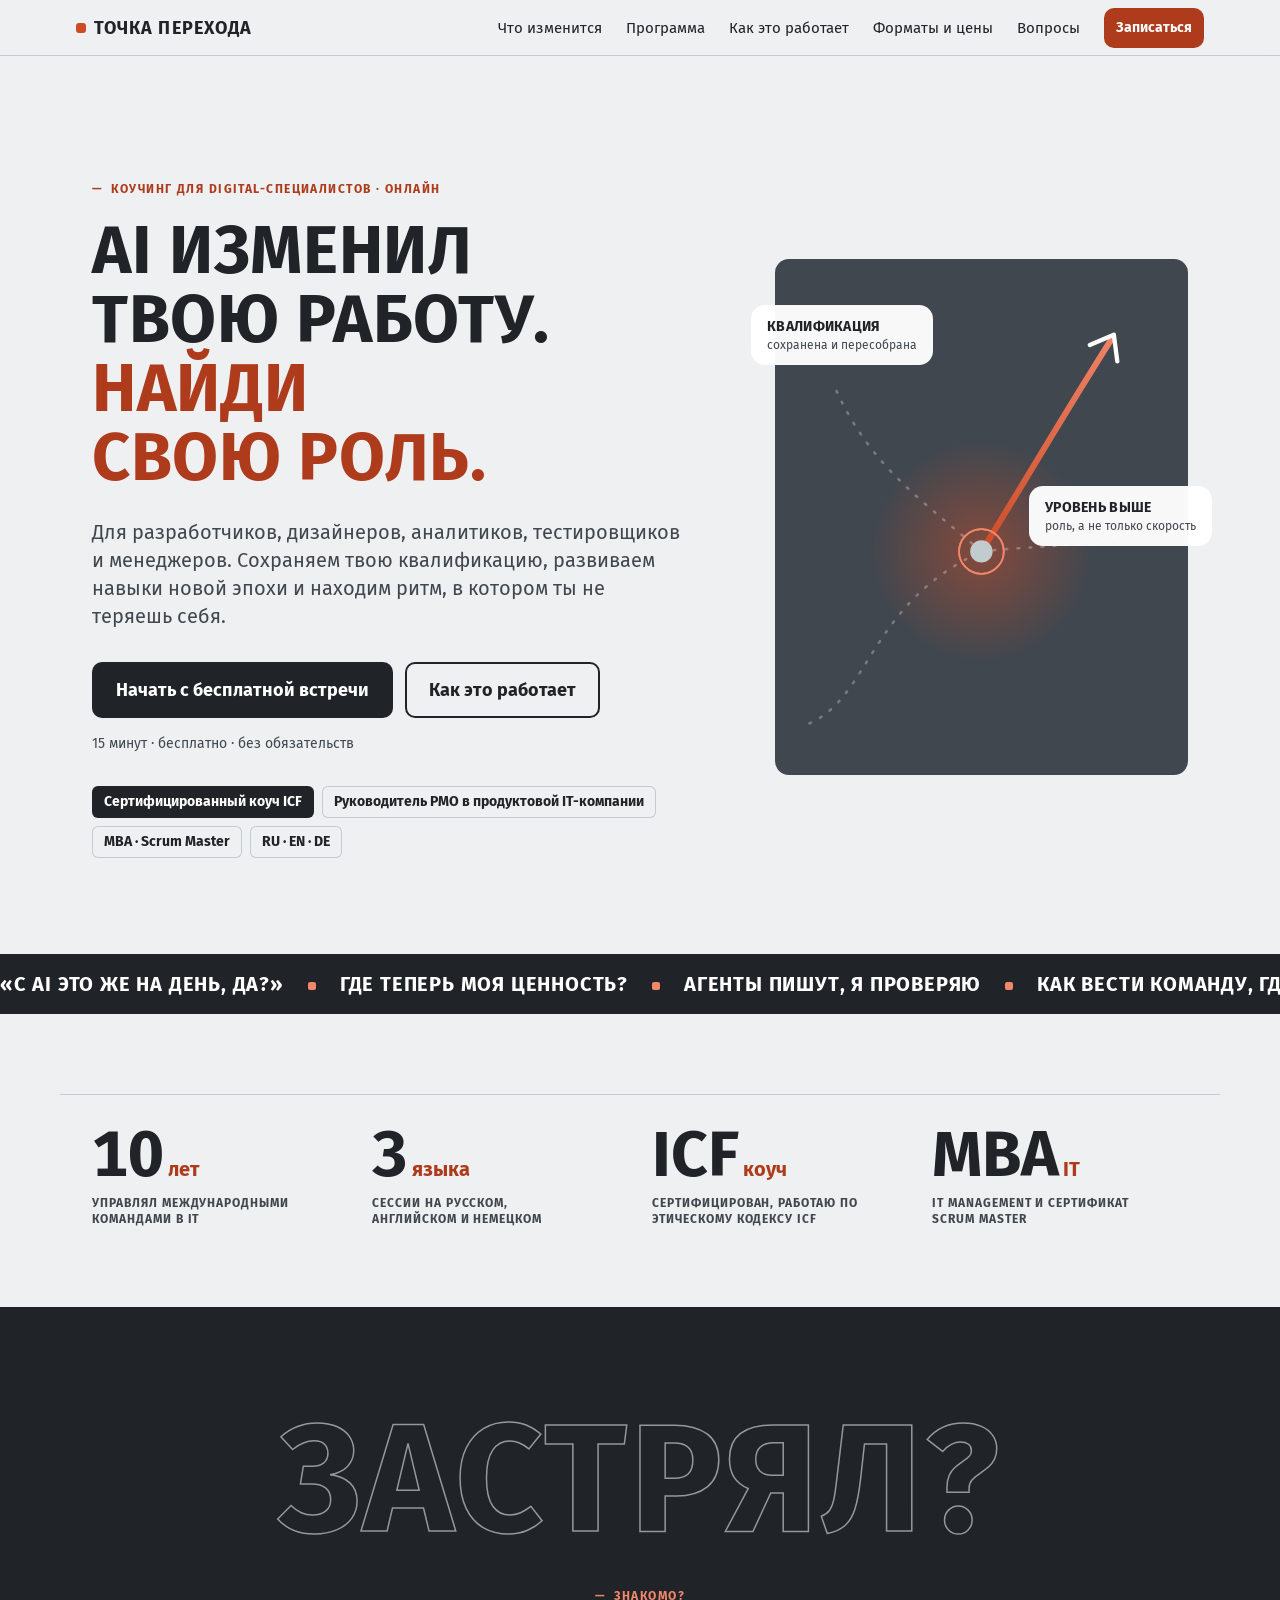
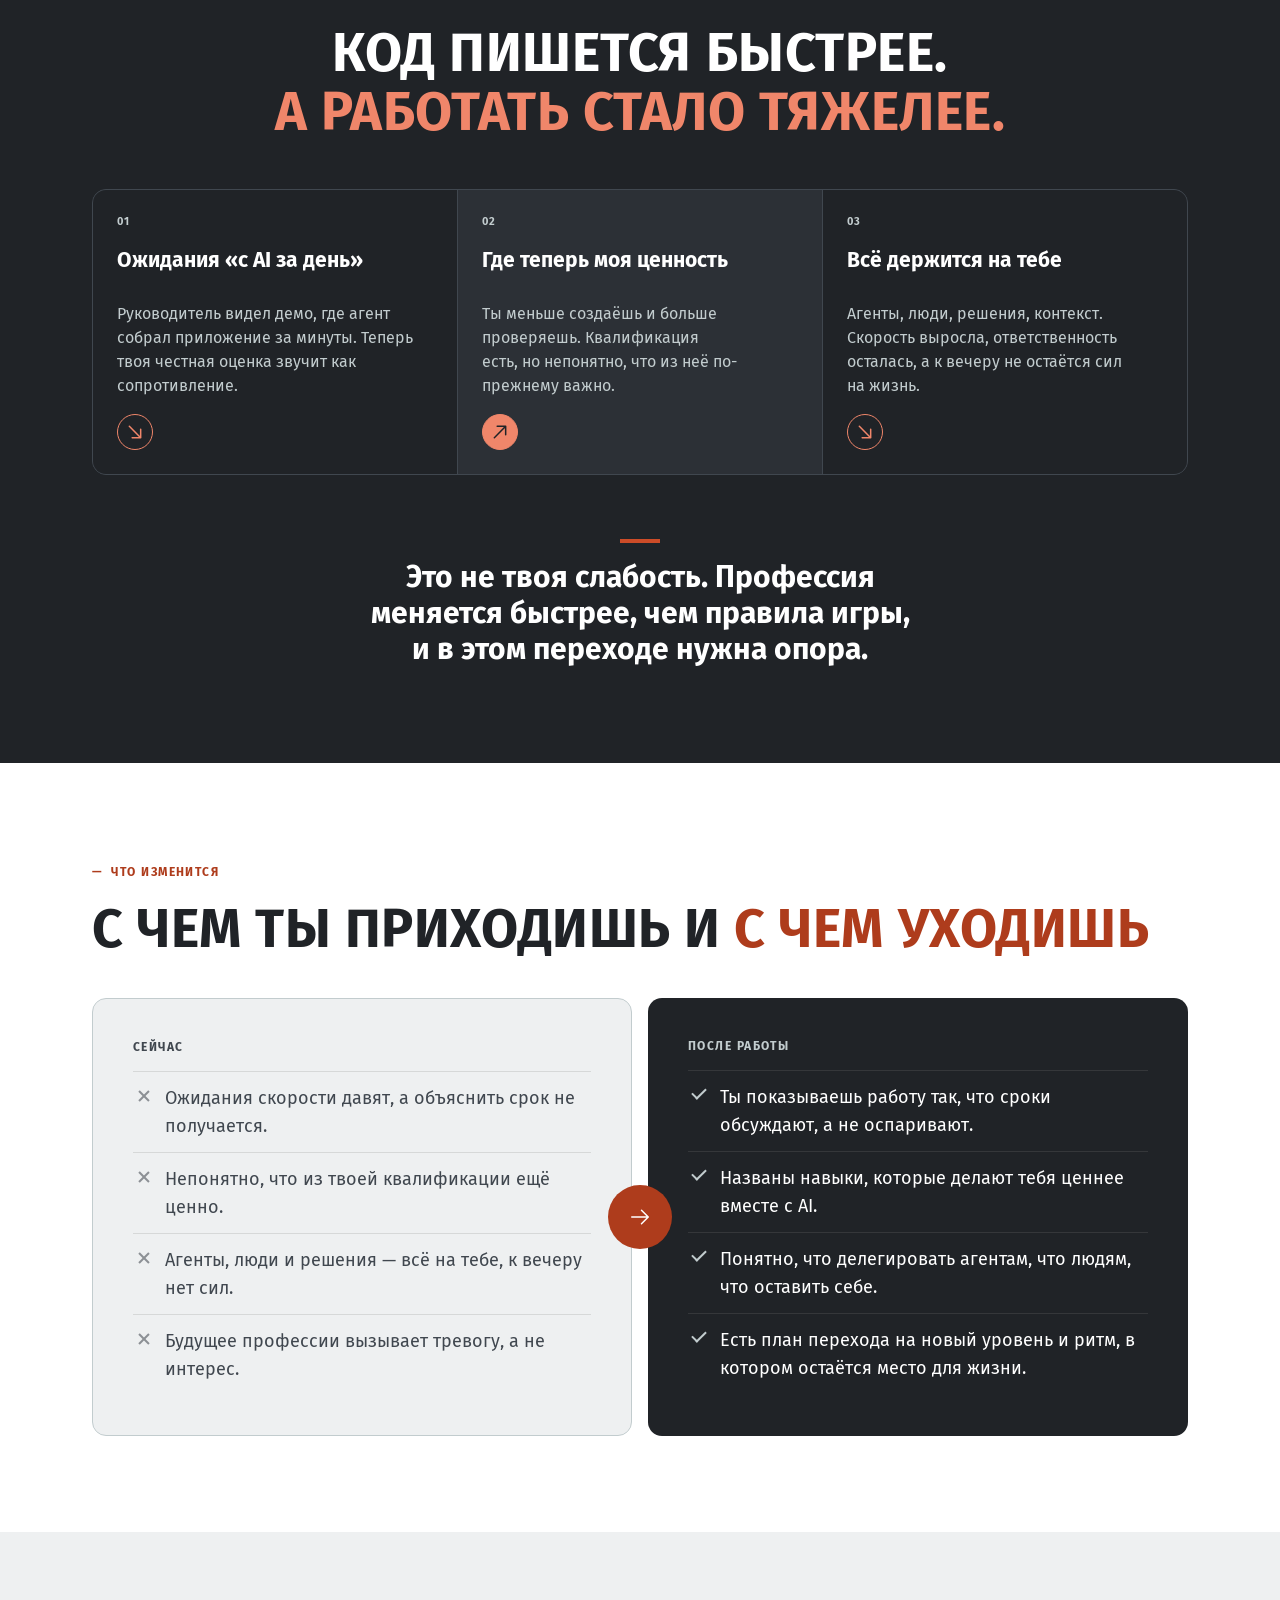
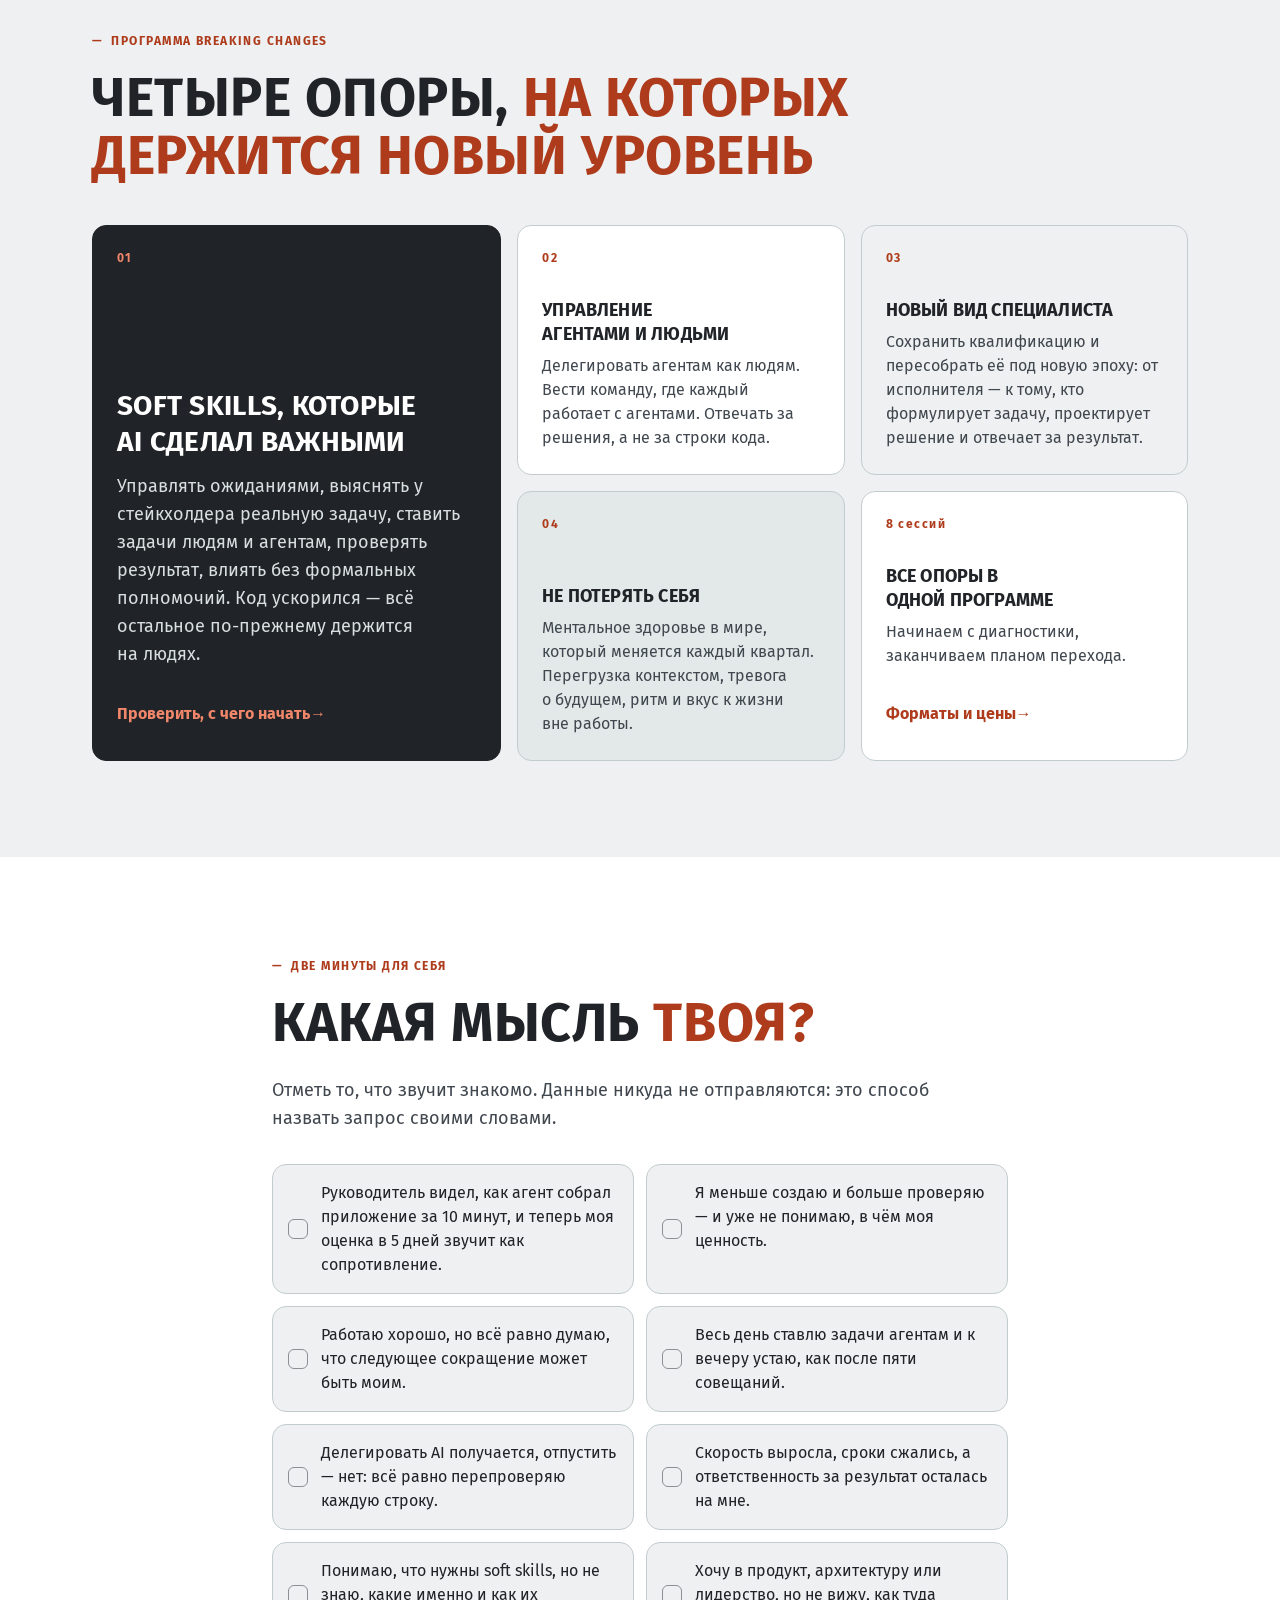
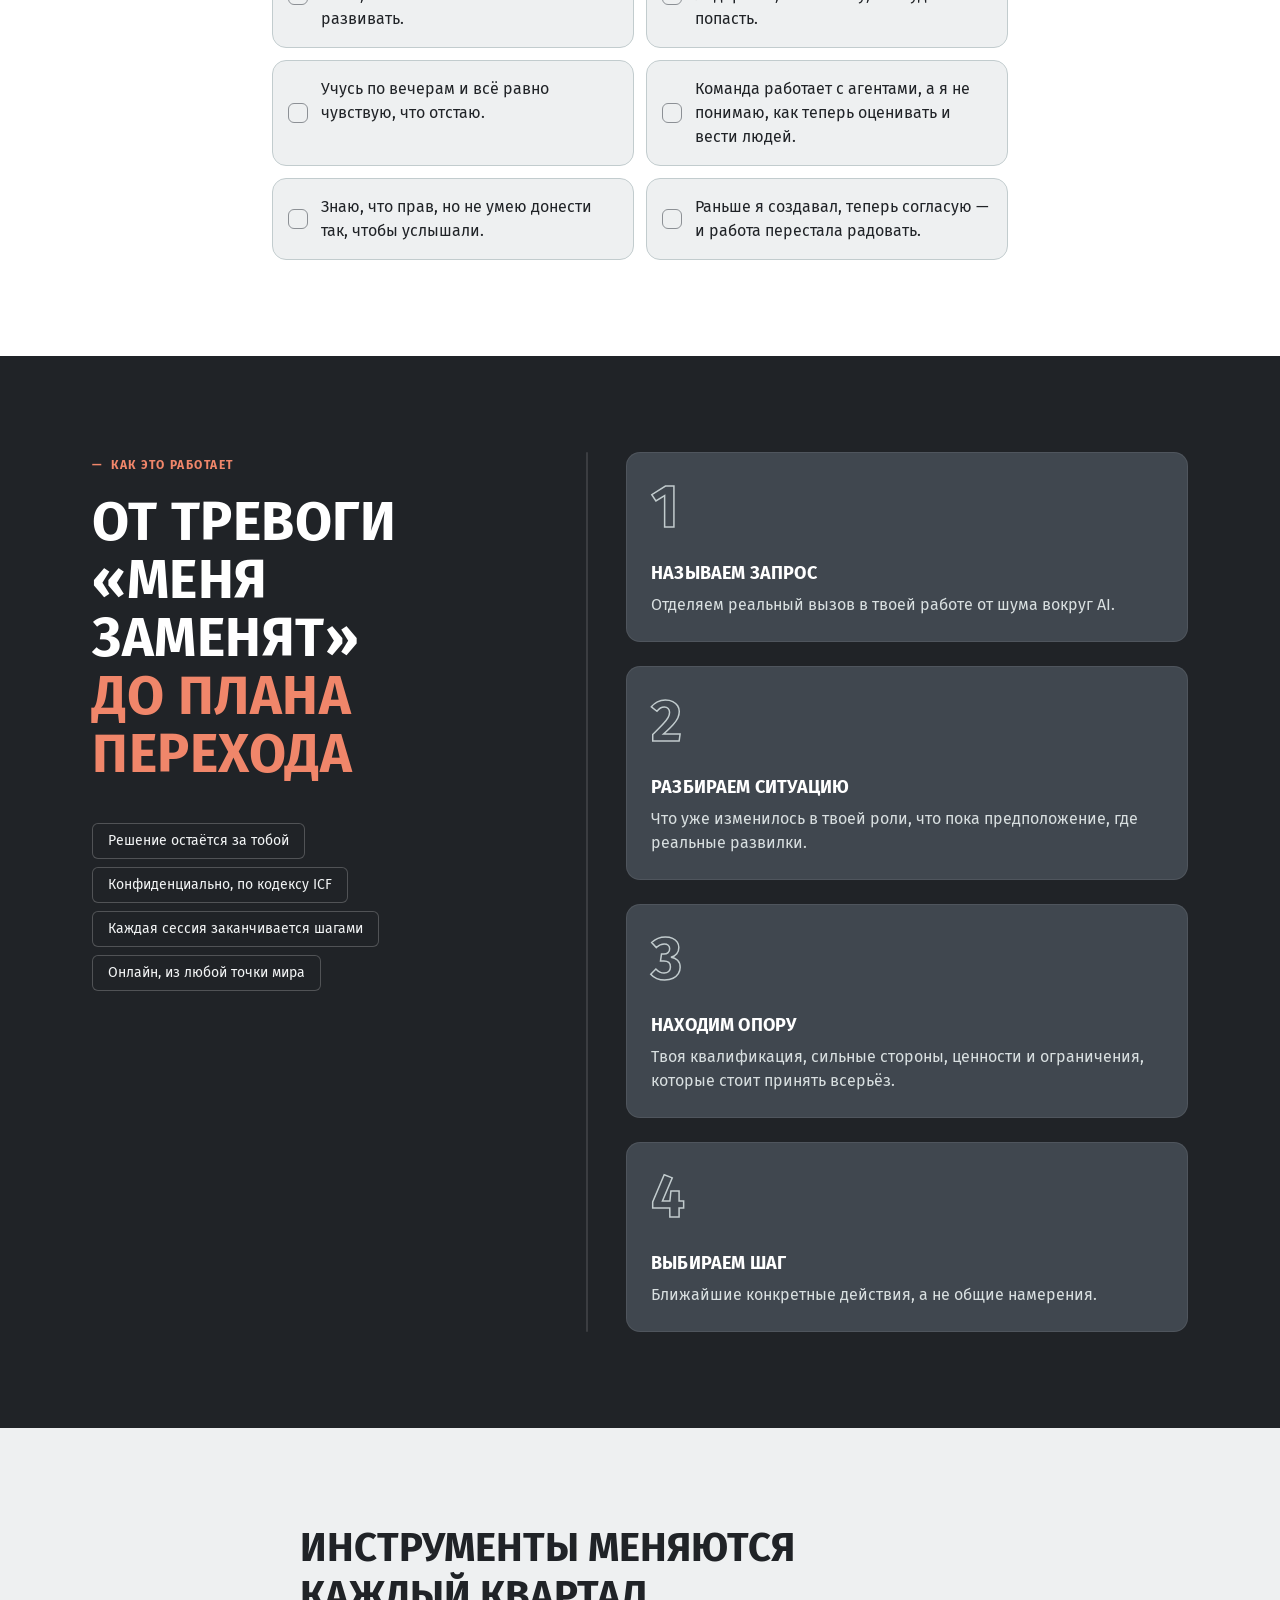
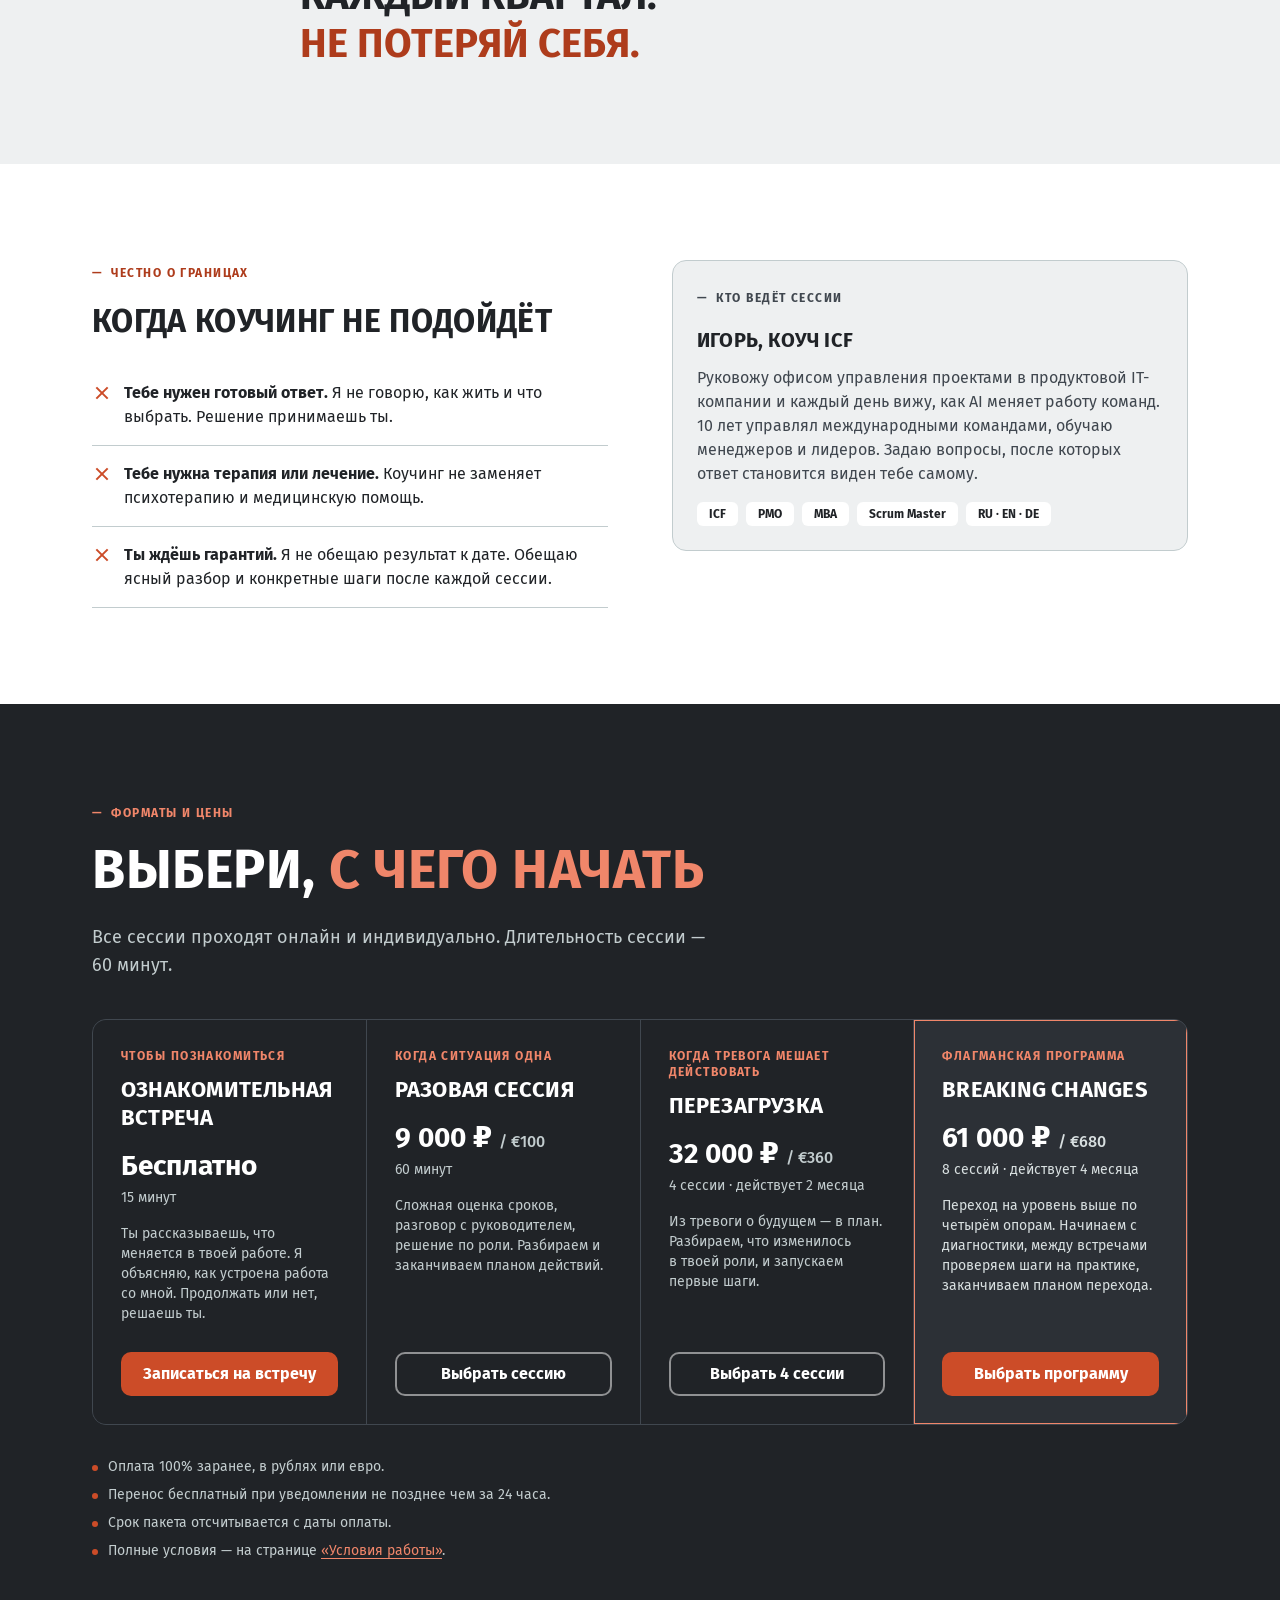
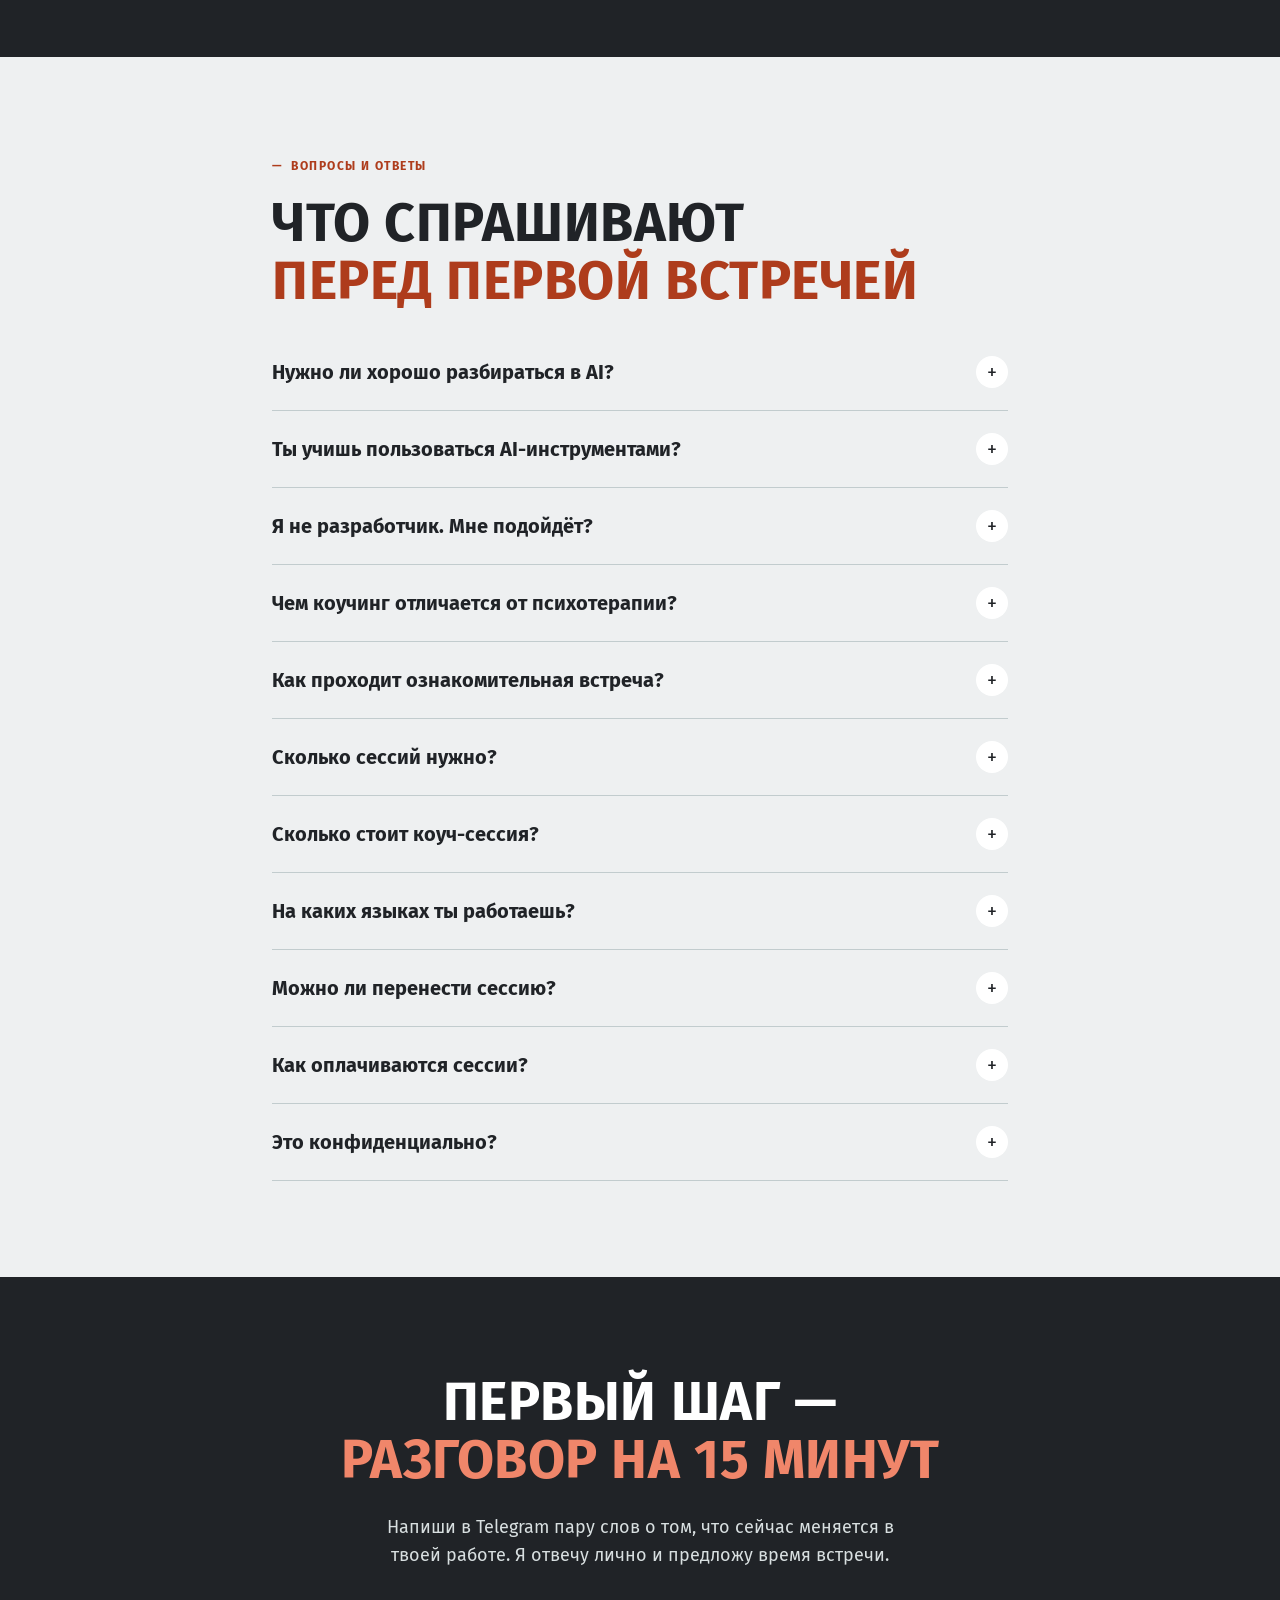
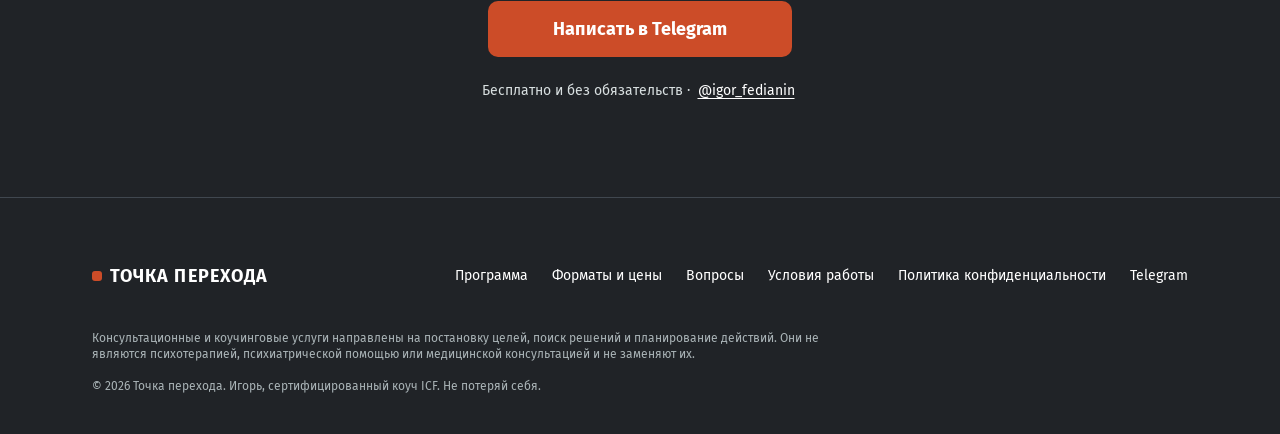
==== index.html @ 78e027bc "Доверие и мобильный CTA: регалии в герое и цифрах, био перед ценами, закреплённая кнопка записи, тап" ====
<!doctype html>
<html lang="ru" prefix="og: https://ogp.me/ns#">
<head>
<meta charset="utf-8">
<meta name="viewport" content="width=device-width, initial-scale=1, viewport-fit=cover">
<title>Коучинг для digital-специалистов в эпоху AI — Точка перехода</title>
<meta name="description" content="Коучинг для разработчиков, дизайнеров, аналитиков и менеджеров: перейти на уровень выше, сохранить квалификацию и не потерять себя в эпоху AI. Первая встреча 15 минут — бесплатно.">
<!-- ЗАКРЫТО ОТ ИНДЕКСАЦИИ. Чтобы открыть, см. раздел «Индексация» в README.md -->
<meta name="robots" content="noindex, nofollow, noarchive">
<meta name="author" content="Игорь, коуч ICF">
<link rel="canonical" href="https://igor-fedianin.com/">
<link rel="alternate" hreflang="ru" href="https://igor-fedianin.com/">
<link rel="alternate" hreflang="x-default" href="https://igor-fedianin.com/">

<!-- Подтверждение прав на сайт: вставьте коды из Яндекс Вебмастера и Google Search Console и раскомментируйте
<meta name="yandex-verification" content="КОД">
<meta name="google-site-verification" content="КОД">
-->

<meta property="og:type" content="website">
<meta property="og:locale" content="ru_RU">
<meta property="og:site_name" content="Точка перехода">
<meta property="og:title" content="AI изменил твою работу. Найди свою роль — Точка перехода">
<meta property="og:description" content="Коучинг для digital-специалистов: soft skills эпохи AI, управление агентами и людьми, новая роль и личный ресурс. Онлайн, индивидуально.">
<meta property="og:url" content="https://igor-fedianin.com/">
<meta property="og:image" content="https://igor-fedianin.com/assets/og-image.png">
<meta property="og:image:width" content="1200">
<meta property="og:image:height" content="630">
<meta property="og:image:alt" content="Точка перехода. Не потеряй себя">
<meta name="twitter:card" content="summary_large_image">
<meta name="twitter:title" content="AI изменил твою работу. Найди свою роль — Точка перехода">
<meta name="twitter:description" content="Коучинг для digital-специалистов: soft skills эпохи AI, управление агентами и людьми, новая роль и личный ресурс. Онлайн, индивидуально.">
<meta name="twitter:image" content="https://igor-fedianin.com/assets/og-image.png">

<meta name="theme-color" content="#eef0f1">
<meta name="color-scheme" content="light">
<meta name="format-detection" content="telephone=no">
<link rel="icon" href="assets/favicon.svg" type="image/svg+xml">
<link rel="icon" href="assets/icon-192.png" sizes="192x192" type="image/png">
<link rel="apple-touch-icon" href="assets/apple-touch-icon.png">
<link rel="manifest" href="site.webmanifest">
<link rel="alternate" type="text/markdown" href="llms.txt" title="Краткое описание сайта для ИИ-ассистентов">

<script>document.documentElement.classList.add('js');</script>
<link rel="preload" href="assets/fonts/fira-sans-cyrillic-400.woff2" as="font" type="font/woff2" crossorigin>
<link rel="stylesheet" href="css/style.css">

<script type="application/ld+json">
{
  "@context": "https://schema.org",
  "@graph": [
    {
      "@type": "WebSite",
      "@id": "https://igor-fedianin.com/#website",
      "url": "https://igor-fedianin.com/",
      "name": "Точка перехода",
      "alternateName": "Tochka Perehoda",
      "description": "Коучинг для digital-специалистов в эпоху AI: перейти на уровень выше и не потерять себя",
      "inLanguage": "ru",
      "publisher": {
        "@id": "https://igor-fedianin.com/#service"
      }
    },
    {
      "@type": "WebPage",
      "@id": "https://igor-fedianin.com/#webpage",
      "url": "https://igor-fedianin.com/",
      "name": "Коучинг для digital-специалистов в эпоху AI — Точка перехода",
      "isPartOf": {
        "@id": "https://igor-fedianin.com/#website"
      },
      "about": {
        "@id": "https://igor-fedianin.com/#service"
      },
      "inLanguage": "ru",
      "dateModified": "2026-11-21",
      "primaryImageOfPage": "https://igor-fedianin.com/assets/og-image.png"
    },
    {
      "@type": "Person",
      "@id": "https://igor-fedianin.com/#person",
      "name": "Игорь",
      "alternateName": "Igor Fedianin",
      "jobTitle": "Коуч ICF",
      "description": "Сертифицированный коуч ICF, руководитель PMO в продуктовой IT-компании, MBA в IT Management, сертифицированный Scrum Master, 10 лет международного управленческого опыта в IT.",
      "url": "https://igor-fedianin.com/",
      "sameAs": [
        "https://t.me/igor_fedianin"
      ],
      "knowsLanguage": [
        "ru",
        "en",
        "de"
      ],
      "knowsAbout": [
        "коучинг IT-специалистов",
        "soft skills в эпоху AI",
        "управление ожиданиями стейкхолдеров",
        "управление AI-агентами",
        "управление командами, работающими с AI",
        "карьерный переход в IT",
        "сохранение квалификации",
        "профилактика выгорания",
        "ментальное здоровье в IT"
      ],
      "hasCredential": [
        {
          "@type": "EducationalOccupationalCredential",
          "name": "Сертифицированный коуч ICF",
          "credentialCategory": "certification"
        },
        {
          "@type": "EducationalOccupationalCredential",
          "name": "Certified Scrum Master",
          "credentialCategory": "certification"
        },
        {
          "@type": "EducationalOccupationalCredential",
          "name": "MBA in IT Management",
          "credentialCategory": "degree"
        }
      ]
    },
    {
      "@type": "ProfessionalService",
      "@id": "https://igor-fedianin.com/#service",
      "name": "Точка перехода",
      "alternateName": "Tochka Perehoda",
      "slogan": "Не потеряй себя",
      "description": "Индивидуальный коучинг онлайн для digital-специалистов в эпоху AI: soft skills, которые AI сделал важными; управление агентами и людьми, работающими с агентами; новая роль специалиста; ментальное здоровье и вкус к жизни.",
      "url": "https://igor-fedianin.com/",
      "image": "https://igor-fedianin.com/assets/og-image.png",
      "founder": {
        "@id": "https://igor-fedianin.com/#person"
      },
      "availableLanguage": [
        "Russian",
        "English",
        "German"
      ],
      "areaServed": "Worldwide",
      "priceRange": "0–61000 ₽",
      "currenciesAccepted": "RUB, EUR",
      "sameAs": [
        "https://t.me/igor_fedianin"
      ],
      "contactPoint": {
        "@type": "ContactPoint",
        "contactType": "Запись на сессию",
        "url": "https://t.me/igor_fedianin",
        "availableLanguage": [
          "Russian",
          "English",
          "German"
        ]
      },
      "hasOfferCatalog": {
        "@type": "OfferCatalog",
        "name": "Форматы работы",
        "itemListElement": [
          {
            "@type": "Offer",
            "name": "Ознакомительная встреча, 15 минут",
            "price": "0",
            "priceCurrency": "RUB",
            "availability": "https://schema.org/OnlineOnly",
            "url": "https://igor-fedianin.com/#formats",
            "itemOffered": {
              "@type": "Service",
              "name": "Ознакомительная встреча",
              "description": "Короткий разговор онлайн: ты рассказываешь, что меняется в твоей работе, я объясняю, как устроена работа."
            }
          },
          {
            "@type": "Offer",
            "name": "Разовая сессия, 60 минут",
            "price": "9000",
            "priceCurrency": "RUB",
            "availability": "https://schema.org/OnlineOnly",
            "url": "https://igor-fedianin.com/#formats",
            "description": "9 000 ₽ или €100",
            "itemOffered": {
              "@type": "Service",
              "name": "Разовая коуч-сессия",
              "description": "Одна сессия 60 минут онлайн по одной конкретной рабочей ситуации."
            }
          },
          {
            "@type": "Offer",
            "name": "Перезагрузка, 4 сессии",
            "price": "32000",
            "priceCurrency": "RUB",
            "availability": "https://schema.org/OnlineOnly",
            "url": "https://igor-fedianin.com/#formats",
            "description": "32 000 ₽ или €360, действует 2 месяца",
            "itemOffered": {
              "@type": "Service",
              "name": "Пакет «Перезагрузка» из 4 коуч-сессий",
              "description": "Четыре сессии по 60 минут онлайн: из тревоги о будущем профессии — в план действий. Действует 2 месяца с даты оплаты."
            }
          },
          {
            "@type": "Offer",
            "name": "Программа Breaking Changes, 8 сессий",
            "price": "61000",
            "priceCurrency": "RUB",
            "availability": "https://schema.org/OnlineOnly",
            "url": "https://igor-fedianin.com/#formats",
            "description": "61 000 ₽ или €680, действует 4 месяца",
            "itemOffered": {
              "@type": "Service",
              "name": "Программа Breaking Changes",
              "description": "Восемь сессий по 60 минут онлайн: переход на новый уровень по четырём опорам — soft skills, управление агентами и людьми, новая роль, личный ресурс. Действует 4 месяца с даты оплаты."
            }
          }
        ]
      }
    },
    {
      "@type": "FAQPage",
      "@id": "https://igor-fedianin.com/#faq",
      "inLanguage": "ru",
      "mainEntity": [
        {
          "@type": "Question",
          "name": "Нужно ли хорошо разбираться в AI?",
          "acceptedAnswer": {
            "@type": "Answer",
            "text": "Нет. Мы работаем не с инструментами, а с твоей ролью: навыками, решениями, коммуникацией и личным ресурсом. Уровень владения AI может быть любым — от осторожного интереса до ежедневной работы с агентами."
          }
        },
        {
          "@type": "Question",
          "name": "Ты учишь пользоваться AI-инструментами?",
          "acceptedAnswer": {
            "@type": "Answer",
            "text": "Нет, это не курс по промптам и не техническое обучение. Инструменты меняются каждый квартал. Мы работаем с тем, что остаётся: как ставить задачи, управлять ожиданиями, принимать решения, вести людей и сохранять себя в этом темпе."
          }
        },
        {
          "@type": "Question",
          "name": "Я не разработчик. Мне подойдёт?",
          "acceptedAnswer": {
            "@type": "Answer",
            "text": "Да, если ты работаешь в digital: дизайн, аналитика, тестирование, продукт, проекты, маркетинг. AI меняет все эти роли похожим образом, и вопросы у специалистов во многом общие."
          }
        },
        {
          "@type": "Question",
          "name": "Чем коучинг отличается от психотерапии?",
          "acceptedAnswer": {
            "@type": "Answer",
            "text": "Коучинг работает с целями, решениями и планом действий. Это не психотерапия, не психиатрическая помощь и не медицинская консультация, и он их не заменяет. Тревога о будущем профессии — частая тема, и мы работаем с ней через ясность и план. Если станет понятно, что тебе нужен другой специалист, я скажу об этом прямо."
          }
        },
        {
          "@type": "Question",
          "name": "Как проходит ознакомительная встреча?",
          "acceptedAnswer": {
            "@type": "Answer",
            "text": "Это бесплатный разговор онлайн на 15 минут. Ты коротко рассказываешь, что меняется в твоей работе, я объясняю, как устроена работа со мной. После встречи ты решаешь, продолжать или нет. Обязательств нет."
          }
        },
        {
          "@type": "Question",
          "name": "Сколько сессий нужно?",
          "acceptedAnswer": {
            "@type": "Answer",
            "text": "Зависит от запроса. Одну конкретную ситуацию — сложную оценку сроков, разговор с руководителем, решение — часто удаётся разобрать за одну сессию. Чтобы выйти из тревоги в план и начать действовать, подходит «Перезагрузка» из 4 сессий. Для перехода на новый уровень по всем четырём опорам — программа Breaking Changes из 8 сессий."
          }
        },
        {
          "@type": "Question",
          "name": "Сколько стоит коуч-сессия?",
          "acceptedAnswer": {
            "@type": "Answer",
            "text": "Ознакомительная встреча 15 минут — бесплатно. Разовая сессия 60 минут — 9 000 ₽ или €100. «Перезагрузка», 4 сессии — 32 000 ₽ или €360, действует 2 месяца. Программа Breaking Changes, 8 сессий — 61 000 ₽ или €680, действует 4 месяца."
          }
        },
        {
          "@type": "Question",
          "name": "На каких языках ты работаешь?",
          "acceptedAnswer": {
            "@type": "Answer",
            "text": "На русском, английском и немецком. Все сессии проходят онлайн, индивидуально, из любой точки мира."
          }
        },
        {
          "@type": "Question",
          "name": "Можно ли перенести сессию?",
          "acceptedAnswer": {
            "@type": "Answer",
            "text": "Да. Перенос бесплатный, если предупредить не позднее чем за 24 часа до начала."
          }
        },
        {
          "@type": "Question",
          "name": "Как оплачиваются сессии?",
          "acceptedAnswer": {
            "@type": "Answer",
            "text": "Оплата 100% заранее, в рублях или евро. Срок действия пакета отсчитывается с даты оплаты. Способ оплаты согласуем при записи."
          }
        },
        {
          "@type": "Question",
          "name": "Это конфиденциально?",
          "acceptedAnswer": {
            "@type": "Answer",
            "text": "Да. Я работаю по Этическому кодексу ICF: содержание сессий и сам факт работы остаются между нами."
          }
        }
      ]
    }
  ]
}
</script>
</head>
<body>
<a class="skip" href="#main">Перейти к содержанию</a>

<header class="header header--over" id="top">
  <div class="container header__in">
    <a class="logo" href="./" aria-label="Точка перехода — на главную">
      <span class="logo__dot" aria-hidden="true"></span>
      <span>Точка перехода</span>
    </a>
    <button class="burger" type="button" aria-expanded="false" aria-controls="nav" aria-label="Открыть меню">
      <span></span><span></span>
    </button>
    <nav class="nav" id="nav" aria-label="Основная навигация">
      <a href="#result">Что изменится</a>
      <a href="#topics">Программа</a>
      <a href="#process">Как это работает</a>
      <a href="#formats">Форматы и цены</a>
      <a href="#faq">Вопросы</a>
      <a class="btn btn--sm" href="https://t.me/igor_fedianin" target="_blank" rel="noopener" data-goal="tg_header">Записаться</a>
    </nav>
  </div>
</header>

<main id="main">

  <!-- 1. Первый экран -->
  <section class="hero">
    <div class="container hero__grid">
      <div class="hero__text">
        <p class="eyebrow">Коучинг для digital-специалистов · онлайн</p>
        <h1><span class="line">AI&nbsp;изменил</span> <span class="line">твою работу.</span> <em class="line">Найди свою&nbsp;роль.</em></h1>
        <p class="lead">Для разработчиков, дизайнеров, аналитиков, тестировщиков и менеджеров. Сохраняем твою квалификацию, развиваем навыки новой эпохи и находим ритм, в котором ты не теряешь себя.</p>
        <div class="actions">
          <a class="btn btn--lg" href="https://t.me/igor_fedianin" target="_blank" rel="noopener" data-goal="tg_hero">Начать с бесплатной встречи</a>
          <a class="btn btn--line btn--lg" href="#process">Как это работает</a>
        </div>
        <p class="hero__by">15 минут · бесплатно · без обязательств</p>
        <ul class="hero__proof" aria-label="Кто ведёт сессии">
          <li>Сертифицированный коуч ICF</li>
          <li>Руководитель PMO в продуктовой IT-компании</li>
          <li>MBA · Scrum Master</li>
          <li>RU · EN · DE</li>
        </ul>
      </div>

      <!-- ФОТО 1 (главное). Как заменить иллюстрацию на снимок — см. README.md -->
      <div class="hero__visual" data-speed="0.85" role="img" aria-label="Иллюстрация: развилка и путь на уровень выше">
        <svg viewBox="0 0 480 520" fill="none">
          <defs>
            <linearGradient id="gp" x1="240" y1="300" x2="400" y2="40" gradientUnits="userSpaceOnUse">
              <stop stop-color="#cc4c28"/><stop offset="1" stop-color="#f0866a"/>
            </linearGradient>
            <radialGradient id="gd" cx="0" cy="0" r="1" gradientUnits="userSpaceOnUse" gradientTransform="translate(240 300) scale(130)">
              <stop stop-color="#cc4c28" stop-opacity=".5"/><stop offset="1" stop-color="#cc4c28" stop-opacity="0"/>
            </radialGradient>
          </defs>
          <circle cx="240" cy="300" r="130" fill="url(#gd)"/>
          <path class="p-dim" d="M40 500 C 110 470, 110 360, 240 300"/>
          <path class="p-dim p-branch" d="M240 300 C 170 240, 110 200, 70 110"/>
          <path class="p-dim p-branch" d="M240 300 C 330 290, 400 300, 450 250"/>
          <path class="p-main" d="M240 300 C 290 220, 330 150, 392 52" stroke="url(#gp)"/>
          <path d="M366 60 L394 48 L398 79" stroke="#ffffff" stroke-width="5" stroke-linecap="round" stroke-linejoin="round"/>
          <circle class="ring" cx="240" cy="300" r="26"/>
          <circle class="ring ring--2" cx="240" cy="300" r="26"/>
          <circle cx="240" cy="300" r="13" fill="#c2ccce"/>
        </svg>
        <span class="float float--a"><b>Квалификация</b>сохранена и пересобрана</span>
        <span class="float float--b"><b>Уровень выше</b>роль, а не только скорость</span>
      </div>
    </div>
  </section>

  <!-- 2. Бегущая строка с мыслями -->
  <div class="marquee" aria-hidden="true">
    <div class="marquee__track">
      <span>«С AI это же на день, да?»</span><span>Где теперь моя ценность?</span><span>Агенты пишут, я проверяю</span><span>Как вести команду, где у всех агенты?</span><span>Учусь по вечерам и всё равно отстаю</span><span>Работа перестала радовать</span>
      <span>«С AI это же на день, да?»</span><span>Где теперь моя ценность?</span><span>Агенты пишут, я проверяю</span><span>Как вести команду, где у всех агенты?</span><span>Учусь по вечерам и всё равно отстаю</span><span>Работа перестала радовать</span>
    </div>
  </div>

  <!-- 2а. Цифры: только факты, которые уже есть на сайте. Счётчики запускаются при появлении (js/main.js) -->
  <section class="stats" aria-label="Коротко в цифрах">
    <div class="container stats__grid">
      <div class="stat reveal"><p class="stat__n"><span data-count="10">10</span><small>лет</small></p><p class="stat__l">управлял международными командами в&nbsp;IT</p></div>
      <div class="stat reveal"><p class="stat__n"><span data-count="3">3</span><small>языка</small></p><p class="stat__l">сессии на русском, английском и&nbsp;немецком</p></div>
      <div class="stat reveal"><p class="stat__n"><span>ICF</span><small>коуч</small></p><p class="stat__l">сертифицирован, работаю по Этическому кодексу&nbsp;ICF</p></div>
      <div class="stat reveal"><p class="stat__n"><span>MBA</span><small>IT</small></p><p class="stat__l">IT&nbsp;Management и сертификат Scrum&nbsp;Master</p></div>
    </div>
  </section>

  <!-- 3. Узнавание -->
  <section class="section dark why" id="why">
    <div class="container">
      <p class="why__bg" aria-hidden="true">Застрял?</p>
      <p class="eyebrow">Знакомо?</p>
      <h2 class="h-xl">Код пишется быстрее. <em>А&nbsp;работать стало тяжелее.</em></h2>
      <div class="cards cards--3">
        <article class="card reveal">
          <h3>Ожидания «с&nbsp;AI за&nbsp;день»</h3>
          <p>Руководитель видел демо, где агент собрал приложение за минуты. Теперь твоя честная оценка звучит как сопротивление.</p>
        </article>
        <article class="card reveal">
          <h3>Где теперь моя ценность</h3>
          <p>Ты меньше создаёшь и больше проверяешь. Квалификация есть, но непонятно, что из неё по-прежнему важно.</p>
        </article>
        <article class="card reveal">
          <h3>Всё держится на&nbsp;тебе</h3>
          <p>Агенты, люди, решения, контекст. Скорость выросла, ответственность осталась, а к вечеру не остаётся сил на жизнь.</p>
        </article>
      </div>
      <p class="statement reveal">Это не твоя слабость. Профессия меняется быстрее, чем правила игры, и в этом переходе нужна опора.</p>
    </div>
  </section>

  <!-- 4. Что изменится -->
  <section class="section section--tint" id="result">
    <div class="container">
      <p class="eyebrow">Что изменится</p>
      <h2>С&nbsp;чем ты приходишь и&nbsp;<em>с&nbsp;чем уходишь</em></h2>
      <div class="compare">
        <div class="compare__col compare__col--before reveal">
          <p class="compare__label">Сейчас</p>
          <ul>
            <li>Ожидания скорости давят, а объяснить срок не получается.</li>
            <li>Непонятно, что из твоей квалификации ещё ценно.</li>
            <li>Агенты, люди и решения — всё на тебе, к вечеру нет сил.</li>
            <li>Будущее профессии вызывает тревогу, а не интерес.</li>
          </ul>
        </div>
        <div class="compare__arrow" aria-hidden="true"><svg viewBox="0 0 256 256" fill="currentColor"><path d="M221.66,133.66l-72,72a8,8,0,0,1-11.32-11.32L196.69,136H40a8,8,0,0,1,0-16H196.69L138.34,61.66a8,8,0,0,1,11.32-11.32l72,72A8,8,0,0,1,221.66,133.66Z"/></svg></div>
        <div class="compare__col compare__col--after reveal">
          <p class="compare__label">После работы</p>
          <ul>
            <li>Ты показываешь работу так, что сроки обсуждают, а не оспаривают.</li>
            <li>Названы навыки, которые делают тебя ценнее вместе с AI.</li>
            <li>Понятно, что делегировать агентам, что людям, что оставить себе.</li>
            <li>Есть план перехода на новый уровень и ритм, в котором остаётся место для жизни.</li>
          </ul>
        </div>
      </div>
    </div>
  </section>

  <!-- 5. Четыре опоры программы -->
  <section class="section" id="topics">
    <div class="container">
      <p class="eyebrow">Программа Breaking Changes</p>
      <h2>Четыре опоры, <em>на&nbsp;которых держится новый уровень</em></h2>
      <div class="bento">
        <article class="tile tile--hero reveal">
          <span class="tile__num">01</span>
          <h3>Soft skills, которые AI сделал важными</h3>
          <p>Управлять ожиданиями, выяснять у стейкхолдера реальную задачу, ставить задачи людям и агентам, проверять результат, влиять без формальных полномочий. Код ускорился — всё остальное по-прежнему держится на людях.</p>
          <a class="tile__link" href="#check">Проверить, с чего начать</a>
        </article>
        <article class="tile reveal">
          <span class="tile__num">02</span>
          <h3>Управление агентами и&nbsp;людьми</h3>
          <p>Делегировать агентам как людям. Вести команду, где каждый работает с агентами. Отвечать за решения, а не за строки кода.</p>
        </article>
        <article class="tile tile--warm reveal">
          <span class="tile__num">03</span>
          <h3>Новый вид специалиста</h3>
          <p>Сохранить квалификацию и пересобрать её под новую эпоху: от исполнителя — к тому, кто формулирует задачу, проектирует решение и отвечает за результат.</p>
        </article>
        <article class="tile tile--mint reveal">
          <span class="tile__num">04</span>
          <h3>Не потерять себя</h3>
          <p>Ментальное здоровье в мире, который меняется каждый квартал. Перегрузка контекстом, тревога о будущем, ритм и вкус к жизни вне работы.</p>
        </article>
        <article class="tile reveal">
          <span class="tile__num">8 сессий</span>
          <h3>Все опоры в одной программе</h3>
          <p>Начинаем с диагностики, заканчиваем планом перехода.</p>
          <a class="tile__link tile__link--dark" href="#formats">Форматы и цены</a>
        </article>
      </div>
    </div>
  </section>

  <!-- 6. Самопроверка -->
  <section class="section section--tint" id="check">
    <div class="container narrow">
      <p class="eyebrow">Две минуты для себя</p>
      <h2>Какая мысль <em>твоя?</em></h2>
      <p class="section__lead">Отметь то, что звучит знакомо. Данные никуда не отправляются: это способ назвать запрос своими словами.</p>
      <form class="check" id="check-form" aria-label="Ситуации, с которыми приходят digital-специалисты">
        <label class="chip"><input type="checkbox" data-topic="soft"><span>Руководитель видел, как агент собрал приложение за 10 минут, и теперь моя оценка в 5 дней звучит как сопротивление.</span></label>
        <label class="chip"><input type="checkbox" data-topic="role"><span>Я меньше создаю и больше проверяю — и уже не понимаю, в чём моя ценность.</span></label>
        <label class="chip"><input type="checkbox" data-topic="role"><span>Работаю хорошо, но всё равно думаю, что следующее сокращение может быть моим.</span></label>
        <label class="chip"><input type="checkbox" data-topic="self"><span>Весь день ставлю задачи агентам и к вечеру устаю, как после пяти совещаний.</span></label>
        <label class="chip"><input type="checkbox" data-topic="lead"><span>Делегировать AI получается, отпустить — нет: всё равно перепроверяю каждую строку.</span></label>
        <label class="chip"><input type="checkbox" data-topic="lead"><span>Скорость выросла, сроки сжались, а ответственность за результат осталась на мне.</span></label>
        <label class="chip"><input type="checkbox" data-topic="soft"><span>Понимаю, что нужны soft skills, но не знаю, какие именно и как их развивать.</span></label>
        <label class="chip"><input type="checkbox" data-topic="role"><span>Хочу в продукт, архитектуру или лидерство, но не вижу, как туда попасть.</span></label>
        <label class="chip"><input type="checkbox" data-topic="self"><span>Учусь по вечерам и всё равно чувствую, что отстаю.</span></label>
        <label class="chip"><input type="checkbox" data-topic="lead"><span>Команда работает с агентами, а я не понимаю, как теперь оценивать и вести людей.</span></label>
        <label class="chip"><input type="checkbox" data-topic="soft"><span>Знаю, что прав, но не умею донести так, чтобы услышали.</span></label>
        <label class="chip"><input type="checkbox" data-topic="self"><span>Раньше я создавал, теперь согласую — и работа перестала радовать.</span></label>
      </form>
      <div class="check__result" id="check-result" aria-live="polite" hidden>
        <p id="check-text"></p>
        <div class="actions">
          <button class="btn btn--line" type="button" id="check-copy">Скопировать отмеченное</button>
          <a class="btn" href="https://t.me/igor_fedianin" target="_blank" rel="noopener" data-goal="tg_check">Написать в Telegram</a>
        </div>
      </div>
    </div>
  </section>

  <!-- 7. Как это работает -->
  <section class="section dark" id="process">
    <div class="container process">
      <div class="process__head">
        <p class="eyebrow">Как это работает</p>
      <h2>От тревоги «меня заменят» <em>до&nbsp;плана перехода</em></h2>
        <ul class="promises">
        <li>Решение остаётся за тобой</li>
        <li>Конфиденциально, по кодексу ICF</li>
        <li>Каждая сессия заканчивается шагами</li>
        <li>Онлайн, из любой точки мира</li>
      </ul>
      </div>
      <div class="process__steps">
        <span class="process__line" aria-hidden="true"></span>
        <ol class="steps">
        <li class="reveal"><span class="steps__n" aria-hidden="true">1</span><h3>Называем запрос</h3><p>Отделяем реальный вызов в твоей работе от шума вокруг AI.</p></li>
        <li class="reveal"><span class="steps__n" aria-hidden="true">2</span><h3>Разбираем ситуацию</h3><p>Что уже изменилось в твоей роли, что пока предположение, где реальные развилки.</p></li>
        <li class="reveal"><span class="steps__n" aria-hidden="true">3</span><h3>Находим опору</h3><p>Твоя квалификация, сильные стороны, ценности и ограничения, которые стоит принять всерьёз.</p></li>
        <li class="reveal"><span class="steps__n" aria-hidden="true">4</span><h3>Выбираем шаг</h3><p>Ближайшие конкретные действия, а не общие намерения.</p></li>
      </ol>
      </div>
    </div>
  </section>

  <!-- 7а. Главная мысль: слова проявляются по одному при прокрутке (js/main.js) -->
  <section class="tagline" aria-label="Главная мысль">
    <div class="container">
      <p class="tagline__text" data-words><span class="line">Инструменты меняются каждый квартал.</span> <span class="line accent">Не&nbsp;потеряй себя.</span></p>
    </div>
  </section>

  <!-- 9. Границы и коротко о коуче -->
  <section class="section section--tint" id="about">
    <div class="container duo">
      <div>
        <p class="eyebrow">Честно о границах</p>
        <h2 class="h-md">Когда коучинг не&nbsp;подойдёт</h2>
        <ul class="crosses">
          <li><b>Тебе нужен готовый ответ.</b> Я не говорю, как жить и что выбрать. Решение принимаешь ты.</li>
          <li><b>Тебе нужна терапия или лечение.</b> Коучинг не заменяет психотерапию и медицинскую помощь.</li>
          <li><b>Ты ждёшь гарантий.</b> Я не обещаю результат к дате. Обещаю ясный разбор и конкретные шаги после каждой сессии.</li>
        </ul>
      </div>
      <aside class="coach reveal" aria-label="Кто ведёт сессии">
        <!-- ФОТО 2 (портрет): вставьте сюда <picture> из README.md, карточка сама станет двухколоночной -->
        <div>
          <p class="eyebrow">Кто ведёт сессии</p>
          <h3>Игорь, коуч ICF</h3>
          <p>Руковожу офисом управления проектами в продуктовой IT-компании и каждый день вижу, как AI меняет работу команд. 10 лет управлял международными командами, обучаю менеджеров и лидеров. Задаю вопросы, после которых ответ становится виден тебе самому.</p>
          <p class="chips"><span>ICF</span><span>PMO</span><span>MBA</span><span>Scrum Master</span><span>RU · EN · DE</span></p>
        </div>
      </aside>
    </div>
  </section>

  <!-- 8. Форматы и цены -->
  <section class="section dark" id="formats">
    <div class="container">
      <p class="eyebrow">Форматы и цены</p>
      <h2>Выбери, <em>с&nbsp;чего начать</em></h2>
      <p class="section__lead">Все сессии проходят онлайн и индивидуально. Длительность сессии — 60 минут.</p>
      <div class="cards cards--4 prices">
        <article class="price reveal">
          <p class="price__for">Чтобы познакомиться</p>
          <h3>Ознакомительная встреча</h3>
          <p class="price__sum">Бесплатно</p>
          <p class="price__meta">15 минут</p>
          <p>Ты рассказываешь, что меняется в твоей работе. Я объясняю, как устроена работа со мной. Продолжать или нет, решаешь ты.</p>
          <a class="btn btn--block" href="https://t.me/igor_fedianin" target="_blank" rel="noopener" data-goal="tg_price_intro">Записаться на встречу</a>
        </article>
        <article class="price reveal">
          <p class="price__for">Когда ситуация одна</p>
          <h3>Разовая сессия</h3>
          <p class="price__sum">9 000 ₽ <small>/ €100</small></p>
          <p class="price__meta">60 минут</p>
          <p>Сложная оценка сроков, разговор с руководителем, решение по роли. Разбираем и заканчиваем планом действий.</p>
          <a class="btn btn--line btn--block" href="https://t.me/igor_fedianin" target="_blank" rel="noopener" data-goal="tg_price_single">Выбрать сессию</a>
        </article>
        <article class="price reveal">
          <p class="price__for">Когда тревога мешает действовать</p>
          <h3>Перезагрузка</h3>
          <p class="price__sum">32 000 ₽ <small>/ €360</small></p>
          <p class="price__meta">4 сессии · действует 2 месяца</p>
          <p>Из тревоги о будущем — в план. Разбираем, что изменилось в твоей роли, и запускаем первые шаги.</p>
          <a class="btn btn--line btn--block" href="https://t.me/igor_fedianin" target="_blank" rel="noopener" data-goal="tg_price_4">Выбрать 4 сессии</a>
        </article>
        <article class="price price--main reveal">
          <p class="price__for">Флагманская программа</p>
          <h3>Breaking Changes</h3>
          <p class="price__sum">61 000 ₽ <small>/ €680</small></p>
          <p class="price__meta">8 сессий · действует 4 месяца</p>
          <p>Переход на уровень выше по четырём опорам. Начинаем с диагностики, между встречами проверяем шаги на практике, заканчиваем планом перехода.</p>
          <a class="btn btn--block" href="https://t.me/igor_fedianin" target="_blank" rel="noopener" data-goal="tg_price_8">Выбрать программу</a>
        </article>
      </div>
      <ul class="terms">
        <li>Оплата 100% заранее, в рублях или евро.</li>
        <li>Перенос бесплатный при уведомлении не позднее чем за 24 часа.</li>
        <li>Срок пакета отсчитывается с даты оплаты.</li>
        <li>Полные условия — на странице <a href="oferta.html">«Условия работы»</a>.</li>
      </ul>
    </div>
  </section>

  <!-- ОТЗЫВЫ. Блок скрыт, пока нет реальных отзывов с согласия клиентов.
       Чтобы включить: уберите комментарий и замените текст на настоящий.
  <section class="section" id="reviews">
    <div class="container">
      <p class="eyebrow">Отзывы</p>
      <h2>Что говорят клиенты</h2>
      <div class="cards cards--3">
        <figure class="card"><blockquote>Текст отзыва.</blockquote><figcaption>Имя, должность</figcaption></figure>
      </div>
    </div>
  </section>
  -->

  <!-- 10. Вопросы -->
  <section class="section" id="faq">
    <div class="container narrow">
      <p class="eyebrow">Вопросы и ответы</p>
      <h2>Что спрашивают <em>перед первой встречей</em></h2>
      <div class="faq">
        <details><summary>Нужно ли хорошо разбираться в AI?</summary><p>Нет. Мы работаем не с инструментами, а с твоей ролью: навыками, решениями, коммуникацией и личным ресурсом. Уровень владения AI может быть любым — от осторожного интереса до ежедневной работы с агентами.</p></details>
        <details><summary>Ты учишь пользоваться AI-инструментами?</summary><p>Нет, это не курс по промптам и не техническое обучение. Инструменты меняются каждый квартал. Мы работаем с тем, что остаётся: как ставить задачи, управлять ожиданиями, принимать решения, вести людей и сохранять себя в этом темпе.</p></details>
        <details><summary>Я не разработчик. Мне подойдёт?</summary><p>Да, если ты работаешь в digital: дизайн, аналитика, тестирование, продукт, проекты, маркетинг. AI меняет все эти роли похожим образом, и вопросы у специалистов во многом общие.</p></details>
        <details><summary>Чем коучинг отличается от психотерапии?</summary><p>Коучинг работает с целями, решениями и планом действий. Это не психотерапия, не психиатрическая помощь и не медицинская консультация, и он их не заменяет. Тревога о будущем профессии — частая тема, и мы работаем с ней через ясность и план. Если станет понятно, что тебе нужен другой специалист, я скажу об этом прямо.</p></details>
        <details><summary>Как проходит ознакомительная встреча?</summary><p>Это бесплатный разговор онлайн на 15 минут. Ты коротко рассказываешь, что меняется в твоей работе, я объясняю, как устроена работа со мной. После встречи ты решаешь, продолжать или нет. Обязательств нет.</p></details>
        <details><summary>Сколько сессий нужно?</summary><p>Зависит от запроса. Одну конкретную ситуацию — сложную оценку сроков, разговор с руководителем, решение — часто удаётся разобрать за одну сессию. Чтобы выйти из тревоги в план и начать действовать, подходит «Перезагрузка» из 4 сессий. Для перехода на новый уровень по всем четырём опорам — программа Breaking Changes из 8 сессий.</p></details>
        <details><summary>Сколько стоит коуч-сессия?</summary><p>Ознакомительная встреча 15 минут — бесплатно. Разовая сессия 60 минут — 9 000 ₽ или €100. «Перезагрузка», 4 сессии — 32 000 ₽ или €360, действует 2 месяца. Программа Breaking Changes, 8 сессий — 61 000 ₽ или €680, действует 4 месяца.</p></details>
        <details><summary>На каких языках ты работаешь?</summary><p>На русском, английском и немецком. Все сессии проходят онлайн, индивидуально, из любой точки мира.</p></details>
        <details><summary>Можно ли перенести сессию?</summary><p>Да. Перенос бесплатный, если предупредить не позднее чем за 24 часа до начала.</p></details>
        <details><summary>Как оплачиваются сессии?</summary><p>Оплата 100% заранее, в рублях или евро. Срок действия пакета отсчитывается с даты оплаты. Способ оплаты согласуем при записи.</p></details>
        <details><summary>Это конфиденциально?</summary><p>Да. Я работаю по Этическому кодексу ICF: содержание сессий и сам факт работы остаются между нами.</p></details>
      </div>
    </div>
  </section>

  <!-- 11. Финальный призыв -->
  <section class="cta dark" id="contact">
    <div class="container narrow">
      <h2>Первый шаг — <em>разговор на&nbsp;15&nbsp;минут</em></h2>
      <p>Напиши в Telegram пару слов о том, что сейчас меняется в твоей работе. Я отвечу лично и предложу время встречи.</p>
      <a class="btn btn--lg" href="https://t.me/igor_fedianin" target="_blank" rel="noopener" data-goal="tg_final">Написать в Telegram</a>
      <p class="cta__note">Бесплатно и без обязательств · <a href="https://t.me/igor_fedianin" target="_blank" rel="noopener" data-goal="tg_final_link">@igor_fedianin</a></p>
    </div>
  </section>
</main>

<footer class="footer">
  <div class="container">
    <div class="footer__top">
      <a class="logo" href="./" aria-label="Точка перехода — на главную">
        <span class="logo__dot" aria-hidden="true"></span><span>Точка перехода</span>
      </a>
      <nav class="footer__nav" aria-label="Ссылки в подвале">
        <a href="#topics">Программа</a>
        <a href="#formats">Форматы и цены</a>
        <a href="#faq">Вопросы</a>
        <a href="oferta.html">Условия работы</a>
        <a href="privacy.html">Политика конфиденциальности</a>
        <a href="https://t.me/igor_fedianin" target="_blank" rel="noopener" data-goal="tg_footer">Telegram</a>
      </nav>
    </div>
    <p class="disclaimer">Консультационные и коучинговые услуги направлены на постановку целей, поиск решений и планирование действий. Они не являются психотерапией, психиатрической помощью или медицинской консультацией и не заменяют их.</p>
    <p class="copy">© 2026 Точка перехода. Игорь, сертифицированный коуч ICF. Не потеряй себя.</p>
  </div>
</footer>

<!-- Баннер cookie: показывается, только если в js/config.js указан хотя бы один счётчик -->
<div class="sticky-cta" id="stickyCta">
  <a class="btn btn--block" href="https://t.me/igor_fedianin" target="_blank" rel="noopener" data-goal="tg_sticky">Бесплатная встреча · 15 минут</a>
</div>

<div class="cookie" id="cookie" role="region" aria-label="Согласие на cookie" hidden>
  <p>Сайт использует cookie и сервисы аналитики, чтобы понимать, как им пользуются. Подробнее — в <a href="privacy.html">политике конфиденциальности</a>.</p>
  <div class="cookie__btns">
    <button class="btn btn--sm btn--line" type="button" data-consent="no">Отказаться</button>
    <button class="btn btn--sm" type="button" data-consent="yes">Принять</button>
  </div>
</div>

<script src="js/config.js" defer></script>
<script src="js/main.js" defer></script>
</body>
</html>
---- css/style.css ----
/* Точка перехода — стили, версия 4: стилистика сайта Rijksmuseum.
   Плоский музейный стиль: белый и графит, один акцент (оранжево-красный), прямые углы (2 px),
   жирные заголовки капслоком, без теней и градиентов. Шрифт Fira Sans (лицензия OFL) — свободный
   аналог гуманистического RijksText. Цвета меняются в блоке :root. */

@font-face {
  font-family: "Fira Sans";
  src: url("../assets/fonts/fira-sans-cyrillic-400.woff2") format("woff2");
  font-weight: 400;
  font-display: swap;
  unicode-range: U+0301, U+0400-045F, U+0490-0491, U+04B0-04B1, U+2116;
}
@font-face {
  font-family: "Fira Sans";
  src: url("../assets/fonts/fira-sans-latin-400.woff2") format("woff2");
  font-weight: 400;
  font-display: swap;
  unicode-range: U+0000-00FF, U+0131, U+0152-0153, U+02BB-02BC, U+02C6, U+02DA, U+02DC, U+0304, U+0308, U+0329, U+2000-206F, U+20AC, U+2122, U+2191, U+2193, U+2212, U+2215, U+20BD, U+FEFF, U+FFFD;
}
@font-face {
  font-family: "Fira Sans";
  src: url("../assets/fonts/fira-sans-cyrillic-500.woff2") format("woff2");
  font-weight: 500;
  font-display: swap;
  unicode-range: U+0301, U+0400-045F, U+0490-0491, U+04B0-04B1, U+2116;
}
@font-face {
  font-family: "Fira Sans";
  src: url("../assets/fonts/fira-sans-latin-500.woff2") format("woff2");
  font-weight: 500;
  font-display: swap;
  unicode-range: U+0000-00FF, U+0131, U+0152-0153, U+02BB-02BC, U+02C6, U+02DA, U+02DC, U+0304, U+0308, U+0329, U+2000-206F, U+20AC, U+2122, U+2191, U+2193, U+2212, U+2215, U+20BD, U+FEFF, U+FFFD;
}
@font-face {
  font-family: "Fira Sans";
  src: url("../assets/fonts/fira-sans-cyrillic-700.woff2") format("woff2");
  font-weight: 700;
  font-display: swap;
  unicode-range: U+0301, U+0400-045F, U+0490-0491, U+04B0-04B1, U+2116;
}
@font-face {
  font-family: "Fira Sans";
  src: url("../assets/fonts/fira-sans-latin-700.woff2") format("woff2");
  font-weight: 700;
  font-display: swap;
  unicode-range: U+0000-00FF, U+0131, U+0152-0153, U+02BB-02BC, U+02C6, U+02DA, U+02DC, U+0304, U+0308, U+0329, U+2000-206F, U+20AC, U+2122, U+2191, U+2193, U+2212, U+2215, U+20BD, U+FEFF, U+FFFD;
}

:root {
  --bg: #eef0f1;
  --tint: #ffffff;    /* светлые панели (чередуются с фоном) */
  --surface: #ffffff;
  --ink: #202327;     /* почти чёрный */
  --muted: #40474f;   /* графит */
  --line: #c2ccce;    /* серо-голубой */
  --deep: #202327;      /* тёмные блоки */
  --deep-2: #40474f;    /* приподнятые карточки на тёмном */
  --brand: #cc4c28;
  --accent: #cc4c28;   /* оранжево-красный: кнопки и акценты */
  --accent-hover: #a83c1e;
  --sand: #cc4c28;     /* акцент на тёмном */
  --sand-hover: #e0583a;
  --sand-tint: #eef0f1;
  --accent-soft: #f0866a;  /* акцент для текста на тёмном */
  --accent-ink: #ae3c1c;   /* акцент для текста на светлом (контраст AA, в т.ч. на #e3e8e9) */
  --mint: #c2ccce;
  --on-accent: #ffffff;
  --wrap: 1160px;
  --shadow: none;
  --ease: cubic-bezier(.22, 1, .36, 1);
  --font: "Fira Sans", Arial, system-ui, sans-serif;
  /* Радиусы дизайна B: теги 6, кнопки 10, карточки и блоки 14 */
  --r-md: 6px;
  --r-lg: 10px;
  --r-xl: 10px;
  --r-2xl: 14px;
  --r-3xl: 14px;
  --r-full: 6px;
}

*, *::before, *::after { box-sizing: border-box; }
html { -webkit-text-size-adjust: 100%; text-size-adjust: 100%; scroll-behavior: smooth; scroll-padding-top: 80px; }
/* Body 3: 16/24 Regular */
body { margin: 0; background: var(--bg); color: var(--ink); font: 400 16px/24px var(--font); -webkit-font-smoothing: antialiased; overflow-wrap: break-word; overflow-x: hidden; }
img, svg { max-width: 100%; display: block; }
a { color: var(--brand); text-underline-offset: 3px; }
:focus-visible { outline: 3px solid var(--accent); outline-offset: 3px; border-radius: var(--r-lg); }
p { margin: 0 0 16px; text-wrap: pretty; }
ul, ol { margin: 0; padding: 0; list-style: none; }
b, strong { font-weight: 600; }
::selection { background: var(--brand); color: #fff; }
html { scrollbar-color: #8c9095 var(--bg); }
input, textarea { caret-color: var(--accent-ink); accent-color: var(--accent-ink); }
button, input, select, textarea { font: inherit; }

/* ---------- Текстовые стили ---------- */
/* Заголовки: Semibold, без курсива. На телефоне на одну ступень меньше. */
h1, h2, h3 { margin: 0; font-family: var(--font); font-weight: 700; letter-spacing: .01em; text-transform: uppercase; text-wrap: balance; }
h1 { font-size: 38px; line-height: 42px; }
h2 { font-size: 30px; line-height: 36px; margin-bottom: 24px; }
h3 { font-size: 18px; line-height: 24px; } /* Heading 6 */
.h-md { font-size: 28px; line-height: 36px; }                     /* Heading 4 → Heading 3 */
/* Выделенные слова в заголовках: цвет, без смены шрифта и начертания */
h1 em, h2 em { font-style: normal; color: var(--accent-ink); }
.dark h1 em, .dark h2 em { color: var(--accent-soft); }

/* Caption 3: 12/16 Semibold, капслок */
.eyebrow { display: inline-flex; align-items: center; gap: 8px; font-size: 12px; line-height: 16px; letter-spacing: .12em; text-transform: uppercase; font-weight: 600; color: var(--accent-ink); margin-bottom: 20px; }
.eyebrow::before { content: "\2014"; flex: none; }
/* Body 7: 18/28 Regular */
.lead { font-size: 18px; line-height: 28px; max-width: 680px; margin-top: 24px; }
.section__lead { color: var(--muted); max-width: 680px; margin-bottom: 32px; font-size: 18px; line-height: 28px; }

.container { width: 100%; max-width: var(--wrap); margin-inline: auto; padding-inline: 16px; position: relative; }
.narrow { max-width: 800px; }
.skip { position: absolute; left: -999px; top: 8px; background: var(--ink); color: #fff; padding: 8px 16px; border-radius: var(--r-lg); z-index: 100; }
.skip:focus { left: 8px; }

/* ---------- Тёмные блоки ---------- */
.dark { background: var(--deep); color: #ffffff; position: relative; isolation: isolate; } /* без overflow: hidden, иначе не работает sticky */
.dark .eyebrow { color: var(--accent-soft); }
.dark .lead, .dark p { color: #d8dfe0; }

/* ---------- Кнопки ---------- */
/* Button-md: 16/24 Semibold, отступы 8 и 12 px */
.btn { display: inline-flex; align-items: center; justify-content: center; min-height: 44px; padding: 8px 16px; border: 0; border-radius: var(--r-xl); background: var(--accent-ink); color: var(--on-accent); font: 700 16px/24px var(--font); text-decoration: none; text-align: center; cursor: pointer; transition: transform 300ms var(--ease), background-color 300ms var(--ease), color 300ms var(--ease); }
.btn:hover { background: #8f3016; }
.btn:active { transform: scale(.98); }
.btn--ghost, .btn--line { background: transparent; color: var(--ink); box-shadow: inset 0 0 0 2px var(--ink); }
.btn--ghost:hover, .btn--line:hover { background: var(--ink); color: #fff; }
.dark .btn--ghost, .dark .btn--line { color: #fff; box-shadow: inset 0 0 0 2px rgb(255 255 255 / .5); }
.dark .btn--ghost:hover, .dark .btn--line:hover { background: #fff; color: var(--deep); }
/* На тёмном фоне основная кнопка песочная: бирюза там теряется */
.dark .btn:not(.btn--ghost):not(.btn--line), .price--main .btn, .check__result .btn:not(.btn--line) { background: var(--sand); color: #fff; }
.dark .btn:not(.btn--ghost):not(.btn--line):hover, .price--main .btn:hover, .check__result .btn:not(.btn--line):hover { background: #fff; color: var(--ink); }
/* Button-sm: 14/20 */
.btn--sm { min-height: 40px; padding: 8px 12px; font-size: 14px; line-height: 20px; box-shadow: none; }
/* Button-lg: 18/28, для первого экрана и финального призыва */
.btn--lg { min-height: 56px; padding: 12px 24px; font-size: 18px; line-height: 28px; }
.btn--block { display: flex; width: 100%; }
.actions { display: flex; flex-wrap: wrap; gap: 12px; margin-top: 32px; }
.actions .btn { flex: 1 1 240px; }

/* ---------- Шапка: плавающая панель ---------- */
.header { position: fixed; z-index: 50; top: 0; left: 0; right: 0; isolation: isolate; display: flex; justify-content: center; pointer-events: none; color: var(--ink); }
.header .header__in { pointer-events: auto; position: relative; isolation: isolate; display: flex; align-items: center; justify-content: space-between; gap: 16px; width: 100%; max-width: var(--wrap); margin: 0; padding: 8px 16px; border-radius: 0; }
/* Подложка на всю ширину вынесена в псевдоэлемент шапки: backdrop-filter на самой шапке сломал бы полноэкранное меню */
.header::before { content: ""; position: absolute; inset: 0; z-index: -1; background: rgb(238 240 241 / .94); backdrop-filter: blur(16px); -webkit-backdrop-filter: blur(16px); border-bottom: 1px solid var(--line); }
.header.is-solid .header .btn { border-radius: var(--r-lg); }
/* Логотип: Heading 6, 20/28 Semibold */
.logo { display: inline-flex; align-items: center; gap: 8px; color: inherit; text-decoration: none; font-weight: 700; font-size: 18px; line-height: 28px; letter-spacing: .06em; text-transform: uppercase; white-space: nowrap; }
.logo__dot { width: 10px; height: 10px; border-radius: 3px; background: var(--accent); flex: none; }

/* Кнопка меню: две линии превращаются в крестик */
.burger { width: 44px; height: 44px; border: 0; border-radius: var(--r-lg); background: none; padding: 0; display: grid; place-content: center; gap: 8px; cursor: pointer; color: inherit; }
.burger span { display: block; width: 24px; height: 2px; border-radius: 2px; background: currentColor; transition: transform 500ms var(--ease); }
.burger[aria-expanded="true"] span:first-child { transform: translateY(5px) rotate(45deg); }
.burger[aria-expanded="true"] span:last-child { transform: translateY(-5px) rotate(-45deg); }

/* Мобильное меню: панель на весь экран, ссылки появляются по очереди */
.nav { display: flex; flex-direction: column; gap: 4px; }
.js .nav { position: fixed; z-index: -2; inset: 0; height: 100vh; height: 100dvh; padding: 96px 32px 48px; background: rgb(238 240 241 / .97); backdrop-filter: blur(24px); -webkit-backdrop-filter: blur(24px); opacity: 0; visibility: hidden; transition: opacity 300ms var(--ease), visibility 0s linear 300ms; overflow-y: auto; }
.js .nav.is-open { opacity: 1; visibility: visible; transition: opacity 300ms var(--ease); }
/* Пункт меню на телефоне: Heading 5, 24/32 */
.nav a:not(.btn) { color: inherit; text-decoration: none; padding: 12px 0; font-size: 24px; line-height: 32px; font-weight: 700; letter-spacing: .02em; text-transform: uppercase; transition: color 300ms var(--ease); }
.nav a:not(.btn):hover, .nav a[aria-current="true"] { color: var(--accent-ink); }
.nav .btn { margin-top: 16px; }
.js .nav > * { opacity: 0; transform: translateY(24px); transition: opacity 500ms var(--ease), transform 500ms var(--ease); }
.js .nav.is-open > * { opacity: 1; transform: none; }
.js .nav.is-open > :nth-child(2) { transition-delay: 60ms; }
.js .nav.is-open > :nth-child(3) { transition-delay: 120ms; }
.js .nav.is-open > :nth-child(4) { transition-delay: 180ms; }
.js .nav.is-open > :nth-child(5) { transition-delay: 240ms; }
.js .nav.is-open > :nth-child(6) { transition-delay: 300ms; }
.js .nav.is-open > :nth-child(n+7) { transition-delay: 360ms; }
html.menu-open { overflow: hidden; }
html:not(.js) .burger { display: none; }
html:not(.js) .header { position: static; }
html:not(.js) .header__in { flex-wrap: wrap; }
html:not(.js) .nav { flex-direction: row; flex-wrap: wrap; gap: 4px 16px; }
html:not(.js) .nav a:not(.btn) { font-size: 14px; line-height: 20px; padding: 8px 0; }

/* ---------- Первый экран ---------- */
.hero { padding: 112px 0 64px; }
.hero__grid { display: grid; gap: 48px; padding-top: 16px; }
/* Заголовок первого экрана: градиент только на тексте, слева направо */
.hero h1 { max-width: 680px; }
.hero h1 .line { display: block; width: fit-content; transform-origin: 0 100%; }
.hero h1 span.line { color: var(--ink); }
/* Строки заголовка поднимаются с лёгким поворотом, остальное проявляется следом */
@media (prefers-reduced-motion: no-preference) {
  .js .hero h1 .line { animation: rise 1000ms var(--ease) both; }
  .js .hero h1 .line:nth-child(2) { animation-delay: 100ms; }
  .js .hero h1 .line:nth-child(3) { animation-delay: 200ms; }
  .js .hero__text > :not(h1) { animation: fade-up 800ms var(--ease) 400ms both; }
  .js .hero__visual { animation: fade-in 1000ms var(--ease) 300ms both; } /* только прозрачность: transform занят параллаксом */
}
@keyframes fade-in { from { opacity: 0; } to { opacity: 1; } }
@keyframes rise { from { opacity: 0; transform: translateY(120%) rotate(3deg); } to { opacity: 1; transform: none; } }
@keyframes fade-up { from { opacity: 0; transform: translateY(24px); } to { opacity: 1; transform: none; } }
.hero .lead { color: var(--muted); }
.hero .actions .btn { flex: 0 1 auto; }
.hero .btn:not(.btn--line) { background: var(--ink); }
.hero .btn:not(.btn--line):hover { background: var(--accent-ink); }
.hero__by { margin: 16px 0 0; font-size: 14px; line-height: 20px; color: var(--muted); }
.hero__proof { display: flex; flex-wrap: wrap; gap: 8px; margin: 32px 0 0; }
.hero__proof li { padding: 6px 12px; border-radius: var(--r-md); box-shadow: inset 0 0 0 1px var(--line); font-size: 14px; line-height: 20px; font-weight: 600; color: var(--ink); }
.hero__proof li:first-child { background: var(--ink); color: #fff; box-shadow: none; }
.hero__visual { position: relative; aspect-ratio: 4 / 5; width: 100%; max-width: 440px; margin-inline: auto; border-radius: var(--r-3xl); background: var(--deep-2); }
.hero__visual svg { position: absolute; inset: 0; width: 100%; height: 100%; }
.hero__visual img { position: absolute; inset: 0; width: 100%; height: 100%; object-fit: cover; border-radius: inherit; }
.p-dim { stroke: rgb(255 255 255 / .28); stroke-width: 3; stroke-linecap: round; stroke-dasharray: 2 12; }
.p-main { stroke-width: 7; stroke-linecap: round; stroke-dasharray: 420; stroke-dashoffset: 420; animation: draw 1800ms 400ms var(--ease) forwards; }
.ring { fill: none; stroke: #f0866a; stroke-width: 2; transform-origin: 240px 300px; animation: pulse 3200ms var(--ease) infinite; }
.ring--2 { animation-delay: 1600ms; }
@keyframes draw { to { stroke-dashoffset: 0; } }
@keyframes pulse { from { transform: scale(.6); opacity: .9; } to { transform: scale(2.6); opacity: 0; } }
/* Плавающие карточки: Title 4 + Caption 5 */
.float { position: absolute; display: block; padding: 12px 16px; border-radius: var(--r-2xl); background: rgb(255 255 255 / .96); color: var(--muted); font-size: 12px; line-height: 16px; max-width: 192px; }
.float b { display: block; color: var(--ink); font-size: 14px; line-height: 20px; font-weight: 700; text-transform: uppercase; letter-spacing: .02em; }
.float--a { left: -8px; top: 9%; }
.float--b { right: -8px; top: 44%; }

/* ---------- Бегущая строка ---------- */
.marquee { overflow: hidden; background: var(--deep); color: #fff; padding: 16px 0; }
/* linear здесь нужен намеренно: строка должна идти с постоянной скоростью */
.marquee__track { display: flex; width: max-content; animation: marquee 44s linear infinite; }
.marquee span { font-size: 18px; line-height: 28px; font-weight: 700; text-transform: uppercase; letter-spacing: .04em; white-space: nowrap; padding-right: 24px; } /* Title 2 */
.marquee span::after { content: ""; display: inline-block; width: 8px; height: 8px; margin-left: 24px; border-radius: 2px; background: var(--accent-soft); vertical-align: middle; }
@keyframes marquee { to { transform: translateX(-50%); } }

/* ---------- Цифры ---------- */
.stats { padding: 80px 0; }
.stats__grid { display: grid; grid-template-columns: 1fr 1fr; gap: 32px 24px; border-top: 1px solid var(--line); padding-top: 28px; }
.stat__n { margin: 0 0 8px; font-size: 52px; line-height: 52px; font-weight: 700; letter-spacing: 0; font-variant-numeric: tabular-nums; }
.stat__n small { font-size: 20px; line-height: 28px; font-weight: 700; letter-spacing: 0; color: var(--accent-ink); margin-left: 4px; }
.stat__l { margin: 0; color: var(--muted); font-size: 12px; line-height: 16px; letter-spacing: .08em; text-transform: uppercase; font-weight: 600; max-width: 18em; }

/* ---------- Закреплённая кнопка записи (только телефон и планшет) ---------- */
.sticky-cta { position: fixed; z-index: 45; left: 0; right: 0; bottom: 0; padding: 12px 16px calc(12px + env(safe-area-inset-bottom)); background: rgb(238 240 241 / .94); backdrop-filter: blur(16px); -webkit-backdrop-filter: blur(16px); border-top: 1px solid var(--line); transform: translateY(100%); visibility: hidden; transition: transform 400ms var(--ease), visibility 0s linear 400ms; }
.sticky-cta.is-on { transform: none; visibility: visible; transition-delay: 0s; }
html.menu-open .sticky-cta { display: none; }
@media (pointer: coarse) { .btn--sm { min-height: 44px; } }

/* ---------- Секции ---------- */
.section { padding: 64px 0; }
.section--tint { background: var(--tint); }
.cards { display: grid; gap: 16px; margin-top: 40px; }
.card, .price, .tile { background: var(--surface); border: 1px solid var(--line); border-radius: var(--r-3xl); padding: 24px; transition: transform 500ms var(--ease); }
.card:hover, .tile:hover, .price:hover { border-color: var(--ink); }
.card h3 { margin-bottom: 12px; }
.card p { color: var(--muted); margin: 0; }
.card::before { content: ""; display: block; width: 40px; height: 4px; border-radius: 0; background: var(--accent); margin-bottom: 24px; }
/* Утверждение: Heading 5 → Heading 4 */
.statement { margin: 48px 0 0; font-size: 24px; line-height: 32px; font-weight: 700; letter-spacing: 0; max-width: 680px; text-wrap: balance; }
.statement::before { content: ""; display: block; width: 40px; height: 4px; border-radius: 0; background: var(--accent); margin-bottom: 16px; }

/* ---------- «Знакомо?»: тёмный блок с контурным словом и ячейками ---------- */
.why { padding: 80px 0 96px; overflow: hidden; }
.why__bg { margin: 0 0 32px; text-align: center; font-size: clamp(48px, 12vw, 160px); line-height: 1; font-weight: 700; letter-spacing: .02em; text-transform: uppercase; color: transparent !important; -webkit-text-stroke: 1.5px var(--mint); opacity: .7; user-select: none; }
.why .container > .eyebrow { display: flex; justify-content: center; }
.why h2 { text-align: center; margin-inline: auto; max-width: 18em; }
.why .cards { gap: 1px; background: var(--deep-2); border: 1px solid var(--deep-2); border-radius: var(--r-2xl); overflow: hidden; margin-top: 48px; counter-reset: cell; }
.why .card { counter-increment: cell; display: flex; flex-direction: column; justify-content: space-between; gap: 16px; min-height: 240px; padding: 24px; border: 0; border-radius: 0; background: var(--deep); }
.why .card:nth-child(even) { background: #2c3036; }
.why .card::before { content: "0" counter(cell); width: auto; height: auto; margin: 0; background: none; font-size: 11px; line-height: 16px; font-weight: 600; letter-spacing: .12em; color: var(--mint); }
/* Круглая иконка со стрелкой: нарисованный SVG, а не символ шрифта */
.why .card::after { content: ""; order: 3; width: 36px; height: 36px; border-radius: 50%; border: 1px solid var(--accent-soft); background: url("data:image/svg+xml,%3Csvg xmlns='http://www.w3.org/2000/svg' viewBox='0 0 36 36' fill='none' stroke='%23f0866a' stroke-width='1.6' stroke-linecap='round' stroke-linejoin='round'%3E%3Cpath d='M12 12l12 12M24 15v9h-9'/%3E%3C/svg%3E") center / 100% no-repeat; }
.why .card:nth-child(even)::after { background: var(--accent-soft) url("data:image/svg+xml,%3Csvg xmlns='http://www.w3.org/2000/svg' viewBox='0 0 36 36' fill='none' stroke='%23202327' stroke-width='1.6' stroke-linecap='round' stroke-linejoin='round'%3E%3Cpath d='M12 24l12-12M15 12h9v9'/%3E%3C/svg%3E") center / 100% no-repeat; }
.why .card:hover { border: 0; }
.why .card h3 { margin: 0 0 12px; color: #fff; font-size: 21px; line-height: 28px; text-transform: none; letter-spacing: 0; }
.why .card p { color: #c2ccce; }
.why .statement { margin: 64px auto 0; text-align: center; color: #fff; max-width: 22em; }
.why .statement::before { margin-inline: auto; }

/* ---------- Было → стало ---------- */
.compare { display: grid; gap: 16px; margin-top: 40px; }
.compare__col { border-radius: var(--r-3xl); padding: 32px 24px; }
.compare__col--before { background: var(--bg); border: 1px solid var(--line); color: var(--muted); }
.compare__col--after { background: var(--deep); color: #ffffff; }
.compare__label { font-size: 12px; line-height: 16px; letter-spacing: .12em; text-transform: uppercase; font-weight: 600; margin-bottom: 16px; }
.compare__col--after .compare__label { color: var(--mint); }
.compare li { position: relative; padding: 12px 0 12px 32px; border-top: 1px solid rgb(128 128 128 / .22); }
.compare__col--before li::before { content: ""; position: absolute; left: 4px; top: 23px; width: 14px; height: 2px; background: #8c9095; transform: rotate(45deg); }
.compare__col--before li::after { content: ""; position: absolute; left: 4px; top: 23px; width: 14px; height: 2px; background: #8c9095; transform: rotate(-45deg); }
.compare__col--after li::before { content: ""; position: absolute; left: 4px; top: 17px; width: 14px; height: 8px; border-left: 2px solid var(--mint); border-bottom: 2px solid var(--mint); transform: rotate(-45deg); }
.compare__arrow { display: grid; place-content: center; width: 48px; height: 48px; margin: -4px auto; border-radius: 50%; background: var(--accent-ink); color: var(--on-accent); transform: rotate(90deg); z-index: 1; }
.compare__arrow svg { width: 24px; height: 24px; }

/* ---------- Темы: мозаика ---------- */
.bento { display: grid; gap: 16px; margin-top: 40px; }
.tile { display: flex; flex-direction: column; min-height: 192px; }
.tile__num { font-size: 12px; line-height: 16px; font-weight: 600; letter-spacing: .12em; color: var(--accent-ink); margin-bottom: auto; padding-bottom: 32px; }
.tile h3 { margin-bottom: 8px; }
.tile p { margin: 0; color: var(--muted); }
.tile--warm { background: var(--sand-tint); border-color: #c2ccce; }
.tile--mint { background: #e3e8e9; border-color: #c2ccce; }
.tile--hero { background: var(--deep); color: #fff; border-color: var(--deep); min-height: 320px; }
.tile--hero .tile__num { color: var(--accent-soft); }
.tile--hero h3 { font-size: 24px; line-height: 32px; margin-bottom: 12px; } /* Heading 4 → Heading 3 */
.tile--hero p { color: #d8dfe0; font-size: 18px; line-height: 28px; max-width: 26em; }
.tile__link { display: inline-flex; align-items: center; min-height: 44px; margin-top: 24px; color: var(--accent-soft); font-weight: 600; text-decoration: none; }
.tile__link::after { content: " →"; }
.tile__link:hover { text-decoration: underline; }
.tile__link--dark { color: var(--accent-ink); }

/* ---------- Самопроверка ---------- */
.check { display: grid; gap: 12px; }
.chip { position: relative; display: block; cursor: pointer; }
.chip input { position: absolute; opacity: 0; inset: 0; width: 100%; height: 100%; margin: 0; cursor: pointer; }
.chip span { display: block; height: 100%; padding: 16px 16px 16px 48px; background: var(--bg); border: 1.5px solid var(--line); border-radius: var(--r-2xl); transition: transform 300ms var(--ease), border-color 300ms var(--ease), background-color 300ms var(--ease); }
.chip:hover span { transform: translateY(-2px); border-color: #8c9095; }
.chip:active span { transform: scale(.98); }
.chip span::before { content: ""; position: absolute; left: 16px; top: 50%; width: 20px; height: 20px; margin-top: -10px; border: 1.5px solid #8c9095; border-radius: var(--r-md); background: var(--bg); }
.chip input:checked + span { border-color: var(--accent); background: #f7e6e0; }
.chip input:checked + span::before { background: var(--accent); border-color: var(--accent); box-shadow: inset 0 0 0 4px #f7e6e0; }
.chip input:focus-visible + span { outline: 3px solid var(--accent); outline-offset: 2px; }
.check__result { margin-top: 24px; padding: 24px; background: var(--deep); color: #ffffff; border-radius: var(--r-3xl); box-shadow: var(--shadow); }
.check__result p { margin: 0; font-size: 18px; line-height: 28px; }
.check__result .btn--line { color: #fff; box-shadow: inset 0 0 0 2px rgb(255 255 255 / .5); }
.check__result .btn--line:hover { background: #fff; color: var(--deep); }

/* ---------- Шаги: липкий заголовок слева, карточки и линия прогресса справа ---------- */
.process { display: grid; gap: 40px; }
.process__steps { position: relative; padding-left: 24px; }
.process__line { position: absolute; left: 0; top: 0; bottom: 0; width: 2px; border-radius: 2px; background: rgb(255 255 255 / .12); overflow: hidden; }
.process__line::after { content: ""; position: absolute; inset: 0; background: var(--mint); transform-origin: 50% 0; transform: scaleY(var(--p, 0)); }
.process .steps { margin-top: 0; }
.steps { display: grid; gap: 16px; margin-top: 40px; }
.steps li { padding: 24px; border-radius: var(--r-3xl); background: var(--deep-2); border: 1px solid rgb(255 255 255 / .08); }
.steps__n { display: block; font-size: 60px; line-height: 60px; font-weight: 700; letter-spacing: 0; color: transparent; -webkit-text-stroke: 1.5px var(--mint); margin-bottom: 24px; }
.steps h3 { margin-bottom: 8px; color: #fff; }
.steps p { margin: 0; }
.promises { display: flex; flex-wrap: wrap; gap: 8px; margin-top: 40px; }
.promises li { padding: 8px 16px; border-radius: var(--r-full); box-shadow: inset 0 0 0 1px rgb(255 255 255 / .22); font-size: 14px; line-height: 20px; color: #f2f4f5; } /* Body 6 */

/* ---------- Крупная фраза: слова проявляются при прокрутке ---------- */
.tagline { padding: 96px 0; }
.tagline__text { margin: 0 auto; max-width: 680px; font-size: 28px; line-height: 36px; font-weight: 700; letter-spacing: 0; text-transform: uppercase; text-wrap: balance; color: var(--ink); }
.tagline__text .line { display: block; }
.js .tagline__text .w { opacity: .3; transition: opacity 500ms var(--ease); }
.js .tagline__text .w.is-on { opacity: 1; }
.tagline__text .accent { color: var(--accent-ink); }

/* ---------- Цены ---------- */
.price { display: flex; flex-direction: column; }
.price--main { background: var(--deep); color: #ffffff; border-color: var(--deep); box-shadow: var(--shadow); }

/* Форматы: тёмная таблица с тонкими линиями между ячейками */
#formats .prices { gap: 1px; background: var(--deep-2); border: 1px solid var(--deep-2); border-radius: var(--r-2xl); overflow: hidden; }
#formats .price { border: 0; border-radius: 0; background: var(--deep); padding: 28px; }
#formats .price--main { background: #2c3036; box-shadow: inset 0 0 0 1px var(--accent-soft); }
#formats .price h3 { color: #fff; font-size: 22px; line-height: 28px; }
#formats .price__for { color: var(--accent-soft); }
#formats .price__sum { color: #fff; }
#formats .price__sum small, #formats .price__meta, #formats .price p:not([class]) { color: #c2ccce; }
#formats .price--main .price__meta, #formats .price--main p:not([class]), #formats .price--main .price__sum small { color: #d8dfe0; }
#formats .terms { color: #c2ccce; }
#formats .terms a { color: var(--accent-soft); }
#formats .section__lead { color: #c2ccce; }
.price__for { font-size: 12px; line-height: 16px; letter-spacing: .12em; text-transform: uppercase; color: var(--accent-ink); font-weight: 600; margin-bottom: 12px; }
.price--main .price__for { color: var(--accent-soft); }
.price__sum { font-size: 28px; line-height: 36px; font-weight: 700; letter-spacing: 0; margin: 16px 0 4px; white-space: nowrap; } /* Heading 4 */
.price__sum small { font-size: 16px; line-height: 24px; font-weight: 500; letter-spacing: 0; color: var(--muted); }
.price__meta { color: var(--muted); font-size: 14px; line-height: 20px; }
.price p:not([class]) { color: var(--muted); font-size: 14px; line-height: 20px; flex: 1; }
.price--main .price__meta, .price--main p:not([class]), .price--main .price__sum small { color: #d0d8da; }
.price .btn { margin-top: 12px; }
.terms { margin-top: 32px; display: grid; gap: 8px; color: var(--muted); font-size: 14px; line-height: 20px; }
.terms li { padding-left: 16px; position: relative; }
.terms li::before { content: ""; position: absolute; left: 0; top: 8px; width: 6px; height: 6px; border-radius: var(--r-full); background: var(--accent); }

/* ---------- Границы и коуч ---------- */
.duo { display: grid; gap: 40px; }
.crosses li { position: relative; padding: 16px 0 16px 32px; border-bottom: 1px solid #c2ccce; }
.crosses li::before, .crosses li::after { content: ""; position: absolute; left: 2px; top: 27px; width: 16px; height: 2px; background: var(--accent); transform: rotate(45deg); }
.crosses li::after { transform: rotate(-45deg); }
.coach { display: grid; gap: 24px; padding: 24px; background: var(--bg); border-radius: var(--r-3xl); border: 1px solid var(--line); box-shadow: var(--shadow); align-self: start; }
.coach p { color: var(--muted); }
.coach h3 { margin-bottom: 12px; font-size: 20px; line-height: 28px; } /* Heading 5 */
.photo { border-radius: var(--r-2xl); width: 100%; max-width: 240px; aspect-ratio: 4 / 5; object-fit: cover; }
.chips { display: flex; flex-wrap: wrap; gap: 8px; margin: 0; }
.chips span { padding: 4px 12px; border-radius: var(--r-md); background: var(--tint); color: var(--ink); font-size: 12px; line-height: 16px; font-weight: 700; } /* Caption 3 */

/* ---------- Вопросы ---------- */
.faq details { border-bottom: 1px solid var(--line); }
/* Title 2: 18/28 Medium */
.faq summary { cursor: pointer; list-style: none; padding: 24px 48px 24px 0; position: relative; font-weight: 700; font-size: 18px; line-height: 28px; letter-spacing: 0; }
.faq summary::-webkit-details-marker { display: none; }
.faq summary::after { content: "+"; position: absolute; right: 0; top: 50%; width: 32px; height: 32px; margin-top: -16px; display: grid; place-content: center; border-radius: 50%; background: var(--tint); font-weight: 400; font-size: 20px; line-height: 28px; transition: transform 300ms var(--ease), background-color 300ms var(--ease); }
.faq details[open] summary::after { transform: rotate(45deg); background: var(--accent); color: #fff; }
.faq details p { color: var(--muted); padding-right: 24px; margin-bottom: 24px; }

/* ---------- Финальный призыв ---------- */
.cta { padding: 80px 0; text-align: center; }
.cta h2 { margin-bottom: 24px; }
.cta p { max-width: 30em; margin: 0 auto 32px; font-size: 18px; line-height: 28px; }
.cta .btn { min-width: min(100%, 304px); }
.cta__note { font-size: 14px !important; line-height: 20px !important; margin: 24px auto 0 !important; }
.cta a:not(.btn) { color: #fff; }
.cta__note a { display: inline-block; padding: 12px 4px; margin: -12px 0; }

/* ---------- Подвал ---------- */
.footer { padding: 56px 0 calc(40px + env(safe-area-inset-bottom)); font-size: 14px; line-height: 20px; background: var(--deep); color: #c2ccce; border-top: 1px solid var(--deep-2); }
.footer .logo { color: #fff; }
.footer__top { display: grid; gap: 24px; margin-bottom: 32px; }
.footer__nav { display: flex; flex-wrap: wrap; gap: 4px 24px; }
.footer__nav a { color: #fff; text-decoration: none; padding: 12px 0; }
.footer__nav a:hover { color: var(--accent-soft); text-decoration: underline; }
.disclaimer, .copy { color: #a9b3b6; font-size: 12px; line-height: 16px; max-width: 62em; } /* Caption 5 */
.copy { margin: 0; }

/* ---------- Cookie ---------- */
.cookie { position: fixed; z-index: 60; left: 12px; right: 12px; bottom: calc(12px + env(safe-area-inset-bottom)); background: var(--surface); border: 1px solid var(--line); border-radius: var(--r-3xl); padding: 16px; box-shadow: var(--shadow); font-size: 14px; line-height: 20px; max-width: 560px; margin-inline: auto; }
.cookie[hidden] { display: none; }
.cookie p { margin: 0 0 12px; }
.cookie__btns { display: flex; gap: 8px; }
.cookie__btns .btn { flex: 1; border-radius: var(--r-lg); } /* 24 − 16 = 8 */

/* ---------- Текстовые страницы (условия, политика, 404) ---------- */
.doc { padding: 96px 0 64px; }
.doc h1 { font-size: 32px; line-height: 40px; margin-bottom: 16px; }
.doc h2 { font-size: 20px; line-height: 28px; margin: 40px 0 12px; }
.doc ul { list-style: disc; padding-left: 24px; margin-bottom: 16px; }
.doc li { margin-bottom: 8px; }
.doc .muted { color: var(--muted); }
.todo { background: var(--sand-tint); padding: 0 4px; border-radius: 4px; }

/* ---------- Появление при прокрутке ---------- */
@media (prefers-reduced-motion: no-preference) {
  .js .reveal { opacity: 0; transform: translateY(32px); transition: opacity 700ms var(--ease), transform 700ms var(--ease); }
  .js .reveal.is-in { opacity: 1; transform: none; }
  .js .reveal:nth-child(2) { transition-delay: 80ms; }
  .js .reveal:nth-child(3) { transition-delay: 160ms; }
  .js .reveal:nth-child(4) { transition-delay: 240ms; }
  .js .reveal:nth-child(5) { transition-delay: 320ms; }
  .js .reveal.is-in:hover { transition-delay: 0s; transition-duration: 500ms; }
}
@media (prefers-reduced-motion: no-preference) and (min-width: 980px) {
  /* Карточки шагов въезжают поочерёдно слева и справа */
  .js .process .steps .reveal { transform: translateX(48px); transition-delay: 0s; }
  .js .process .steps .reveal:nth-child(even) { transform: translateX(-48px); }
  .js .process .steps .reveal.is-in { transform: none; }
}
@media (prefers-reduced-motion: reduce) {
  html { scroll-behavior: auto; }
  *, *::before, *::after { animation: none !important; transition: none !important; }
  .p-main { stroke-dashoffset: 0; }
  .ring { opacity: .5; }
  .marquee { overflow-x: auto; }
  .js .tagline__text .w { opacity: 1; }
  .js .nav > * { opacity: 1; transform: none; }
}

/* ---------- Планшет ---------- */
@media (min-width: 640px) {
  .container { padding-inline: 32px; }
  .actions .btn { flex: 0 0 auto; }
  .cards--3 { grid-template-columns: repeat(3, 1fr); }
  .cards--4, .steps { grid-template-columns: 1fr 1fr; }
  .check { grid-template-columns: 1fr 1fr; }
  .bento { grid-template-columns: 1fr 1fr; }
  .tile--hero { grid-column: 1 / -1; }
  .coach:has(picture, .photo) { grid-template-columns: 200px 1fr; align-items: center; }
  .footer__top { grid-template-columns: auto 1fr; align-items: center; }
  .footer__nav { justify-content: flex-end; }
  .float--a { left: -24px; }
  .float--b { right: -24px; }
  .cookie { display: flex; align-items: center; gap: 16px; max-width: 720px; }
  .cookie p { margin: 0; }
  .cookie__btns { flex: none; }
  .tagline__text { font-size: 32px; line-height: 40px; }
  .stats__grid { grid-template-columns: repeat(4, 1fr); }
}

/* ---------- Десктоп ---------- */
@media (min-width: 980px) {
  h1 { font-size: clamp(52px, 5.2vw, 72px); line-height: 1.04; }
  h2 { font-size: clamp(40px, 4.2vw, 56px); line-height: 1.08; }
  .stat__n { font-size: 64px; line-height: 64px; }
  .h-md { font-size: 32px; line-height: 40px; }
  .lead { font-size: 20px; line-height: 28px; }
  .compare li { font-size: 18px; line-height: 28px; }
  .statement { font-size: 30px; line-height: 36px; }
  .tile--hero h3 { font-size: 28px; line-height: 36px; }
  .faq summary { font-size: 20px; line-height: 28px; }
  /* Шапка: компактная панель по ширине содержимого */
  .header .header__in { gap: 32px; }
  .burger { display: none; }
  .sticky-cta { display: none; }
  .js .nav, .nav { position: static; z-index: auto; height: auto; flex-direction: row; align-items: center; gap: 24px; padding: 0; background: none; backdrop-filter: none; -webkit-backdrop-filter: none; opacity: 1; visibility: visible; overflow: visible; }
  .js .nav > * { opacity: 1; transform: none; transition: color 300ms var(--ease); }
  .nav a:not(.btn) { padding: 8px 0; font-size: 15px; line-height: 20px; font-weight: 400; text-transform: none; letter-spacing: 0; }
  .nav .btn { margin: 0; }
  .hero { padding: 128px 0 96px; }
  .hero__grid { grid-template-columns: 1.2fr .8fr; align-items: center; gap: 64px; padding-top: 48px; }
  .section { padding: 96px 0; }
  .tagline { padding: 96px 0; }
  .tagline__text { font-size: 40px; line-height: 48px; }
  .cards--4 { grid-template-columns: repeat(4, 1fr); }
  .process { grid-template-columns: 5fr 7fr; gap: 64px; align-items: start; }
  .process__head { position: sticky; top: 96px; }
  .process .steps { grid-template-columns: 1fr; gap: 24px; }
  .process__steps { padding-left: 40px; }
  .compare { grid-template-columns: 1fr auto 1fr; align-items: stretch; gap: 0; }
  .compare__col { padding: 40px; }
  .compare__arrow { transform: none; align-self: center; margin: 0 -24px; width: 64px; height: 64px; }
  .bento { grid-template-columns: 1.25fr 1fr 1fr; }
  .tile--hero { grid-column: 1; grid-row: 1 / span 2; }
  .duo { grid-template-columns: 1fr 1fr; gap: 64px; align-items: center; }
  .marquee span { font-size: 20px; line-height: 28px; }
  .cta { padding: 96px 0; }
  .doc h1 { font-size: 40px; line-height: 48px; }
}

@media print {
  .header, .cookie, .marquee, .sticky-cta { display: none !important; }
  .js .reveal { opacity: 1 !important; transform: none !important; }
  .js .tagline__text .w { opacity: 1 !important; }
}
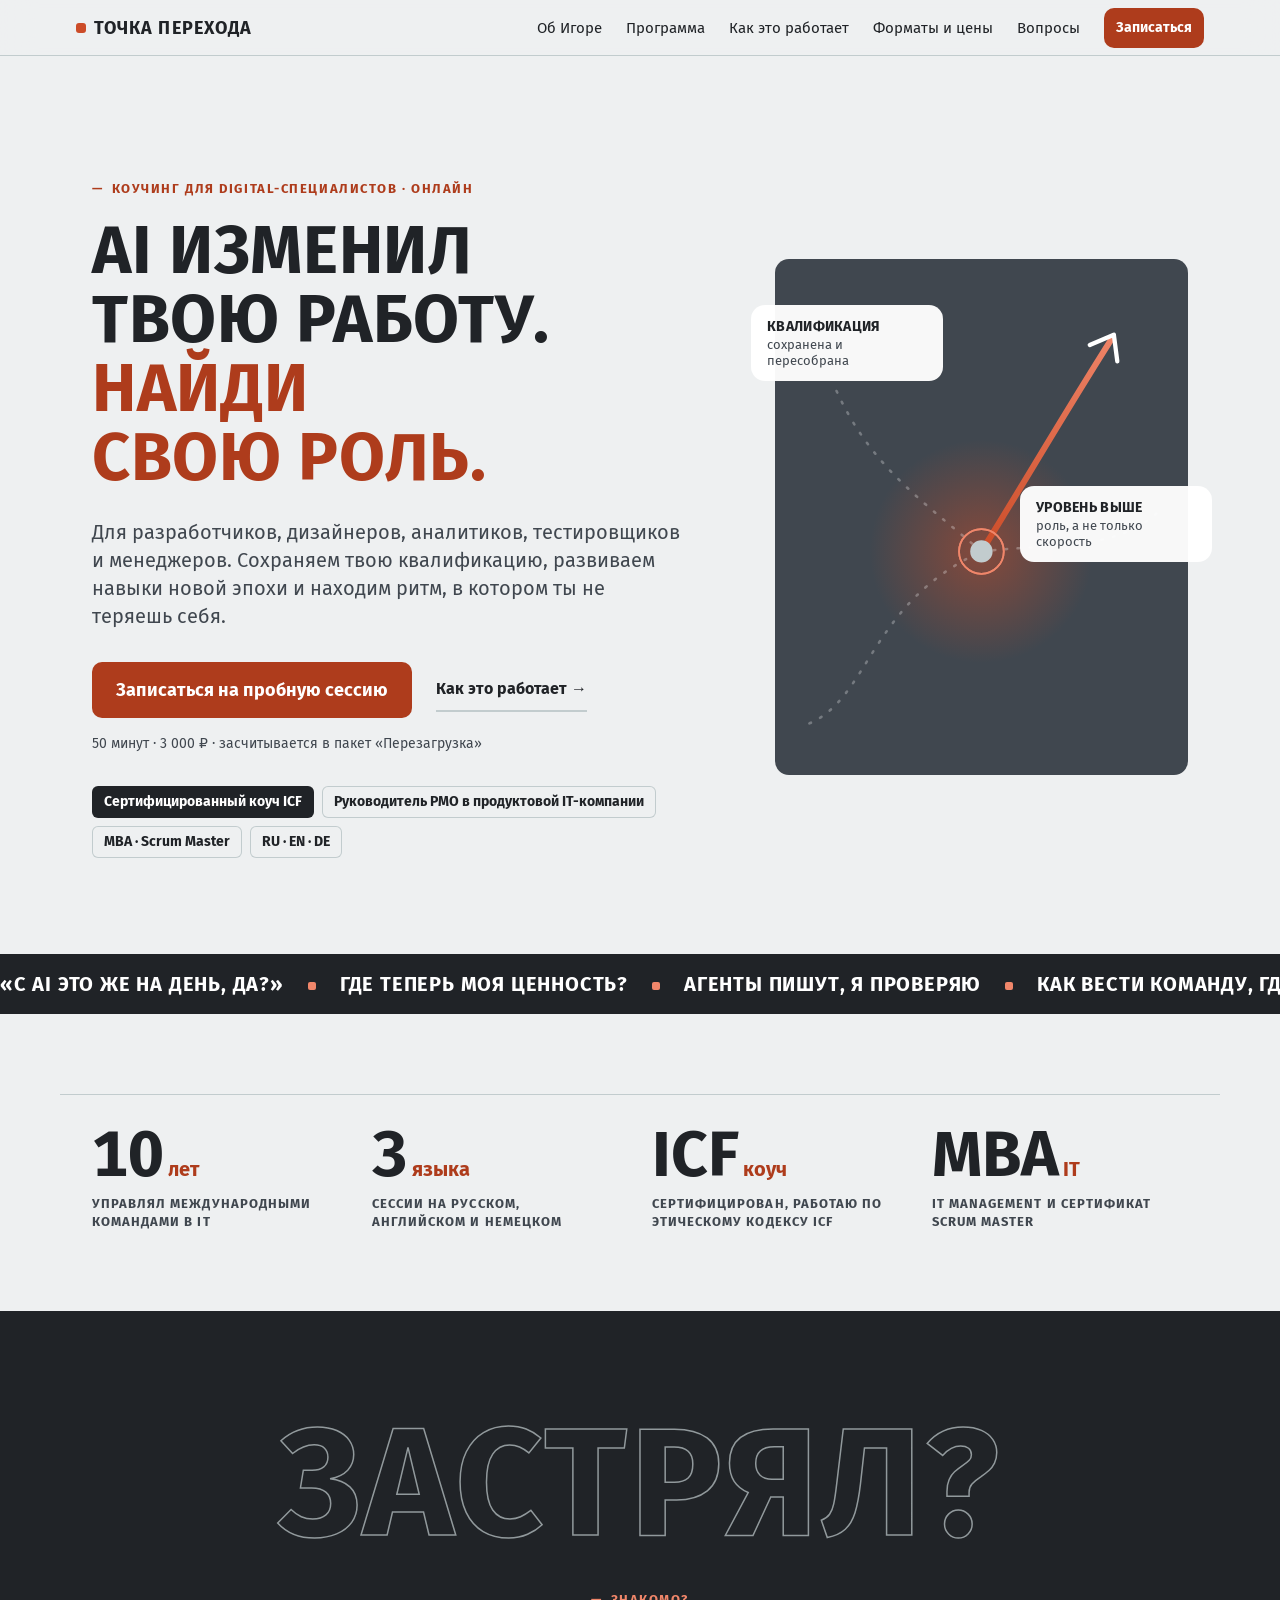
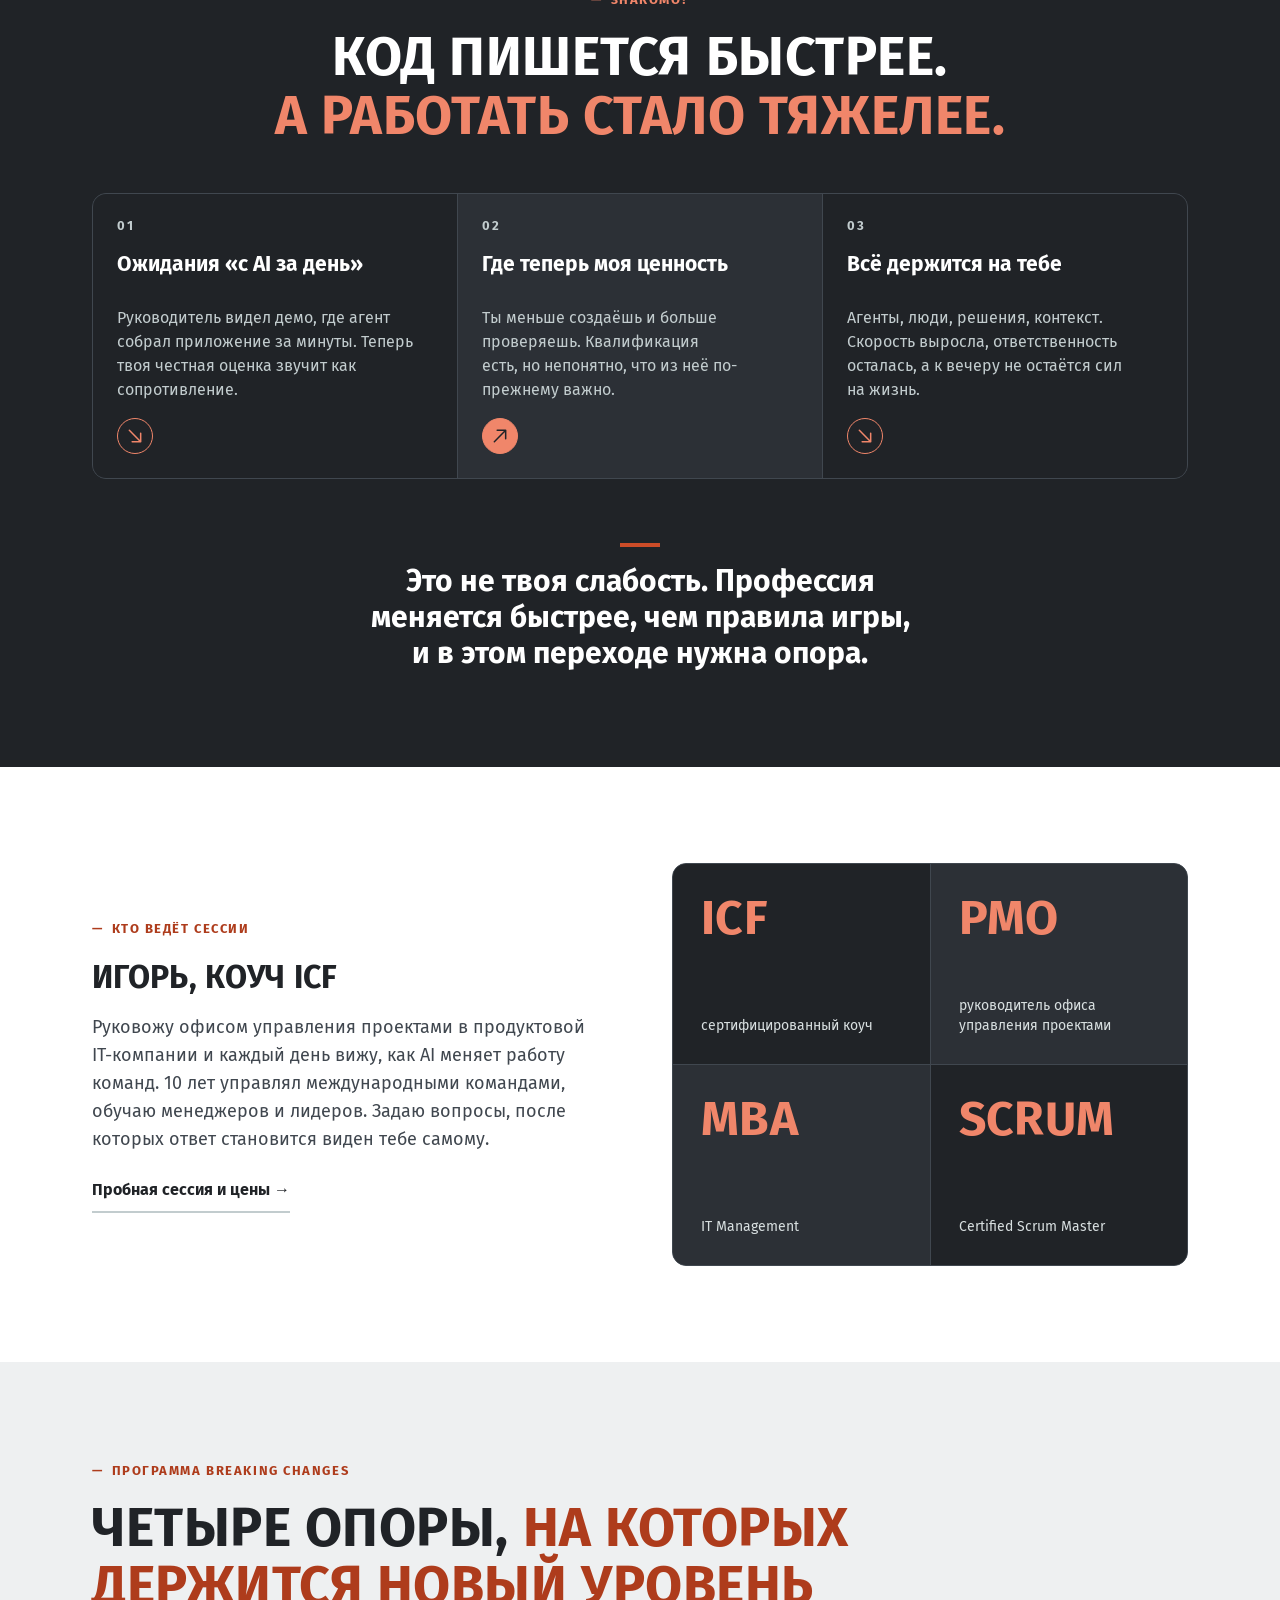
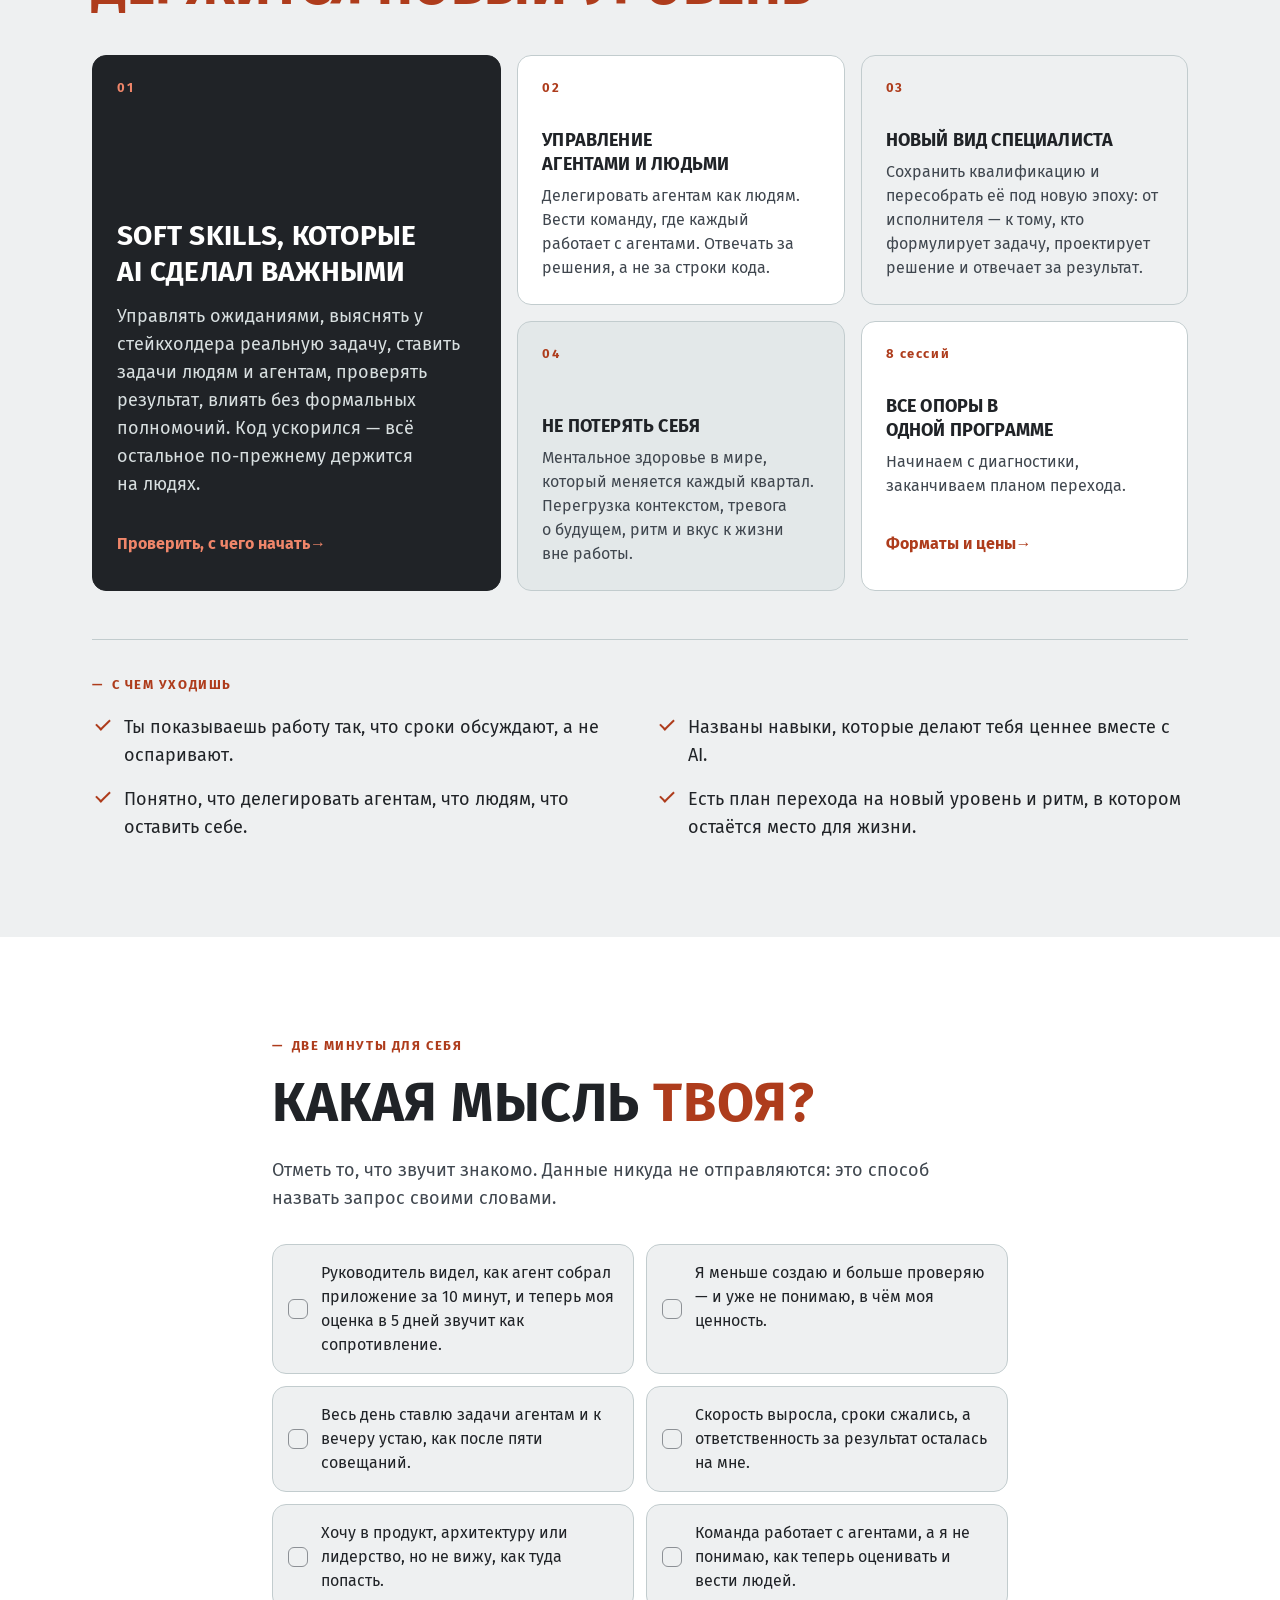
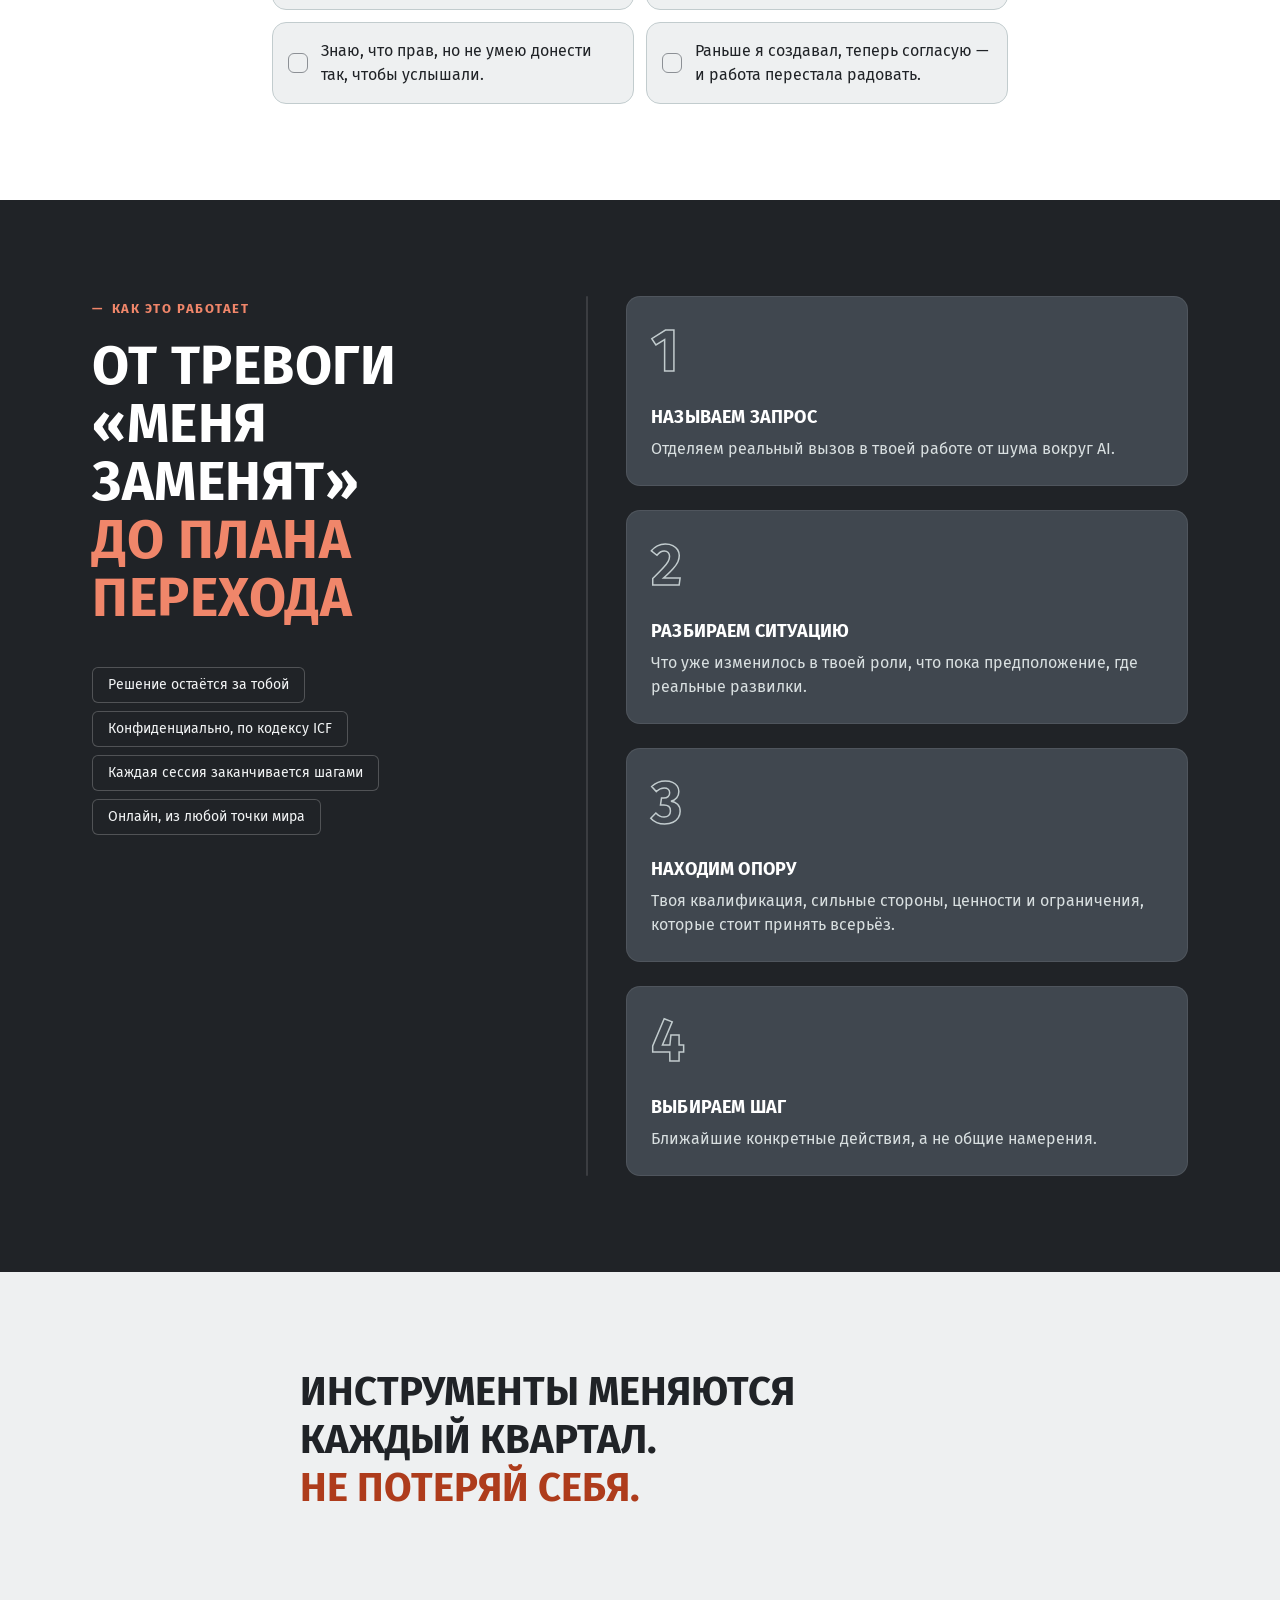
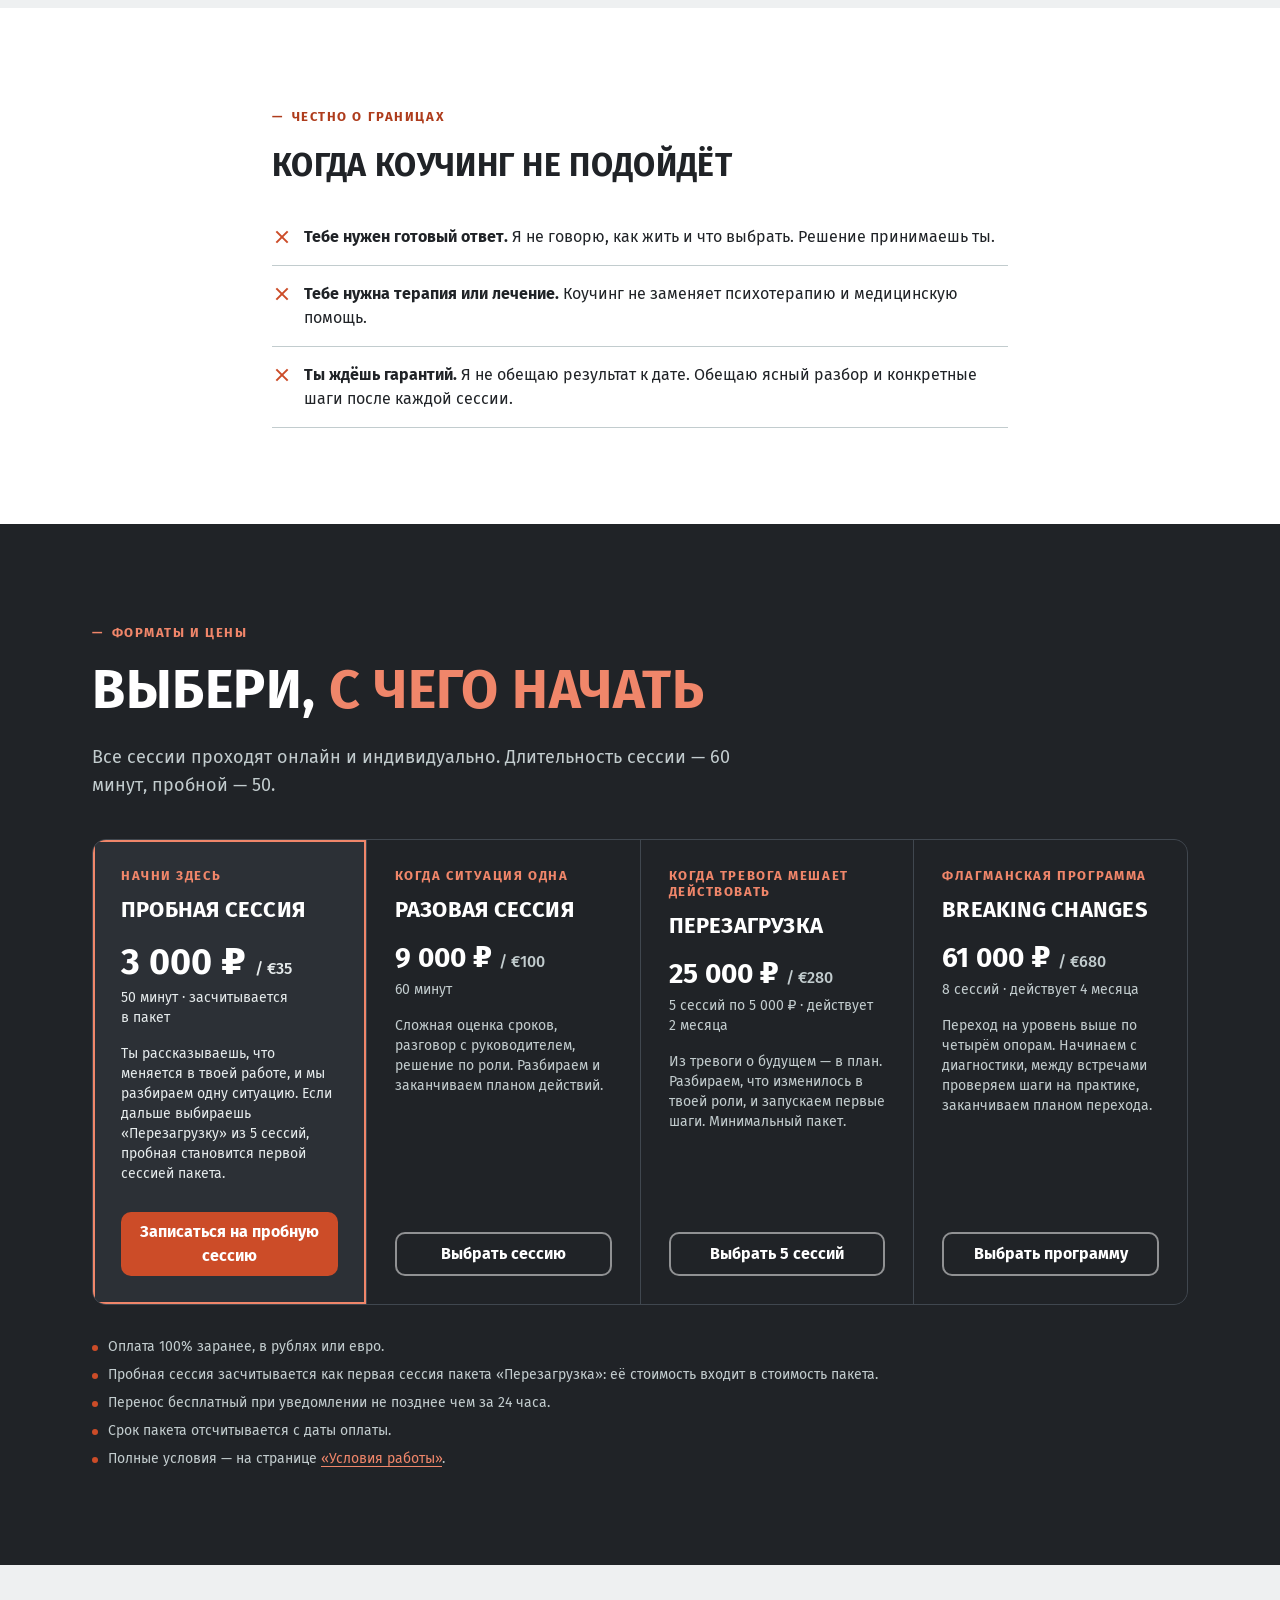
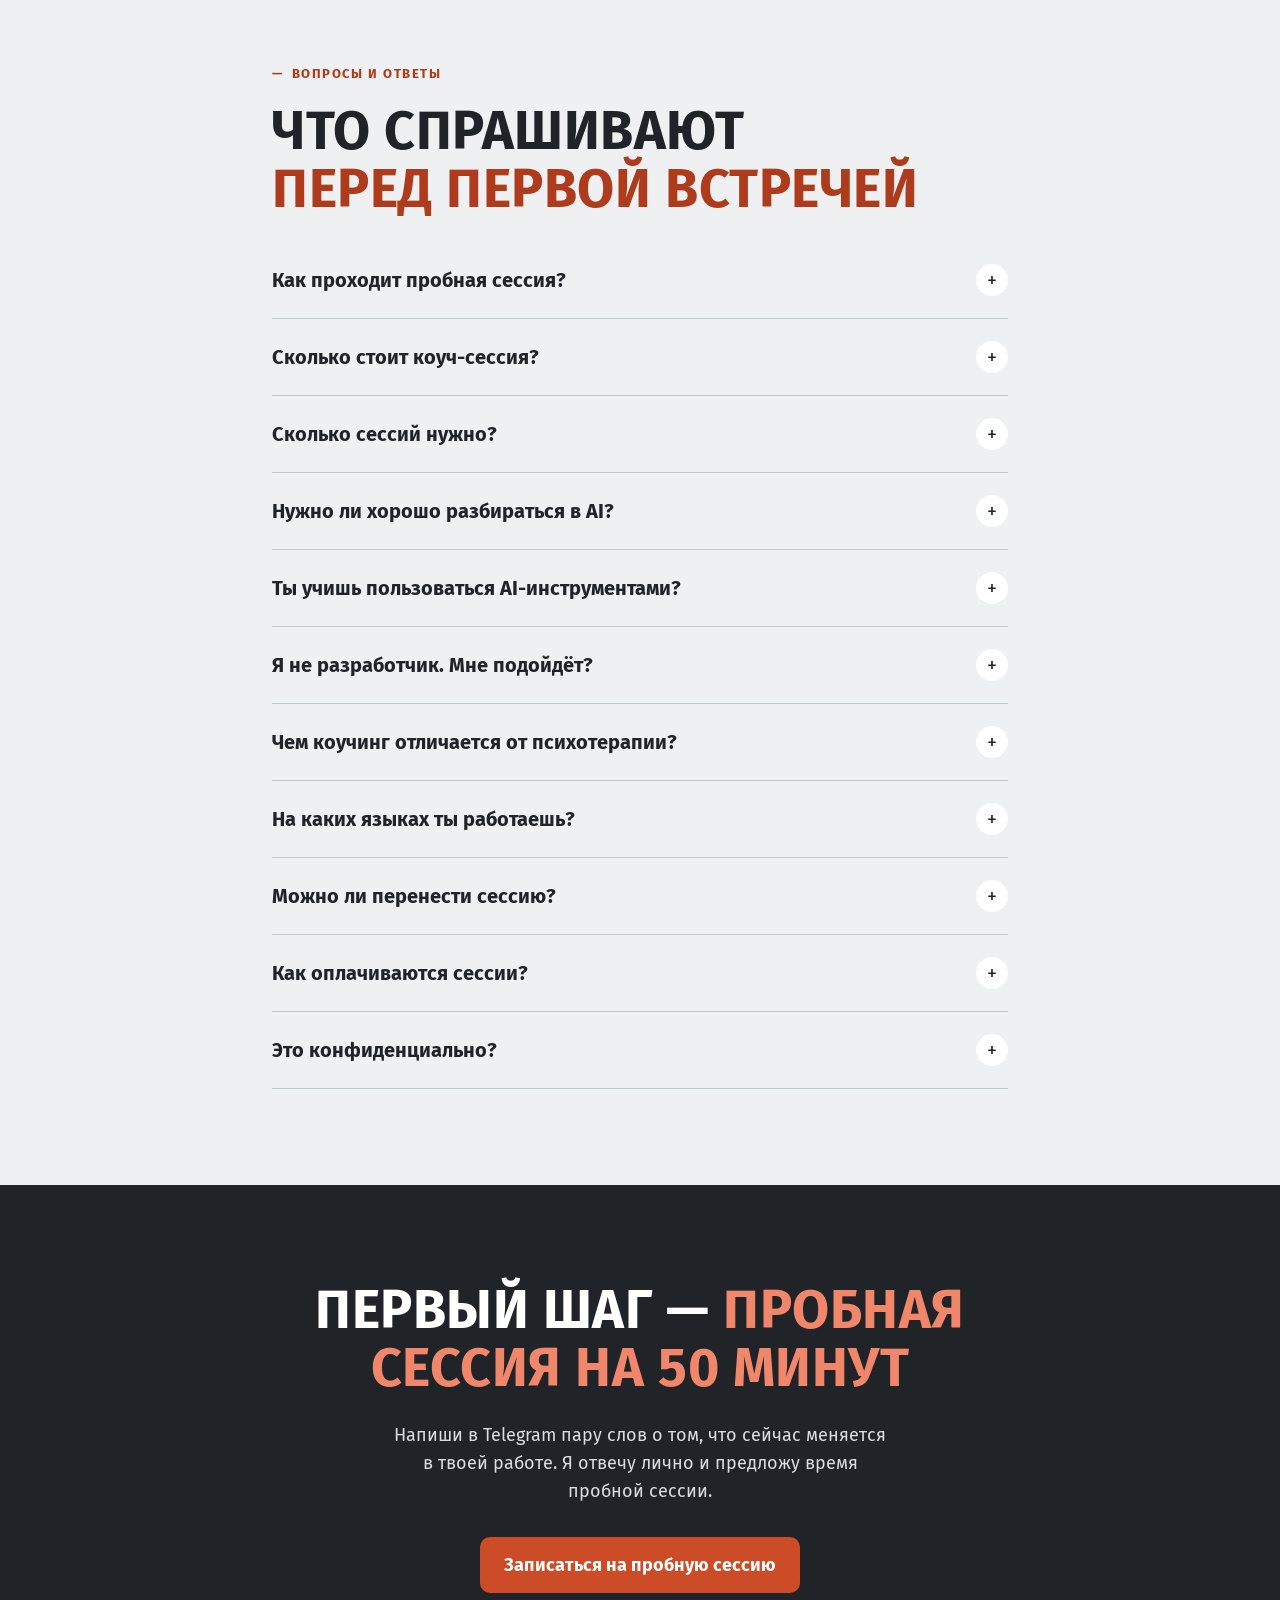
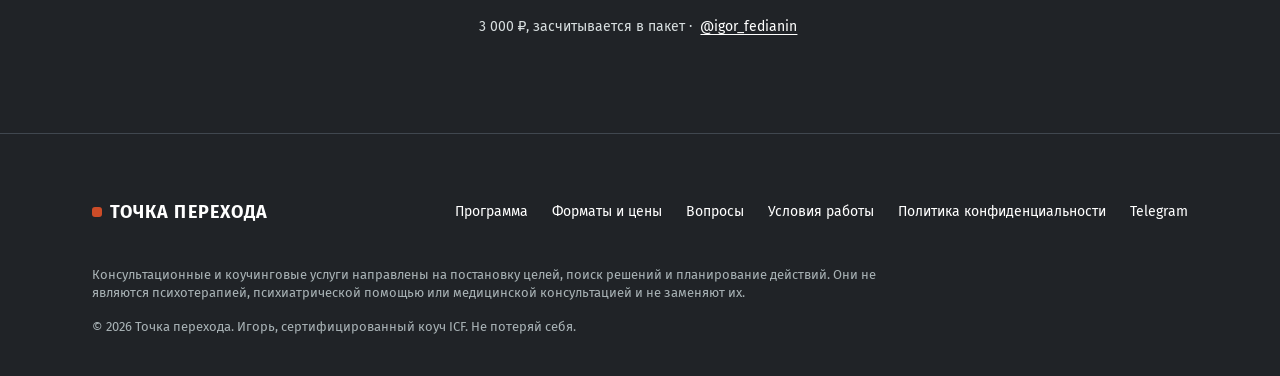
==== commit 7e656597: "Пробная сессия вместо бесплатной встречи, правки по критике - Форматы: пробная сессия 50 мин / 3 000" ====
--- a/index.html
+++ b/index.html
@@ -4,7 +4,7 @@
 <meta charset="utf-8">
 <meta name="viewport" content="width=device-width, initial-scale=1, viewport-fit=cover">
 <title>Коучинг для digital-специалистов в эпоху AI — Точка перехода</title>
-<meta name="description" content="Коучинг для разработчиков, дизайнеров, аналитиков и менеджеров: перейти на уровень выше, сохранить квалификацию и не потерять себя в эпоху AI. Первая встреча 15 минут — бесплатно.">
+<meta name="description" content="Коучинг для разработчиков, дизайнеров, аналитиков и менеджеров: перейти на уровень выше, сохранить квалификацию и не потерять себя в эпоху AI. Начать можно с пробной сессии: 50 минут, 3 000 ₽, засчитывается в пакет.">
 <!-- ЗАКРЫТО ОТ ИНДЕКСАЦИИ. Чтобы открыть, см. раздел «Индексация» в README.md -->
 <meta name="robots" content="noindex, nofollow, noarchive">
 <meta name="author" content="Игорь, коуч ICF">
@@ -41,7 +41,7 @@
 <link rel="manifest" href="site.webmanifest">
 <link rel="alternate" type="text/markdown" href="llms.txt" title="Краткое описание сайта для ИИ-ассистентов">
 
-<script>document.documentElement.classList.add('js');</script>
+<script>document.documentElement.classList.add('js');setTimeout(function(){if(!window.__mainOk)document.documentElement.classList.add('js-failed')},3500);</script>
 <link rel="preload" href="assets/fonts/fira-sans-cyrillic-400.woff2" as="font" type="font/woff2" crossorigin>
 <link rel="stylesheet" href="css/style.css">
 
@@ -73,7 +73,7 @@
         "@id": "https://igor-fedianin.com/#service"
       },
       "inLanguage": "ru",
-      "dateModified": "2026-11-21",
+      "dateModified": "2026-11-25",
       "primaryImageOfPage": "https://igor-fedianin.com/assets/og-image.png"
     },
     {
@@ -139,7 +139,7 @@
         "German"
       ],
       "areaServed": "Worldwide",
-      "priceRange": "0–61000 ₽",
+      "priceRange": "3000–61000 ₽",
       "currenciesAccepted": "RUB, EUR",
       "sameAs": [
         "https://t.me/igor_fedianin"
@@ -160,15 +160,16 @@
         "itemListElement": [
           {
             "@type": "Offer",
-            "name": "Ознакомительная встреча, 15 минут",
-            "price": "0",
+            "name": "Пробная сессия, 50 минут",
+            "price": "3000",
             "priceCurrency": "RUB",
             "availability": "https://schema.org/OnlineOnly",
             "url": "https://igor-fedianin.com/#formats",
+            "description": "3 000 ₽ или €35, засчитывается как первая сессия пакета «Перезагрузка»",
             "itemOffered": {
               "@type": "Service",
-              "name": "Ознакомительная встреча",
-              "description": "Короткий разговор онлайн: ты рассказываешь, что меняется в твоей работе, я объясняю, как устроена работа."
+              "name": "Пробная коуч-сессия",
+              "description": "Первая сессия 50 минут онлайн: ты рассказываешь, что меняется в твоей работе, мы разбираем одну ситуацию. Если дальше выбираешь пакет из 5 сессий, пробная засчитывается как первая сессия пакета."
             }
           },
           {
@@ -187,16 +188,16 @@
           },
           {
             "@type": "Offer",
-            "name": "Перезагрузка, 4 сессии",
-            "price": "32000",
+            "name": "Перезагрузка, 5 сессий",
+            "price": "25000",
             "priceCurrency": "RUB",
             "availability": "https://schema.org/OnlineOnly",
             "url": "https://igor-fedianin.com/#formats",
-            "description": "32 000 ₽ или €360, действует 2 месяца",
+            "description": "25 000 ₽ или €280, 5 000 ₽ за сессию, действует 2 месяца",
             "itemOffered": {
               "@type": "Service",
-              "name": "Пакет «Перезагрузка» из 4 коуч-сессий",
-              "description": "Четыре сессии по 60 минут онлайн: из тревоги о будущем профессии — в план действий. Действует 2 месяца с даты оплаты."
+              "name": "Пакет «Перезагрузка» из 5 коуч-сессий",
+              "description": "Пять сессий по 60 минут онлайн: из тревоги о будущем профессии — в план действий. Пробная сессия засчитывается как первая сессия пакета. Действует 2 месяца с даты оплаты."
             }
           },
           {
@@ -223,6 +224,30 @@
       "mainEntity": [
         {
           "@type": "Question",
+          "name": "Как проходит пробная сессия?",
+          "acceptedAnswer": {
+            "@type": "Answer",
+            "text": "Это первая сессия онлайн на 50 минут, 3 000 ₽ или €35. Ты рассказываешь, что меняется в твоей работе, мы разбираем одну конкретную ситуацию, и ты уходишь с понятным следующим шагом. Если дальше хочешь работать пакетом из 5 сессий («Перезагрузка»), пробная засчитывается как первая сессия пакета, и её стоимость входит в стоимость пакета. Обязательств продолжать нет."
+          }
+        },
+        {
+          "@type": "Question",
+          "name": "Сколько стоит коуч-сессия?",
+          "acceptedAnswer": {
+            "@type": "Answer",
+            "text": "Пробная сессия 50 минут — 3 000 ₽ или €35, засчитывается в пакет. Разовая сессия 60 минут — 9 000 ₽ или €100. «Перезагрузка», 5 сессий — 25 000 ₽ или €280 (5 000 ₽ за сессию), действует 2 месяца. Программа Breaking Changes, 8 сессий — 61 000 ₽ или €680, действует 4 месяца."
+          }
+        },
+        {
+          "@type": "Question",
+          "name": "Сколько сессий нужно?",
+          "acceptedAnswer": {
+            "@type": "Answer",
+            "text": "Зависит от запроса. Одну конкретную ситуацию — сложную оценку сроков, разговор с руководителем, решение — часто удаётся разобрать за одну сессию. Чтобы выйти из тревоги в план и начать действовать, подходит «Перезагрузка» из 5 сессий. Для перехода на новый уровень по всем четырём опорам — программа Breaking Changes из 8 сессий."
+          }
+        },
+        {
+          "@type": "Question",
           "name": "Нужно ли хорошо разбираться в AI?",
           "acceptedAnswer": {
             "@type": "Answer",
@@ -251,30 +276,6 @@
           "acceptedAnswer": {
             "@type": "Answer",
             "text": "Коучинг работает с целями, решениями и планом действий. Это не психотерапия, не психиатрическая помощь и не медицинская консультация, и он их не заменяет. Тревога о будущем профессии — частая тема, и мы работаем с ней через ясность и план. Если станет понятно, что тебе нужен другой специалист, я скажу об этом прямо."
-          }
-        },
-        {
-          "@type": "Question",
-          "name": "Как проходит ознакомительная встреча?",
-          "acceptedAnswer": {
-            "@type": "Answer",
-            "text": "Это бесплатный разговор онлайн на 15 минут. Ты коротко рассказываешь, что меняется в твоей работе, я объясняю, как устроена работа со мной. После встречи ты решаешь, продолжать или нет. Обязательств нет."
-          }
-        },
-        {
-          "@type": "Question",
-          "name": "Сколько сессий нужно?",
-          "acceptedAnswer": {
-            "@type": "Answer",
-            "text": "Зависит от запроса. Одну конкретную ситуацию — сложную оценку сроков, разговор с руководителем, решение — часто удаётся разобрать за одну сессию. Чтобы выйти из тревоги в план и начать действовать, подходит «Перезагрузка» из 4 сессий. Для перехода на новый уровень по всем четырём опорам — программа Breaking Changes из 8 сессий."
-          }
-        },
-        {
-          "@type": "Question",
-          "name": "Сколько стоит коуч-сессия?",
-          "acceptedAnswer": {
-            "@type": "Answer",
-            "text": "Ознакомительная встреча 15 минут — бесплатно. Разовая сессия 60 минут — 9 000 ₽ или €100. «Перезагрузка», 4 сессии — 32 000 ₽ или €360, действует 2 месяца. Программа Breaking Changes, 8 сессий — 61 000 ₽ или €680, действует 4 месяца."
           }
         },
         {
@@ -328,7 +329,7 @@
       <span></span><span></span>
     </button>
     <nav class="nav" id="nav" aria-label="Основная навигация">
-      <a href="#result">Что изменится</a>
+      <a href="#about">Об Игоре</a>
       <a href="#topics">Программа</a>
       <a href="#process">Как это работает</a>
       <a href="#formats">Форматы и цены</a>
@@ -348,10 +349,10 @@
         <h1><span class="line">AI&nbsp;изменил</span> <span class="line">твою работу.</span> <em class="line">Найди свою&nbsp;роль.</em></h1>
         <p class="lead">Для разработчиков, дизайнеров, аналитиков, тестировщиков и менеджеров. Сохраняем твою квалификацию, развиваем навыки новой эпохи и находим ритм, в котором ты не теряешь себя.</p>
         <div class="actions">
-          <a class="btn btn--lg" href="https://t.me/igor_fedianin" target="_blank" rel="noopener" data-goal="tg_hero">Начать с бесплатной встречи</a>
-          <a class="btn btn--line btn--lg" href="#process">Как это работает</a>
+          <a class="btn btn--lg" href="https://t.me/igor_fedianin" target="_blank" rel="noopener" data-goal="tg_hero">Записаться на пробную сессию</a>
+          <a class="textlink" href="#process">Как это работает</a>
         </div>
-        <p class="hero__by">15 минут · бесплатно · без обязательств</p>
+        <p class="hero__by">50 минут · 3&nbsp;000&nbsp;₽ · засчитывается в пакет «Перезагрузка»</p>
         <ul class="hero__proof" aria-label="Кто ведёт сессии">
           <li>Сертифицированный коуч ICF</li>
           <li>Руководитель PMO в продуктовой IT-компании</li>
@@ -429,32 +430,22 @@
     </div>
   </section>
 
-  <!-- 4. Что изменится -->
-  <section class="section section--tint" id="result">
-    <div class="container">
-      <p class="eyebrow">Что изменится</p>
-      <h2>С&nbsp;чем ты приходишь и&nbsp;<em>с&nbsp;чем уходишь</em></h2>
-      <div class="compare">
-        <div class="compare__col compare__col--before reveal">
-          <p class="compare__label">Сейчас</p>
-          <ul>
-            <li>Ожидания скорости давят, а объяснить срок не получается.</li>
-            <li>Непонятно, что из твоей квалификации ещё ценно.</li>
-            <li>Агенты, люди и решения — всё на тебе, к вечеру нет сил.</li>
-            <li>Будущее профессии вызывает тревогу, а не интерес.</li>
-          </ul>
-        </div>
-        <div class="compare__arrow" aria-hidden="true"><svg viewBox="0 0 256 256" fill="currentColor"><path d="M221.66,133.66l-72,72a8,8,0,0,1-11.32-11.32L196.69,136H40a8,8,0,0,1,0-16H196.69L138.34,61.66a8,8,0,0,1,11.32-11.32l72,72A8,8,0,0,1,221.66,133.66Z"/></svg></div>
-        <div class="compare__col compare__col--after reveal">
-          <p class="compare__label">После работы</p>
-          <ul>
-            <li>Ты показываешь работу так, что сроки обсуждают, а не оспаривают.</li>
-            <li>Названы навыки, которые делают тебя ценнее вместе с AI.</li>
-            <li>Понятно, что делегировать агентам, что людям, что оставить себе.</li>
-            <li>Есть план перехода на новый уровень и ритм, в котором остаётся место для жизни.</li>
-          </ul>
-        </div>
-      </div>
+  <!-- 3а. Кто ведёт сессии -->
+  <section class="section section--tint" id="about">
+    <div class="container duo coach">
+      <div class="coach__text reveal">
+        <p class="eyebrow">Кто ведёт сессии</p>
+        <h2 class="h-md">Игорь, коуч&nbsp;ICF</h2>
+        <p>Руковожу офисом управления проектами в продуктовой IT-компании и каждый день вижу, как AI меняет работу команд. 10 лет управлял международными командами, обучаю менеджеров и лидеров. Задаю вопросы, после которых ответ становится виден тебе самому.</p>
+        <a class="textlink" href="#formats">Пробная сессия и цены</a>
+      </div>
+      <!-- ФОТО 2 (портрет): на место <ul class="coach__creds"> вставьте <picture> из README.md -->
+      <ul class="coach__creds reveal" aria-label="Квалификация">
+        <li><b>ICF</b><span>сертифицированный коуч</span></li>
+        <li><b>PMO</b><span>руководитель офиса управления проектами</span></li>
+        <li><b>MBA</b><span>IT Management</span></li>
+        <li><b>Scrum</b><span>Certified Scrum Master</span></li>
+      </ul>
     </div>
   </section>
 
@@ -492,6 +483,15 @@
           <a class="tile__link tile__link--dark" href="#formats">Форматы и цены</a>
         </article>
       </div>
+      <div class="outcomes reveal">
+        <p class="eyebrow">С чем уходишь</p>
+        <ul>
+          <li>Ты показываешь работу так, что сроки обсуждают, а не оспаривают.</li>
+          <li>Названы навыки, которые делают тебя ценнее вместе с AI.</li>
+          <li>Понятно, что делегировать агентам, что людям, что оставить себе.</li>
+          <li>Есть план перехода на новый уровень и ритм, в котором остаётся место для жизни.</li>
+        </ul>
+      </div>
     </div>
   </section>
 
@@ -504,13 +504,9 @@
       <form class="check" id="check-form" aria-label="Ситуации, с которыми приходят digital-специалисты">
         <label class="chip"><input type="checkbox" data-topic="soft"><span>Руководитель видел, как агент собрал приложение за 10 минут, и теперь моя оценка в 5 дней звучит как сопротивление.</span></label>
         <label class="chip"><input type="checkbox" data-topic="role"><span>Я меньше создаю и больше проверяю — и уже не понимаю, в чём моя ценность.</span></label>
-        <label class="chip"><input type="checkbox" data-topic="role"><span>Работаю хорошо, но всё равно думаю, что следующее сокращение может быть моим.</span></label>
         <label class="chip"><input type="checkbox" data-topic="self"><span>Весь день ставлю задачи агентам и к вечеру устаю, как после пяти совещаний.</span></label>
-        <label class="chip"><input type="checkbox" data-topic="lead"><span>Делегировать AI получается, отпустить — нет: всё равно перепроверяю каждую строку.</span></label>
         <label class="chip"><input type="checkbox" data-topic="lead"><span>Скорость выросла, сроки сжались, а ответственность за результат осталась на мне.</span></label>
-        <label class="chip"><input type="checkbox" data-topic="soft"><span>Понимаю, что нужны soft skills, но не знаю, какие именно и как их развивать.</span></label>
         <label class="chip"><input type="checkbox" data-topic="role"><span>Хочу в продукт, архитектуру или лидерство, но не вижу, как туда попасть.</span></label>
-        <label class="chip"><input type="checkbox" data-topic="self"><span>Учусь по вечерам и всё равно чувствую, что отстаю.</span></label>
         <label class="chip"><input type="checkbox" data-topic="lead"><span>Команда работает с агентами, а я не понимаю, как теперь оценивать и вести людей.</span></label>
         <label class="chip"><input type="checkbox" data-topic="soft"><span>Знаю, что прав, но не умею донести так, чтобы услышали.</span></label>
         <label class="chip"><input type="checkbox" data-topic="self"><span>Раньше я создавал, теперь согласую — и работа перестала радовать.</span></label>
@@ -519,7 +515,7 @@
         <p id="check-text"></p>
         <div class="actions">
           <button class="btn btn--line" type="button" id="check-copy">Скопировать отмеченное</button>
-          <a class="btn" href="https://t.me/igor_fedianin" target="_blank" rel="noopener" data-goal="tg_check">Написать в Telegram</a>
+          <a class="btn" href="https://t.me/igor_fedianin" target="_blank" rel="noopener" data-goal="tg_check">Записаться на пробную сессию</a>
         </div>
       </div>
     </div>
@@ -557,27 +553,16 @@
     </div>
   </section>
 
-  <!-- 9. Границы и коротко о коуче -->
-  <section class="section section--tint" id="about">
-    <div class="container duo">
-      <div>
-        <p class="eyebrow">Честно о границах</p>
-        <h2 class="h-md">Когда коучинг не&nbsp;подойдёт</h2>
-        <ul class="crosses">
-          <li><b>Тебе нужен готовый ответ.</b> Я не говорю, как жить и что выбрать. Решение принимаешь ты.</li>
-          <li><b>Тебе нужна терапия или лечение.</b> Коучинг не заменяет психотерапию и медицинскую помощь.</li>
-          <li><b>Ты ждёшь гарантий.</b> Я не обещаю результат к дате. Обещаю ясный разбор и конкретные шаги после каждой сессии.</li>
-        </ul>
-      </div>
-      <aside class="coach reveal" aria-label="Кто ведёт сессии">
-        <!-- ФОТО 2 (портрет): вставьте сюда <picture> из README.md, карточка сама станет двухколоночной -->
-        <div>
-          <p class="eyebrow">Кто ведёт сессии</p>
-          <h3>Игорь, коуч ICF</h3>
-          <p>Руковожу офисом управления проектами в продуктовой IT-компании и каждый день вижу, как AI меняет работу команд. 10 лет управлял международными командами, обучаю менеджеров и лидеров. Задаю вопросы, после которых ответ становится виден тебе самому.</p>
-          <p class="chips"><span>ICF</span><span>PMO</span><span>MBA</span><span>Scrum Master</span><span>RU · EN · DE</span></p>
-        </div>
-      </aside>
+  <!-- 9. Границы -->
+  <section class="section section--tint" id="limits">
+    <div class="container narrow">
+      <p class="eyebrow">Честно о границах</p>
+      <h2 class="h-md">Когда коучинг не&nbsp;подойдёт</h2>
+      <ul class="crosses">
+        <li><b>Тебе нужен готовый ответ.</b> Я не говорю, как жить и что выбрать. Решение принимаешь ты.</li>
+        <li><b>Тебе нужна терапия или лечение.</b> Коучинг не заменяет психотерапию и медицинскую помощь.</li>
+        <li><b>Ты ждёшь гарантий.</b> Я не обещаю результат к дате. Обещаю ясный разбор и конкретные шаги после каждой сессии.</li>
+      </ul>
     </div>
   </section>
 
@@ -586,15 +571,15 @@
     <div class="container">
       <p class="eyebrow">Форматы и цены</p>
       <h2>Выбери, <em>с&nbsp;чего начать</em></h2>
-      <p class="section__lead">Все сессии проходят онлайн и индивидуально. Длительность сессии — 60 минут.</p>
+      <p class="section__lead">Все сессии проходят онлайн и индивидуально. Длительность сессии — 60 минут, пробной — 50.</p>
       <div class="cards cards--4 prices">
-        <article class="price reveal">
-          <p class="price__for">Чтобы познакомиться</p>
-          <h3>Ознакомительная встреча</h3>
-          <p class="price__sum">Бесплатно</p>
-          <p class="price__meta">15 минут</p>
-          <p>Ты рассказываешь, что меняется в твоей работе. Я объясняю, как устроена работа со мной. Продолжать или нет, решаешь ты.</p>
-          <a class="btn btn--block" href="https://t.me/igor_fedianin" target="_blank" rel="noopener" data-goal="tg_price_intro">Записаться на встречу</a>
+        <article class="price price--lead reveal">
+          <p class="price__for">Начни здесь</p>
+          <h3>Пробная сессия</h3>
+          <p class="price__sum">3 000 ₽ <small>/ €35</small></p>
+          <p class="price__meta">50 минут · засчитывается в пакет</p>
+          <p>Ты рассказываешь, что меняется в твоей работе, и мы разбираем одну ситуацию. Если дальше выбираешь «Перезагрузку» из 5 сессий, пробная становится первой сессией пакета.</p>
+          <a class="btn btn--block" href="https://t.me/igor_fedianin" target="_blank" rel="noopener" data-goal="tg_price_trial">Записаться на пробную сессию</a>
         </article>
         <article class="price reveal">
           <p class="price__for">Когда ситуация одна</p>
@@ -607,22 +592,23 @@
         <article class="price reveal">
           <p class="price__for">Когда тревога мешает действовать</p>
           <h3>Перезагрузка</h3>
-          <p class="price__sum">32 000 ₽ <small>/ €360</small></p>
-          <p class="price__meta">4 сессии · действует 2 месяца</p>
-          <p>Из тревоги о будущем — в план. Разбираем, что изменилось в твоей роли, и запускаем первые шаги.</p>
-          <a class="btn btn--line btn--block" href="https://t.me/igor_fedianin" target="_blank" rel="noopener" data-goal="tg_price_4">Выбрать 4 сессии</a>
-        </article>
-        <article class="price price--main reveal">
+          <p class="price__sum">25 000 ₽ <small>/ €280</small></p>
+          <p class="price__meta">5 сессий по 5 000 ₽ · действует 2 месяца</p>
+          <p>Из тревоги о будущем — в план. Разбираем, что изменилось в твоей роли, и запускаем первые шаги. Минимальный пакет.</p>
+          <a class="btn btn--line btn--block" href="https://t.me/igor_fedianin" target="_blank" rel="noopener" data-goal="tg_price_5">Выбрать 5 сессий</a>
+        </article>
+        <article class="price reveal">
           <p class="price__for">Флагманская программа</p>
           <h3>Breaking Changes</h3>
           <p class="price__sum">61 000 ₽ <small>/ €680</small></p>
           <p class="price__meta">8 сессий · действует 4 месяца</p>
           <p>Переход на уровень выше по четырём опорам. Начинаем с диагностики, между встречами проверяем шаги на практике, заканчиваем планом перехода.</p>
-          <a class="btn btn--block" href="https://t.me/igor_fedianin" target="_blank" rel="noopener" data-goal="tg_price_8">Выбрать программу</a>
+          <a class="btn btn--line btn--block" href="https://t.me/igor_fedianin" target="_blank" rel="noopener" data-goal="tg_price_8">Выбрать программу</a>
         </article>
       </div>
       <ul class="terms">
         <li>Оплата 100% заранее, в рублях или евро.</li>
+        <li>Пробная сессия засчитывается как первая сессия пакета «Перезагрузка»: её стоимость входит в стоимость пакета.</li>
         <li>Перенос бесплатный при уведомлении не позднее чем за 24 часа.</li>
         <li>Срок пакета отсчитывается с даты оплаты.</li>
         <li>Полные условия — на странице <a href="oferta.html">«Условия работы»</a>.</li>
@@ -649,13 +635,13 @@
       <p class="eyebrow">Вопросы и ответы</p>
       <h2>Что спрашивают <em>перед первой встречей</em></h2>
       <div class="faq">
+        <details><summary>Как проходит пробная сессия?</summary><p>Это первая сессия онлайн на 50 минут, 3 000 ₽ или €35. Ты рассказываешь, что меняется в твоей работе, мы разбираем одну конкретную ситуацию, и ты уходишь с понятным следующим шагом. Если дальше хочешь работать пакетом из 5 сессий («Перезагрузка»), пробная засчитывается как первая сессия пакета, и её стоимость входит в стоимость пакета. Обязательств продолжать нет.</p></details>
+        <details><summary>Сколько стоит коуч-сессия?</summary><p>Пробная сессия 50 минут — 3 000 ₽ или €35, засчитывается в пакет. Разовая сессия 60 минут — 9 000 ₽ или €100. «Перезагрузка», 5 сессий — 25 000 ₽ или €280 (5 000 ₽ за сессию), действует 2 месяца. Программа Breaking Changes, 8 сессий — 61 000 ₽ или €680, действует 4 месяца.</p></details>
+        <details><summary>Сколько сессий нужно?</summary><p>Зависит от запроса. Одну конкретную ситуацию — сложную оценку сроков, разговор с руководителем, решение — часто удаётся разобрать за одну сессию. Чтобы выйти из тревоги в план и начать действовать, подходит «Перезагрузка» из 5 сессий. Для перехода на новый уровень по всем четырём опорам — программа Breaking Changes из 8 сессий.</p></details>
         <details><summary>Нужно ли хорошо разбираться в AI?</summary><p>Нет. Мы работаем не с инструментами, а с твоей ролью: навыками, решениями, коммуникацией и личным ресурсом. Уровень владения AI может быть любым — от осторожного интереса до ежедневной работы с агентами.</p></details>
         <details><summary>Ты учишь пользоваться AI-инструментами?</summary><p>Нет, это не курс по промптам и не техническое обучение. Инструменты меняются каждый квартал. Мы работаем с тем, что остаётся: как ставить задачи, управлять ожиданиями, принимать решения, вести людей и сохранять себя в этом темпе.</p></details>
         <details><summary>Я не разработчик. Мне подойдёт?</summary><p>Да, если ты работаешь в digital: дизайн, аналитика, тестирование, продукт, проекты, маркетинг. AI меняет все эти роли похожим образом, и вопросы у специалистов во многом общие.</p></details>
         <details><summary>Чем коучинг отличается от психотерапии?</summary><p>Коучинг работает с целями, решениями и планом действий. Это не психотерапия, не психиатрическая помощь и не медицинская консультация, и он их не заменяет. Тревога о будущем профессии — частая тема, и мы работаем с ней через ясность и план. Если станет понятно, что тебе нужен другой специалист, я скажу об этом прямо.</p></details>
-        <details><summary>Как проходит ознакомительная встреча?</summary><p>Это бесплатный разговор онлайн на 15 минут. Ты коротко рассказываешь, что меняется в твоей работе, я объясняю, как устроена работа со мной. После встречи ты решаешь, продолжать или нет. Обязательств нет.</p></details>
-        <details><summary>Сколько сессий нужно?</summary><p>Зависит от запроса. Одну конкретную ситуацию — сложную оценку сроков, разговор с руководителем, решение — часто удаётся разобрать за одну сессию. Чтобы выйти из тревоги в план и начать действовать, подходит «Перезагрузка» из 4 сессий. Для перехода на новый уровень по всем четырём опорам — программа Breaking Changes из 8 сессий.</p></details>
-        <details><summary>Сколько стоит коуч-сессия?</summary><p>Ознакомительная встреча 15 минут — бесплатно. Разовая сессия 60 минут — 9 000 ₽ или €100. «Перезагрузка», 4 сессии — 32 000 ₽ или €360, действует 2 месяца. Программа Breaking Changes, 8 сессий — 61 000 ₽ или €680, действует 4 месяца.</p></details>
         <details><summary>На каких языках ты работаешь?</summary><p>На русском, английском и немецком. Все сессии проходят онлайн, индивидуально, из любой точки мира.</p></details>
         <details><summary>Можно ли перенести сессию?</summary><p>Да. Перенос бесплатный, если предупредить не позднее чем за 24 часа до начала.</p></details>
         <details><summary>Как оплачиваются сессии?</summary><p>Оплата 100% заранее, в рублях или евро. Срок действия пакета отсчитывается с даты оплаты. Способ оплаты согласуем при записи.</p></details>
@@ -667,10 +653,10 @@
   <!-- 11. Финальный призыв -->
   <section class="cta dark" id="contact">
     <div class="container narrow">
-      <h2>Первый шаг — <em>разговор на&nbsp;15&nbsp;минут</em></h2>
-      <p>Напиши в Telegram пару слов о том, что сейчас меняется в твоей работе. Я отвечу лично и предложу время встречи.</p>
-      <a class="btn btn--lg" href="https://t.me/igor_fedianin" target="_blank" rel="noopener" data-goal="tg_final">Написать в Telegram</a>
-      <p class="cta__note">Бесплатно и без обязательств · <a href="https://t.me/igor_fedianin" target="_blank" rel="noopener" data-goal="tg_final_link">@igor_fedianin</a></p>
+      <h2>Первый шаг — <em>пробная сессия на&nbsp;50&nbsp;минут</em></h2>
+      <p>Напиши в Telegram пару слов о том, что сейчас меняется в твоей работе. Я отвечу лично и предложу время пробной сессии.</p>
+      <a class="btn btn--lg" href="https://t.me/igor_fedianin" target="_blank" rel="noopener" data-goal="tg_final">Записаться на пробную сессию</a>
+      <p class="cta__note">3&nbsp;000&nbsp;₽, засчитывается в пакет · <a href="https://t.me/igor_fedianin" target="_blank" rel="noopener" data-goal="tg_final_link">@igor_fedianin</a></p>
     </div>
   </section>
 </main>
@@ -697,7 +683,7 @@
 
 <!-- Баннер cookie: показывается, только если в js/config.js указан хотя бы один счётчик -->
 <div class="sticky-cta" id="stickyCta">
-  <a class="btn btn--block" href="https://t.me/igor_fedianin" target="_blank" rel="noopener" data-goal="tg_sticky">Бесплатная встреча · 15 минут</a>
+  <a class="btn btn--block" href="https://t.me/igor_fedianin" target="_blank" rel="noopener" data-goal="tg_sticky">Пробная сессия · 3&nbsp;000&nbsp;₽</a>
 </div>
 
 <div class="cookie" id="cookie" role="region" aria-label="Согласие на cookie" hidden>
--- a/css/style.css
+++ b/css/style.css
@@ -1,7 +1,6 @@
-/* Точка перехода — стили, версия 4: стилистика сайта Rijksmuseum.
-   Плоский музейный стиль: белый и графит, один акцент (оранжево-красный), прямые углы (2 px),
-   жирные заголовки капслоком, без теней и градиентов. Шрифт Fira Sans (лицензия OFL) — свободный
-   аналог гуманистического RijksText. Цвета меняются в блоке :root. */
+/* Точка перехода — стили, дизайн B («Редакционный»): светлый фон, тёмные блоки, один акцент
+   (оранжево-красный), заголовки Fira Sans капслоком, радиусы 14 / 10 / 6. Шрифт Fira Sans
+   (лицензия OFL). Цвета меняются в блоке :root. */
 
 @font-face {
   font-family: "Fira Sans";
@@ -83,7 +82,7 @@
 /* Body 3: 16/24 Regular */
 body { margin: 0; background: var(--bg); color: var(--ink); font: 400 16px/24px var(--font); -webkit-font-smoothing: antialiased; overflow-wrap: break-word; overflow-x: hidden; }
 img, svg { max-width: 100%; display: block; }
-a { color: var(--brand); text-underline-offset: 3px; }
+a { color: var(--accent-ink); text-underline-offset: 3px; }
 :focus-visible { outline: 3px solid var(--accent); outline-offset: 3px; border-radius: var(--r-lg); }
 p { margin: 0 0 16px; text-wrap: pretty; }
 ul, ol { margin: 0; padding: 0; list-style: none; }
@@ -105,7 +104,7 @@
 .dark h1 em, .dark h2 em { color: var(--accent-soft); }
 
 /* Caption 3: 12/16 Semibold, капслок */
-.eyebrow { display: inline-flex; align-items: center; gap: 8px; font-size: 12px; line-height: 16px; letter-spacing: .12em; text-transform: uppercase; font-weight: 600; color: var(--accent-ink); margin-bottom: 20px; }
+.eyebrow { display: inline-flex; align-items: center; gap: 8px; font-size: 13px; line-height: 16px; letter-spacing: .12em; text-transform: uppercase; font-weight: 600; color: var(--accent-ink); margin-bottom: 20px; }
 .eyebrow::before { content: "\2014"; flex: none; }
 /* Body 7: 18/28 Regular */
 .lead { font-size: 18px; line-height: 28px; max-width: 680px; margin-top: 24px; }
@@ -131,8 +130,8 @@
 .dark .btn--ghost, .dark .btn--line { color: #fff; box-shadow: inset 0 0 0 2px rgb(255 255 255 / .5); }
 .dark .btn--ghost:hover, .dark .btn--line:hover { background: #fff; color: var(--deep); }
 /* На тёмном фоне основная кнопка песочная: бирюза там теряется */
-.dark .btn:not(.btn--ghost):not(.btn--line), .price--main .btn, .check__result .btn:not(.btn--line) { background: var(--sand); color: #fff; }
-.dark .btn:not(.btn--ghost):not(.btn--line):hover, .price--main .btn:hover, .check__result .btn:not(.btn--line):hover { background: #fff; color: var(--ink); }
+.dark .btn:not(.btn--ghost):not(.btn--line), .check__result .btn:not(.btn--line) { background: var(--sand); color: #fff; }
+.dark .btn:not(.btn--ghost):not(.btn--line):hover, .check__result .btn:not(.btn--line):hover { background: #fff; color: var(--ink); }
 /* Button-sm: 14/20 */
 .btn--sm { min-height: 40px; padding: 8px 12px; font-size: 14px; line-height: 20px; box-shadow: none; }
 /* Button-lg: 18/28, для первого экрана и финального призыва */
@@ -140,13 +139,16 @@
 .btn--block { display: flex; width: 100%; }
 .actions { display: flex; flex-wrap: wrap; gap: 12px; margin-top: 32px; }
 .actions .btn { flex: 1 1 240px; }
+/* Вторичное действие: текстовая ссылка со стрелкой, не конкурирует с основной кнопкой */
+.textlink { display: inline-flex; align-items: center; min-height: 44px; color: var(--ink); font-weight: 600; text-decoration: none; border-bottom: 2px solid var(--line); transition: border-color 300ms var(--ease), color 300ms var(--ease); }
+.textlink::after { content: " \2192"; white-space: pre; }
+.textlink:hover { color: var(--accent-ink); border-color: var(--accent-ink); }
 
 /* ---------- Шапка: плавающая панель ---------- */
 .header { position: fixed; z-index: 50; top: 0; left: 0; right: 0; isolation: isolate; display: flex; justify-content: center; pointer-events: none; color: var(--ink); }
 .header .header__in { pointer-events: auto; position: relative; isolation: isolate; display: flex; align-items: center; justify-content: space-between; gap: 16px; width: 100%; max-width: var(--wrap); margin: 0; padding: 8px 16px; border-radius: 0; }
 /* Подложка на всю ширину вынесена в псевдоэлемент шапки: backdrop-filter на самой шапке сломал бы полноэкранное меню */
 .header::before { content: ""; position: absolute; inset: 0; z-index: -1; background: rgb(238 240 241 / .94); backdrop-filter: blur(16px); -webkit-backdrop-filter: blur(16px); border-bottom: 1px solid var(--line); }
-.header.is-solid .header .btn { border-radius: var(--r-lg); }
 /* Логотип: Heading 6, 20/28 Semibold */
 .logo { display: inline-flex; align-items: center; gap: 8px; color: inherit; text-decoration: none; font-weight: 700; font-size: 18px; line-height: 28px; letter-spacing: .06em; text-transform: uppercase; white-space: nowrap; }
 .logo__dot { width: 10px; height: 10px; border-radius: 3px; background: var(--accent); flex: none; }
@@ -200,8 +202,7 @@
 @keyframes fade-up { from { opacity: 0; transform: translateY(24px); } to { opacity: 1; transform: none; } }
 .hero .lead { color: var(--muted); }
 .hero .actions .btn { flex: 0 1 auto; }
-.hero .btn:not(.btn--line) { background: var(--ink); }
-.hero .btn:not(.btn--line):hover { background: var(--accent-ink); }
+.hero .actions { align-items: center; gap: 12px 24px; }
 .hero__by { margin: 16px 0 0; font-size: 14px; line-height: 20px; color: var(--muted); }
 .hero__proof { display: flex; flex-wrap: wrap; gap: 8px; margin: 32px 0 0; }
 .hero__proof li { padding: 6px 12px; border-radius: var(--r-md); box-shadow: inset 0 0 0 1px var(--line); font-size: 14px; line-height: 20px; font-weight: 600; color: var(--ink); }
@@ -216,7 +217,7 @@
 @keyframes draw { to { stroke-dashoffset: 0; } }
 @keyframes pulse { from { transform: scale(.6); opacity: .9; } to { transform: scale(2.6); opacity: 0; } }
 /* Плавающие карточки: Title 4 + Caption 5 */
-.float { position: absolute; display: block; padding: 12px 16px; border-radius: var(--r-2xl); background: rgb(255 255 255 / .96); color: var(--muted); font-size: 12px; line-height: 16px; max-width: 192px; }
+.float { position: absolute; display: block; padding: 12px 16px; border-radius: var(--r-2xl); background: rgb(255 255 255 / .96); color: var(--muted); font-size: 13px; line-height: 16px; max-width: 192px; }
 .float b { display: block; color: var(--ink); font-size: 14px; line-height: 20px; font-weight: 700; text-transform: uppercase; letter-spacing: .02em; }
 .float--a { left: -8px; top: 9%; }
 .float--b { right: -8px; top: 44%; }
@@ -230,11 +231,11 @@
 @keyframes marquee { to { transform: translateX(-50%); } }
 
 /* ---------- Цифры ---------- */
-.stats { padding: 80px 0; }
+.stats { padding: 48px 0; }
 .stats__grid { display: grid; grid-template-columns: 1fr 1fr; gap: 32px 24px; border-top: 1px solid var(--line); padding-top: 28px; }
 .stat__n { margin: 0 0 8px; font-size: 52px; line-height: 52px; font-weight: 700; letter-spacing: 0; font-variant-numeric: tabular-nums; }
 .stat__n small { font-size: 20px; line-height: 28px; font-weight: 700; letter-spacing: 0; color: var(--accent-ink); margin-left: 4px; }
-.stat__l { margin: 0; color: var(--muted); font-size: 12px; line-height: 16px; letter-spacing: .08em; text-transform: uppercase; font-weight: 600; max-width: 18em; }
+.stat__l { margin: 0; color: var(--muted); font-size: 13px; line-height: 18px; letter-spacing: .08em; text-transform: uppercase; font-weight: 600; max-width: 18em; }
 
 /* ---------- Закреплённая кнопка записи (только телефон и планшет) ---------- */
 .sticky-cta { position: fixed; z-index: 45; left: 0; right: 0; bottom: 0; padding: 12px 16px calc(12px + env(safe-area-inset-bottom)); background: rgb(238 240 241 / .94); backdrop-filter: blur(16px); -webkit-backdrop-filter: blur(16px); border-top: 1px solid var(--line); transform: translateY(100%); visibility: hidden; transition: transform 400ms var(--ease), visibility 0s linear 400ms; }
@@ -243,7 +244,7 @@
 @media (pointer: coarse) { .btn--sm { min-height: 44px; } }
 
 /* ---------- Секции ---------- */
-.section { padding: 64px 0; }
+.section { padding: 56px 0; }
 .section--tint { background: var(--tint); }
 .cards { display: grid; gap: 16px; margin-top: 40px; }
 .card, .price, .tile { background: var(--surface); border: 1px solid var(--line); border-radius: var(--r-3xl); padding: 24px; transition: transform 500ms var(--ease); }
@@ -256,14 +257,14 @@
 .statement::before { content: ""; display: block; width: 40px; height: 4px; border-radius: 0; background: var(--accent); margin-bottom: 16px; }
 
 /* ---------- «Знакомо?»: тёмный блок с контурным словом и ячейками ---------- */
-.why { padding: 80px 0 96px; overflow: hidden; }
+.why { padding: 64px 0 72px; overflow: hidden; }
 .why__bg { margin: 0 0 32px; text-align: center; font-size: clamp(48px, 12vw, 160px); line-height: 1; font-weight: 700; letter-spacing: .02em; text-transform: uppercase; color: transparent !important; -webkit-text-stroke: 1.5px var(--mint); opacity: .7; user-select: none; }
 .why .container > .eyebrow { display: flex; justify-content: center; }
 .why h2 { text-align: center; margin-inline: auto; max-width: 18em; }
 .why .cards { gap: 1px; background: var(--deep-2); border: 1px solid var(--deep-2); border-radius: var(--r-2xl); overflow: hidden; margin-top: 48px; counter-reset: cell; }
 .why .card { counter-increment: cell; display: flex; flex-direction: column; justify-content: space-between; gap: 16px; min-height: 240px; padding: 24px; border: 0; border-radius: 0; background: var(--deep); }
 .why .card:nth-child(even) { background: #2c3036; }
-.why .card::before { content: "0" counter(cell); width: auto; height: auto; margin: 0; background: none; font-size: 11px; line-height: 16px; font-weight: 600; letter-spacing: .12em; color: var(--mint); }
+.why .card::before { content: "0" counter(cell); width: auto; height: auto; margin: 0; background: none; font-size: 13px; line-height: 16px; font-weight: 600; letter-spacing: .12em; color: var(--mint); }
 /* Круглая иконка со стрелкой: нарисованный SVG, а не символ шрифта */
 .why .card::after { content: ""; order: 3; width: 36px; height: 36px; border-radius: 50%; border: 1px solid var(--accent-soft); background: url("data:image/svg+xml,%3Csvg xmlns='http://www.w3.org/2000/svg' viewBox='0 0 36 36' fill='none' stroke='%23f0866a' stroke-width='1.6' stroke-linecap='round' stroke-linejoin='round'%3E%3Cpath d='M12 12l12 12M24 15v9h-9'/%3E%3C/svg%3E") center / 100% no-repeat; }
 .why .card:nth-child(even)::after { background: var(--accent-soft) url("data:image/svg+xml,%3Csvg xmlns='http://www.w3.org/2000/svg' viewBox='0 0 36 36' fill='none' stroke='%23202327' stroke-width='1.6' stroke-linecap='round' stroke-linejoin='round'%3E%3Cpath d='M12 24l12-12M15 12h9v9'/%3E%3C/svg%3E") center / 100% no-repeat; }
@@ -278,7 +279,7 @@
 .compare__col { border-radius: var(--r-3xl); padding: 32px 24px; }
 .compare__col--before { background: var(--bg); border: 1px solid var(--line); color: var(--muted); }
 .compare__col--after { background: var(--deep); color: #ffffff; }
-.compare__label { font-size: 12px; line-height: 16px; letter-spacing: .12em; text-transform: uppercase; font-weight: 600; margin-bottom: 16px; }
+.compare__label { font-size: 13px; line-height: 16px; letter-spacing: .12em; text-transform: uppercase; font-weight: 600; margin-bottom: 16px; }
 .compare__col--after .compare__label { color: var(--mint); }
 .compare li { position: relative; padding: 12px 0 12px 32px; border-top: 1px solid rgb(128 128 128 / .22); }
 .compare__col--before li::before { content: ""; position: absolute; left: 4px; top: 23px; width: 14px; height: 2px; background: #8c9095; transform: rotate(45deg); }
@@ -290,7 +291,7 @@
 /* ---------- Темы: мозаика ---------- */
 .bento { display: grid; gap: 16px; margin-top: 40px; }
 .tile { display: flex; flex-direction: column; min-height: 192px; }
-.tile__num { font-size: 12px; line-height: 16px; font-weight: 600; letter-spacing: .12em; color: var(--accent-ink); margin-bottom: auto; padding-bottom: 32px; }
+.tile__num { font-size: 13px; line-height: 16px; font-weight: 600; letter-spacing: .12em; color: var(--accent-ink); margin-bottom: auto; padding-bottom: 32px; }
 .tile h3 { margin-bottom: 8px; }
 .tile p { margin: 0; color: var(--muted); }
 .tile--warm { background: var(--sand-tint); border-color: #c2ccce; }
@@ -313,7 +314,7 @@
 .chip:active span { transform: scale(.98); }
 .chip span::before { content: ""; position: absolute; left: 16px; top: 50%; width: 20px; height: 20px; margin-top: -10px; border: 1.5px solid #8c9095; border-radius: var(--r-md); background: var(--bg); }
 .chip input:checked + span { border-color: var(--accent); background: #f7e6e0; }
-.chip input:checked + span::before { background: var(--accent); border-color: var(--accent); box-shadow: inset 0 0 0 4px #f7e6e0; }
+.chip input:checked + span::before { border-color: var(--accent-ink); background: var(--accent-ink) url("data:image/svg+xml,%3Csvg xmlns='http://www.w3.org/2000/svg' viewBox='0 0 20 20' fill='none' stroke='%23fff' stroke-width='2.4' stroke-linecap='round' stroke-linejoin='round'%3E%3Cpath d='M5 10.5l3.2 3.2L15 6.8'/%3E%3C/svg%3E") center / 100% no-repeat; }
 .chip input:focus-visible + span { outline: 3px solid var(--accent); outline-offset: 2px; }
 .check__result { margin-top: 24px; padding: 24px; background: var(--deep); color: #ffffff; border-radius: var(--r-3xl); box-shadow: var(--shadow); }
 .check__result p { margin: 0; font-size: 18px; line-height: 28px; }
@@ -335,36 +336,35 @@
 .promises li { padding: 8px 16px; border-radius: var(--r-full); box-shadow: inset 0 0 0 1px rgb(255 255 255 / .22); font-size: 14px; line-height: 20px; color: #f2f4f5; } /* Body 6 */
 
 /* ---------- Крупная фраза: слова проявляются при прокрутке ---------- */
-.tagline { padding: 96px 0; }
+.tagline { padding: 64px 0; }
 .tagline__text { margin: 0 auto; max-width: 680px; font-size: 28px; line-height: 36px; font-weight: 700; letter-spacing: 0; text-transform: uppercase; text-wrap: balance; color: var(--ink); }
 .tagline__text .line { display: block; }
-.js .tagline__text .w { opacity: .3; transition: opacity 500ms var(--ease); }
-.js .tagline__text .w.is-on { opacity: 1; }
+.js .tagline__text .w { opacity: .5; transition: opacity 500ms var(--ease); }
+.js .tagline__text .accent .w { opacity: .75; }
+.js .tagline__text .w.is-on, .js .tagline__text .accent .w.is-on { opacity: 1; }
 .tagline__text .accent { color: var(--accent-ink); }
 
 /* ---------- Цены ---------- */
 .price { display: flex; flex-direction: column; }
-.price--main { background: var(--deep); color: #ffffff; border-color: var(--deep); box-shadow: var(--shadow); }
 
 /* Форматы: тёмная таблица с тонкими линиями между ячейками */
 #formats .prices { gap: 1px; background: var(--deep-2); border: 1px solid var(--deep-2); border-radius: var(--r-2xl); overflow: hidden; }
 #formats .price { border: 0; border-radius: 0; background: var(--deep); padding: 28px; }
-#formats .price--main { background: #2c3036; box-shadow: inset 0 0 0 1px var(--accent-soft); }
+#formats .price--lead { background: #2c3036; box-shadow: inset 0 0 0 2px var(--accent-soft); }
+#formats .price--lead .price__sum { font-size: 36px; line-height: 44px; }
 #formats .price h3 { color: #fff; font-size: 22px; line-height: 28px; }
 #formats .price__for { color: var(--accent-soft); }
 #formats .price__sum { color: #fff; }
 #formats .price__sum small, #formats .price__meta, #formats .price p:not([class]) { color: #c2ccce; }
-#formats .price--main .price__meta, #formats .price--main p:not([class]), #formats .price--main .price__sum small { color: #d8dfe0; }
+#formats .price--lead .price__meta, #formats .price--lead p:not([class]), #formats .price--lead .price__sum small { color: #e6ebec; }
 #formats .terms { color: #c2ccce; }
 #formats .terms a { color: var(--accent-soft); }
 #formats .section__lead { color: #c2ccce; }
-.price__for { font-size: 12px; line-height: 16px; letter-spacing: .12em; text-transform: uppercase; color: var(--accent-ink); font-weight: 600; margin-bottom: 12px; }
-.price--main .price__for { color: var(--accent-soft); }
+.price__for { font-size: 13px; line-height: 16px; letter-spacing: .12em; text-transform: uppercase; color: var(--accent-ink); font-weight: 600; margin-bottom: 12px; }
 .price__sum { font-size: 28px; line-height: 36px; font-weight: 700; letter-spacing: 0; margin: 16px 0 4px; white-space: nowrap; } /* Heading 4 */
 .price__sum small { font-size: 16px; line-height: 24px; font-weight: 500; letter-spacing: 0; color: var(--muted); }
 .price__meta { color: var(--muted); font-size: 14px; line-height: 20px; }
 .price p:not([class]) { color: var(--muted); font-size: 14px; line-height: 20px; flex: 1; }
-.price--main .price__meta, .price--main p:not([class]), .price--main .price__sum small { color: #d0d8da; }
 .price .btn { margin-top: 12px; }
 .terms { margin-top: 32px; display: grid; gap: 8px; color: var(--muted); font-size: 14px; line-height: 20px; }
 .terms li { padding-left: 16px; position: relative; }
@@ -375,12 +375,20 @@
 .crosses li { position: relative; padding: 16px 0 16px 32px; border-bottom: 1px solid #c2ccce; }
 .crosses li::before, .crosses li::after { content: ""; position: absolute; left: 2px; top: 27px; width: 16px; height: 2px; background: var(--accent); transform: rotate(45deg); }
 .crosses li::after { transform: rotate(-45deg); }
-.coach { display: grid; gap: 24px; padding: 24px; background: var(--bg); border-radius: var(--r-3xl); border: 1px solid var(--line); box-shadow: var(--shadow); align-self: start; }
-.coach p { color: var(--muted); }
-.coach h3 { margin-bottom: 12px; font-size: 20px; line-height: 28px; } /* Heading 5 */
-.photo { border-radius: var(--r-2xl); width: 100%; max-width: 240px; aspect-ratio: 4 / 5; object-fit: cover; }
-.chips { display: flex; flex-wrap: wrap; gap: 8px; margin: 0; }
-.chips span { padding: 4px 12px; border-radius: var(--r-md); background: var(--tint); color: var(--ink); font-size: 12px; line-height: 16px; font-weight: 700; } /* Caption 3 */
+.coach__text p:not(.eyebrow) { color: var(--muted); font-size: 18px; line-height: 28px; max-width: 34em; }
+.coach__text h2 { margin-bottom: 16px; }
+.coach__creds { display: grid; grid-template-columns: 1fr 1fr; gap: 1px; background: var(--deep-2); border: 1px solid var(--deep-2); border-radius: var(--r-2xl); overflow: hidden; }
+.coach__creds li { display: flex; flex-direction: column; justify-content: space-between; gap: 24px; min-height: 160px; padding: 20px; background: var(--deep); color: #fff; }
+.coach__creds li:nth-child(2), .coach__creds li:nth-child(3) { background: #2c3036; }
+.coach__creds b { font-size: 36px; line-height: 40px; font-weight: 700; letter-spacing: .01em; text-transform: uppercase; color: var(--accent-soft); }
+.coach__creds span { font-size: 14px; line-height: 20px; color: #d8dfe0; }
+.photo { border-radius: var(--r-2xl); width: 100%; max-width: 320px; aspect-ratio: 4 / 5; object-fit: cover; }
+
+/* ---------- С чем уходишь ---------- */
+.outcomes { margin-top: 48px; padding-top: 32px; border-top: 1px solid var(--line); }
+.outcomes ul { display: grid; gap: 16px; }
+.outcomes li { position: relative; padding-left: 32px; font-size: 18px; line-height: 28px; }
+.outcomes li::before { content: ""; position: absolute; left: 4px; top: 6px; width: 14px; height: 8px; border-left: 2px solid var(--accent-ink); border-bottom: 2px solid var(--accent-ink); transform: rotate(-45deg); }
 
 /* ---------- Вопросы ---------- */
 .faq details { border-bottom: 1px solid var(--line); }
@@ -392,7 +400,7 @@
 .faq details p { color: var(--muted); padding-right: 24px; margin-bottom: 24px; }
 
 /* ---------- Финальный призыв ---------- */
-.cta { padding: 80px 0; text-align: center; }
+.cta { padding: 64px 0; text-align: center; }
 .cta h2 { margin-bottom: 24px; }
 .cta p { max-width: 30em; margin: 0 auto 32px; font-size: 18px; line-height: 28px; }
 .cta .btn { min-width: min(100%, 304px); }
@@ -407,7 +415,7 @@
 .footer__nav { display: flex; flex-wrap: wrap; gap: 4px 24px; }
 .footer__nav a { color: #fff; text-decoration: none; padding: 12px 0; }
 .footer__nav a:hover { color: var(--accent-soft); text-decoration: underline; }
-.disclaimer, .copy { color: #a9b3b6; font-size: 12px; line-height: 16px; max-width: 62em; } /* Caption 5 */
+.disclaimer, .copy { color: #a9b3b6; font-size: 13px; line-height: 18px; max-width: 62em; } /* Caption 5 */
 .copy { margin: 0; }
 
 /* ---------- Cookie ---------- */
@@ -425,6 +433,10 @@
 .doc li { margin-bottom: 8px; }
 .doc .muted { color: var(--muted); }
 .todo { background: var(--sand-tint); padding: 0 4px; border-radius: 4px; }
+
+/* ---------- Если main.js не загрузился: показываем всё ---------- */
+html.js-failed .reveal { opacity: 1 !important; transform: none !important; }
+html.js-failed .tagline__text .w { opacity: 1 !important; }
 
 /* ---------- Появление при прокрутке ---------- */
 @media (prefers-reduced-motion: no-preference) {
@@ -448,7 +460,7 @@
   .p-main { stroke-dashoffset: 0; }
   .ring { opacity: .5; }
   .marquee { overflow-x: auto; }
-  .js .tagline__text .w { opacity: 1; }
+  .js .tagline__text .w, .js .tagline__text .accent .w { opacity: 1; }
   .js .nav > * { opacity: 1; transform: none; }
 }
 
@@ -461,7 +473,7 @@
   .check { grid-template-columns: 1fr 1fr; }
   .bento { grid-template-columns: 1fr 1fr; }
   .tile--hero { grid-column: 1 / -1; }
-  .coach:has(picture, .photo) { grid-template-columns: 200px 1fr; align-items: center; }
+  .outcomes ul { grid-template-columns: 1fr 1fr; gap: 16px 32px; }
   .footer__top { grid-template-columns: auto 1fr; align-items: center; }
   .footer__nav { justify-content: flex-end; }
   .float--a { left: -24px; }
@@ -478,6 +490,10 @@
   h1 { font-size: clamp(52px, 5.2vw, 72px); line-height: 1.04; }
   h2 { font-size: clamp(40px, 4.2vw, 56px); line-height: 1.08; }
   .stat__n { font-size: 64px; line-height: 64px; }
+  .stats { padding: 80px 0; }
+  .why { padding: 80px 0 96px; }
+  .coach__creds li { min-height: 200px; padding: 28px; }
+  .coach__creds b { font-size: 48px; line-height: 52px; }
   .h-md { font-size: 32px; line-height: 40px; }
   .lead { font-size: 20px; line-height: 28px; }
   .compare li { font-size: 18px; line-height: 28px; }
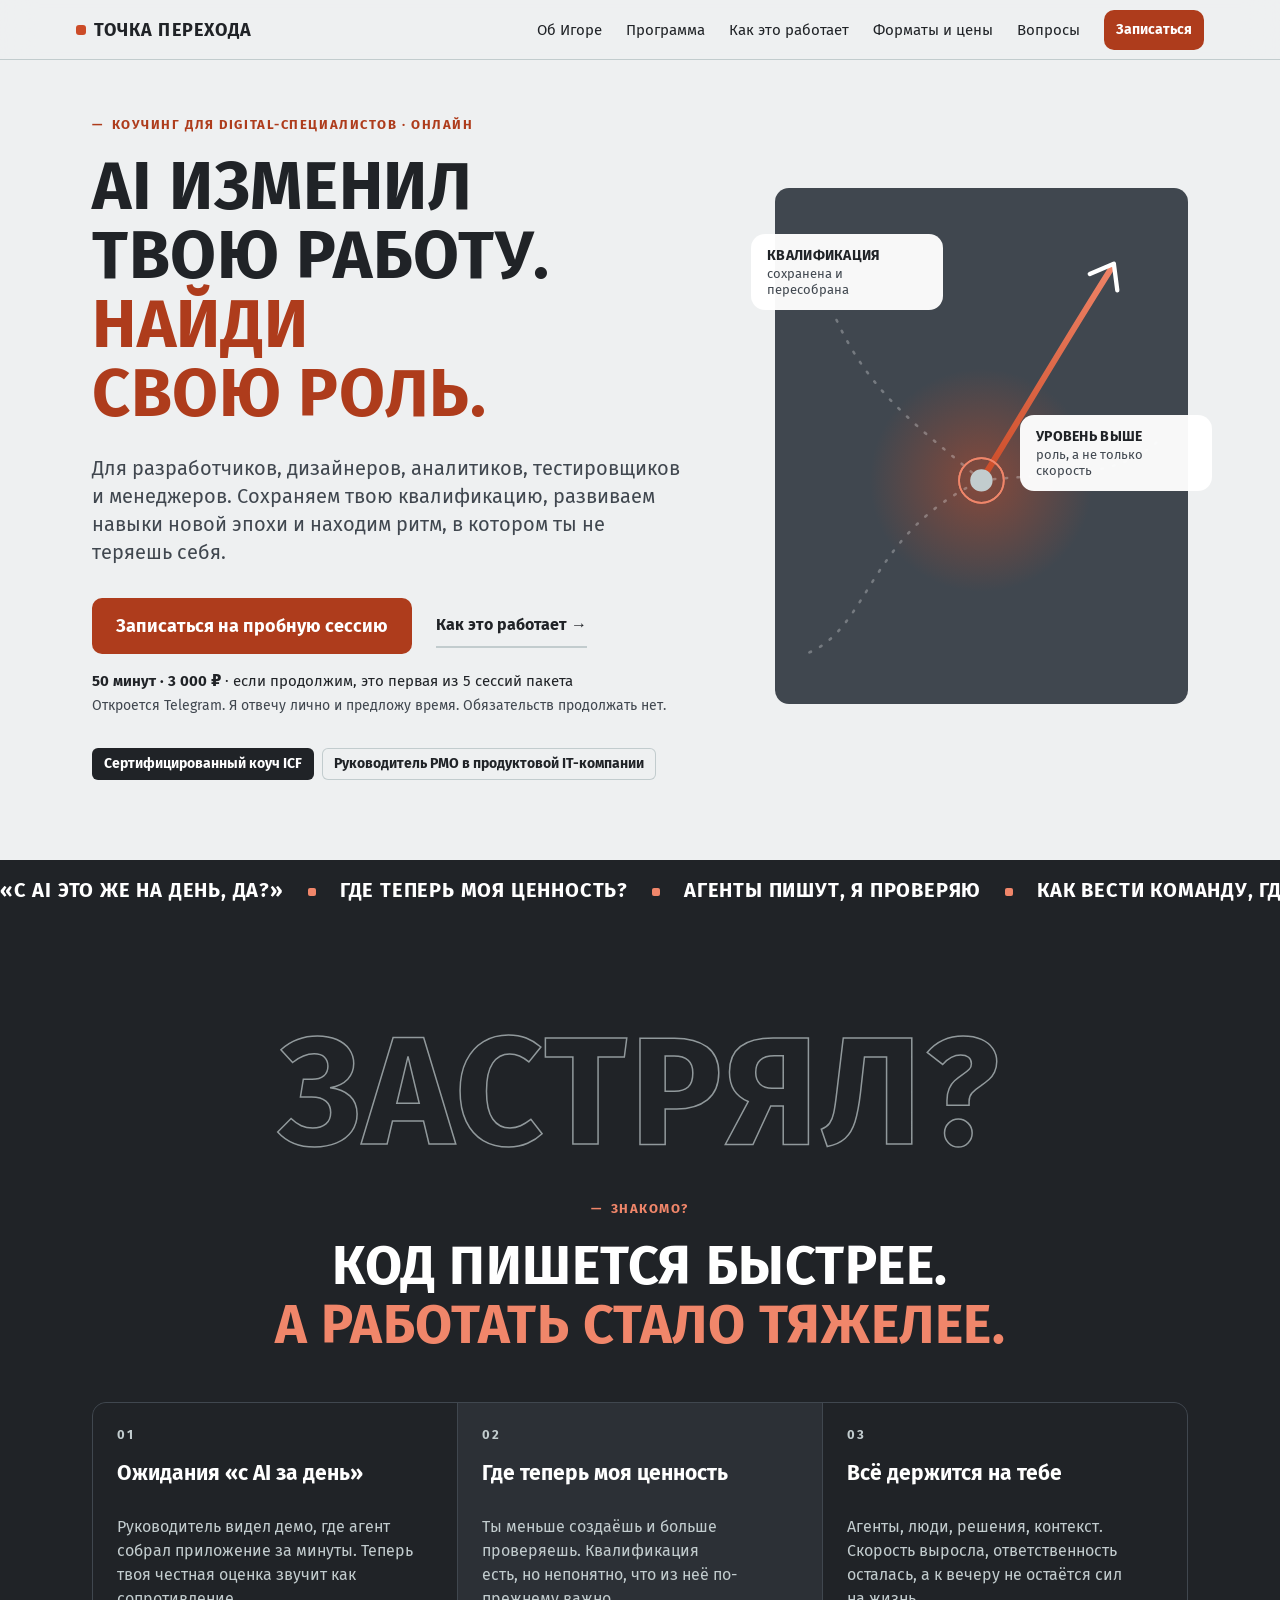
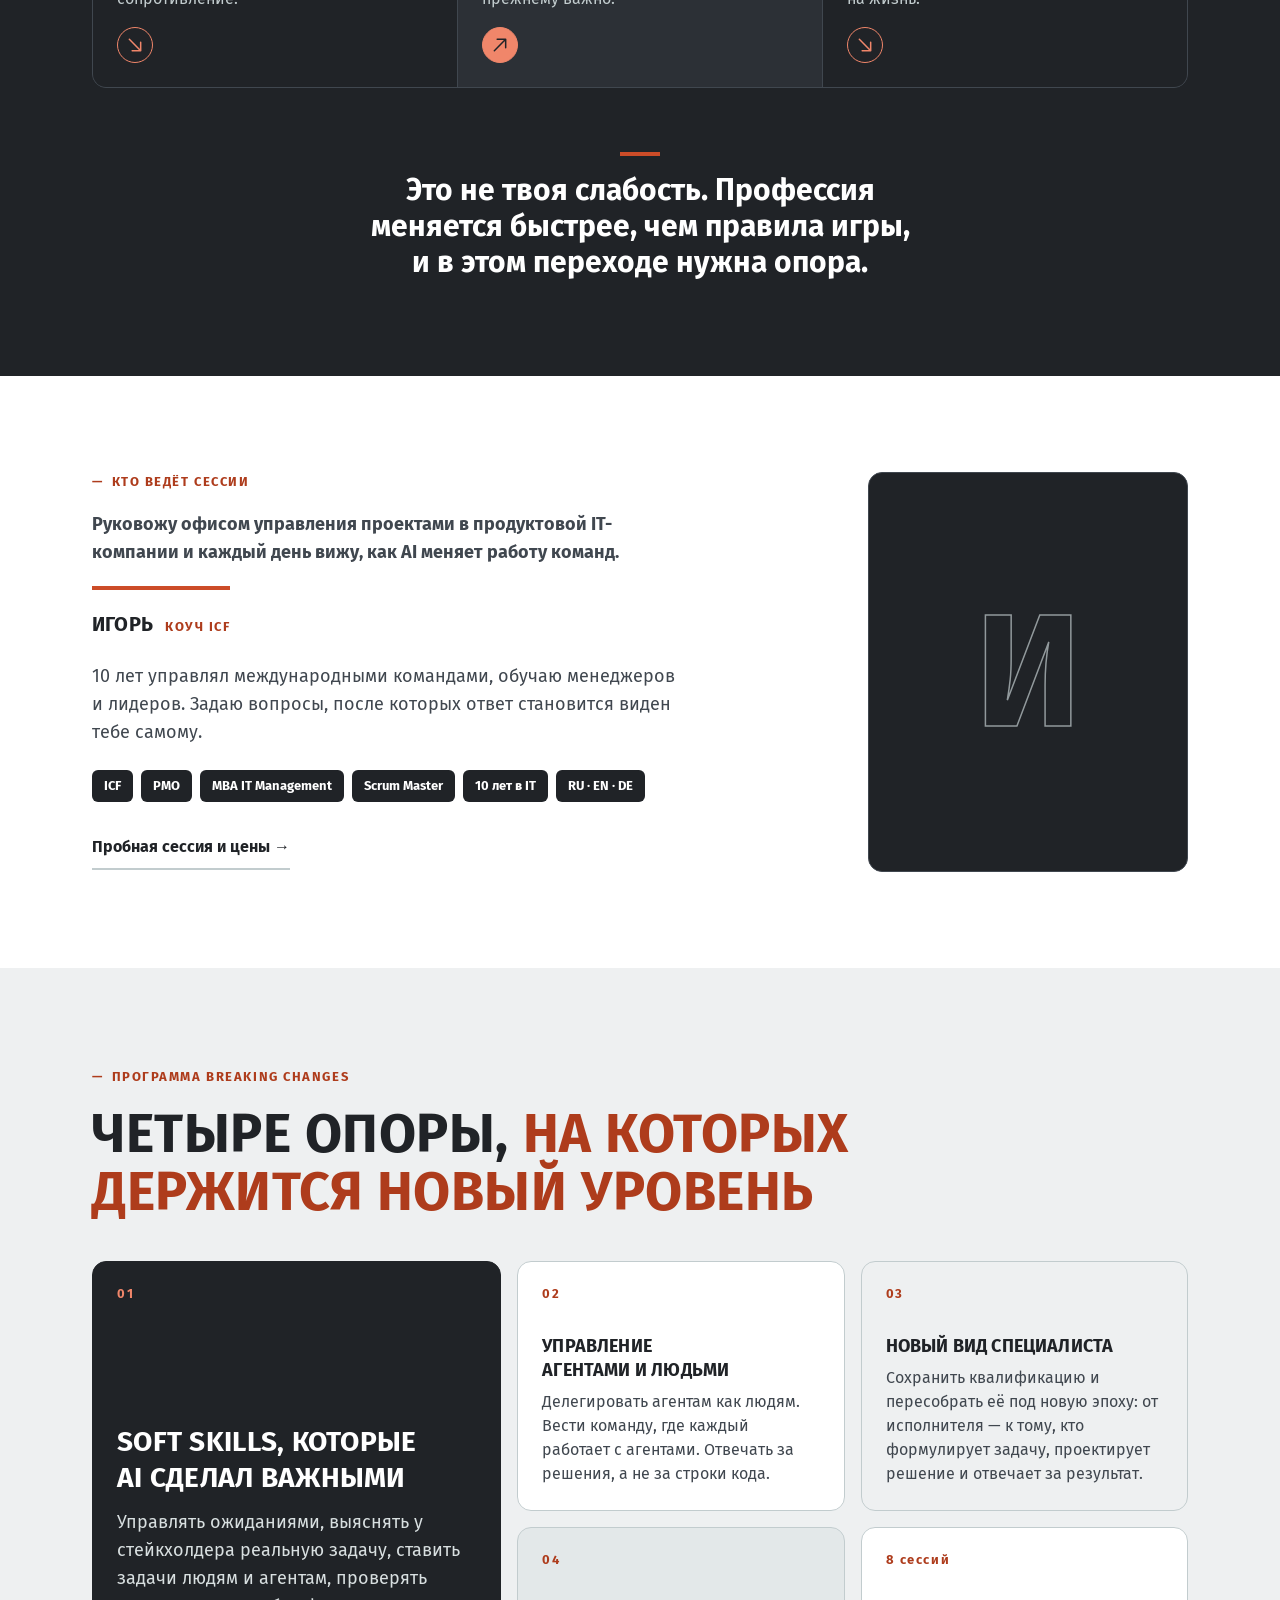
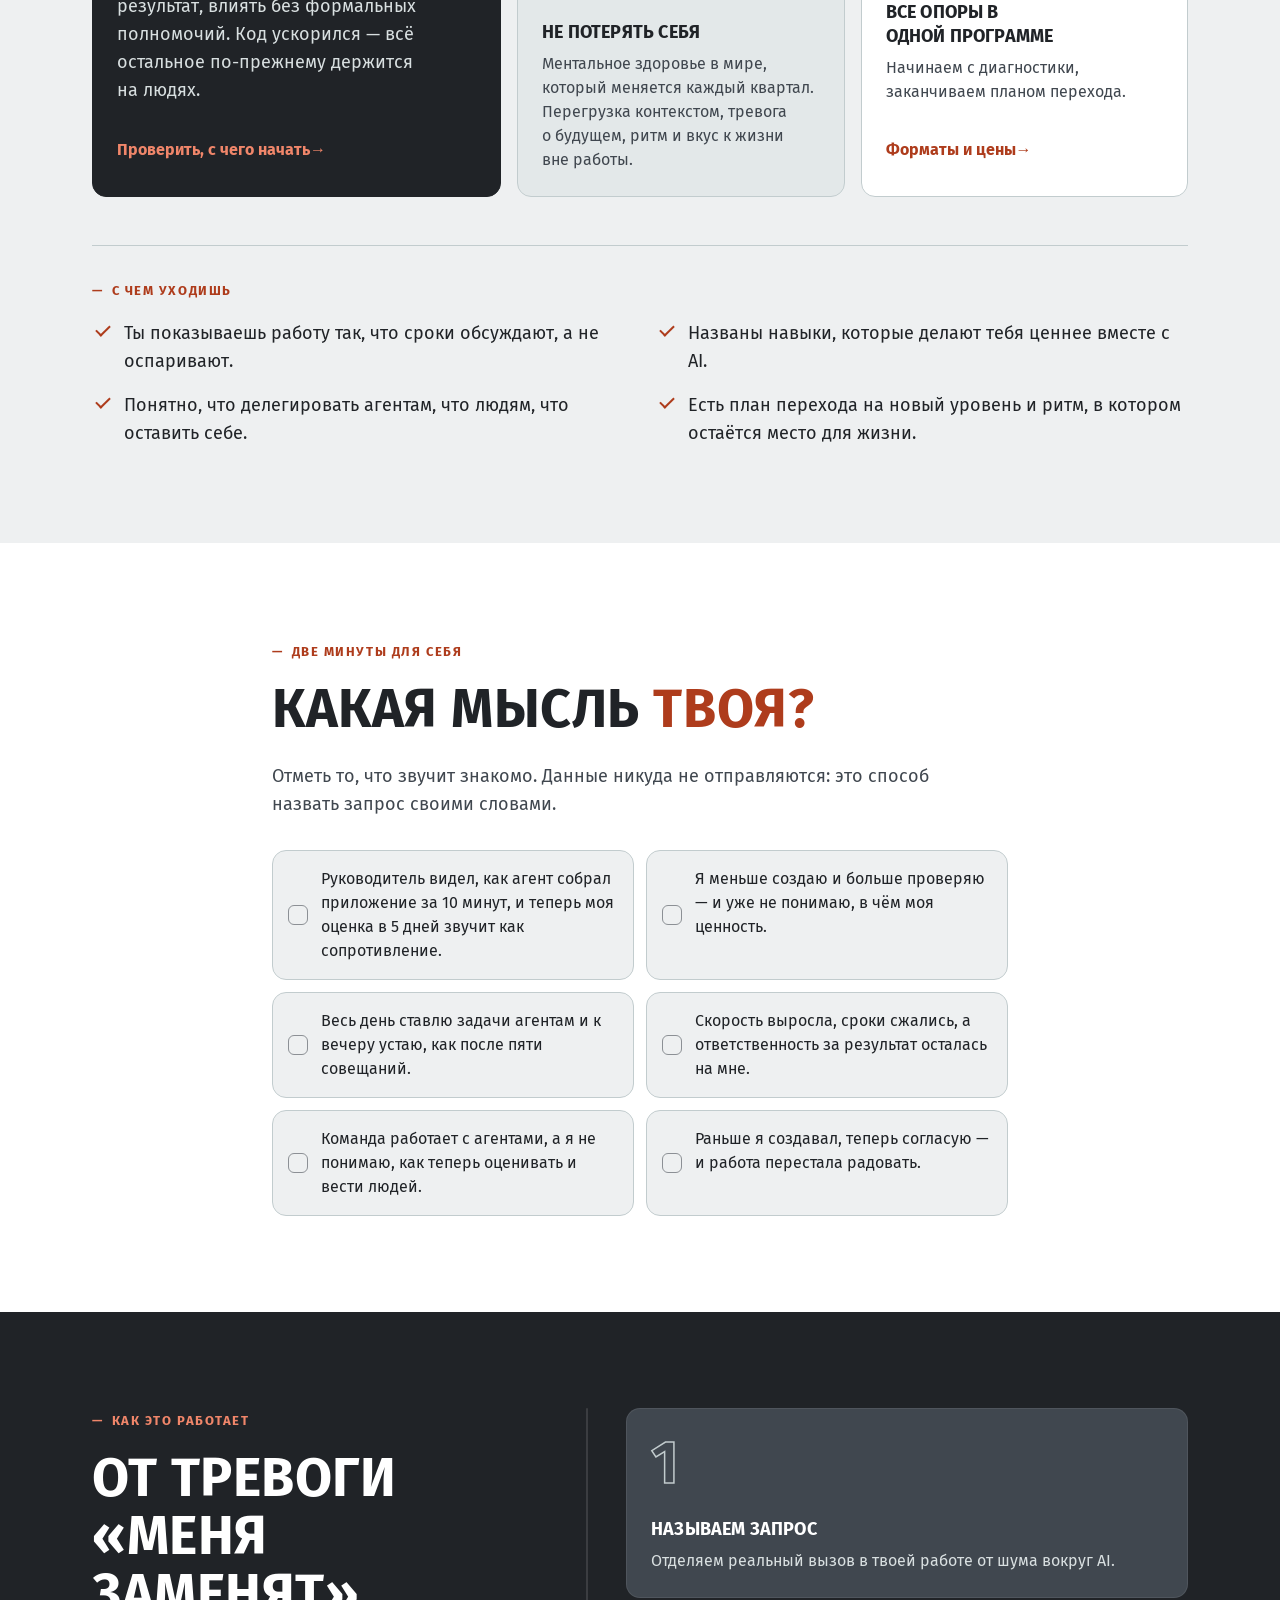
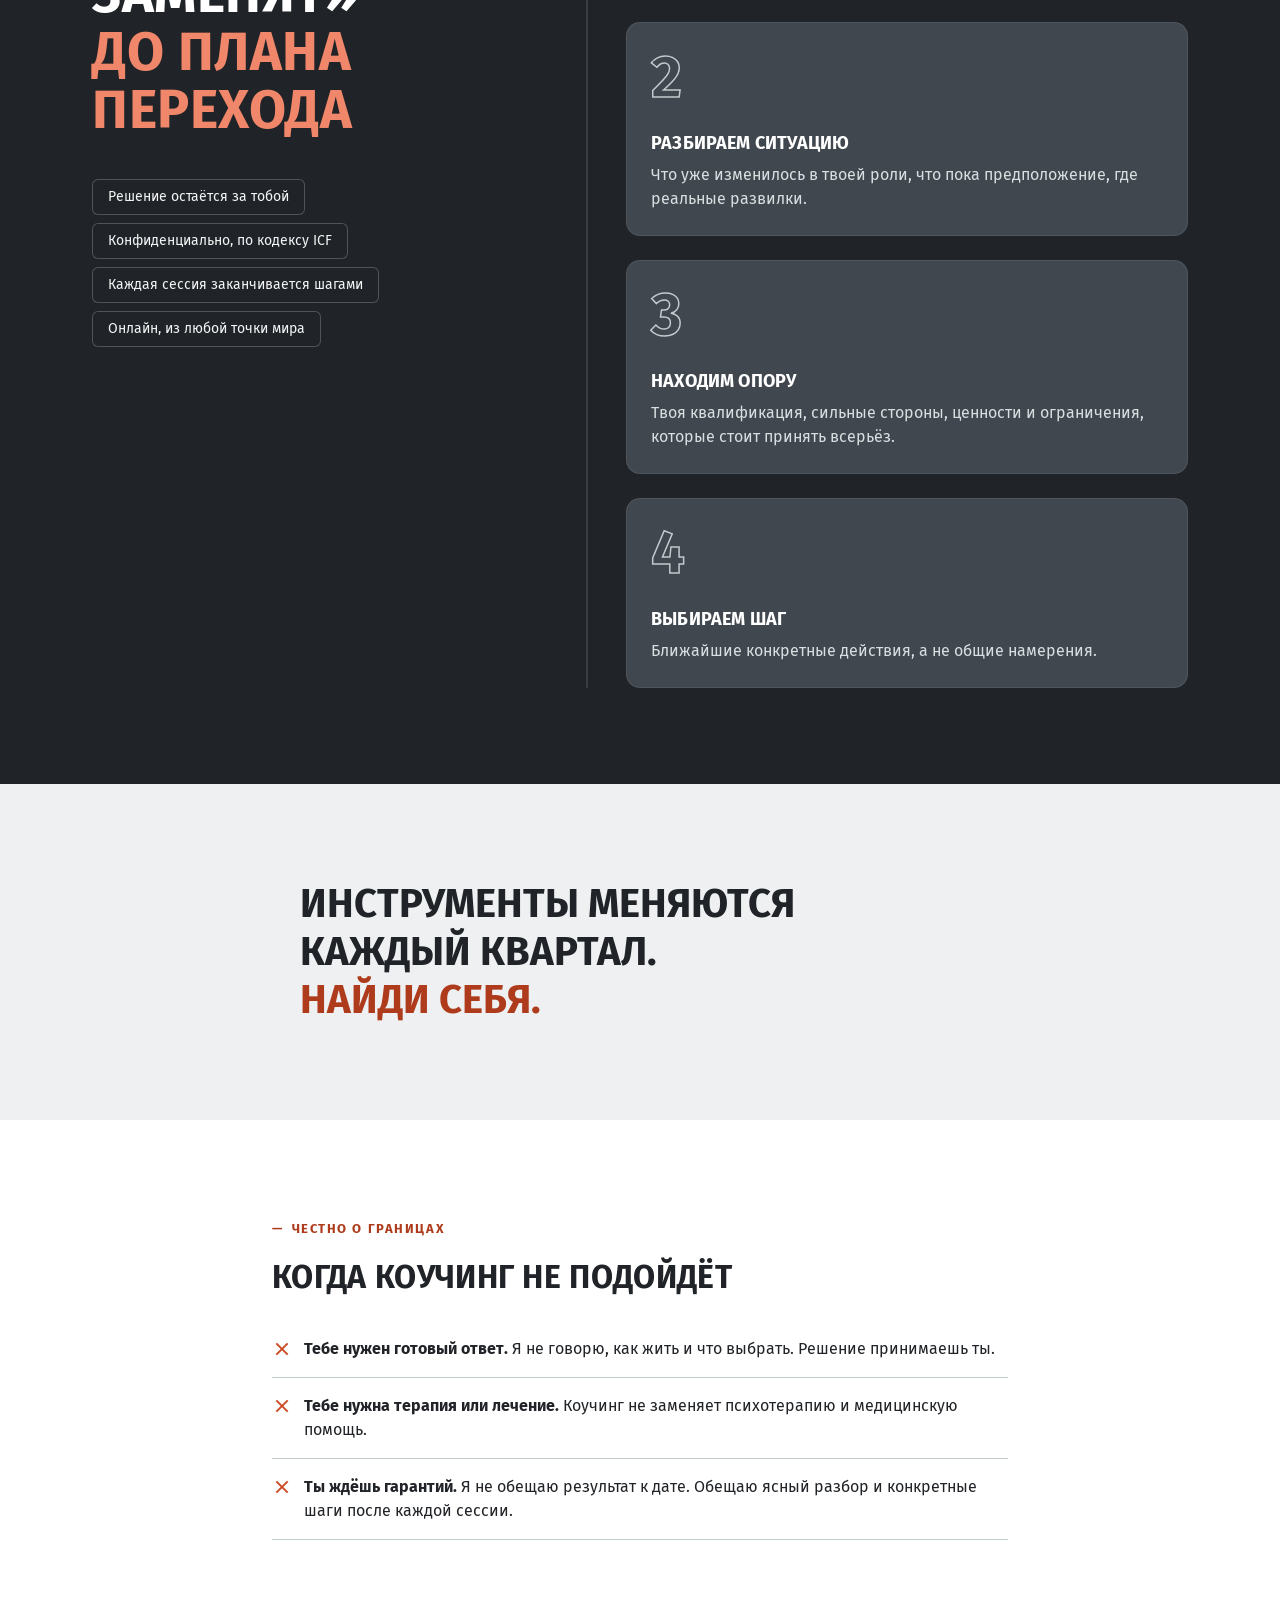
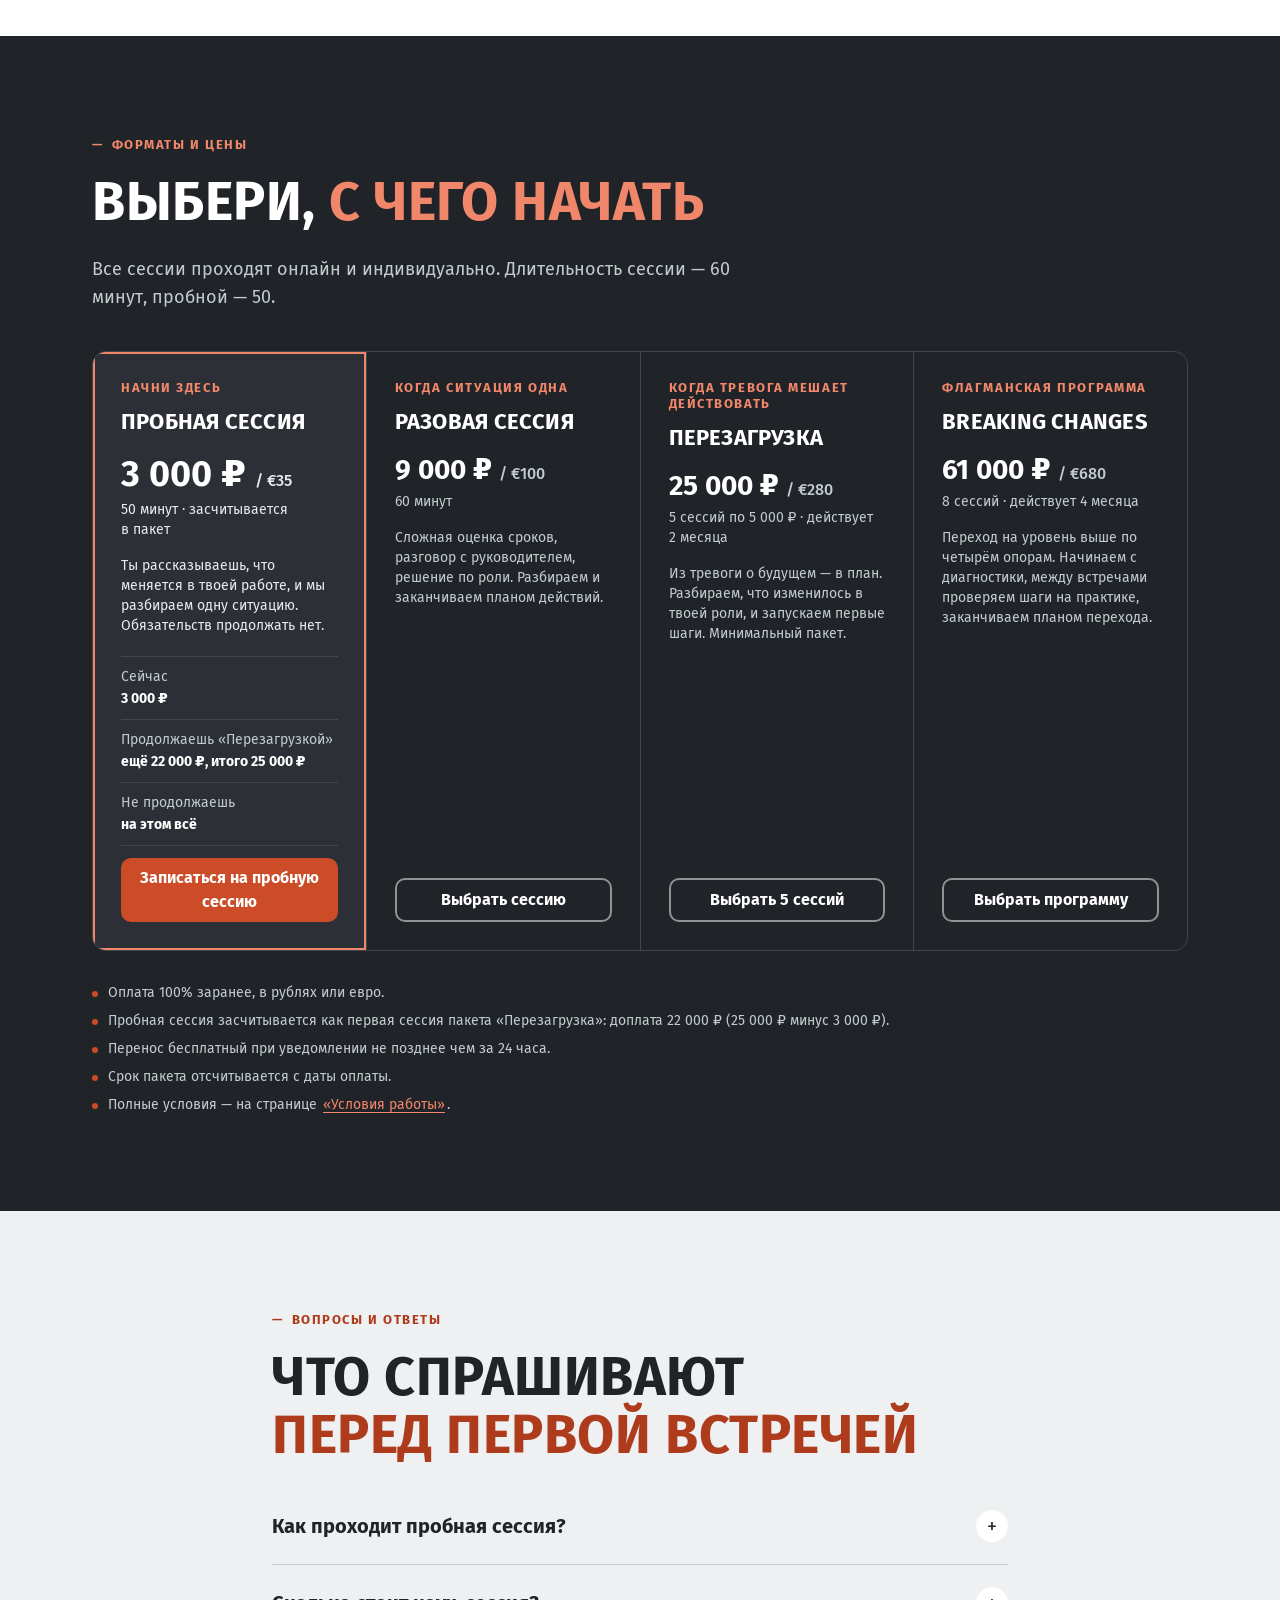
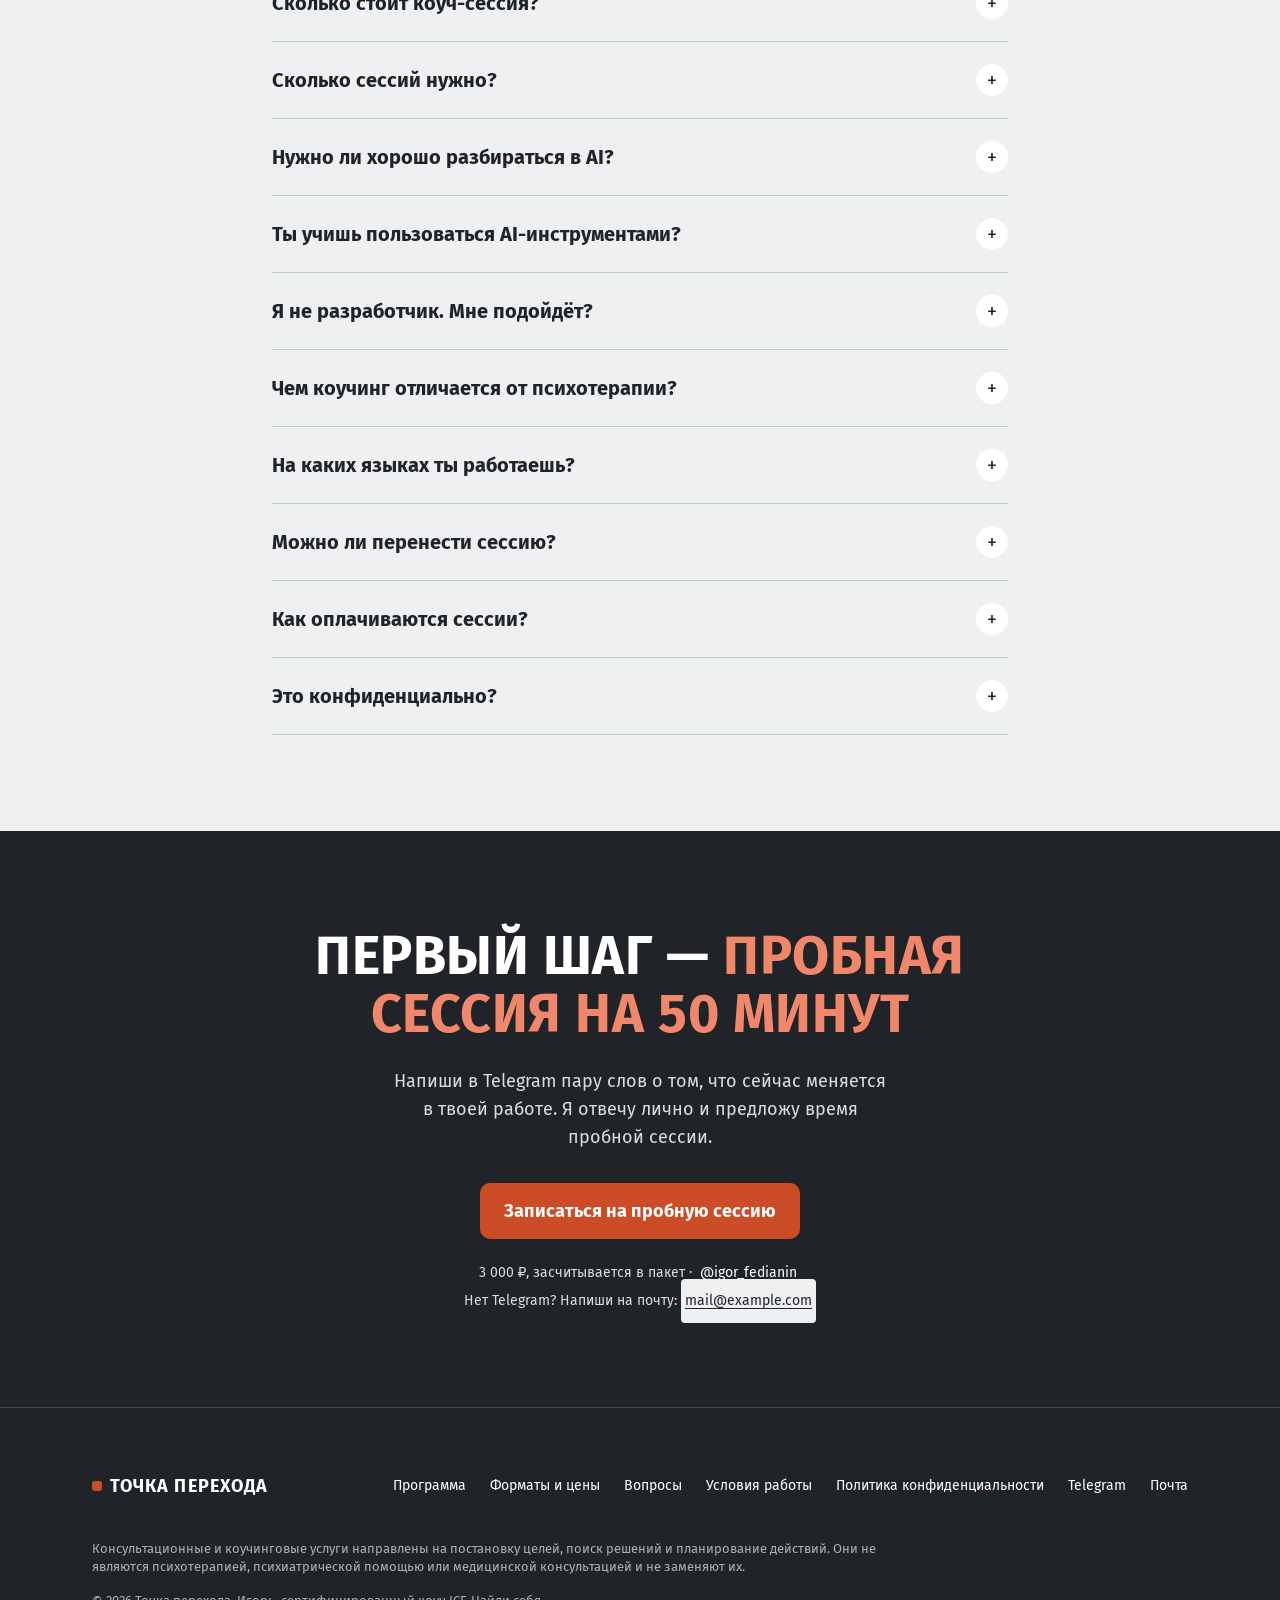
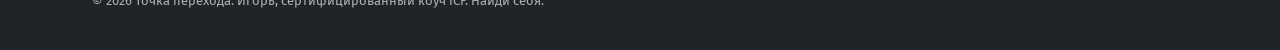
==== commit d8952127: "Второй круг критики: герой, автор, расчёт зачёта, слоган «Найди себя», заглушки - Герой: одна строка" ====
--- a/index.html
+++ b/index.html
@@ -26,7 +26,7 @@
 <meta property="og:image" content="https://igor-fedianin.com/assets/og-image.png">
 <meta property="og:image:width" content="1200">
 <meta property="og:image:height" content="630">
-<meta property="og:image:alt" content="Точка перехода. Не потеряй себя">
+<meta property="og:image:alt" content="Точка перехода. Найди себя">
 <meta name="twitter:card" content="summary_large_image">
 <meta name="twitter:title" content="AI изменил твою работу. Найди свою роль — Точка перехода">
 <meta name="twitter:description" content="Коучинг для digital-специалистов: soft skills эпохи AI, управление агентами и людьми, новая роль и личный ресурс. Онлайн, индивидуально.">
@@ -126,7 +126,7 @@
       "@id": "https://igor-fedianin.com/#service",
       "name": "Точка перехода",
       "alternateName": "Tochka Perehoda",
-      "slogan": "Не потеряй себя",
+      "slogan": "Найди себя",
       "description": "Индивидуальный коучинг онлайн для digital-специалистов в эпоху AI: soft skills, которые AI сделал важными; управление агентами и людьми, работающими с агентами; новая роль специалиста; ментальное здоровье и вкус к жизни.",
       "url": "https://igor-fedianin.com/",
       "image": "https://igor-fedianin.com/assets/og-image.png",
@@ -165,11 +165,11 @@
             "priceCurrency": "RUB",
             "availability": "https://schema.org/OnlineOnly",
             "url": "https://igor-fedianin.com/#formats",
-            "description": "3 000 ₽ или €35, засчитывается как первая сессия пакета «Перезагрузка»",
+            "description": "3 000 ₽ или €35, засчитывается как первая сессия пакета «Перезагрузка» (доплата 22 000 ₽)",
             "itemOffered": {
               "@type": "Service",
               "name": "Пробная коуч-сессия",
-              "description": "Первая сессия 50 минут онлайн: ты рассказываешь, что меняется в твоей работе, мы разбираем одну ситуацию. Если дальше выбираешь пакет из 5 сессий, пробная засчитывается как первая сессия пакета."
+              "description": "Первая сессия 50 минут онлайн: ты рассказываешь, что меняется в твоей работе, мы разбираем одну ситуацию. Если дальше выбираешь пакет из 5 сессий, пробная засчитывается как первая сессия пакета, доплата 22 000 ₽."
             }
           },
           {
@@ -227,7 +227,7 @@
           "name": "Как проходит пробная сессия?",
           "acceptedAnswer": {
             "@type": "Answer",
-            "text": "Это первая сессия онлайн на 50 минут, 3 000 ₽ или €35. Ты рассказываешь, что меняется в твоей работе, мы разбираем одну конкретную ситуацию, и ты уходишь с понятным следующим шагом. Если дальше хочешь работать пакетом из 5 сессий («Перезагрузка»), пробная засчитывается как первая сессия пакета, и её стоимость входит в стоимость пакета. Обязательств продолжать нет."
+            "text": "Это первая сессия онлайн на 50 минут, 3 000 ₽ или €35. Ты рассказываешь, что меняется в твоей работе, мы разбираем одну конкретную ситуацию, и ты уходишь с понятным следующим шагом. Если дальше хочешь работать пакетом из 5 сессий («Перезагрузка»), пробная засчитывается как первая сессия пакета, доплата 22 000 ₽ (25 000 ₽ минус 3 000 ₽). Обязательств продолжать нет."
           }
         },
         {
@@ -352,12 +352,11 @@
           <a class="btn btn--lg" href="https://t.me/igor_fedianin" target="_blank" rel="noopener" data-goal="tg_hero">Записаться на пробную сессию</a>
           <a class="textlink" href="#process">Как это работает</a>
         </div>
-        <p class="hero__by">50 минут · 3&nbsp;000&nbsp;₽ · засчитывается в пакет «Перезагрузка»</p>
+        <p class="hero__by"><b>50 минут · 3&nbsp;000&nbsp;₽</b> · если продолжим, это первая из&nbsp;5 сессий пакета</p>
+        <p class="hero__note">Откроется Telegram. Я отвечу лично и предложу время. Обязательств продолжать нет.</p>
         <ul class="hero__proof" aria-label="Кто ведёт сессии">
           <li>Сертифицированный коуч ICF</li>
           <li>Руководитель PMO в продуктовой IT-компании</li>
-          <li>MBA · Scrum Master</li>
-          <li>RU · EN · DE</li>
         </ul>
       </div>
 
@@ -396,16 +395,6 @@
     </div>
   </div>
 
-  <!-- 2а. Цифры: только факты, которые уже есть на сайте. Счётчики запускаются при появлении (js/main.js) -->
-  <section class="stats" aria-label="Коротко в цифрах">
-    <div class="container stats__grid">
-      <div class="stat reveal"><p class="stat__n"><span data-count="10">10</span><small>лет</small></p><p class="stat__l">управлял международными командами в&nbsp;IT</p></div>
-      <div class="stat reveal"><p class="stat__n"><span data-count="3">3</span><small>языка</small></p><p class="stat__l">сессии на русском, английском и&nbsp;немецком</p></div>
-      <div class="stat reveal"><p class="stat__n"><span>ICF</span><small>коуч</small></p><p class="stat__l">сертифицирован, работаю по Этическому кодексу&nbsp;ICF</p></div>
-      <div class="stat reveal"><p class="stat__n"><span>MBA</span><small>IT</small></p><p class="stat__l">IT&nbsp;Management и сертификат Scrum&nbsp;Master</p></div>
-    </div>
-  </section>
-
   <!-- 3. Узнавание -->
   <section class="section dark why" id="why">
     <div class="container">
@@ -432,20 +421,19 @@
 
   <!-- 3а. Кто ведёт сессии -->
   <section class="section section--tint" id="about">
-    <div class="container duo coach">
+    <div class="container coach">
       <div class="coach__text reveal">
         <p class="eyebrow">Кто ведёт сессии</p>
-        <h2 class="h-md">Игорь, коуч&nbsp;ICF</h2>
-        <p>Руковожу офисом управления проектами в продуктовой IT-компании и каждый день вижу, как AI меняет работу команд. 10 лет управлял международными командами, обучаю менеджеров и лидеров. Задаю вопросы, после которых ответ становится виден тебе самому.</p>
+        <h2 class="coach__sign">Игорь <small>коуч&nbsp;ICF</small></h2>
+        <p class="coach__lead">Руковожу офисом управления проектами в продуктовой IT-компании и каждый день вижу, как AI меняет работу команд.</p>
+        <p>10 лет управлял международными командами, обучаю менеджеров и лидеров. Задаю вопросы, после которых ответ становится виден тебе самому.</p>
+        <ul class="coach__row" aria-label="Квалификация">
+          <li>ICF</li><li>PMO</li><li>MBA IT Management</li><li>Scrum Master</li><li>10 лет в IT</li><li>RU · EN · DE</li>
+        </ul>
         <a class="textlink" href="#formats">Пробная сессия и цены</a>
       </div>
-      <!-- ФОТО 2 (портрет): на место <ul class="coach__creds"> вставьте <picture> из README.md -->
-      <ul class="coach__creds reveal" aria-label="Квалификация">
-        <li><b>ICF</b><span>сертифицированный коуч</span></li>
-        <li><b>PMO</b><span>руководитель офиса управления проектами</span></li>
-        <li><b>MBA</b><span>IT Management</span></li>
-        <li><b>Scrum</b><span>Certified Scrum Master</span></li>
-      </ul>
+      <!-- ФОТО 2 (портрет): ЗАГЛУШКА. Замените <div class="photo photo--ph"> на <picture> из README.md -->
+      <div class="photo photo--ph reveal" role="img" aria-label="Место для портрета"><span aria-hidden="true">И</span></div>
     </div>
   </section>
 
@@ -506,9 +494,7 @@
         <label class="chip"><input type="checkbox" data-topic="role"><span>Я меньше создаю и больше проверяю — и уже не понимаю, в чём моя ценность.</span></label>
         <label class="chip"><input type="checkbox" data-topic="self"><span>Весь день ставлю задачи агентам и к вечеру устаю, как после пяти совещаний.</span></label>
         <label class="chip"><input type="checkbox" data-topic="lead"><span>Скорость выросла, сроки сжались, а ответственность за результат осталась на мне.</span></label>
-        <label class="chip"><input type="checkbox" data-topic="role"><span>Хочу в продукт, архитектуру или лидерство, но не вижу, как туда попасть.</span></label>
         <label class="chip"><input type="checkbox" data-topic="lead"><span>Команда работает с агентами, а я не понимаю, как теперь оценивать и вести людей.</span></label>
-        <label class="chip"><input type="checkbox" data-topic="soft"><span>Знаю, что прав, но не умею донести так, чтобы услышали.</span></label>
         <label class="chip"><input type="checkbox" data-topic="self"><span>Раньше я создавал, теперь согласую — и работа перестала радовать.</span></label>
       </form>
       <div class="check__result" id="check-result" aria-live="polite" hidden>
@@ -549,7 +535,7 @@
   <!-- 7а. Главная мысль: слова проявляются по одному при прокрутке (js/main.js) -->
   <section class="tagline" aria-label="Главная мысль">
     <div class="container">
-      <p class="tagline__text" data-words><span class="line">Инструменты меняются каждый квартал.</span> <span class="line accent">Не&nbsp;потеряй себя.</span></p>
+      <p class="tagline__text" data-words><span class="line">Инструменты меняются каждый квартал.</span> <span class="line accent">Найди&nbsp;себя.</span></p>
     </div>
   </section>
 
@@ -578,7 +564,12 @@
           <h3>Пробная сессия</h3>
           <p class="price__sum">3 000 ₽ <small>/ €35</small></p>
           <p class="price__meta">50 минут · засчитывается в пакет</p>
-          <p>Ты рассказываешь, что меняется в твоей работе, и мы разбираем одну ситуацию. Если дальше выбираешь «Перезагрузку» из 5 сессий, пробная становится первой сессией пакета.</p>
+          <p>Ты рассказываешь, что меняется в твоей работе, и мы разбираем одну ситуацию. Обязательств продолжать нет.</p>
+          <ul class="ledger">
+            <li><span>Сейчас</span><b>3 000 ₽</b></li>
+            <li><span>Продолжаешь «Перезагрузкой»</span><b>ещё 22&nbsp;000&nbsp;₽, итого 25&nbsp;000&nbsp;₽</b></li>
+            <li><span>Не продолжаешь</span><b>на этом всё</b></li>
+          </ul>
           <a class="btn btn--block" href="https://t.me/igor_fedianin" target="_blank" rel="noopener" data-goal="tg_price_trial">Записаться на пробную сессию</a>
         </article>
         <article class="price reveal">
@@ -608,7 +599,7 @@
       </div>
       <ul class="terms">
         <li>Оплата 100% заранее, в рублях или евро.</li>
-        <li>Пробная сессия засчитывается как первая сессия пакета «Перезагрузка»: её стоимость входит в стоимость пакета.</li>
+        <li>Пробная сессия засчитывается как первая сессия пакета «Перезагрузка»: доплата 22&nbsp;000&nbsp;₽ (25&nbsp;000&nbsp;₽ минус 3&nbsp;000&nbsp;₽).</li>
         <li>Перенос бесплатный при уведомлении не позднее чем за 24 часа.</li>
         <li>Срок пакета отсчитывается с даты оплаты.</li>
         <li>Полные условия — на странице <a href="oferta.html">«Условия работы»</a>.</li>
@@ -635,7 +626,7 @@
       <p class="eyebrow">Вопросы и ответы</p>
       <h2>Что спрашивают <em>перед первой встречей</em></h2>
       <div class="faq">
-        <details><summary>Как проходит пробная сессия?</summary><p>Это первая сессия онлайн на 50 минут, 3 000 ₽ или €35. Ты рассказываешь, что меняется в твоей работе, мы разбираем одну конкретную ситуацию, и ты уходишь с понятным следующим шагом. Если дальше хочешь работать пакетом из 5 сессий («Перезагрузка»), пробная засчитывается как первая сессия пакета, и её стоимость входит в стоимость пакета. Обязательств продолжать нет.</p></details>
+        <details><summary>Как проходит пробная сессия?</summary><p>Это первая сессия онлайн на 50 минут, 3 000 ₽ или €35. Ты рассказываешь, что меняется в твоей работе, мы разбираем одну конкретную ситуацию, и ты уходишь с понятным следующим шагом. Если дальше хочешь работать пакетом из 5 сессий («Перезагрузка»), пробная засчитывается как первая сессия пакета, доплата 22 000 ₽ (25 000 ₽ минус 3 000 ₽). Обязательств продолжать нет.</p></details>
         <details><summary>Сколько стоит коуч-сессия?</summary><p>Пробная сессия 50 минут — 3 000 ₽ или €35, засчитывается в пакет. Разовая сессия 60 минут — 9 000 ₽ или €100. «Перезагрузка», 5 сессий — 25 000 ₽ или €280 (5 000 ₽ за сессию), действует 2 месяца. Программа Breaking Changes, 8 сессий — 61 000 ₽ или €680, действует 4 месяца.</p></details>
         <details><summary>Сколько сессий нужно?</summary><p>Зависит от запроса. Одну конкретную ситуацию — сложную оценку сроков, разговор с руководителем, решение — часто удаётся разобрать за одну сессию. Чтобы выйти из тревоги в план и начать действовать, подходит «Перезагрузка» из 5 сессий. Для перехода на новый уровень по всем четырём опорам — программа Breaking Changes из 8 сессий.</p></details>
         <details><summary>Нужно ли хорошо разбираться в AI?</summary><p>Нет. Мы работаем не с инструментами, а с твоей ролью: навыками, решениями, коммуникацией и личным ресурсом. Уровень владения AI может быть любым — от осторожного интереса до ежедневной работы с агентами.</p></details>
@@ -657,6 +648,8 @@
       <p>Напиши в Telegram пару слов о том, что сейчас меняется в твоей работе. Я отвечу лично и предложу время пробной сессии.</p>
       <a class="btn btn--lg" href="https://t.me/igor_fedianin" target="_blank" rel="noopener" data-goal="tg_final">Записаться на пробную сессию</a>
       <p class="cta__note">3&nbsp;000&nbsp;₽, засчитывается в пакет · <a href="https://t.me/igor_fedianin" target="_blank" rel="noopener" data-goal="tg_final_link">@igor_fedianin</a></p>
+      <!-- ЗАГЛУШКА: замените mail@example.com на настоящую почту (здесь и в подвале) -->
+      <p class="cta__note">Нет Telegram? Напиши на почту: <a class="todo" href="mailto:mail@example.com" data-goal="mail_final">mail@example.com</a></p>
     </div>
   </section>
 </main>
@@ -674,16 +667,17 @@
         <a href="oferta.html">Условия работы</a>
         <a href="privacy.html">Политика конфиденциальности</a>
         <a href="https://t.me/igor_fedianin" target="_blank" rel="noopener" data-goal="tg_footer">Telegram</a>
+        <a href="mailto:mail@example.com" data-goal="mail_footer">Почта</a>
       </nav>
     </div>
     <p class="disclaimer">Консультационные и коучинговые услуги направлены на постановку целей, поиск решений и планирование действий. Они не являются психотерапией, психиатрической помощью или медицинской консультацией и не заменяют их.</p>
-    <p class="copy">© 2026 Точка перехода. Игорь, сертифицированный коуч ICF. Не потеряй себя.</p>
+    <p class="copy">© 2026 Точка перехода. Игорь, сертифицированный коуч ICF. Найди себя.</p>
   </div>
 </footer>
 
 <!-- Баннер cookie: показывается, только если в js/config.js указан хотя бы один счётчик -->
 <div class="sticky-cta" id="stickyCta">
-  <a class="btn btn--block" href="https://t.me/igor_fedianin" target="_blank" rel="noopener" data-goal="tg_sticky">Пробная сессия · 3&nbsp;000&nbsp;₽</a>
+  <a class="btn btn--block" href="https://t.me/igor_fedianin" target="_blank" rel="noopener" data-goal="tg_sticky">Записаться на пробную сессию</a>
 </div>
 
 <div class="cookie" id="cookie" role="region" aria-label="Согласие на cookie" hidden>
--- a/css/style.css
+++ b/css/style.css
@@ -123,7 +123,7 @@
 /* ---------- Кнопки ---------- */
 /* Button-md: 16/24 Semibold, отступы 8 и 12 px */
 .btn { display: inline-flex; align-items: center; justify-content: center; min-height: 44px; padding: 8px 16px; border: 0; border-radius: var(--r-xl); background: var(--accent-ink); color: var(--on-accent); font: 700 16px/24px var(--font); text-decoration: none; text-align: center; cursor: pointer; transition: transform 300ms var(--ease), background-color 300ms var(--ease), color 300ms var(--ease); }
-.btn:hover { background: #8f3016; }
+.btn:hover { background: var(--accent-hover); }
 .btn:active { transform: scale(.98); }
 .btn--ghost, .btn--line { background: transparent; color: var(--ink); box-shadow: inset 0 0 0 2px var(--ink); }
 .btn--ghost:hover, .btn--line:hover { background: var(--ink); color: #fff; }
@@ -183,7 +183,7 @@
 html:not(.js) .nav a:not(.btn) { font-size: 14px; line-height: 20px; padding: 8px 0; }
 
 /* ---------- Первый экран ---------- */
-.hero { padding: 112px 0 64px; }
+.hero { padding: 112px 0 64px; overflow-x: clip; }
 .hero__grid { display: grid; gap: 48px; padding-top: 16px; }
 /* Заголовок первого экрана: градиент только на тексте, слева направо */
 .hero h1 { max-width: 680px; }
@@ -203,7 +203,9 @@
 .hero .lead { color: var(--muted); }
 .hero .actions .btn { flex: 0 1 auto; }
 .hero .actions { align-items: center; gap: 12px 24px; }
-.hero__by { margin: 16px 0 0; font-size: 14px; line-height: 20px; color: var(--muted); }
+.hero__by { margin: 16px 0 0; font-size: 15px; line-height: 22px; color: var(--ink); }
+.hero__by b { font-weight: 700; }
+.hero__note { margin: 4px 0 0; font-size: 14px; line-height: 20px; color: var(--muted); }
 .hero__proof { display: flex; flex-wrap: wrap; gap: 8px; margin: 32px 0 0; }
 .hero__proof li { padding: 6px 12px; border-radius: var(--r-md); box-shadow: inset 0 0 0 1px var(--line); font-size: 14px; line-height: 20px; font-weight: 600; color: var(--ink); }
 .hero__proof li:first-child { background: var(--ink); color: #fff; box-shadow: none; }
@@ -229,13 +231,6 @@
 .marquee span { font-size: 18px; line-height: 28px; font-weight: 700; text-transform: uppercase; letter-spacing: .04em; white-space: nowrap; padding-right: 24px; } /* Title 2 */
 .marquee span::after { content: ""; display: inline-block; width: 8px; height: 8px; margin-left: 24px; border-radius: 2px; background: var(--accent-soft); vertical-align: middle; }
 @keyframes marquee { to { transform: translateX(-50%); } }
-
-/* ---------- Цифры ---------- */
-.stats { padding: 48px 0; }
-.stats__grid { display: grid; grid-template-columns: 1fr 1fr; gap: 32px 24px; border-top: 1px solid var(--line); padding-top: 28px; }
-.stat__n { margin: 0 0 8px; font-size: 52px; line-height: 52px; font-weight: 700; letter-spacing: 0; font-variant-numeric: tabular-nums; }
-.stat__n small { font-size: 20px; line-height: 28px; font-weight: 700; letter-spacing: 0; color: var(--accent-ink); margin-left: 4px; }
-.stat__l { margin: 0; color: var(--muted); font-size: 13px; line-height: 18px; letter-spacing: .08em; text-transform: uppercase; font-weight: 600; max-width: 18em; }
 
 /* ---------- Закреплённая кнопка записи (только телефон и планшет) ---------- */
 .sticky-cta { position: fixed; z-index: 45; left: 0; right: 0; bottom: 0; padding: 12px 16px calc(12px + env(safe-area-inset-bottom)); background: rgb(238 240 241 / .94); backdrop-filter: blur(16px); -webkit-backdrop-filter: blur(16px); border-top: 1px solid var(--line); transform: translateY(100%); visibility: hidden; transition: transform 400ms var(--ease), visibility 0s linear 400ms; }
@@ -366,8 +361,13 @@
 .price__meta { color: var(--muted); font-size: 14px; line-height: 20px; }
 .price p:not([class]) { color: var(--muted); font-size: 14px; line-height: 20px; flex: 1; }
 .price .btn { margin-top: 12px; }
+.ledger { margin: 4px 0 0; display: grid; gap: 0; border-top: 1px solid var(--deep-2); }
+.ledger li { display: flex; flex-direction: column; gap: 2px; padding: 10px 0; border-bottom: 1px solid var(--deep-2); font-size: 14px; line-height: 20px; }
+.ledger span { color: #c2ccce; }
+.ledger b { color: #fff; font-weight: 700; }
 .terms { margin-top: 32px; display: grid; gap: 8px; color: var(--muted); font-size: 14px; line-height: 20px; }
 .terms li { padding-left: 16px; position: relative; }
+.terms a { display: inline-block; padding: 12px 2px; margin: -12px 0; }
 .terms li::before { content: ""; position: absolute; left: 0; top: 8px; width: 6px; height: 6px; border-radius: var(--r-full); background: var(--accent); }
 
 /* ---------- Границы и коуч ---------- */
@@ -375,14 +375,21 @@
 .crosses li { position: relative; padding: 16px 0 16px 32px; border-bottom: 1px solid #c2ccce; }
 .crosses li::before, .crosses li::after { content: ""; position: absolute; left: 2px; top: 27px; width: 16px; height: 2px; background: var(--accent); transform: rotate(45deg); }
 .crosses li::after { transform: rotate(-45deg); }
+.coach { display: grid; gap: 40px; }
+.coach__text { max-width: 760px; display: flex; flex-direction: column; align-items: flex-start; }
 .coach__text p:not(.eyebrow) { color: var(--muted); font-size: 18px; line-height: 28px; max-width: 34em; }
-.coach__text h2 { margin-bottom: 16px; }
-.coach__creds { display: grid; grid-template-columns: 1fr 1fr; gap: 1px; background: var(--deep-2); border: 1px solid var(--deep-2); border-radius: var(--r-2xl); overflow: hidden; }
-.coach__creds li { display: flex; flex-direction: column; justify-content: space-between; gap: 24px; min-height: 160px; padding: 20px; background: var(--deep); color: #fff; }
-.coach__creds li:nth-child(2), .coach__creds li:nth-child(3) { background: #2c3036; }
-.coach__creds b { font-size: 36px; line-height: 40px; font-weight: 700; letter-spacing: .01em; text-transform: uppercase; color: var(--accent-soft); }
-.coach__creds span { font-size: 14px; line-height: 20px; color: #d8dfe0; }
+.coach__text .coach__lead { order: 2; color: var(--ink); font-size: 24px; line-height: 32px; font-weight: 700; max-width: 26em; margin-bottom: 20px; text-wrap: balance; }
+.coach__text .coach__sign { order: 3; margin: 0 0 24px; font-size: 20px; line-height: 28px; display: flex; align-items: baseline; gap: 12px; padding-top: 20px; border-top: 4px solid var(--accent); }
+.coach__sign small { font-size: 13px; line-height: 16px; letter-spacing: .12em; font-weight: 600; color: var(--accent-ink); }
+.coach__text .eyebrow { order: 1; }
+.coach__text > p:not(.eyebrow):not(.coach__lead) { order: 4; }
+.coach__row { order: 5; display: flex; flex-wrap: wrap; gap: 8px; margin: 8px 0 24px; }
+.coach__row li { padding: 6px 12px; border-radius: var(--r-md); background: var(--deep); color: #fff; font-size: 13px; line-height: 20px; font-weight: 700; }
+.coach__text .textlink { order: 6; }
 .photo { border-radius: var(--r-2xl); width: 100%; max-width: 320px; aspect-ratio: 4 / 5; object-fit: cover; }
+/* Заглушка портрета: контурная буква на тёмном, пока нет фото */
+.photo--ph { display: grid; place-content: center; background: var(--deep); border: 1px solid var(--deep-2); }
+.photo--ph span { font-size: 160px; line-height: 1; font-weight: 700; text-transform: uppercase; color: transparent; -webkit-text-stroke: 1.5px var(--mint); opacity: .7; user-select: none; }
 
 /* ---------- С чем уходишь ---------- */
 .outcomes { margin-top: 48px; padding-top: 32px; border-top: 1px solid var(--line); }
@@ -407,6 +414,7 @@
 .cta__note { font-size: 14px !important; line-height: 20px !important; margin: 24px auto 0 !important; }
 .cta a:not(.btn) { color: #fff; }
 .cta__note a { display: inline-block; padding: 12px 4px; margin: -12px 0; }
+.cta__note + .cta__note { margin-top: 8px !important; }
 
 /* ---------- Подвал ---------- */
 .footer { padding: 56px 0 calc(40px + env(safe-area-inset-bottom)); font-size: 14px; line-height: 20px; background: var(--deep); color: #c2ccce; border-top: 1px solid var(--deep-2); }
@@ -433,6 +441,7 @@
 .doc li { margin-bottom: 8px; }
 .doc .muted { color: var(--muted); }
 .todo { background: var(--sand-tint); padding: 0 4px; border-radius: 4px; }
+.cta a.todo { color: var(--ink); }
 
 /* ---------- Если main.js не загрузился: показываем всё ---------- */
 html.js-failed .reveal { opacity: 1 !important; transform: none !important; }
@@ -474,6 +483,7 @@
   .bento { grid-template-columns: 1fr 1fr; }
   .tile--hero { grid-column: 1 / -1; }
   .outcomes ul { grid-template-columns: 1fr 1fr; gap: 16px 32px; }
+  .coach:has(picture, .photo) { grid-template-columns: 1fr 320px; align-items: center; gap: 64px; }
   .footer__top { grid-template-columns: auto 1fr; align-items: center; }
   .footer__nav { justify-content: flex-end; }
   .float--a { left: -24px; }
@@ -482,18 +492,14 @@
   .cookie p { margin: 0; }
   .cookie__btns { flex: none; }
   .tagline__text { font-size: 32px; line-height: 40px; }
-  .stats__grid { grid-template-columns: repeat(4, 1fr); }
 }
 
 /* ---------- Десктоп ---------- */
 @media (min-width: 980px) {
   h1 { font-size: clamp(52px, 5.2vw, 72px); line-height: 1.04; }
   h2 { font-size: clamp(40px, 4.2vw, 56px); line-height: 1.08; }
-  .stat__n { font-size: 64px; line-height: 64px; }
-  .stats { padding: 80px 0; }
   .why { padding: 80px 0 96px; }
-  .coach__creds li { min-height: 200px; padding: 28px; }
-  .coach__creds b { font-size: 48px; line-height: 52px; }
+  .coach__text .coach__lead { font-size: 30px; line-height: 38px; }
   .h-md { font-size: 32px; line-height: 40px; }
   .lead { font-size: 20px; line-height: 28px; }
   .compare li { font-size: 18px; line-height: 28px; }
@@ -506,10 +512,10 @@
   .sticky-cta { display: none; }
   .js .nav, .nav { position: static; z-index: auto; height: auto; flex-direction: row; align-items: center; gap: 24px; padding: 0; background: none; backdrop-filter: none; -webkit-backdrop-filter: none; opacity: 1; visibility: visible; overflow: visible; }
   .js .nav > * { opacity: 1; transform: none; transition: color 300ms var(--ease); }
-  .nav a:not(.btn) { padding: 8px 0; font-size: 15px; line-height: 20px; font-weight: 400; text-transform: none; letter-spacing: 0; }
+  .nav a:not(.btn) { padding: 12px 0; font-size: 15px; line-height: 20px; font-weight: 400; text-transform: none; letter-spacing: 0; }
   .nav .btn { margin: 0; }
-  .hero { padding: 128px 0 96px; }
-  .hero__grid { grid-template-columns: 1.2fr .8fr; align-items: center; gap: 64px; padding-top: 48px; }
+  .hero { padding: 112px 0 80px; }
+  .hero__grid { grid-template-columns: 1.2fr .8fr; align-items: center; gap: 64px; padding-top: 0; }
   .section { padding: 96px 0; }
   .tagline { padding: 96px 0; }
   .tagline__text { font-size: 40px; line-height: 48px; }
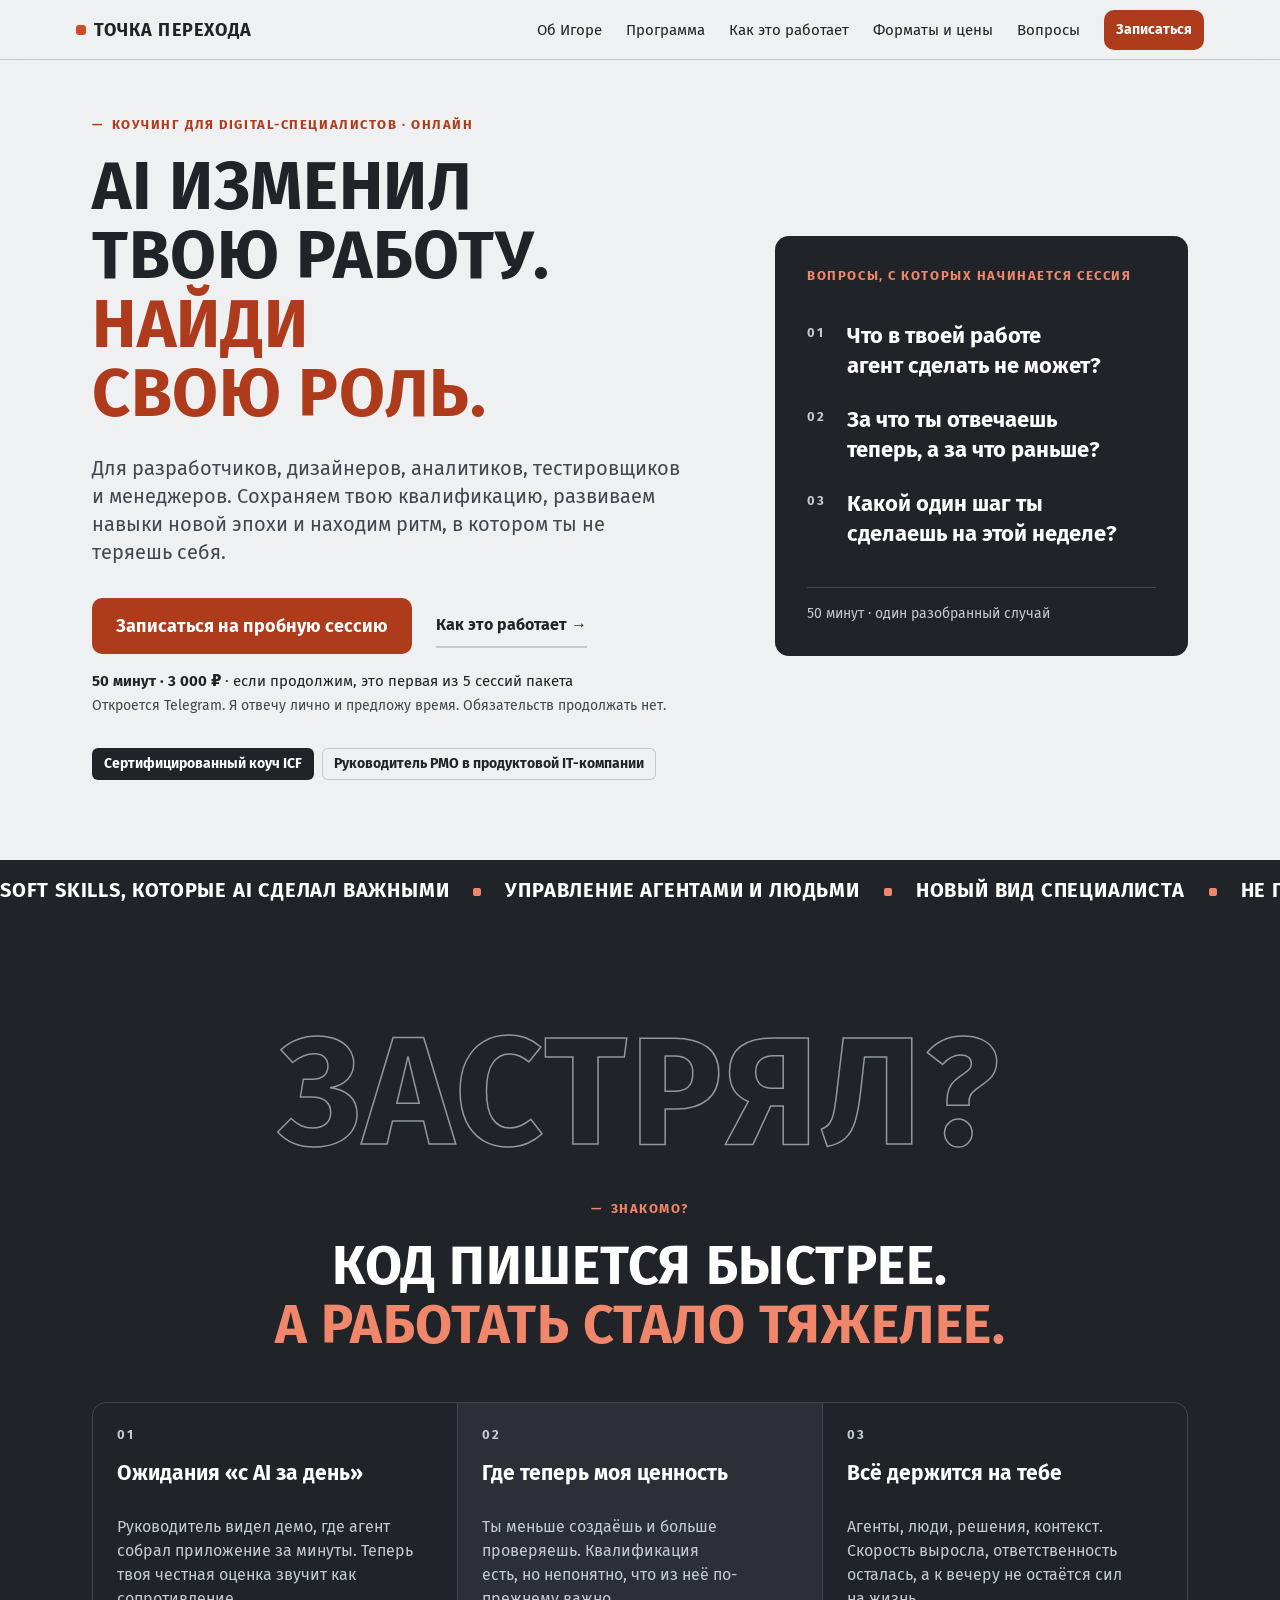
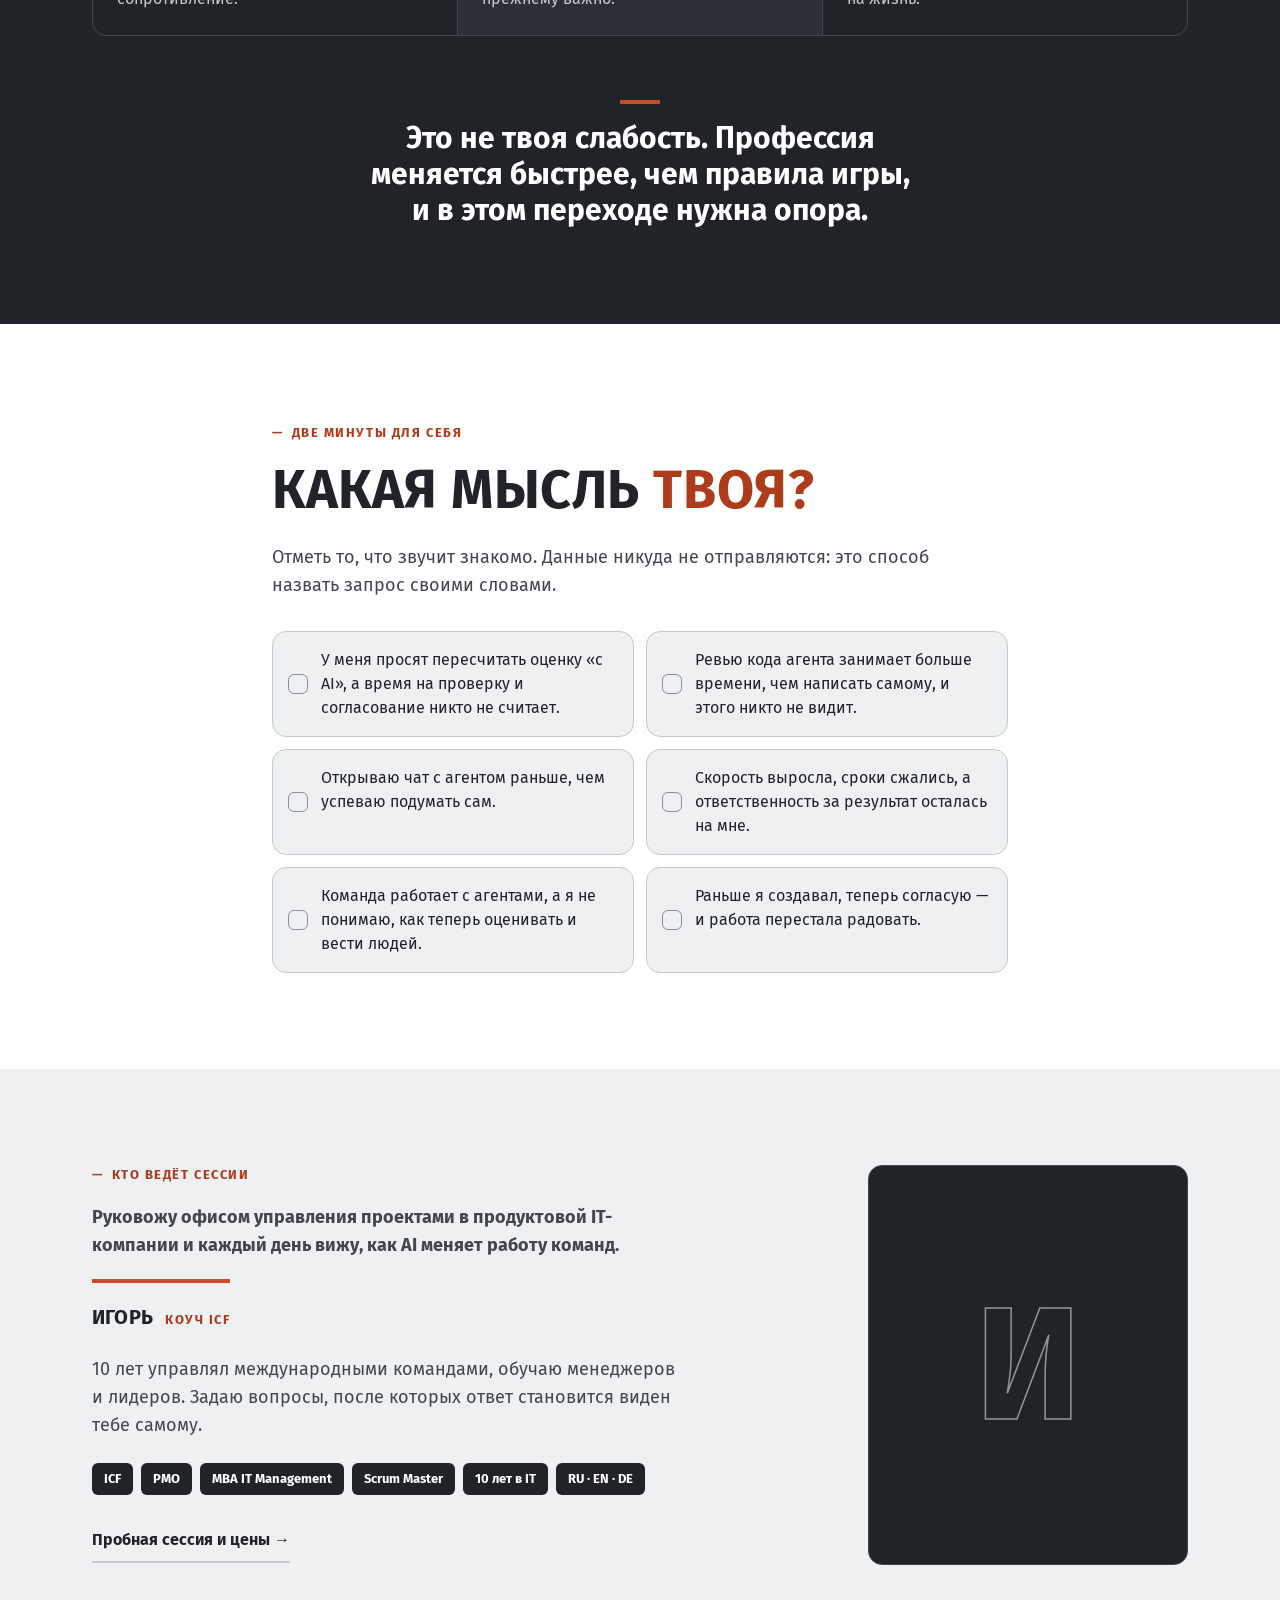
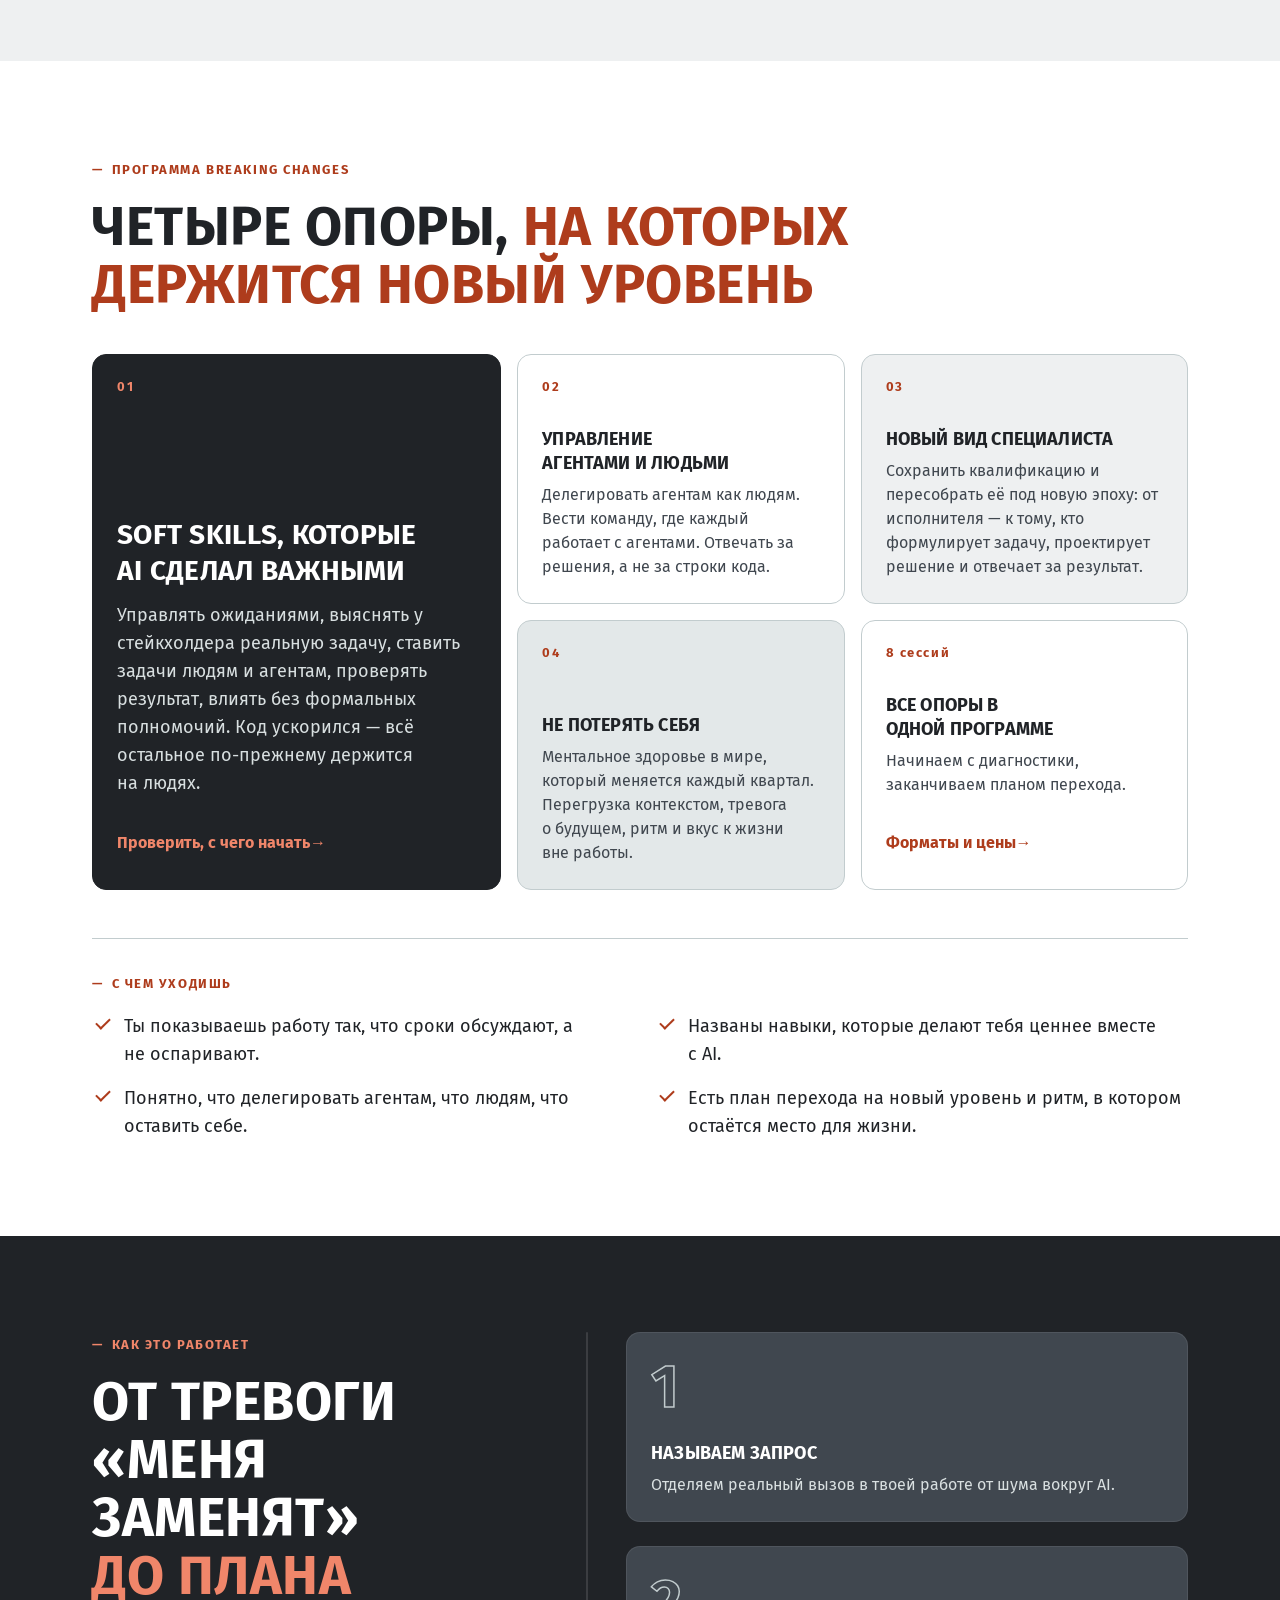
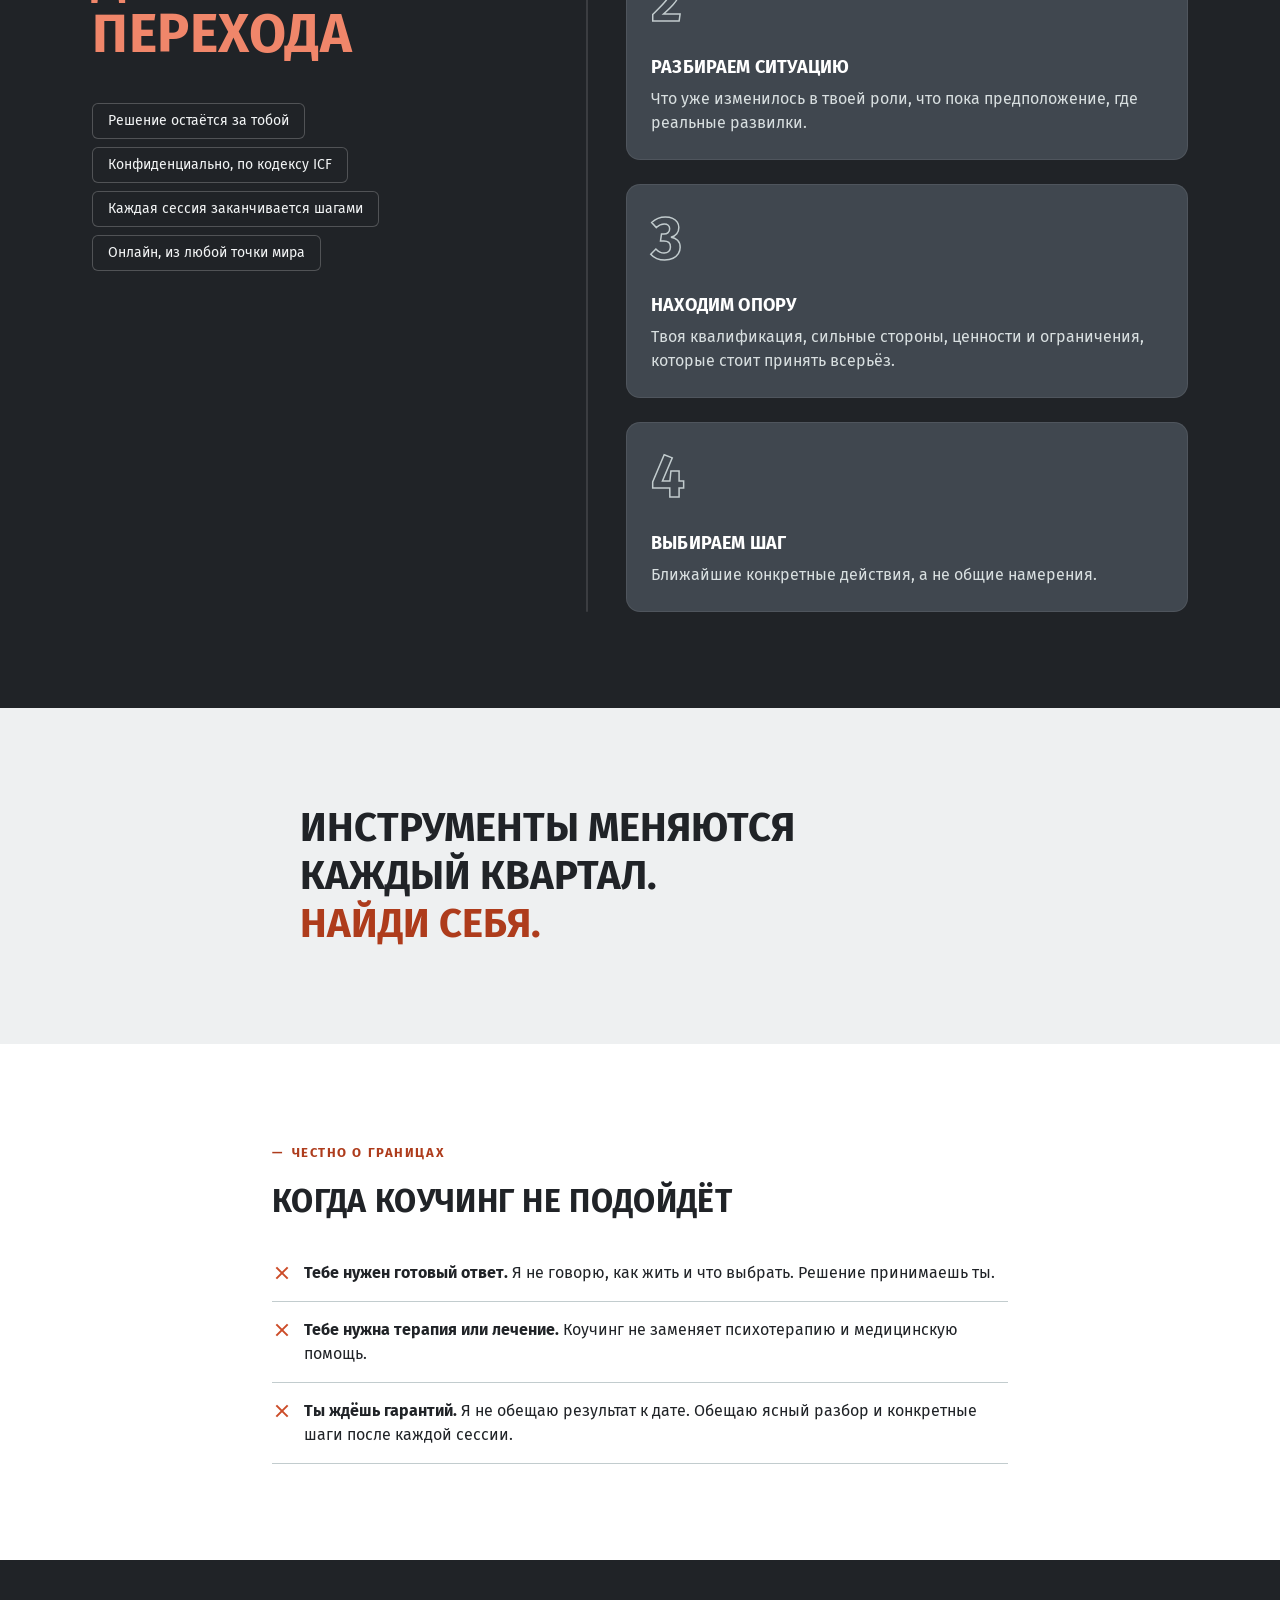
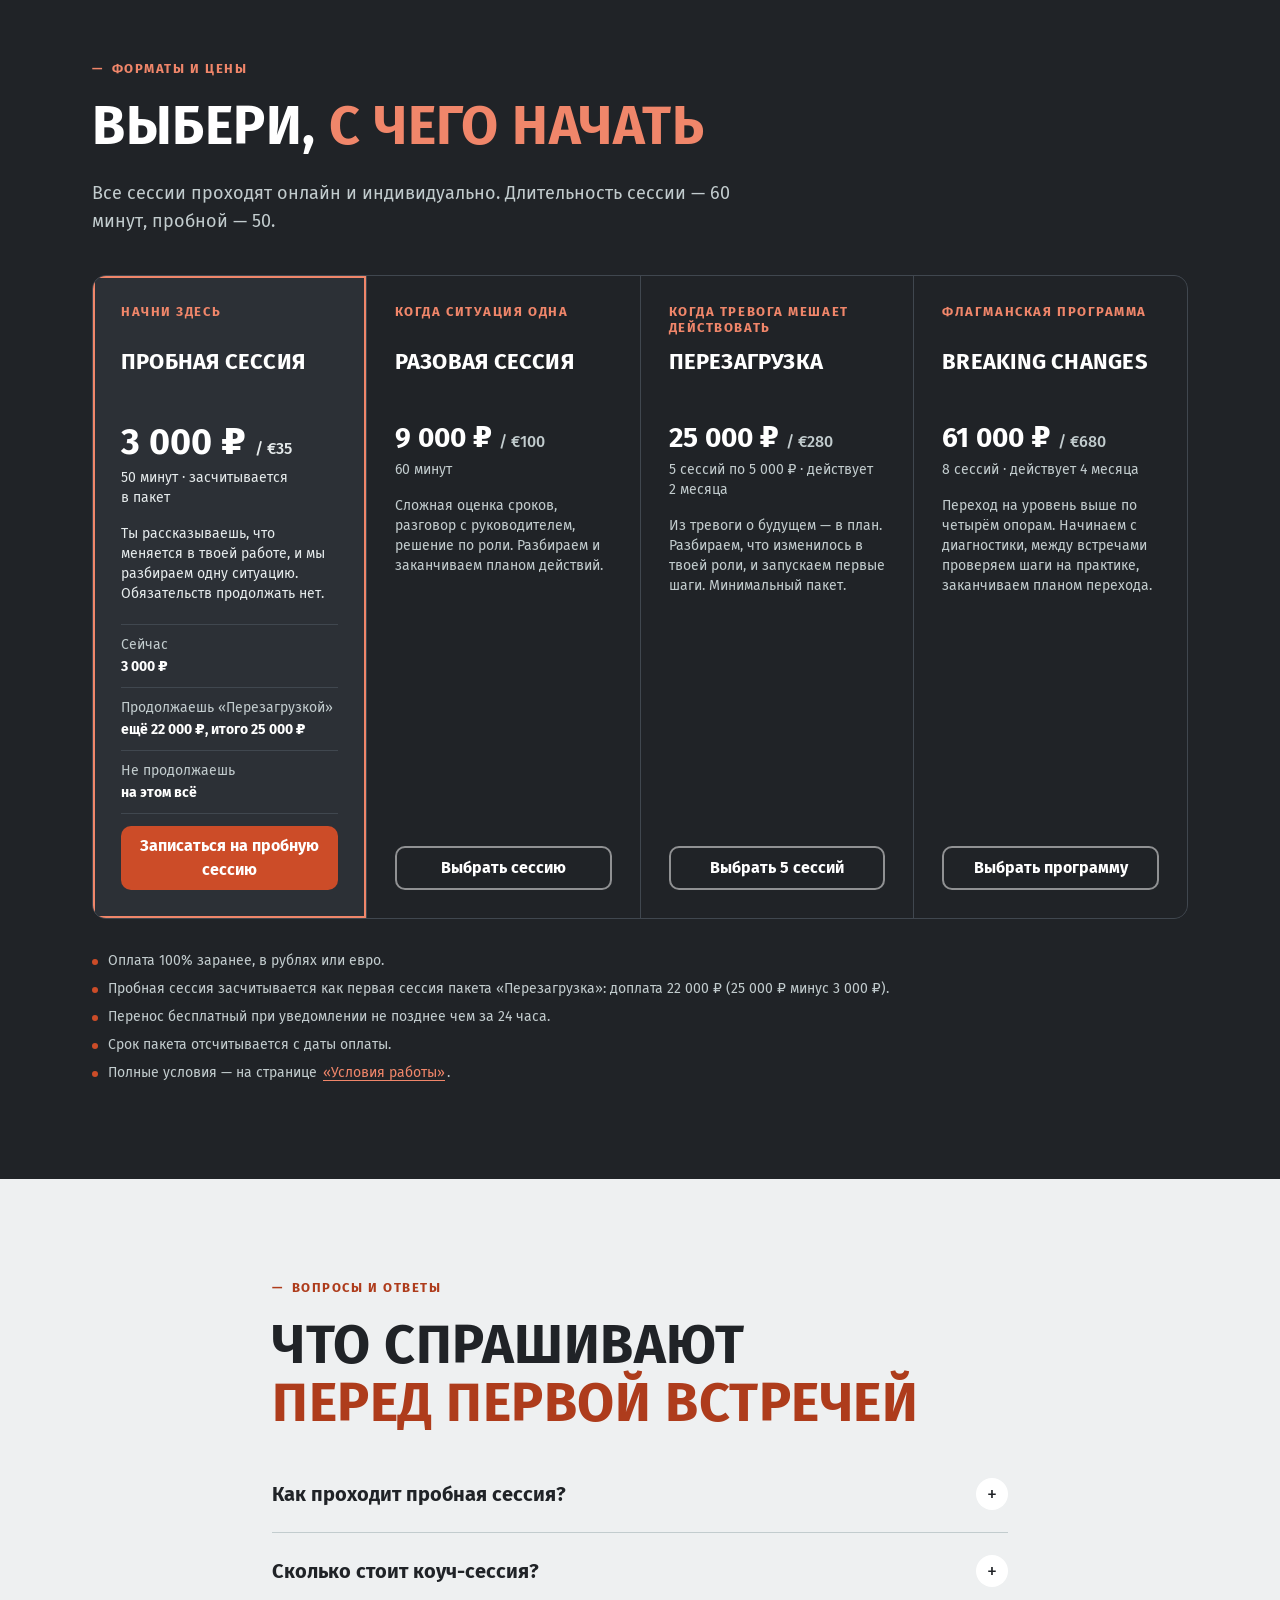
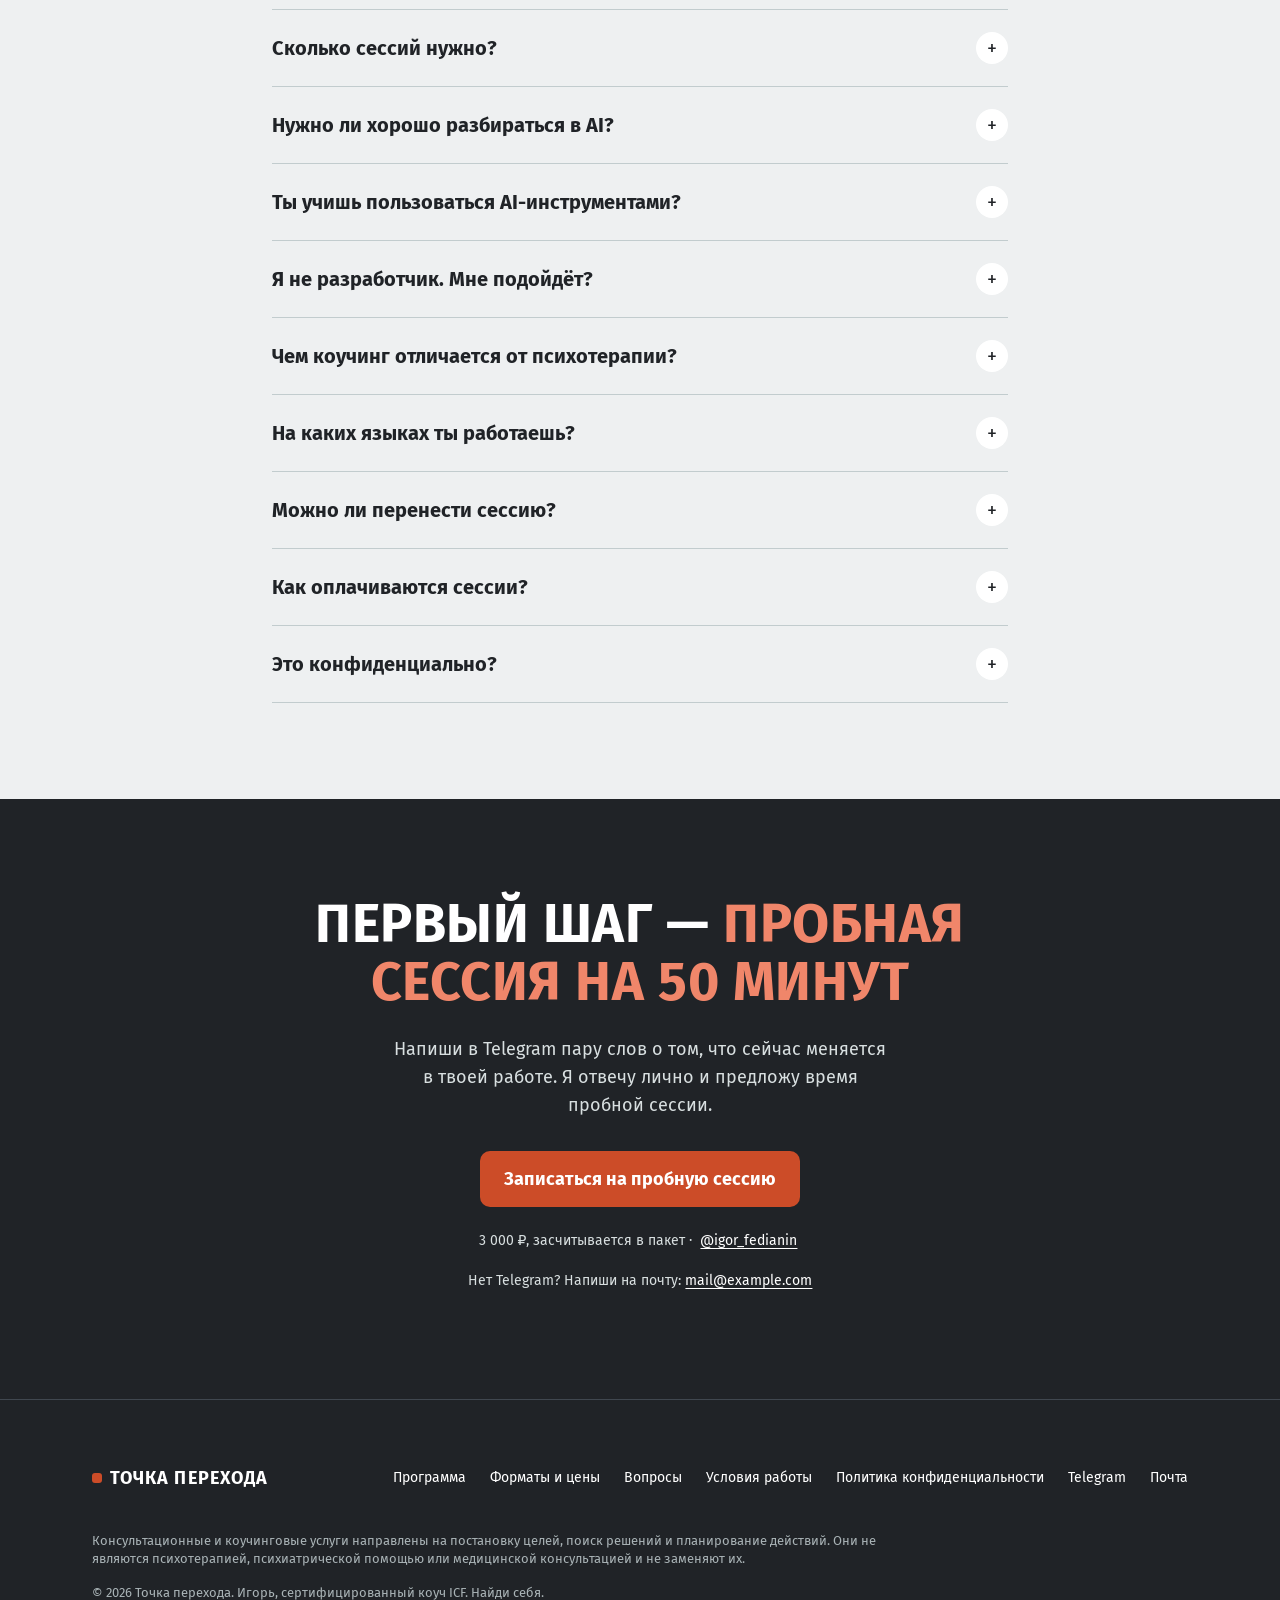
==== commit f92665a8: "Критика, третий круг: визуал героя с вопросами сессии, самопроверка выше, выровненные цены, чище заг" ====
--- a/index.html
+++ b/index.html
@@ -361,28 +361,14 @@
       </div>
 
       <!-- ФОТО 1 (главное). Как заменить иллюстрацию на снимок — см. README.md -->
-      <div class="hero__visual" data-speed="0.85" role="img" aria-label="Иллюстрация: развилка и путь на уровень выше">
-        <svg viewBox="0 0 480 520" fill="none">
-          <defs>
-            <linearGradient id="gp" x1="240" y1="300" x2="400" y2="40" gradientUnits="userSpaceOnUse">
-              <stop stop-color="#cc4c28"/><stop offset="1" stop-color="#f0866a"/>
-            </linearGradient>
-            <radialGradient id="gd" cx="0" cy="0" r="1" gradientUnits="userSpaceOnUse" gradientTransform="translate(240 300) scale(130)">
-              <stop stop-color="#cc4c28" stop-opacity=".5"/><stop offset="1" stop-color="#cc4c28" stop-opacity="0"/>
-            </radialGradient>
-          </defs>
-          <circle cx="240" cy="300" r="130" fill="url(#gd)"/>
-          <path class="p-dim" d="M40 500 C 110 470, 110 360, 240 300"/>
-          <path class="p-dim p-branch" d="M240 300 C 170 240, 110 200, 70 110"/>
-          <path class="p-dim p-branch" d="M240 300 C 330 290, 400 300, 450 250"/>
-          <path class="p-main" d="M240 300 C 290 220, 330 150, 392 52" stroke="url(#gp)"/>
-          <path d="M366 60 L394 48 L398 79" stroke="#ffffff" stroke-width="5" stroke-linecap="round" stroke-linejoin="round"/>
-          <circle class="ring" cx="240" cy="300" r="26"/>
-          <circle class="ring ring--2" cx="240" cy="300" r="26"/>
-          <circle cx="240" cy="300" r="13" fill="#c2ccce"/>
-        </svg>
-        <span class="float float--a"><b>Квалификация</b>сохранена и пересобрана</span>
-        <span class="float float--b"><b>Уровень выше</b>роль, а не только скорость</span>
+      <div class="hero__visual hero__visual--session" data-speed="0.85">
+        <p class="session__label">Вопросы, с которых начинается сессия</p>
+        <ol class="session__list">
+          <li>Что в твоей работе агент сделать не может?</li>
+          <li>За что ты отвечаешь теперь, а за что раньше?</li>
+          <li>Какой один шаг ты сделаешь на этой неделе?</li>
+        </ol>
+        <p class="session__foot">50 минут · один разобранный случай</p>
       </div>
     </div>
   </section>
@@ -390,8 +376,8 @@
   <!-- 2. Бегущая строка с мыслями -->
   <div class="marquee" aria-hidden="true">
     <div class="marquee__track">
-      <span>«С AI это же на день, да?»</span><span>Где теперь моя ценность?</span><span>Агенты пишут, я проверяю</span><span>Как вести команду, где у всех агенты?</span><span>Учусь по вечерам и всё равно отстаю</span><span>Работа перестала радовать</span>
-      <span>«С AI это же на день, да?»</span><span>Где теперь моя ценность?</span><span>Агенты пишут, я проверяю</span><span>Как вести команду, где у всех агенты?</span><span>Учусь по вечерам и всё равно отстаю</span><span>Работа перестала радовать</span>
+      <span>Soft skills, которые AI сделал важными</span><span>Управление агентами и людьми</span><span>Новый вид специалиста</span><span>Не потерять себя</span><span>Breaking Changes</span>
+      <span>Soft skills, которые AI сделал важными</span><span>Управление агентами и людьми</span><span>Новый вид специалиста</span><span>Не потерять себя</span><span>Breaking Changes</span>
     </div>
   </div>
 
@@ -419,8 +405,32 @@
     </div>
   </section>
 
+  <!-- 6. Самопроверка -->
+  <section class="section section--tint" id="check">
+    <div class="container narrow">
+      <p class="eyebrow">Две минуты для себя</p>
+      <h2>Какая мысль <em>твоя?</em></h2>
+      <p class="section__lead">Отметь то, что звучит знакомо. Данные никуда не отправляются: это способ назвать запрос своими словами.</p>
+      <form class="check" id="check-form" aria-label="Ситуации, с которыми приходят digital-специалисты">
+        <label class="chip"><input type="checkbox" data-topic="soft"><span>У меня просят пересчитать оценку «с AI», а время на проверку и согласование никто не считает.</span></label>
+        <label class="chip"><input type="checkbox" data-topic="role"><span>Ревью кода агента занимает больше времени, чем написать самому, и этого никто не видит.</span></label>
+        <label class="chip"><input type="checkbox" data-topic="self"><span>Открываю чат с агентом раньше, чем успеваю подумать сам.</span></label>
+        <label class="chip"><input type="checkbox" data-topic="lead"><span>Скорость выросла, сроки сжались, а ответственность за результат осталась на мне.</span></label>
+        <label class="chip"><input type="checkbox" data-topic="lead"><span>Команда работает с агентами, а я не понимаю, как теперь оценивать и вести людей.</span></label>
+        <label class="chip"><input type="checkbox" data-topic="self"><span>Раньше я создавал, теперь согласую — и работа перестала радовать.</span></label>
+      </form>
+      <div class="check__result" id="check-result" aria-live="polite" hidden>
+        <p id="check-text"></p>
+        <div class="actions">
+          <button class="btn btn--line" type="button" id="check-copy">Скопировать отмеченное</button>
+          <a class="btn" href="https://t.me/igor_fedianin" target="_blank" rel="noopener" data-goal="tg_check">Записаться на пробную сессию</a>
+        </div>
+      </div>
+    </div>
+  </section>
+
   <!-- 3а. Кто ведёт сессии -->
-  <section class="section section--tint" id="about">
+  <section class="section" id="about">
     <div class="container coach">
       <div class="coach__text reveal">
         <p class="eyebrow">Кто ведёт сессии</p>
@@ -438,7 +448,7 @@
   </section>
 
   <!-- 5. Четыре опоры программы -->
-  <section class="section" id="topics">
+  <section class="section section--tint" id="topics">
     <div class="container">
       <p class="eyebrow">Программа Breaking Changes</p>
       <h2>Четыре опоры, <em>на&nbsp;которых держится новый уровень</em></h2>
@@ -479,30 +489,6 @@
           <li>Понятно, что делегировать агентам, что людям, что оставить себе.</li>
           <li>Есть план перехода на новый уровень и ритм, в котором остаётся место для жизни.</li>
         </ul>
-      </div>
-    </div>
-  </section>
-
-  <!-- 6. Самопроверка -->
-  <section class="section section--tint" id="check">
-    <div class="container narrow">
-      <p class="eyebrow">Две минуты для себя</p>
-      <h2>Какая мысль <em>твоя?</em></h2>
-      <p class="section__lead">Отметь то, что звучит знакомо. Данные никуда не отправляются: это способ назвать запрос своими словами.</p>
-      <form class="check" id="check-form" aria-label="Ситуации, с которыми приходят digital-специалисты">
-        <label class="chip"><input type="checkbox" data-topic="soft"><span>Руководитель видел, как агент собрал приложение за 10 минут, и теперь моя оценка в 5 дней звучит как сопротивление.</span></label>
-        <label class="chip"><input type="checkbox" data-topic="role"><span>Я меньше создаю и больше проверяю — и уже не понимаю, в чём моя ценность.</span></label>
-        <label class="chip"><input type="checkbox" data-topic="self"><span>Весь день ставлю задачи агентам и к вечеру устаю, как после пяти совещаний.</span></label>
-        <label class="chip"><input type="checkbox" data-topic="lead"><span>Скорость выросла, сроки сжались, а ответственность за результат осталась на мне.</span></label>
-        <label class="chip"><input type="checkbox" data-topic="lead"><span>Команда работает с агентами, а я не понимаю, как теперь оценивать и вести людей.</span></label>
-        <label class="chip"><input type="checkbox" data-topic="self"><span>Раньше я создавал, теперь согласую — и работа перестала радовать.</span></label>
-      </form>
-      <div class="check__result" id="check-result" aria-live="polite" hidden>
-        <p id="check-text"></p>
-        <div class="actions">
-          <button class="btn btn--line" type="button" id="check-copy">Скопировать отмеченное</button>
-          <a class="btn" href="https://t.me/igor_fedianin" target="_blank" rel="noopener" data-goal="tg_check">Записаться на пробную сессию</a>
-        </div>
       </div>
     </div>
   </section>
--- a/css/style.css
+++ b/css/style.css
@@ -219,6 +219,12 @@
 @keyframes draw { to { stroke-dashoffset: 0; } }
 @keyframes pulse { from { transform: scale(.6); opacity: .9; } to { transform: scale(2.6); opacity: 0; } }
 /* Плавающие карточки: Title 4 + Caption 5 */
+.hero__visual--session { display: flex; flex-direction: column; justify-content: space-between; gap: 24px; padding: 32px; background: var(--deep); color: #fff; aspect-ratio: auto; min-height: 420px; max-width: 460px; }
+.session__label { margin: 0; font-size: 13px; line-height: 16px; letter-spacing: .12em; text-transform: uppercase; font-weight: 600; color: var(--accent-soft); }
+.session__list { display: grid; gap: 24px; counter-reset: q; }
+.session__list li { counter-increment: q; position: relative; padding-left: 40px; font-size: 22px; line-height: 30px; font-weight: 700; text-wrap: balance; }
+.session__list li::before { content: "0" counter(q); position: absolute; left: 0; top: 4px; font-size: 13px; line-height: 16px; letter-spacing: .12em; color: var(--mint); }
+.session__foot { margin: 0; padding-top: 16px; border-top: 1px solid var(--deep-2); font-size: 14px; line-height: 20px; color: #c2ccce; }
 .float { position: absolute; display: block; padding: 12px 16px; border-radius: var(--r-2xl); background: rgb(255 255 255 / .96); color: var(--muted); font-size: 13px; line-height: 16px; max-width: 192px; }
 .float b { display: block; color: var(--ink); font-size: 14px; line-height: 20px; font-weight: 700; text-transform: uppercase; letter-spacing: .02em; }
 .float--a { left: -8px; top: 9%; }
@@ -257,12 +263,10 @@
 .why .container > .eyebrow { display: flex; justify-content: center; }
 .why h2 { text-align: center; margin-inline: auto; max-width: 18em; }
 .why .cards { gap: 1px; background: var(--deep-2); border: 1px solid var(--deep-2); border-radius: var(--r-2xl); overflow: hidden; margin-top: 48px; counter-reset: cell; }
-.why .card { counter-increment: cell; display: flex; flex-direction: column; justify-content: space-between; gap: 16px; min-height: 240px; padding: 24px; border: 0; border-radius: 0; background: var(--deep); }
+.why .card { counter-increment: cell; display: flex; flex-direction: column; justify-content: flex-start; gap: 16px; min-height: 200px; padding: 24px; border: 0; border-radius: 0; background: var(--deep); }
 .why .card:nth-child(even) { background: #2c3036; }
 .why .card::before { content: "0" counter(cell); width: auto; height: auto; margin: 0; background: none; font-size: 13px; line-height: 16px; font-weight: 600; letter-spacing: .12em; color: var(--mint); }
 /* Круглая иконка со стрелкой: нарисованный SVG, а не символ шрифта */
-.why .card::after { content: ""; order: 3; width: 36px; height: 36px; border-radius: 50%; border: 1px solid var(--accent-soft); background: url("data:image/svg+xml,%3Csvg xmlns='http://www.w3.org/2000/svg' viewBox='0 0 36 36' fill='none' stroke='%23f0866a' stroke-width='1.6' stroke-linecap='round' stroke-linejoin='round'%3E%3Cpath d='M12 12l12 12M24 15v9h-9'/%3E%3C/svg%3E") center / 100% no-repeat; }
-.why .card:nth-child(even)::after { background: var(--accent-soft) url("data:image/svg+xml,%3Csvg xmlns='http://www.w3.org/2000/svg' viewBox='0 0 36 36' fill='none' stroke='%23202327' stroke-width='1.6' stroke-linecap='round' stroke-linejoin='round'%3E%3Cpath d='M12 24l12-12M15 12h9v9'/%3E%3C/svg%3E") center / 100% no-repeat; }
 .why .card:hover { border: 0; }
 .why .card h3 { margin: 0 0 12px; color: #fff; font-size: 21px; line-height: 28px; text-transform: none; letter-spacing: 0; }
 .why .card p { color: #c2ccce; }
@@ -414,6 +418,8 @@
 .cta__note { font-size: 14px !important; line-height: 20px !important; margin: 24px auto 0 !important; }
 .cta a:not(.btn) { color: #fff; }
 .cta__note a { display: inline-block; padding: 12px 4px; margin: -12px 0; }
+.cta__note:has(a.todo) a { display: inline; padding: 0; margin: 0; }
+.cta__note:has(a.todo) { min-height: 44px; display: flex; align-items: center; justify-content: center; gap: .35em; flex-wrap: wrap; }
 .cta__note + .cta__note { margin-top: 8px !important; }
 
 /* ---------- Подвал ---------- */
@@ -441,7 +447,7 @@
 .doc li { margin-bottom: 8px; }
 .doc .muted { color: var(--muted); }
 .todo { background: var(--sand-tint); padding: 0 4px; border-radius: 4px; }
-.cta a.todo { color: var(--ink); }
+.cta a.todo { background: none; padding: 0; color: #fff; text-decoration: underline; text-underline-offset: 3px; }
 
 /* ---------- Если main.js не загрузился: показываем всё ---------- */
 html.js-failed .reveal { opacity: 1 !important; transform: none !important; }
@@ -520,6 +526,8 @@
   .tagline { padding: 96px 0; }
   .tagline__text { font-size: 40px; line-height: 48px; }
   .cards--4 { grid-template-columns: repeat(4, 1fr); }
+  #formats .price__for { min-height: 32px; }
+  #formats .price h3 { min-height: 56px; }
   .process { grid-template-columns: 5fr 7fr; gap: 64px; align-items: start; }
   .process__head { position: sticky; top: 96px; }
   .process .steps { grid-template-columns: 1fr; gap: 24px; }
@@ -540,3 +548,6 @@
   .js .reveal { opacity: 1 !important; transform: none !important; }
   .js .tagline__text .w { opacity: 1 !important; }
 }
+
+/* Без одиноких слов в последней строке списков */
+.outcomes li, .crosses li { text-wrap: pretty; }
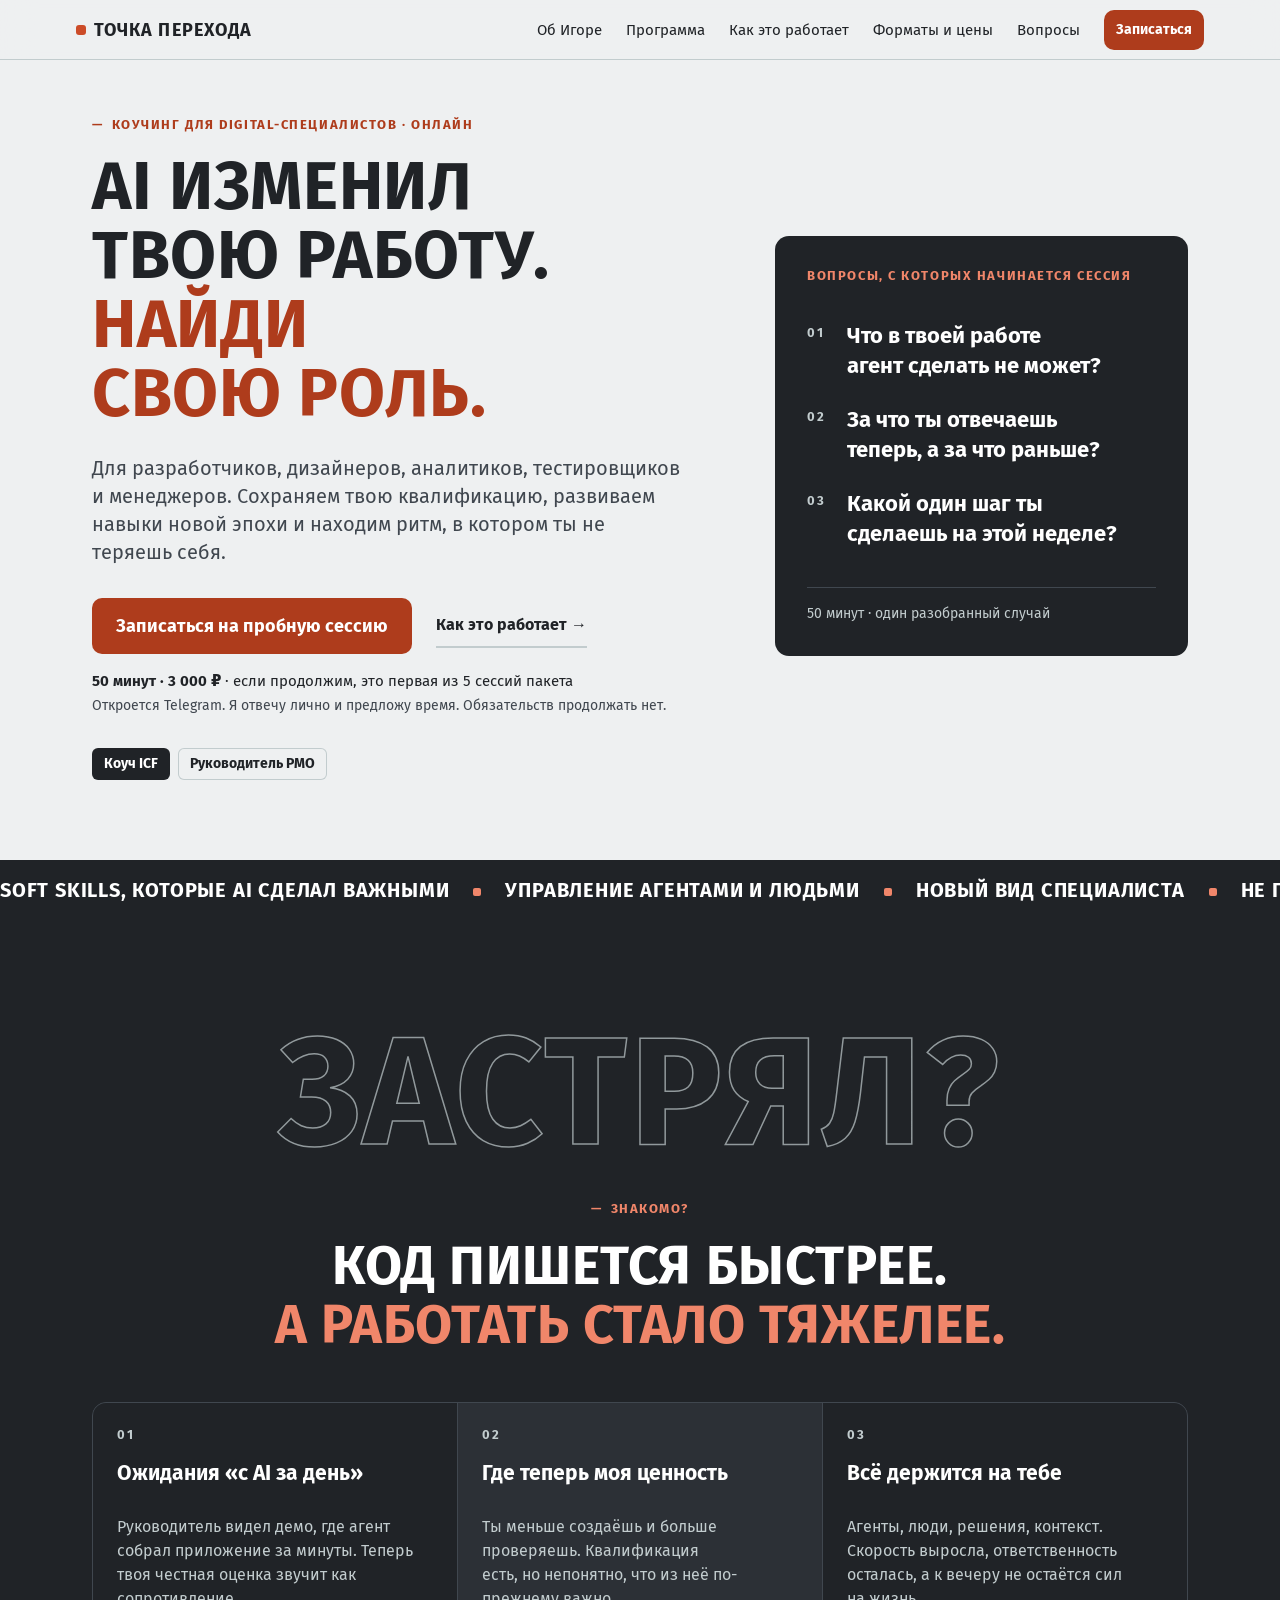
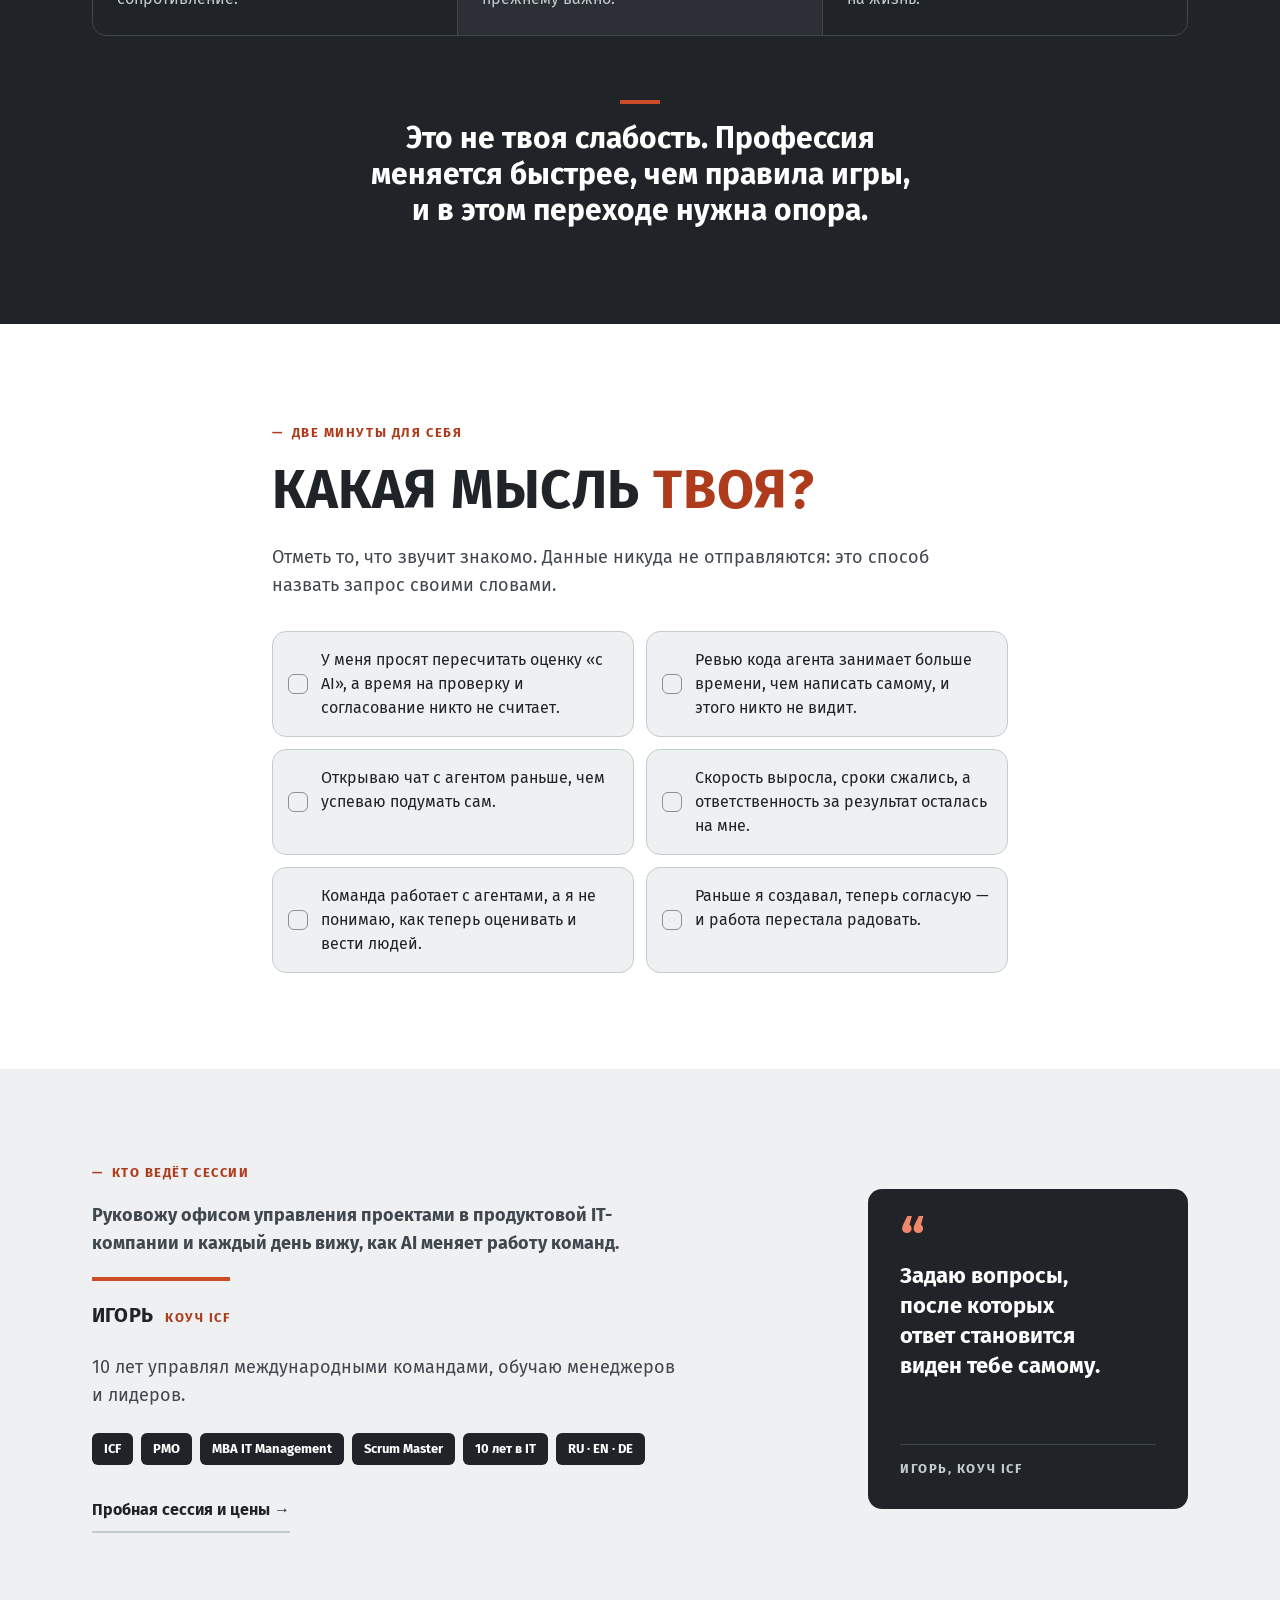
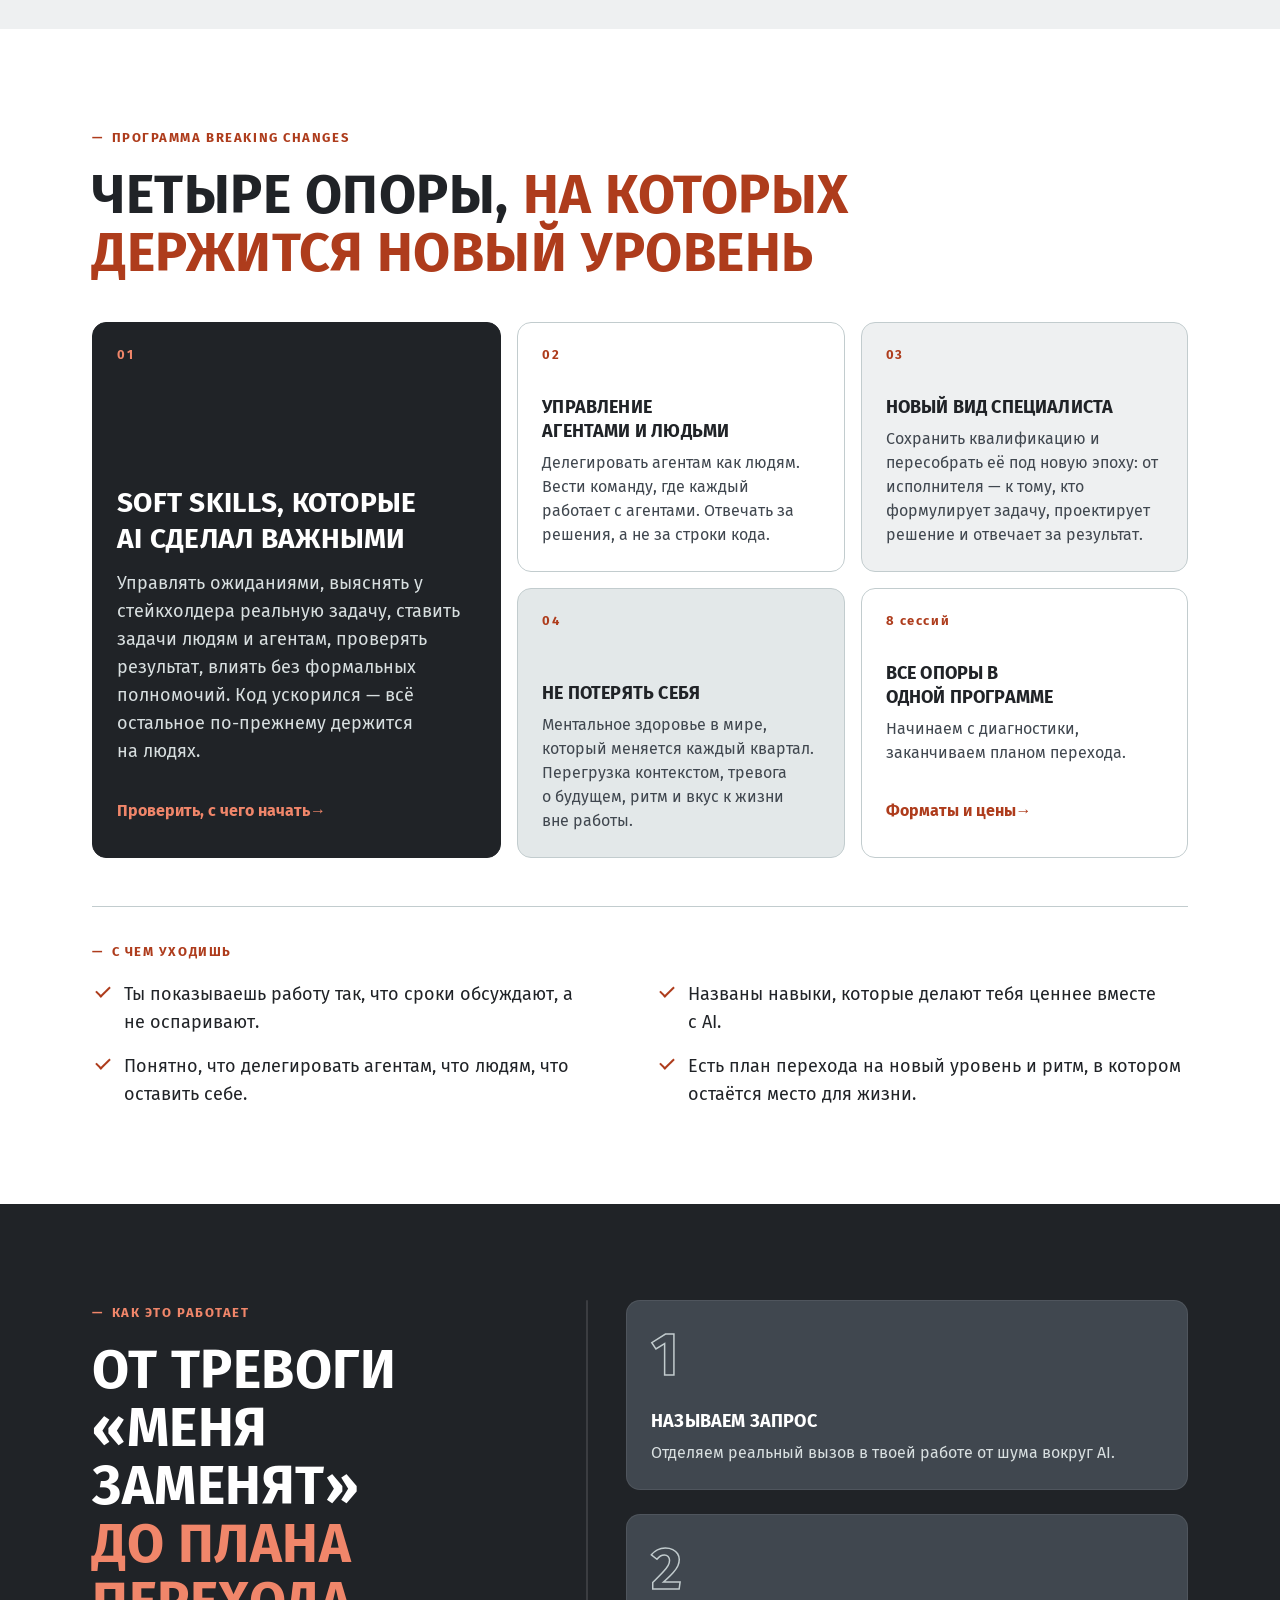
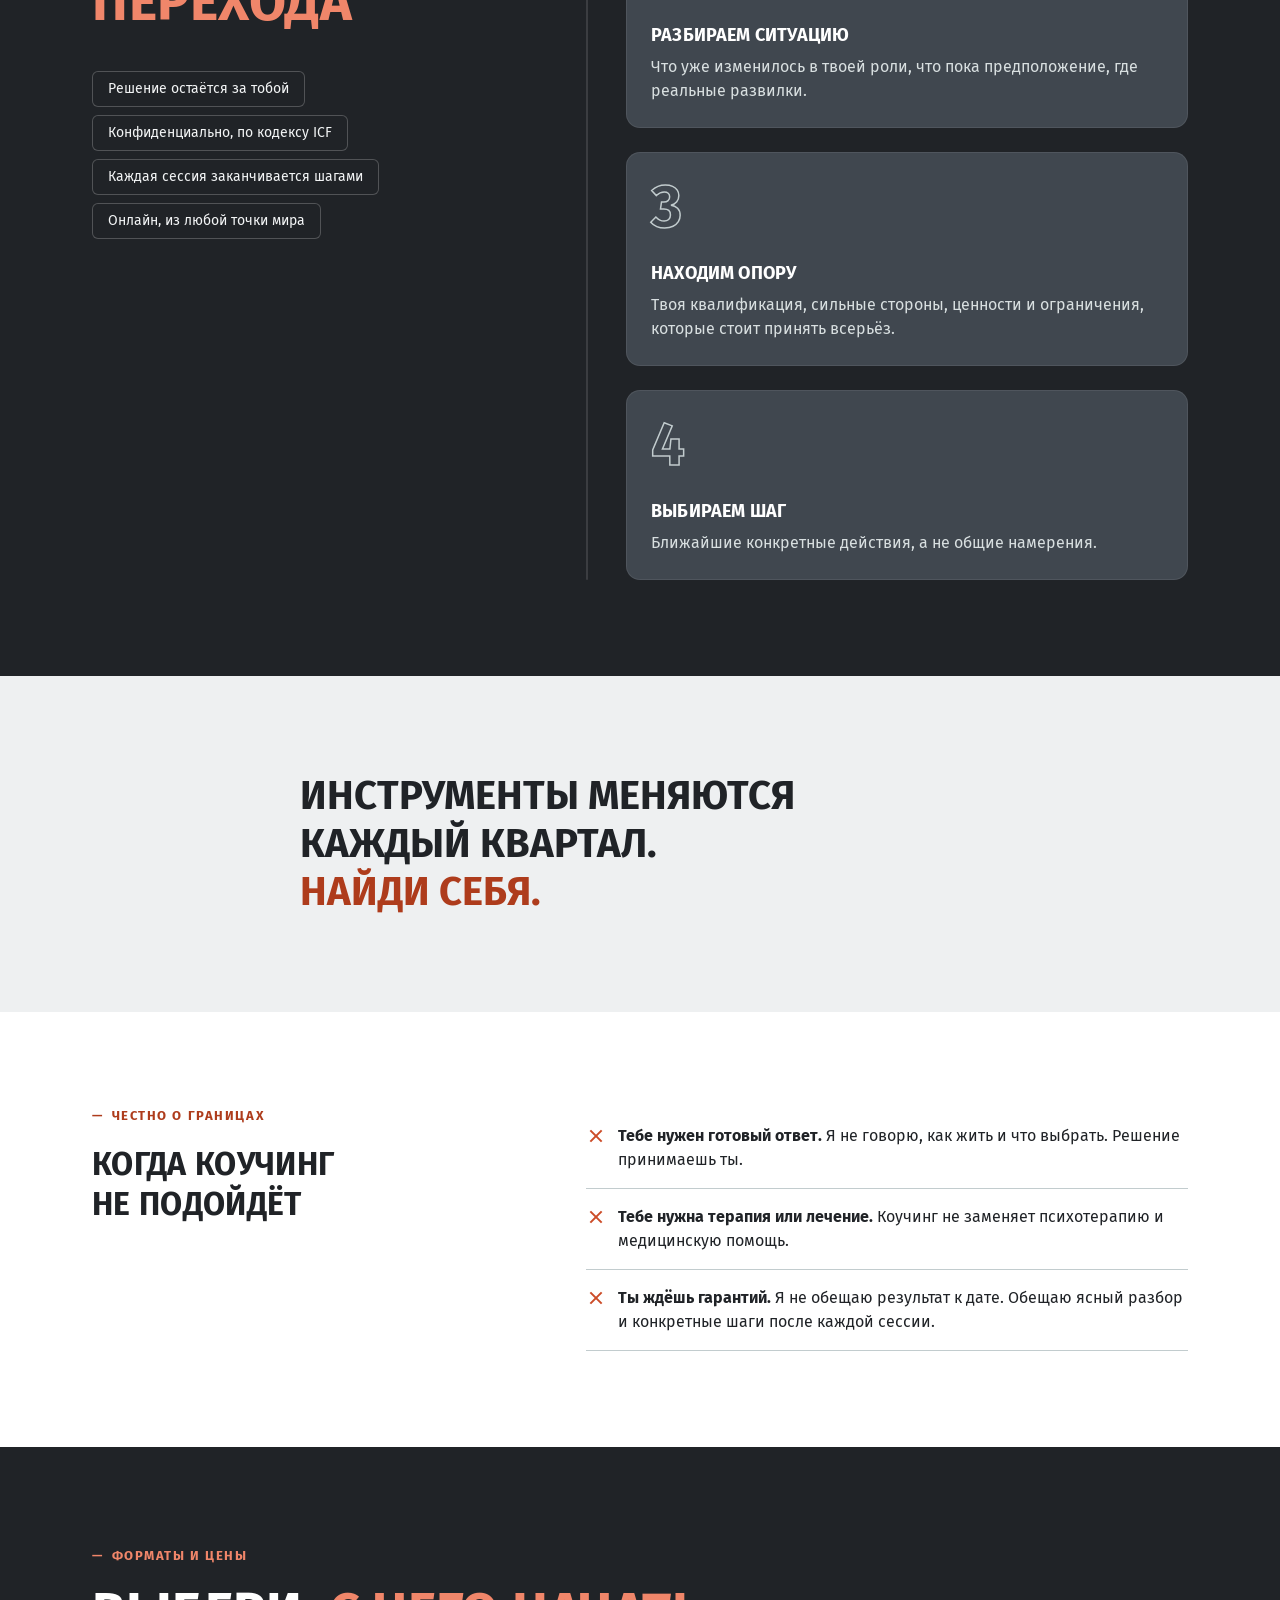
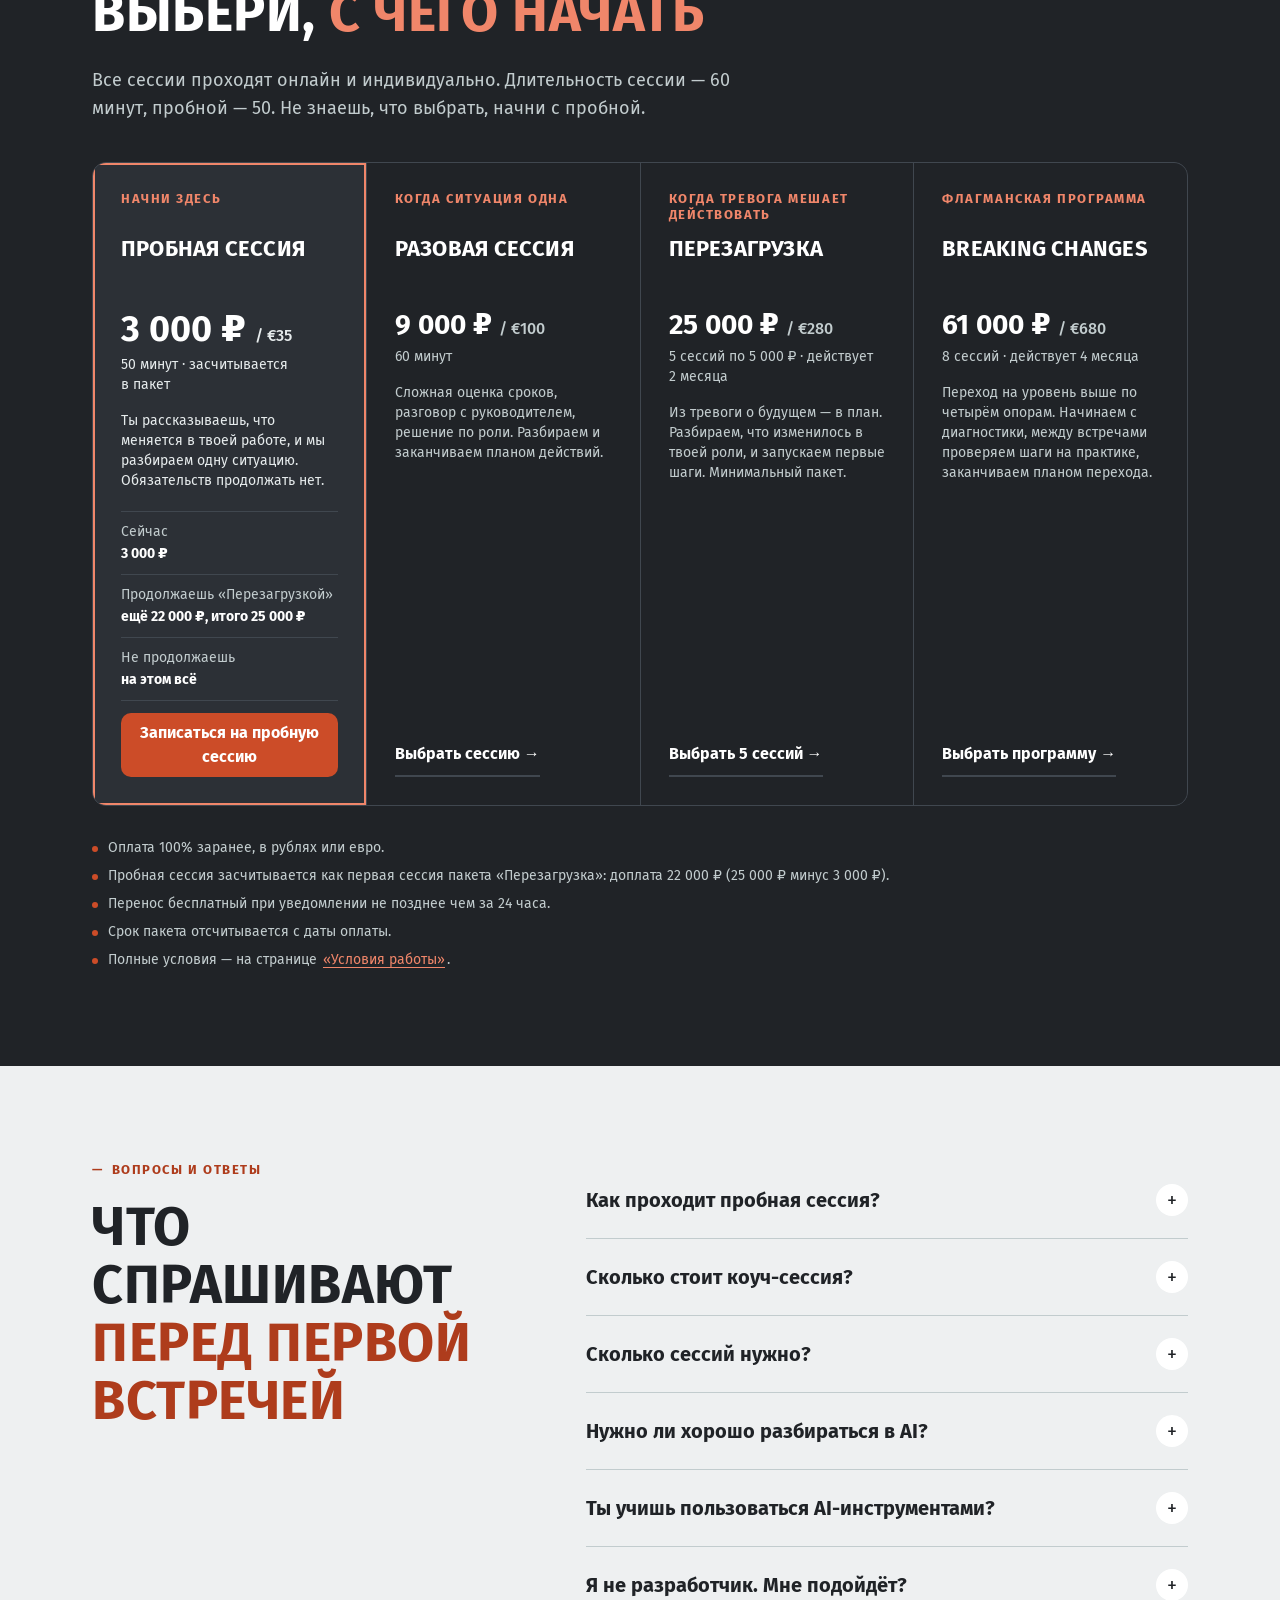
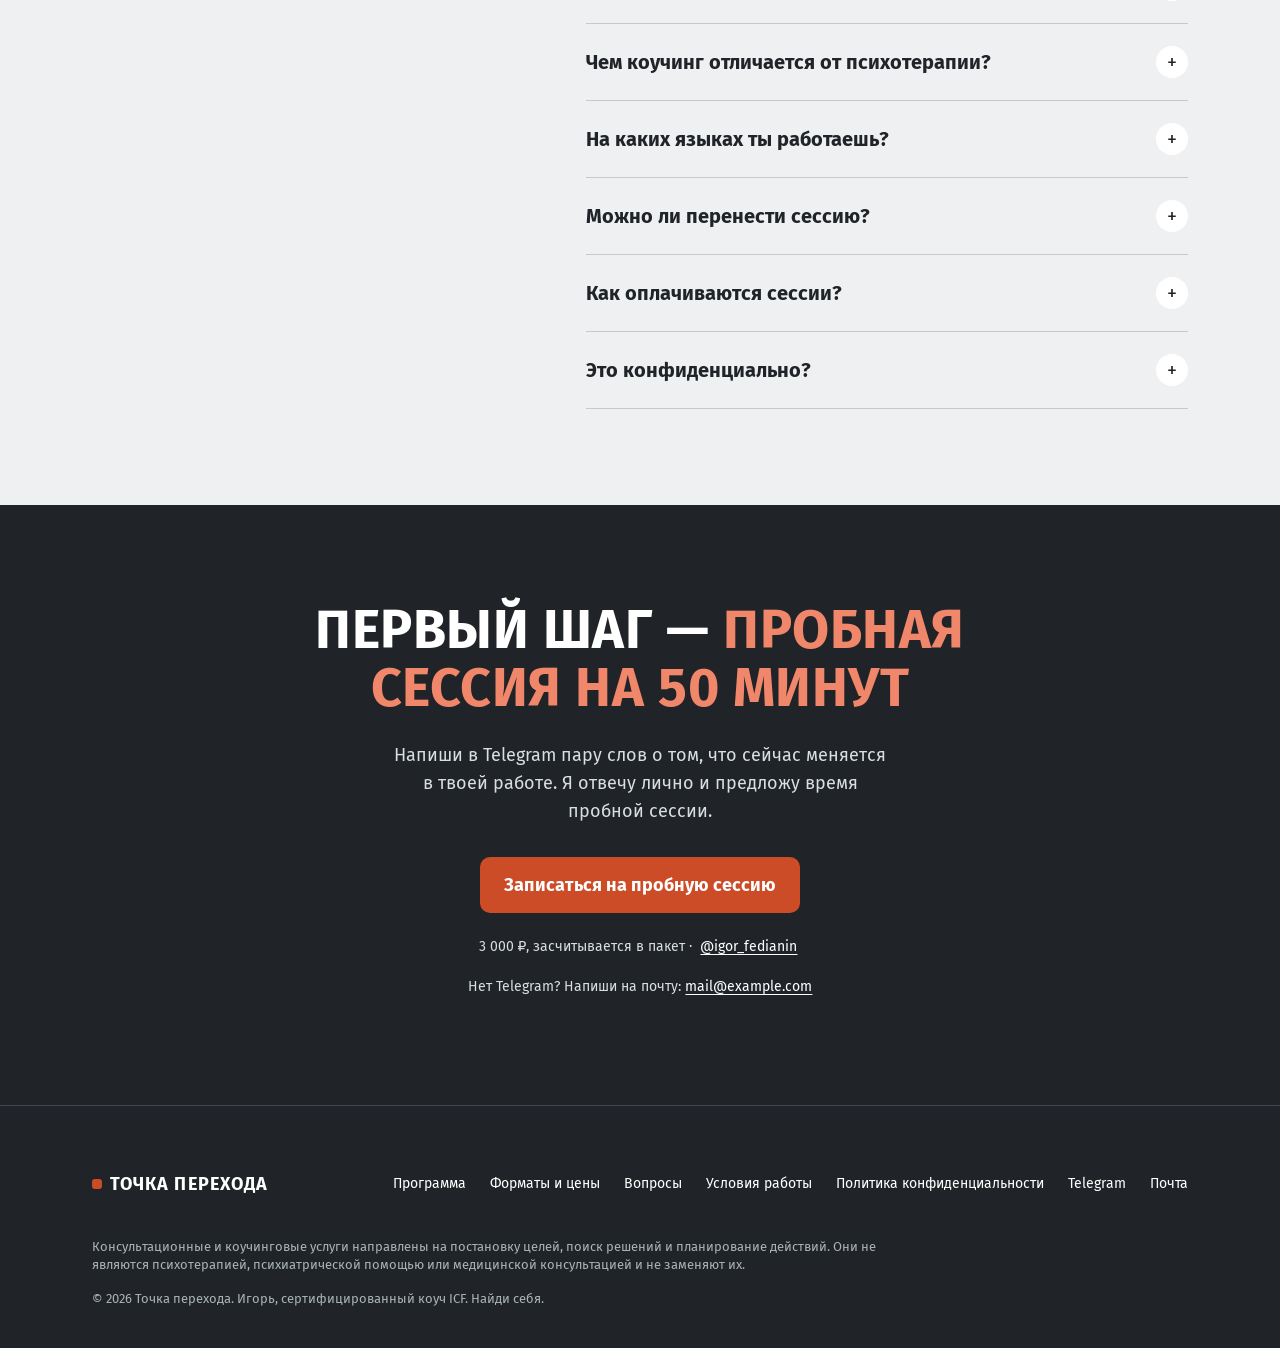
==== commit 0e55a4c9: "Критика, четвёртый круг: цены с одной главной кнопкой, цитата вместо пустого портрета, короче на тел" ====
--- a/index.html
+++ b/index.html
@@ -355,8 +355,8 @@
         <p class="hero__by"><b>50 минут · 3&nbsp;000&nbsp;₽</b> · если продолжим, это первая из&nbsp;5 сессий пакета</p>
         <p class="hero__note">Откроется Telegram. Я отвечу лично и предложу время. Обязательств продолжать нет.</p>
         <ul class="hero__proof" aria-label="Кто ведёт сессии">
-          <li>Сертифицированный коуч ICF</li>
-          <li>Руководитель PMO в продуктовой IT-компании</li>
+          <li>Коуч ICF</li>
+          <li>Руководитель PMO</li>
         </ul>
       </div>
 
@@ -436,14 +436,18 @@
         <p class="eyebrow">Кто ведёт сессии</p>
         <h2 class="coach__sign">Игорь <small>коуч&nbsp;ICF</small></h2>
         <p class="coach__lead">Руковожу офисом управления проектами в продуктовой IT-компании и каждый день вижу, как AI меняет работу команд.</p>
-        <p>10 лет управлял международными командами, обучаю менеджеров и лидеров. Задаю вопросы, после которых ответ становится виден тебе самому.</p>
+        <p>10 лет управлял международными командами, обучаю менеджеров и лидеров.</p>
         <ul class="coach__row" aria-label="Квалификация">
           <li>ICF</li><li>PMO</li><li>MBA IT Management</li><li>Scrum Master</li><li>10 лет в IT</li><li>RU · EN · DE</li>
         </ul>
         <a class="textlink" href="#formats">Пробная сессия и цены</a>
-      </div>
-      <!-- ФОТО 2 (портрет): ЗАГЛУШКА. Замените <div class="photo photo--ph"> на <picture> из README.md -->
-      <div class="photo photo--ph reveal" role="img" aria-label="Место для портрета"><span aria-hidden="true">И</span></div>
+        <!-- ЗАГЛУШКА: ссылка на LinkedIn для проверки регалий. Добавьте <a class="textlink" href="URL профиля" rel="noopener">LinkedIn</a> сюда и "sameAs" в JSON-LD -->
+      </div>
+      <!-- ФОТО 2 (портрет): пока цитата. Замените <figure class="photo photo--quote"> на <picture> из README.md -->
+      <figure class="photo photo--quote reveal">
+        <blockquote>Задаю вопросы, после которых ответ становится виден тебе самому.</blockquote>
+        <figcaption>Игорь, коуч ICF</figcaption>
+      </figure>
     </div>
   </section>
 
@@ -543,7 +547,7 @@
     <div class="container">
       <p class="eyebrow">Форматы и цены</p>
       <h2>Выбери, <em>с&nbsp;чего начать</em></h2>
-      <p class="section__lead">Все сессии проходят онлайн и индивидуально. Длительность сессии — 60 минут, пробной — 50.</p>
+      <p class="section__lead">Все сессии проходят онлайн и индивидуально. Длительность сессии — 60 минут, пробной — 50. Не знаешь, что выбрать, начни с пробной.</p>
       <div class="cards cards--4 prices">
         <article class="price price--lead reveal">
           <p class="price__for">Начни здесь</p>
@@ -564,7 +568,7 @@
           <p class="price__sum">9 000 ₽ <small>/ €100</small></p>
           <p class="price__meta">60 минут</p>
           <p>Сложная оценка сроков, разговор с руководителем, решение по роли. Разбираем и заканчиваем планом действий.</p>
-          <a class="btn btn--line btn--block" href="https://t.me/igor_fedianin" target="_blank" rel="noopener" data-goal="tg_price_single">Выбрать сессию</a>
+          <a class="textlink" href="https://t.me/igor_fedianin" target="_blank" rel="noopener" data-goal="tg_price_single">Выбрать сессию</a>
         </article>
         <article class="price reveal">
           <p class="price__for">Когда тревога мешает действовать</p>
@@ -572,7 +576,7 @@
           <p class="price__sum">25 000 ₽ <small>/ €280</small></p>
           <p class="price__meta">5 сессий по 5 000 ₽ · действует 2 месяца</p>
           <p>Из тревоги о будущем — в план. Разбираем, что изменилось в твоей роли, и запускаем первые шаги. Минимальный пакет.</p>
-          <a class="btn btn--line btn--block" href="https://t.me/igor_fedianin" target="_blank" rel="noopener" data-goal="tg_price_5">Выбрать 5 сессий</a>
+          <a class="textlink" href="https://t.me/igor_fedianin" target="_blank" rel="noopener" data-goal="tg_price_5">Выбрать 5 сессий</a>
         </article>
         <article class="price reveal">
           <p class="price__for">Флагманская программа</p>
@@ -580,7 +584,7 @@
           <p class="price__sum">61 000 ₽ <small>/ €680</small></p>
           <p class="price__meta">8 сессий · действует 4 месяца</p>
           <p>Переход на уровень выше по четырём опорам. Начинаем с диагностики, между встречами проверяем шаги на практике, заканчиваем планом перехода.</p>
-          <a class="btn btn--line btn--block" href="https://t.me/igor_fedianin" target="_blank" rel="noopener" data-goal="tg_price_8">Выбрать программу</a>
+          <a class="textlink" href="https://t.me/igor_fedianin" target="_blank" rel="noopener" data-goal="tg_price_8">Выбрать программу</a>
         </article>
       </div>
       <ul class="terms">
--- a/css/style.css
+++ b/css/style.css
@@ -225,12 +225,18 @@
 .session__list li { counter-increment: q; position: relative; padding-left: 40px; font-size: 22px; line-height: 30px; font-weight: 700; text-wrap: balance; }
 .session__list li::before { content: "0" counter(q); position: absolute; left: 0; top: 4px; font-size: 13px; line-height: 16px; letter-spacing: .12em; color: var(--mint); }
 .session__foot { margin: 0; padding-top: 16px; border-top: 1px solid var(--deep-2); font-size: 14px; line-height: 20px; color: #c2ccce; }
+@media (min-width: 980px) and (max-width: 1100px) {
+  .hero__visual--session { padding: 24px; gap: 16px; min-height: 0; }
+  .session__list { gap: 16px; }
+  .session__list li { font-size: 19px; line-height: 26px; padding-left: 32px; }
+}
 .float { position: absolute; display: block; padding: 12px 16px; border-radius: var(--r-2xl); background: rgb(255 255 255 / .96); color: var(--muted); font-size: 13px; line-height: 16px; max-width: 192px; }
 .float b { display: block; color: var(--ink); font-size: 14px; line-height: 20px; font-weight: 700; text-transform: uppercase; letter-spacing: .02em; }
 .float--a { left: -8px; top: 9%; }
 .float--b { right: -8px; top: 44%; }
 
 /* ---------- Бегущая строка ---------- */
+@media (max-width: 639px) { .marquee { display: none; } }
 .marquee { overflow: hidden; background: var(--deep); color: #fff; padding: 16px 0; }
 /* linear здесь нужен намеренно: строка должна идти с постоянной скоростью */
 .marquee__track { display: flex; width: max-content; animation: marquee 44s linear infinite; }
@@ -365,6 +371,9 @@
 .price__meta { color: var(--muted); font-size: 14px; line-height: 20px; }
 .price p:not([class]) { color: var(--muted); font-size: 14px; line-height: 20px; flex: 1; }
 .price .btn { margin-top: 12px; }
+.price .textlink { margin-top: 12px; align-self: flex-start; }
+#formats .price .textlink { color: #fff; border-color: var(--deep-2); }
+#formats .price .textlink:hover { color: var(--accent-soft); border-color: var(--accent-soft); }
 .ledger { margin: 4px 0 0; display: grid; gap: 0; border-top: 1px solid var(--deep-2); }
 .ledger li { display: flex; flex-direction: column; gap: 2px; padding: 10px 0; border-bottom: 1px solid var(--deep-2); font-size: 14px; line-height: 20px; }
 .ledger span { color: #c2ccce; }
@@ -391,9 +400,11 @@
 .coach__row li { padding: 6px 12px; border-radius: var(--r-md); background: var(--deep); color: #fff; font-size: 13px; line-height: 20px; font-weight: 700; }
 .coach__text .textlink { order: 6; }
 .photo { border-radius: var(--r-2xl); width: 100%; max-width: 320px; aspect-ratio: 4 / 5; object-fit: cover; }
-/* Заглушка портрета: контурная буква на тёмном, пока нет фото */
-.photo--ph { display: grid; place-content: center; background: var(--deep); border: 1px solid var(--deep-2); }
-.photo--ph span { font-size: 160px; line-height: 1; font-weight: 700; text-transform: uppercase; color: transparent; -webkit-text-stroke: 1.5px var(--mint); opacity: .7; user-select: none; }
+/* Портрет: пока цитата на тёмном, потом фото */
+.photo--quote { margin: 0; display: flex; flex-direction: column; justify-content: space-between; gap: 32px; padding: 32px; aspect-ratio: auto; min-height: 320px; background: var(--deep); color: #fff; }
+.photo--quote blockquote { margin: 0; font-size: 22px; line-height: 30px; font-weight: 700; text-wrap: balance; }
+.photo--quote blockquote::before { content: "\201C"; display: block; font-size: 56px; line-height: 40px; color: var(--accent-soft); }
+.photo--quote figcaption { padding-top: 16px; border-top: 1px solid var(--deep-2); font-size: 13px; line-height: 16px; letter-spacing: .12em; text-transform: uppercase; font-weight: 600; color: var(--mint); }
 
 /* ---------- С чем уходишь ---------- */
 .outcomes { margin-top: 48px; padding-top: 32px; border-top: 1px solid var(--line); }
@@ -423,7 +434,7 @@
 .cta__note + .cta__note { margin-top: 8px !important; }
 
 /* ---------- Подвал ---------- */
-.footer { padding: 56px 0 calc(40px + env(safe-area-inset-bottom)); font-size: 14px; line-height: 20px; background: var(--deep); color: #c2ccce; border-top: 1px solid var(--deep-2); }
+.footer { padding: 56px 0 calc(96px + env(safe-area-inset-bottom)); font-size: 14px; line-height: 20px; background: var(--deep); color: #c2ccce; border-top: 1px solid var(--deep-2); }
 .footer .logo { color: #fff; }
 .footer__top { display: grid; gap: 24px; margin-bottom: 32px; }
 .footer__nav { display: flex; flex-wrap: wrap; gap: 4px 24px; }
@@ -516,6 +527,7 @@
   .header .header__in { gap: 32px; }
   .burger { display: none; }
   .sticky-cta { display: none; }
+  .footer { padding-bottom: 40px; }
   .js .nav, .nav { position: static; z-index: auto; height: auto; flex-direction: row; align-items: center; gap: 24px; padding: 0; background: none; backdrop-filter: none; -webkit-backdrop-filter: none; opacity: 1; visibility: visible; overflow: visible; }
   .js .nav > * { opacity: 1; transform: none; transition: color 300ms var(--ease); }
   .nav a:not(.btn) { padding: 12px 0; font-size: 15px; line-height: 20px; font-weight: 400; text-transform: none; letter-spacing: 0; }
@@ -530,6 +542,9 @@
   #formats .price h3 { min-height: 56px; }
   .process { grid-template-columns: 5fr 7fr; gap: 64px; align-items: start; }
   .process__head { position: sticky; top: 96px; }
+  #limits .container.narrow, #faq .container.narrow { max-width: var(--wrap); display: grid; grid-template-columns: 5fr 7fr; column-gap: 64px; align-content: start; }
+  #limits .container > :not(.crosses), #faq .container > :not(.faq) { grid-column: 1; }
+  #limits .crosses, #faq .faq { grid-column: 2; grid-row: 1 / span 4; margin-top: 0; }
   .process .steps { grid-template-columns: 1fr; gap: 24px; }
   .process__steps { padding-left: 40px; }
   .compare { grid-template-columns: 1fr auto 1fr; align-items: stretch; gap: 0; }
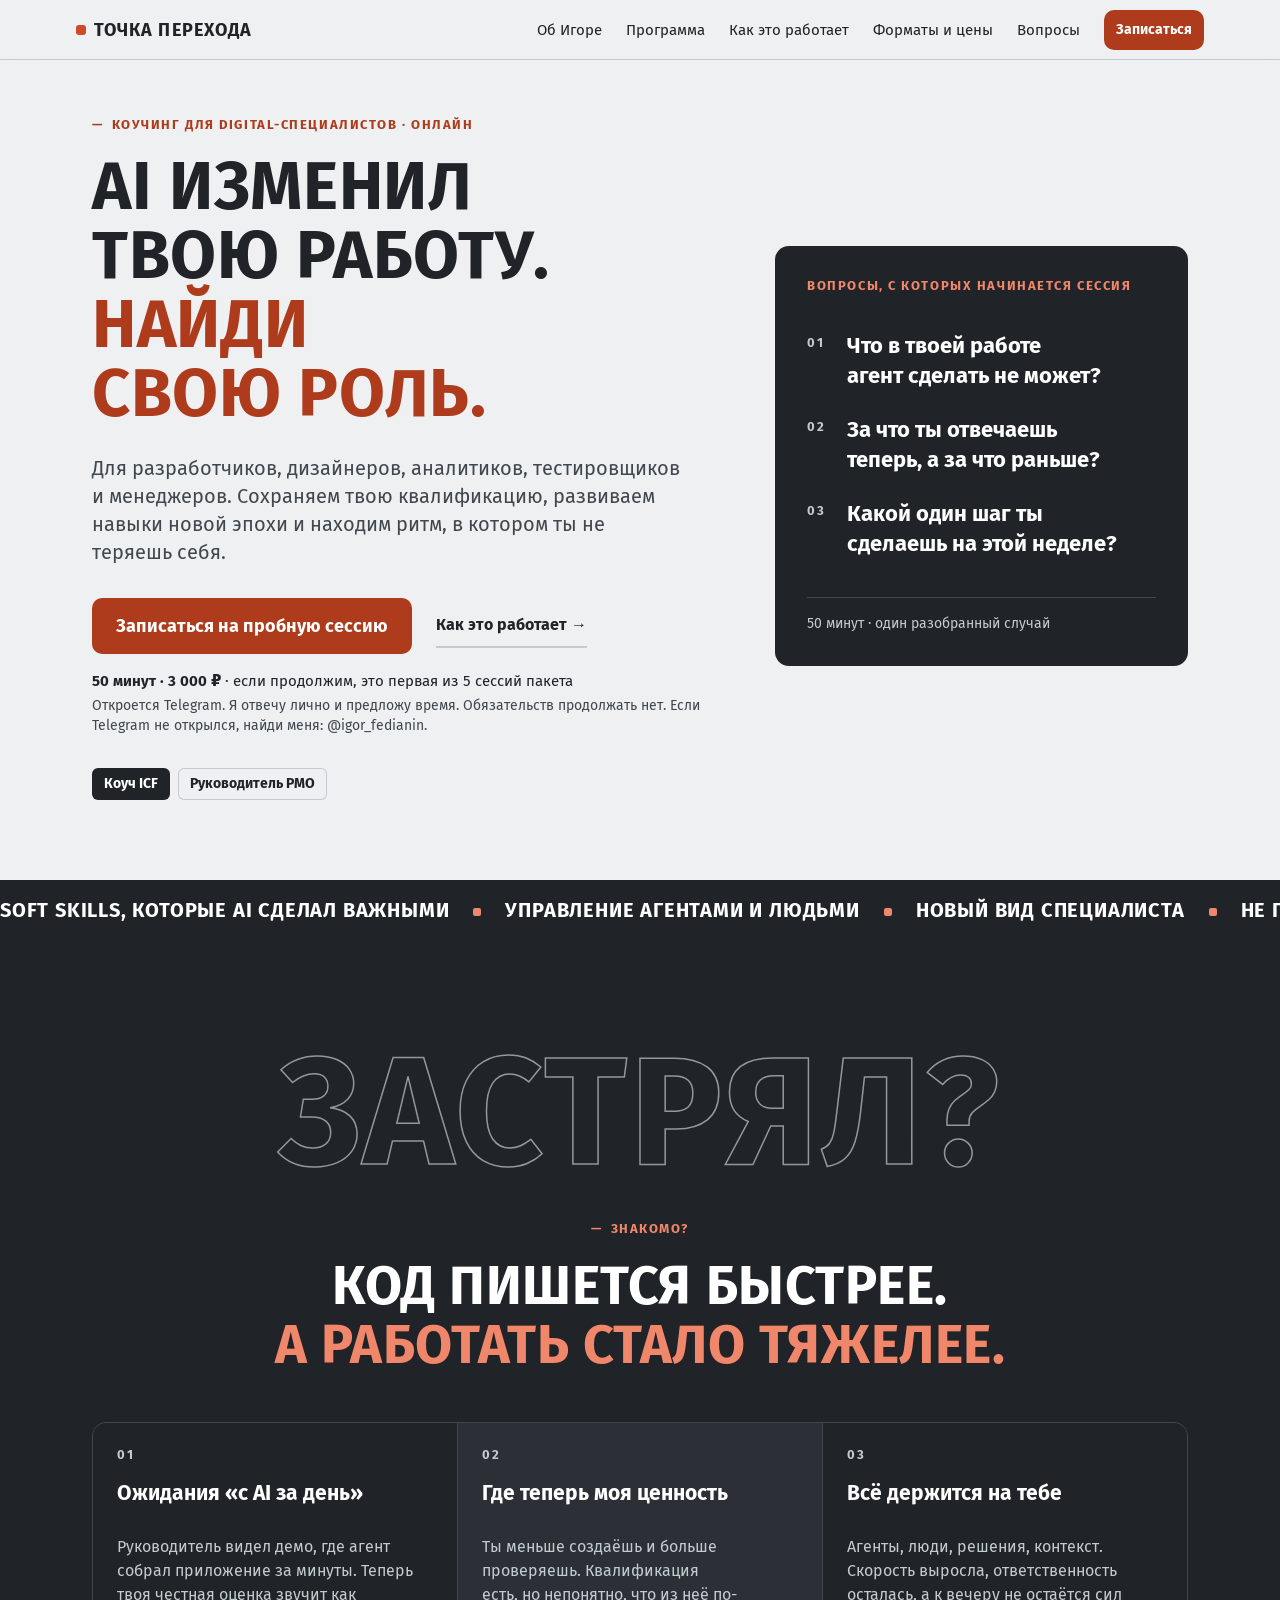
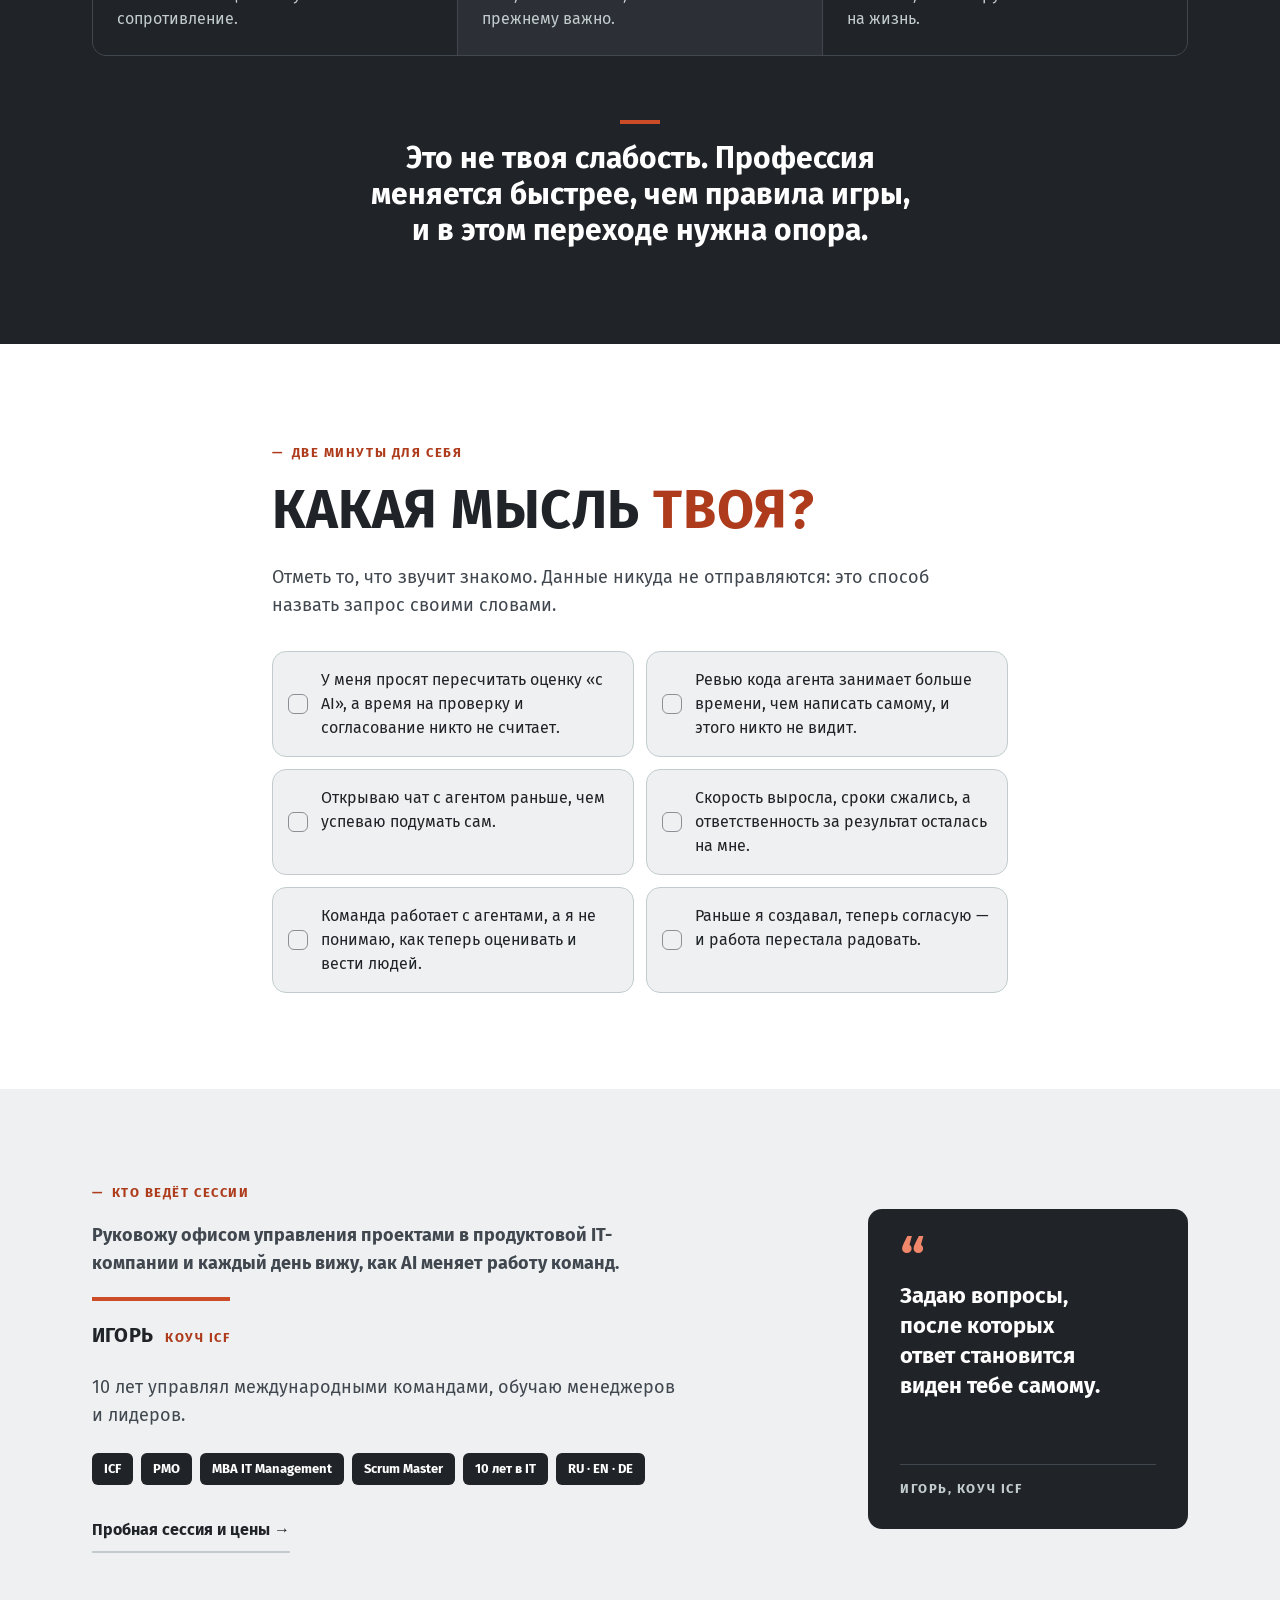
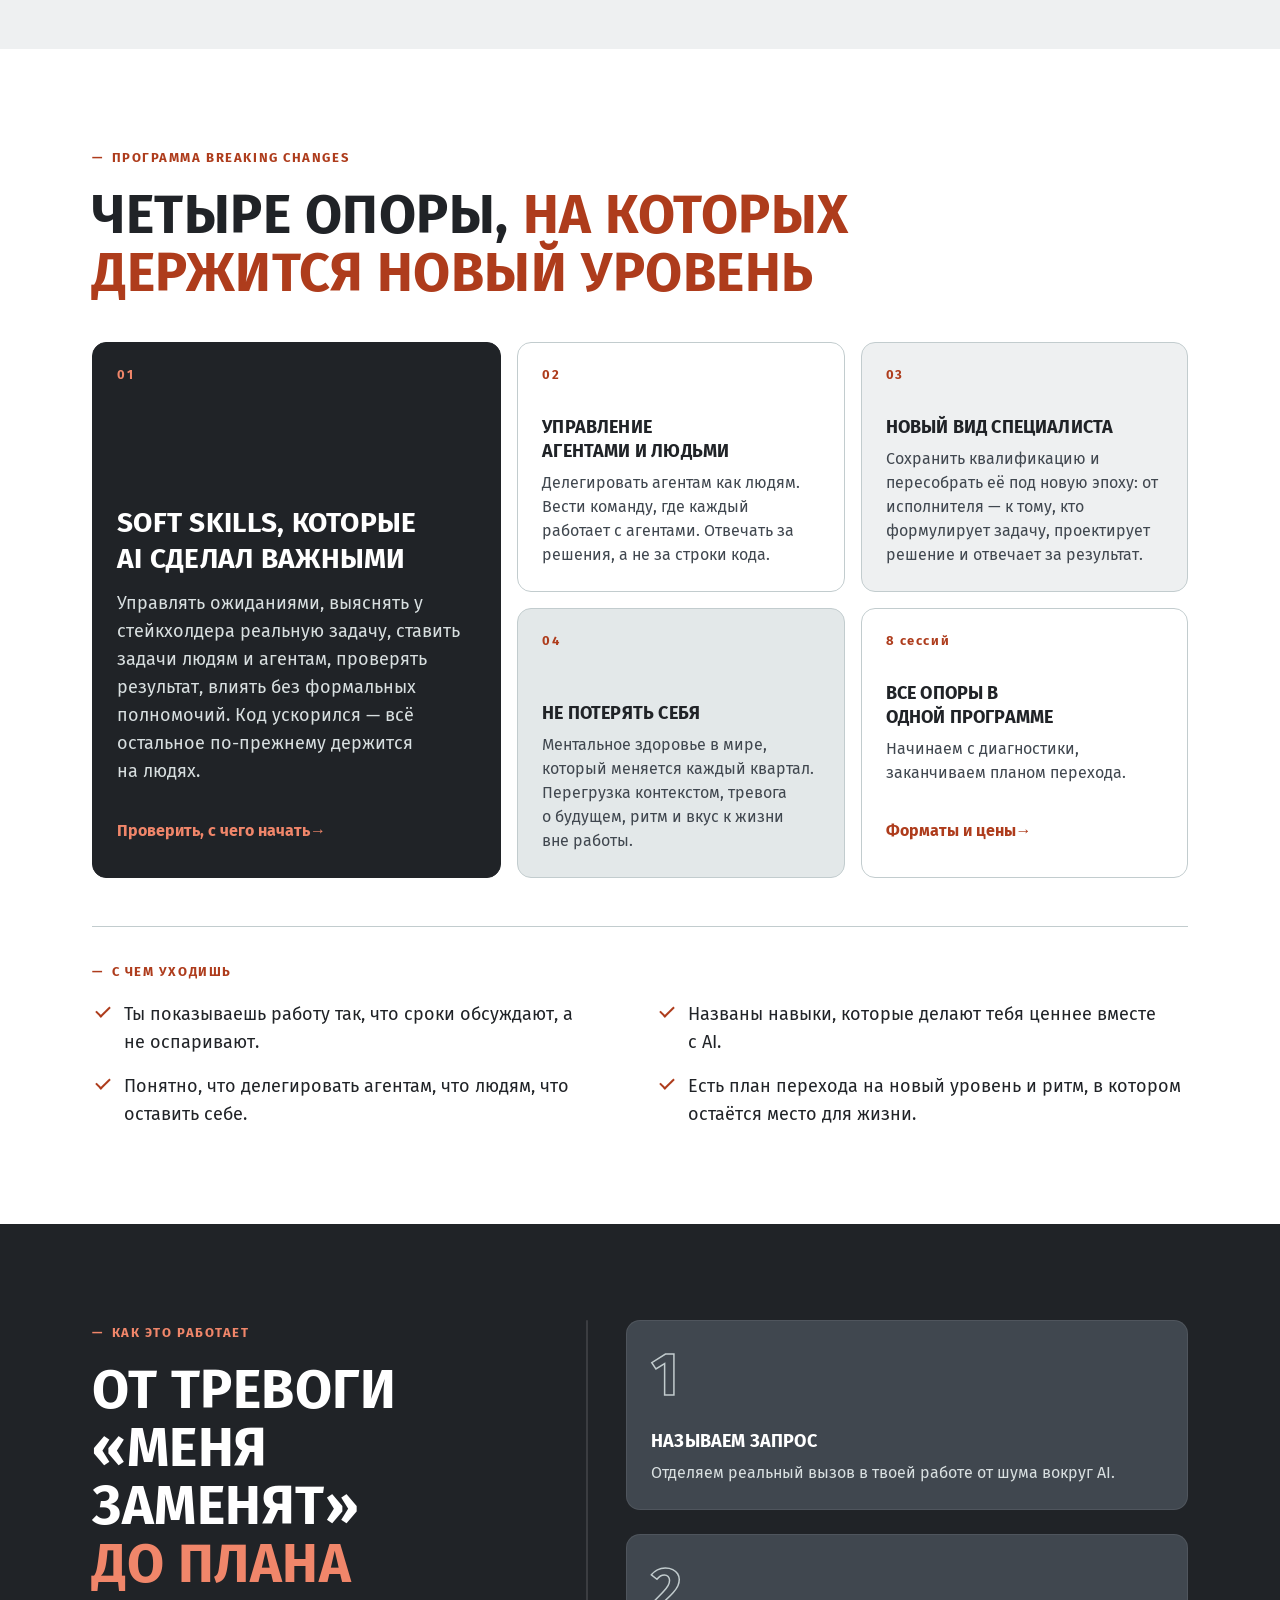
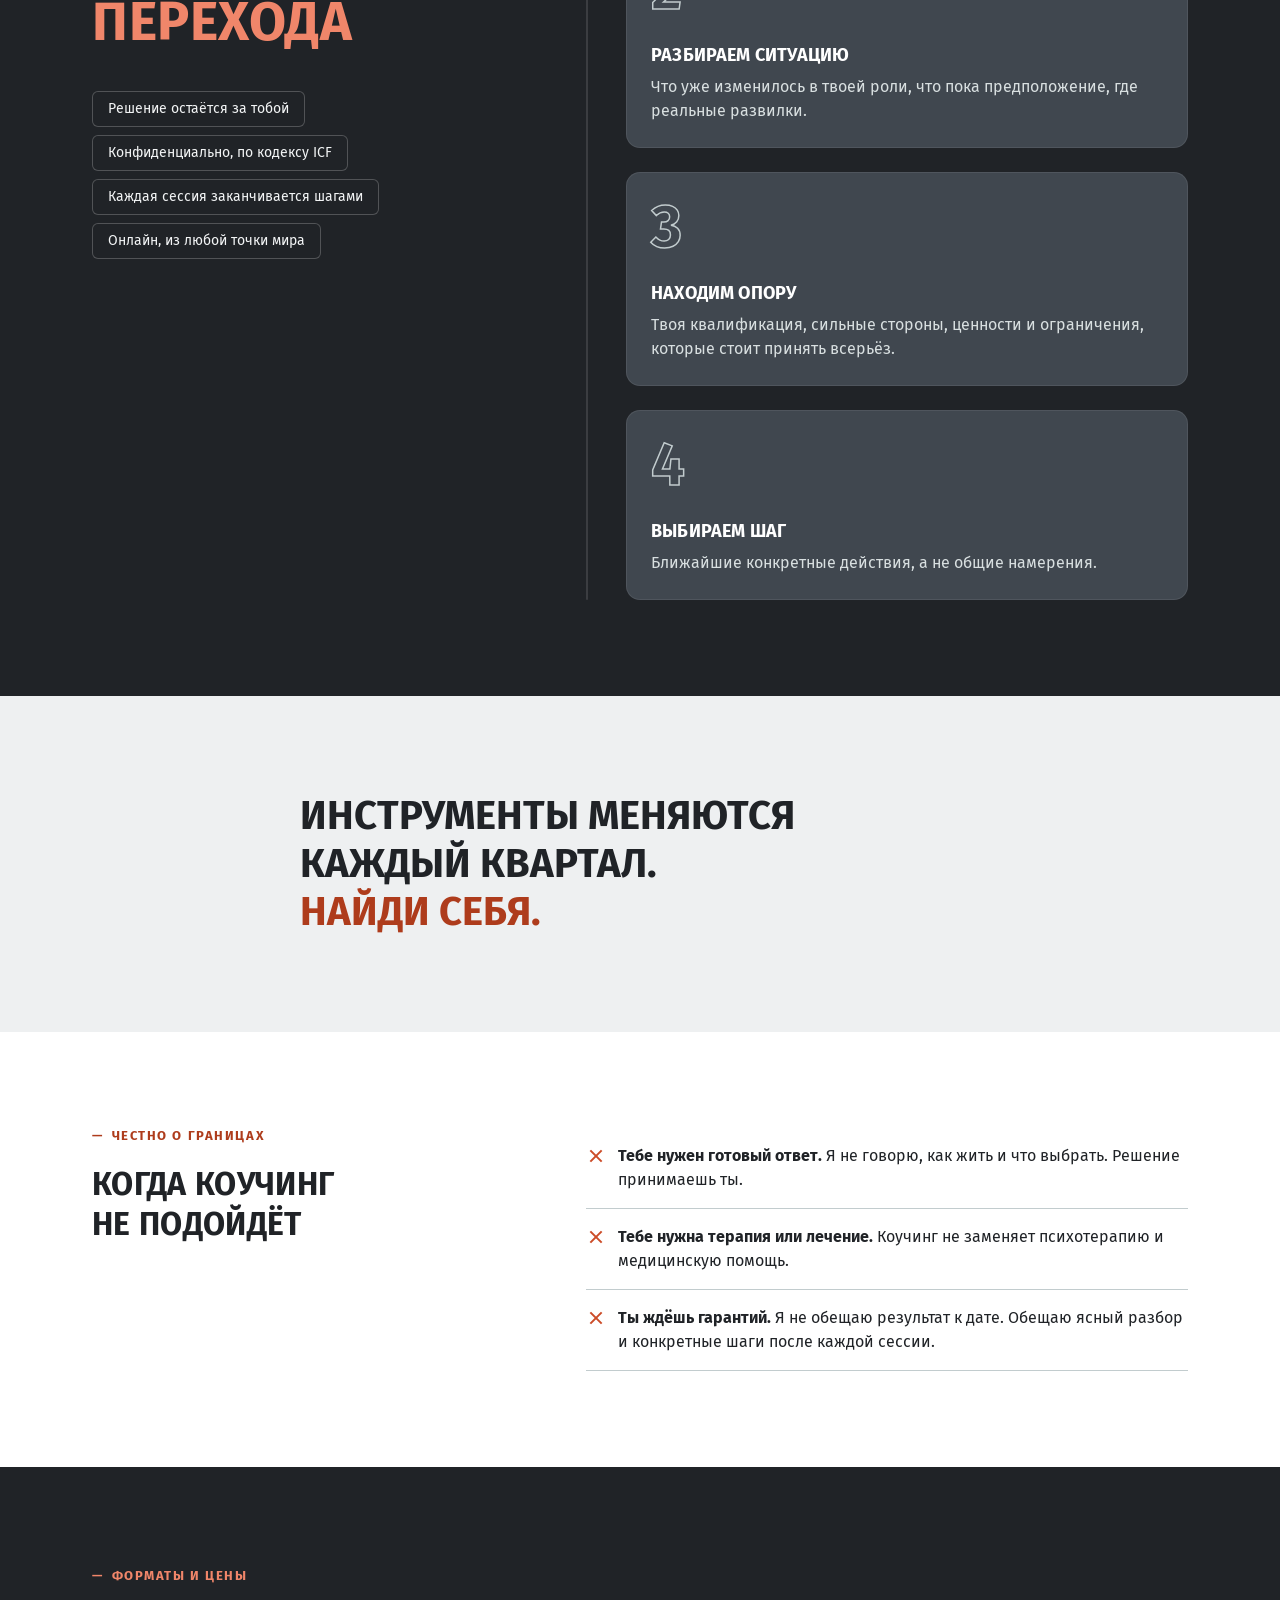
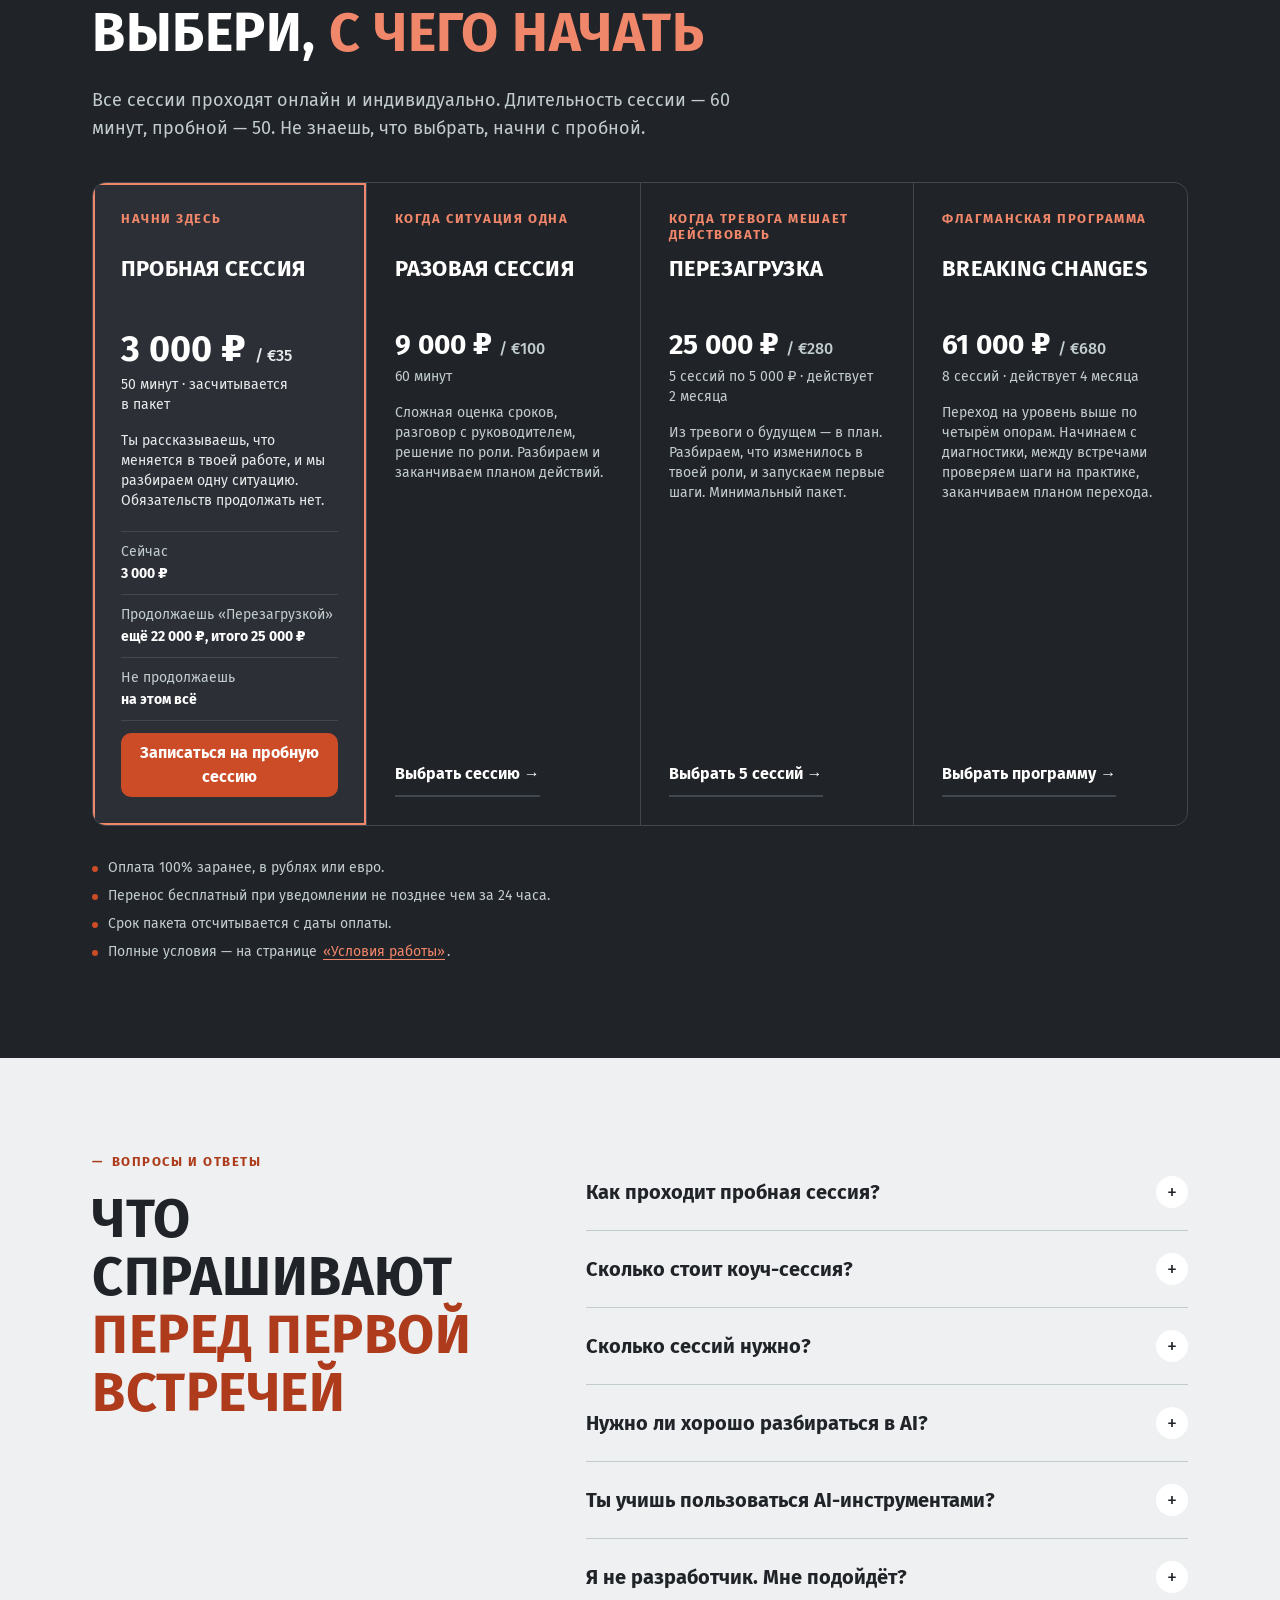
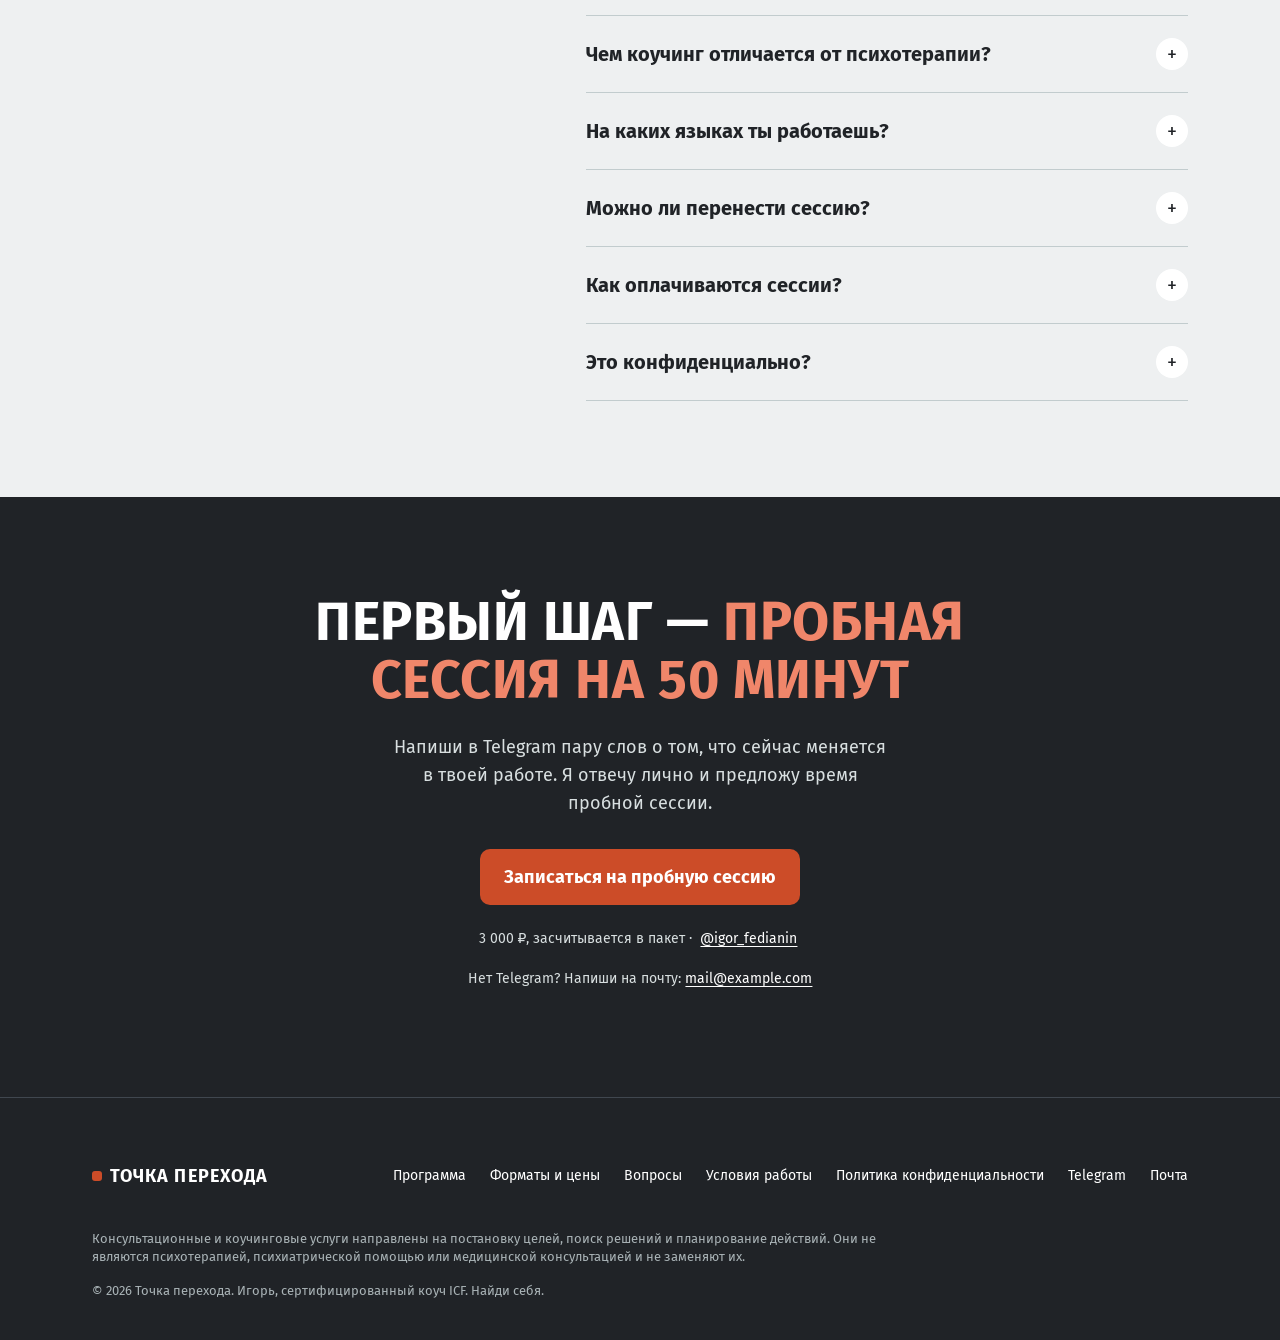
==== commit 65ce738e: "Самопроверка подставляет отмеченное в Telegram, запасная строка про Telegram, чистка CSS и условий ц" ====
--- a/index.html
+++ b/index.html
@@ -353,7 +353,7 @@
           <a class="textlink" href="#process">Как это работает</a>
         </div>
         <p class="hero__by"><b>50 минут · 3&nbsp;000&nbsp;₽</b> · если продолжим, это первая из&nbsp;5 сессий пакета</p>
-        <p class="hero__note">Откроется Telegram. Я отвечу лично и предложу время. Обязательств продолжать нет.</p>
+        <p class="hero__note">Откроется Telegram. Я отвечу лично и предложу время. Обязательств продолжать нет. Если Telegram не открылся, найди меня: @igor_fedianin.</p>
         <ul class="hero__proof" aria-label="Кто ведёт сессии">
           <li>Коуч ICF</li>
           <li>Руководитель PMO</li>
@@ -423,7 +423,7 @@
         <p id="check-text"></p>
         <div class="actions">
           <button class="btn btn--line" type="button" id="check-copy">Скопировать отмеченное</button>
-          <a class="btn" href="https://t.me/igor_fedianin" target="_blank" rel="noopener" data-goal="tg_check">Записаться на пробную сессию</a>
+          <a class="btn" href="https://t.me/igor_fedianin" target="_blank" rel="noopener" id="check-tg" data-goal="tg_check">Записаться на пробную сессию</a>
         </div>
       </div>
     </div>
@@ -589,7 +589,6 @@
       </div>
       <ul class="terms">
         <li>Оплата 100% заранее, в рублях или евро.</li>
-        <li>Пробная сессия засчитывается как первая сессия пакета «Перезагрузка»: доплата 22&nbsp;000&nbsp;₽ (25&nbsp;000&nbsp;₽ минус 3&nbsp;000&nbsp;₽).</li>
         <li>Перенос бесплатный при уведомлении не позднее чем за 24 часа.</li>
         <li>Срок пакета отсчитывается с даты оплаты.</li>
         <li>Полные условия — на странице <a href="oferta.html">«Условия работы»</a>.</li>
--- a/css/style.css
+++ b/css/style.css
@@ -210,14 +210,7 @@
 .hero__proof li { padding: 6px 12px; border-radius: var(--r-md); box-shadow: inset 0 0 0 1px var(--line); font-size: 14px; line-height: 20px; font-weight: 600; color: var(--ink); }
 .hero__proof li:first-child { background: var(--ink); color: #fff; box-shadow: none; }
 .hero__visual { position: relative; aspect-ratio: 4 / 5; width: 100%; max-width: 440px; margin-inline: auto; border-radius: var(--r-3xl); background: var(--deep-2); }
-.hero__visual svg { position: absolute; inset: 0; width: 100%; height: 100%; }
 .hero__visual img { position: absolute; inset: 0; width: 100%; height: 100%; object-fit: cover; border-radius: inherit; }
-.p-dim { stroke: rgb(255 255 255 / .28); stroke-width: 3; stroke-linecap: round; stroke-dasharray: 2 12; }
-.p-main { stroke-width: 7; stroke-linecap: round; stroke-dasharray: 420; stroke-dashoffset: 420; animation: draw 1800ms 400ms var(--ease) forwards; }
-.ring { fill: none; stroke: #f0866a; stroke-width: 2; transform-origin: 240px 300px; animation: pulse 3200ms var(--ease) infinite; }
-.ring--2 { animation-delay: 1600ms; }
-@keyframes draw { to { stroke-dashoffset: 0; } }
-@keyframes pulse { from { transform: scale(.6); opacity: .9; } to { transform: scale(2.6); opacity: 0; } }
 /* Плавающие карточки: Title 4 + Caption 5 */
 .hero__visual--session { display: flex; flex-direction: column; justify-content: space-between; gap: 24px; padding: 32px; background: var(--deep); color: #fff; aspect-ratio: auto; min-height: 420px; max-width: 460px; }
 .session__label { margin: 0; font-size: 13px; line-height: 16px; letter-spacing: .12em; text-transform: uppercase; font-weight: 600; color: var(--accent-soft); }
@@ -230,10 +223,6 @@
   .session__list { gap: 16px; }
   .session__list li { font-size: 19px; line-height: 26px; padding-left: 32px; }
 }
-.float { position: absolute; display: block; padding: 12px 16px; border-radius: var(--r-2xl); background: rgb(255 255 255 / .96); color: var(--muted); font-size: 13px; line-height: 16px; max-width: 192px; }
-.float b { display: block; color: var(--ink); font-size: 14px; line-height: 20px; font-weight: 700; text-transform: uppercase; letter-spacing: .02em; }
-.float--a { left: -8px; top: 9%; }
-.float--b { right: -8px; top: 44%; }
 
 /* ---------- Бегущая строка ---------- */
 @media (max-width: 639px) { .marquee { display: none; } }
@@ -272,26 +261,12 @@
 .why .card { counter-increment: cell; display: flex; flex-direction: column; justify-content: flex-start; gap: 16px; min-height: 200px; padding: 24px; border: 0; border-radius: 0; background: var(--deep); }
 .why .card:nth-child(even) { background: #2c3036; }
 .why .card::before { content: "0" counter(cell); width: auto; height: auto; margin: 0; background: none; font-size: 13px; line-height: 16px; font-weight: 600; letter-spacing: .12em; color: var(--mint); }
-/* Круглая иконка со стрелкой: нарисованный SVG, а не символ шрифта */
 .why .card:hover { border: 0; }
 .why .card h3 { margin: 0 0 12px; color: #fff; font-size: 21px; line-height: 28px; text-transform: none; letter-spacing: 0; }
 .why .card p { color: #c2ccce; }
 .why .statement { margin: 64px auto 0; text-align: center; color: #fff; max-width: 22em; }
 .why .statement::before { margin-inline: auto; }
 
-/* ---------- Было → стало ---------- */
-.compare { display: grid; gap: 16px; margin-top: 40px; }
-.compare__col { border-radius: var(--r-3xl); padding: 32px 24px; }
-.compare__col--before { background: var(--bg); border: 1px solid var(--line); color: var(--muted); }
-.compare__col--after { background: var(--deep); color: #ffffff; }
-.compare__label { font-size: 13px; line-height: 16px; letter-spacing: .12em; text-transform: uppercase; font-weight: 600; margin-bottom: 16px; }
-.compare__col--after .compare__label { color: var(--mint); }
-.compare li { position: relative; padding: 12px 0 12px 32px; border-top: 1px solid rgb(128 128 128 / .22); }
-.compare__col--before li::before { content: ""; position: absolute; left: 4px; top: 23px; width: 14px; height: 2px; background: #8c9095; transform: rotate(45deg); }
-.compare__col--before li::after { content: ""; position: absolute; left: 4px; top: 23px; width: 14px; height: 2px; background: #8c9095; transform: rotate(-45deg); }
-.compare__col--after li::before { content: ""; position: absolute; left: 4px; top: 17px; width: 14px; height: 8px; border-left: 2px solid var(--mint); border-bottom: 2px solid var(--mint); transform: rotate(-45deg); }
-.compare__arrow { display: grid; place-content: center; width: 48px; height: 48px; margin: -4px auto; border-radius: 50%; background: var(--accent-ink); color: var(--on-accent); transform: rotate(90deg); z-index: 1; }
-.compare__arrow svg { width: 24px; height: 24px; }
 
 /* ---------- Темы: мозаика ---------- */
 .bento { display: grid; gap: 16px; margin-top: 40px; }
@@ -384,7 +359,6 @@
 .terms li::before { content: ""; position: absolute; left: 0; top: 8px; width: 6px; height: 6px; border-radius: var(--r-full); background: var(--accent); }
 
 /* ---------- Границы и коуч ---------- */
-.duo { display: grid; gap: 40px; }
 .crosses li { position: relative; padding: 16px 0 16px 32px; border-bottom: 1px solid #c2ccce; }
 .crosses li::before, .crosses li::after { content: ""; position: absolute; left: 2px; top: 27px; width: 16px; height: 2px; background: var(--accent); transform: rotate(45deg); }
 .crosses li::after { transform: rotate(-45deg); }
@@ -483,8 +457,6 @@
 @media (prefers-reduced-motion: reduce) {
   html { scroll-behavior: auto; }
   *, *::before, *::after { animation: none !important; transition: none !important; }
-  .p-main { stroke-dashoffset: 0; }
-  .ring { opacity: .5; }
   .marquee { overflow-x: auto; }
   .js .tagline__text .w, .js .tagline__text .accent .w { opacity: 1; }
   .js .nav > * { opacity: 1; transform: none; }
@@ -503,8 +475,6 @@
   .coach:has(picture, .photo) { grid-template-columns: 1fr 320px; align-items: center; gap: 64px; }
   .footer__top { grid-template-columns: auto 1fr; align-items: center; }
   .footer__nav { justify-content: flex-end; }
-  .float--a { left: -24px; }
-  .float--b { right: -24px; }
   .cookie { display: flex; align-items: center; gap: 16px; max-width: 720px; }
   .cookie p { margin: 0; }
   .cookie__btns { flex: none; }
@@ -519,7 +489,6 @@
   .coach__text .coach__lead { font-size: 30px; line-height: 38px; }
   .h-md { font-size: 32px; line-height: 40px; }
   .lead { font-size: 20px; line-height: 28px; }
-  .compare li { font-size: 18px; line-height: 28px; }
   .statement { font-size: 30px; line-height: 36px; }
   .tile--hero h3 { font-size: 28px; line-height: 36px; }
   .faq summary { font-size: 20px; line-height: 28px; }
@@ -547,12 +516,8 @@
   #limits .crosses, #faq .faq { grid-column: 2; grid-row: 1 / span 4; margin-top: 0; }
   .process .steps { grid-template-columns: 1fr; gap: 24px; }
   .process__steps { padding-left: 40px; }
-  .compare { grid-template-columns: 1fr auto 1fr; align-items: stretch; gap: 0; }
-  .compare__col { padding: 40px; }
-  .compare__arrow { transform: none; align-self: center; margin: 0 -24px; width: 64px; height: 64px; }
   .bento { grid-template-columns: 1.25fr 1fr 1fr; }
   .tile--hero { grid-column: 1; grid-row: 1 / span 2; }
-  .duo { grid-template-columns: 1fr 1fr; gap: 64px; align-items: center; }
   .marquee span { font-size: 20px; line-height: 28px; }
   .cta { padding: 96px 0; }
   .doc h1 { font-size: 40px; line-height: 48px; }
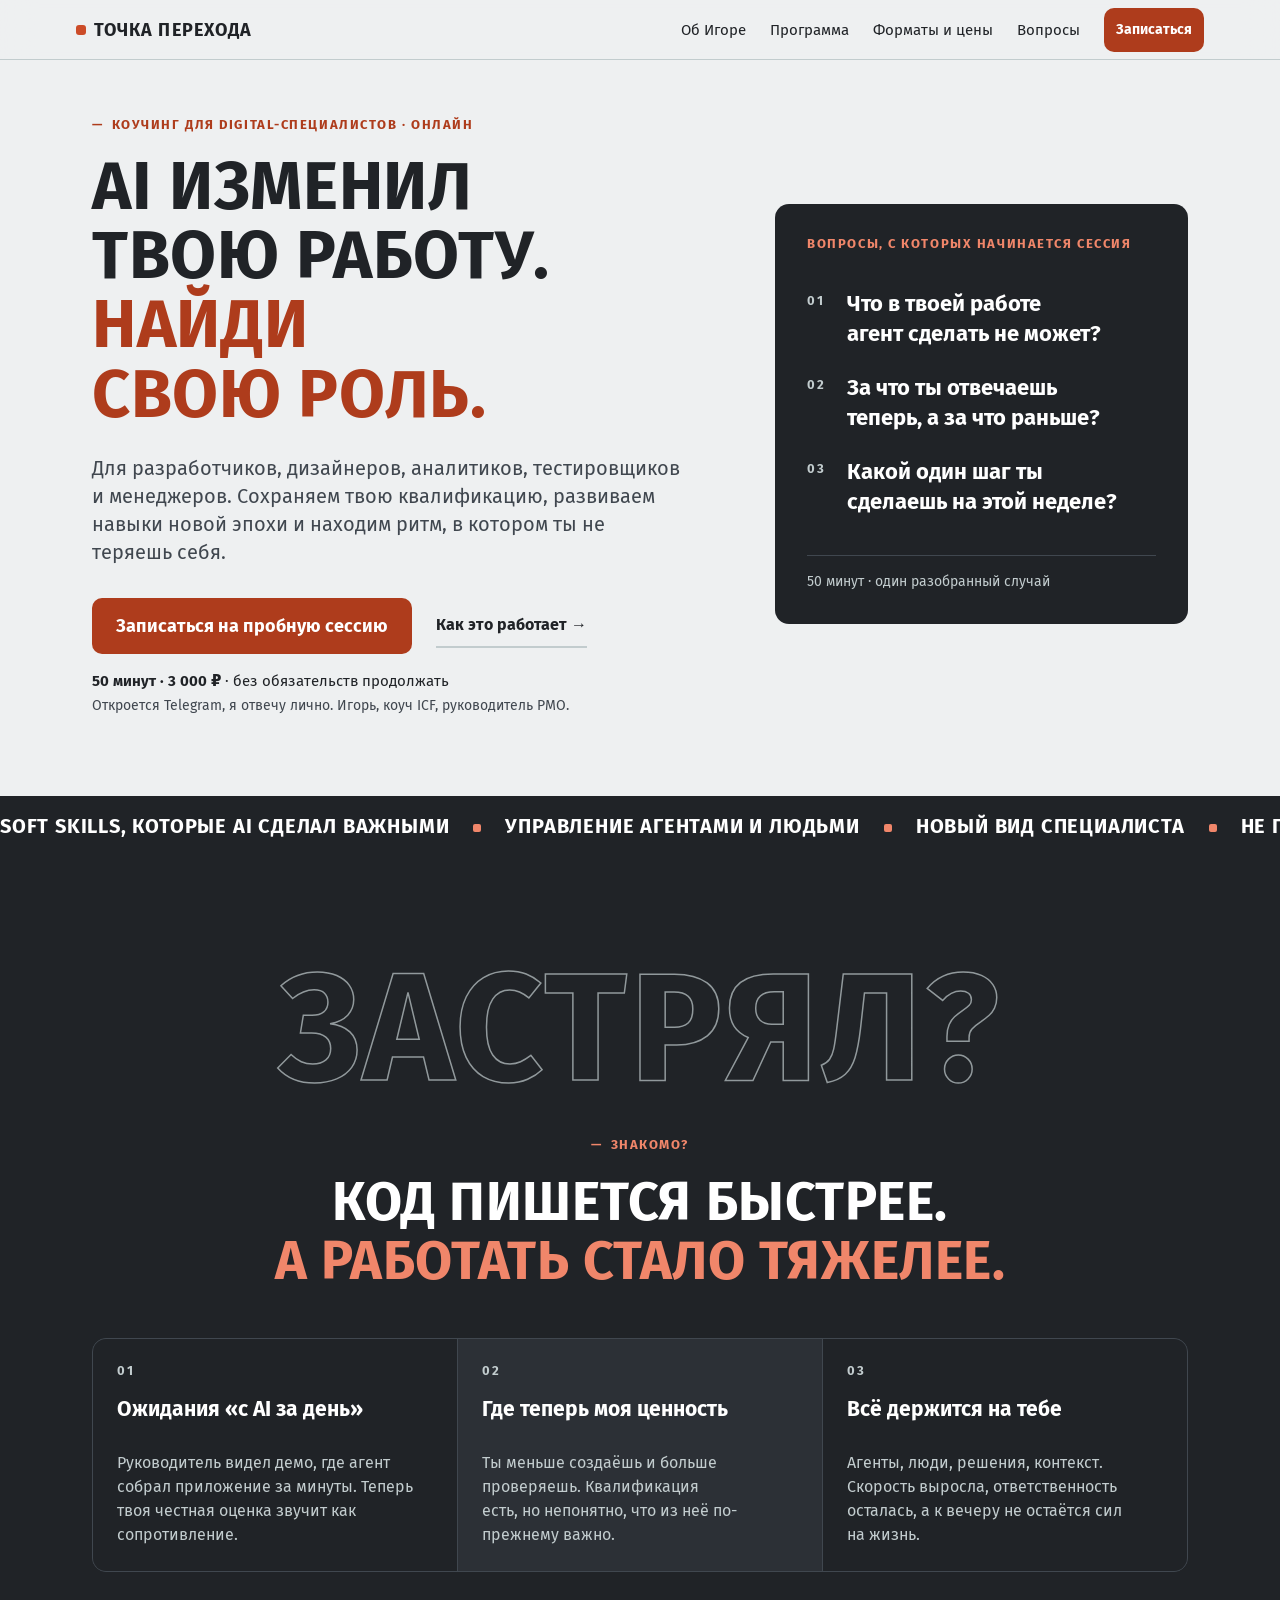
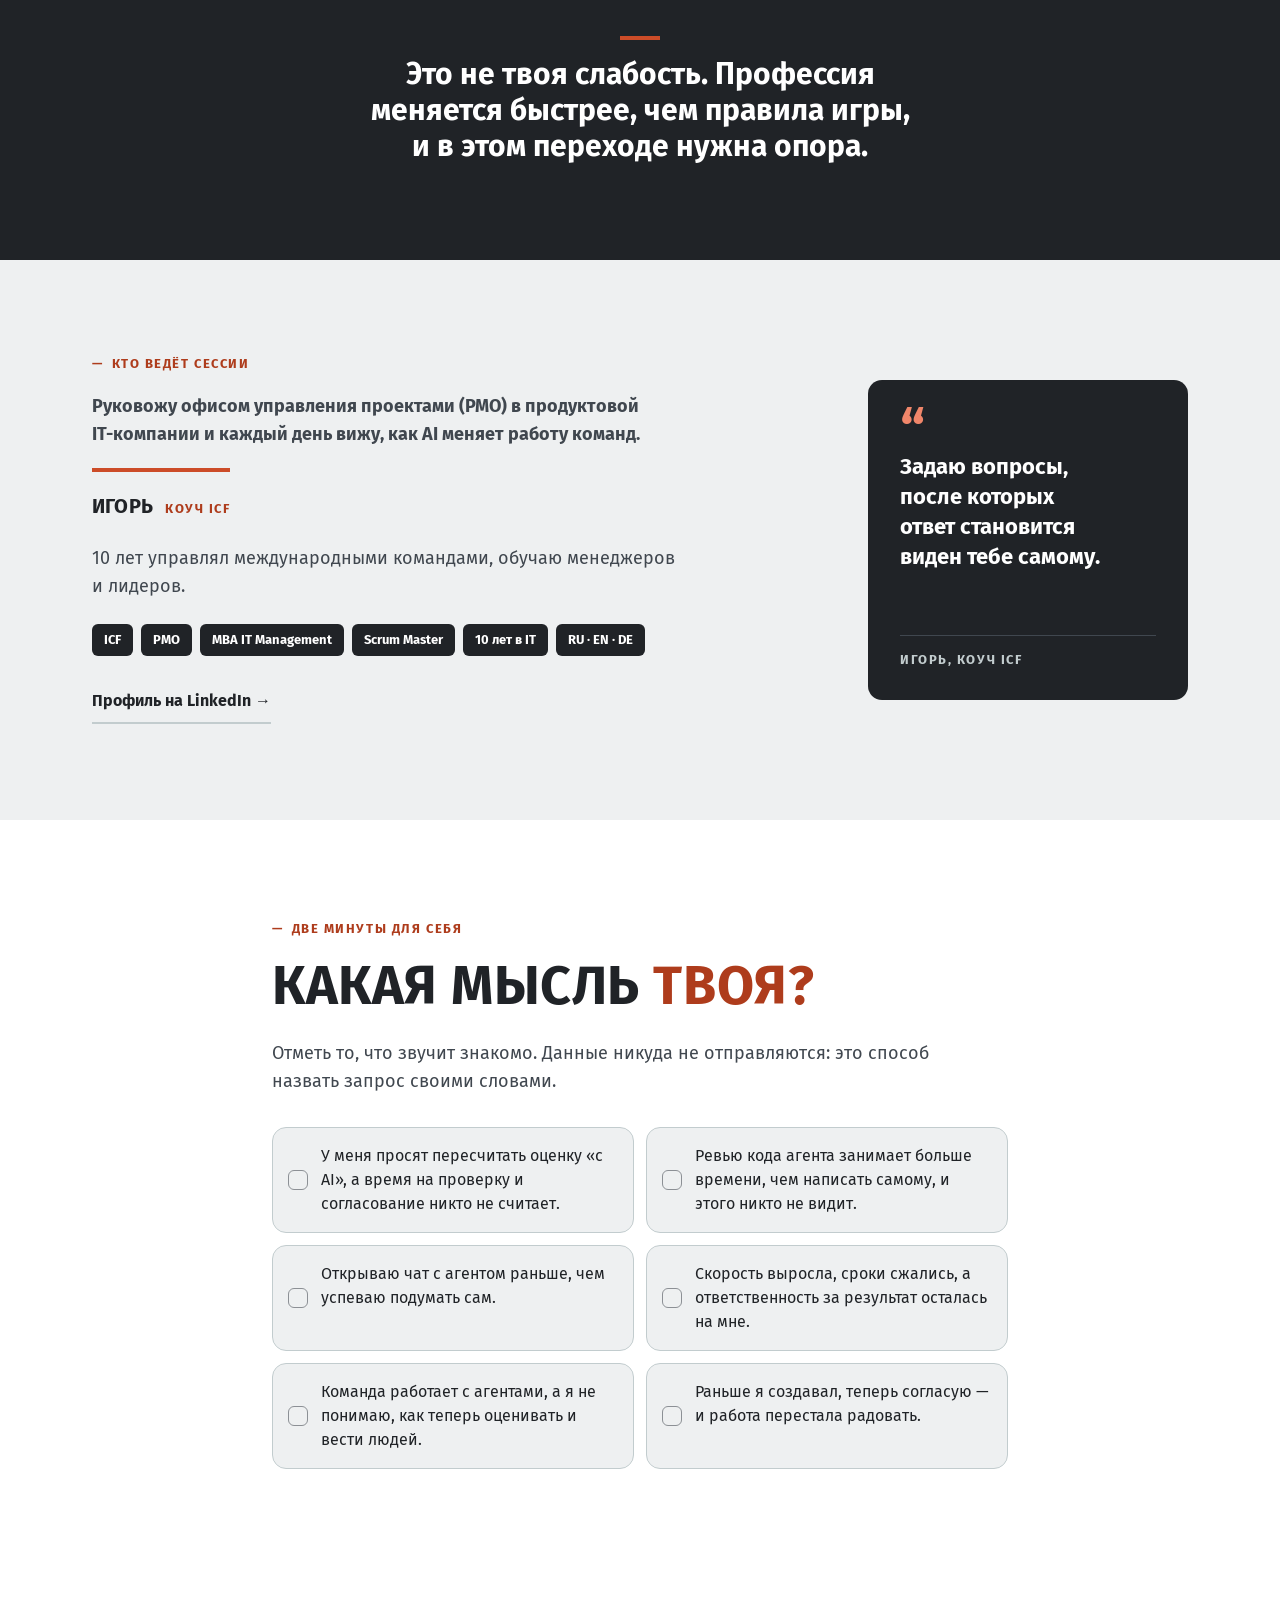
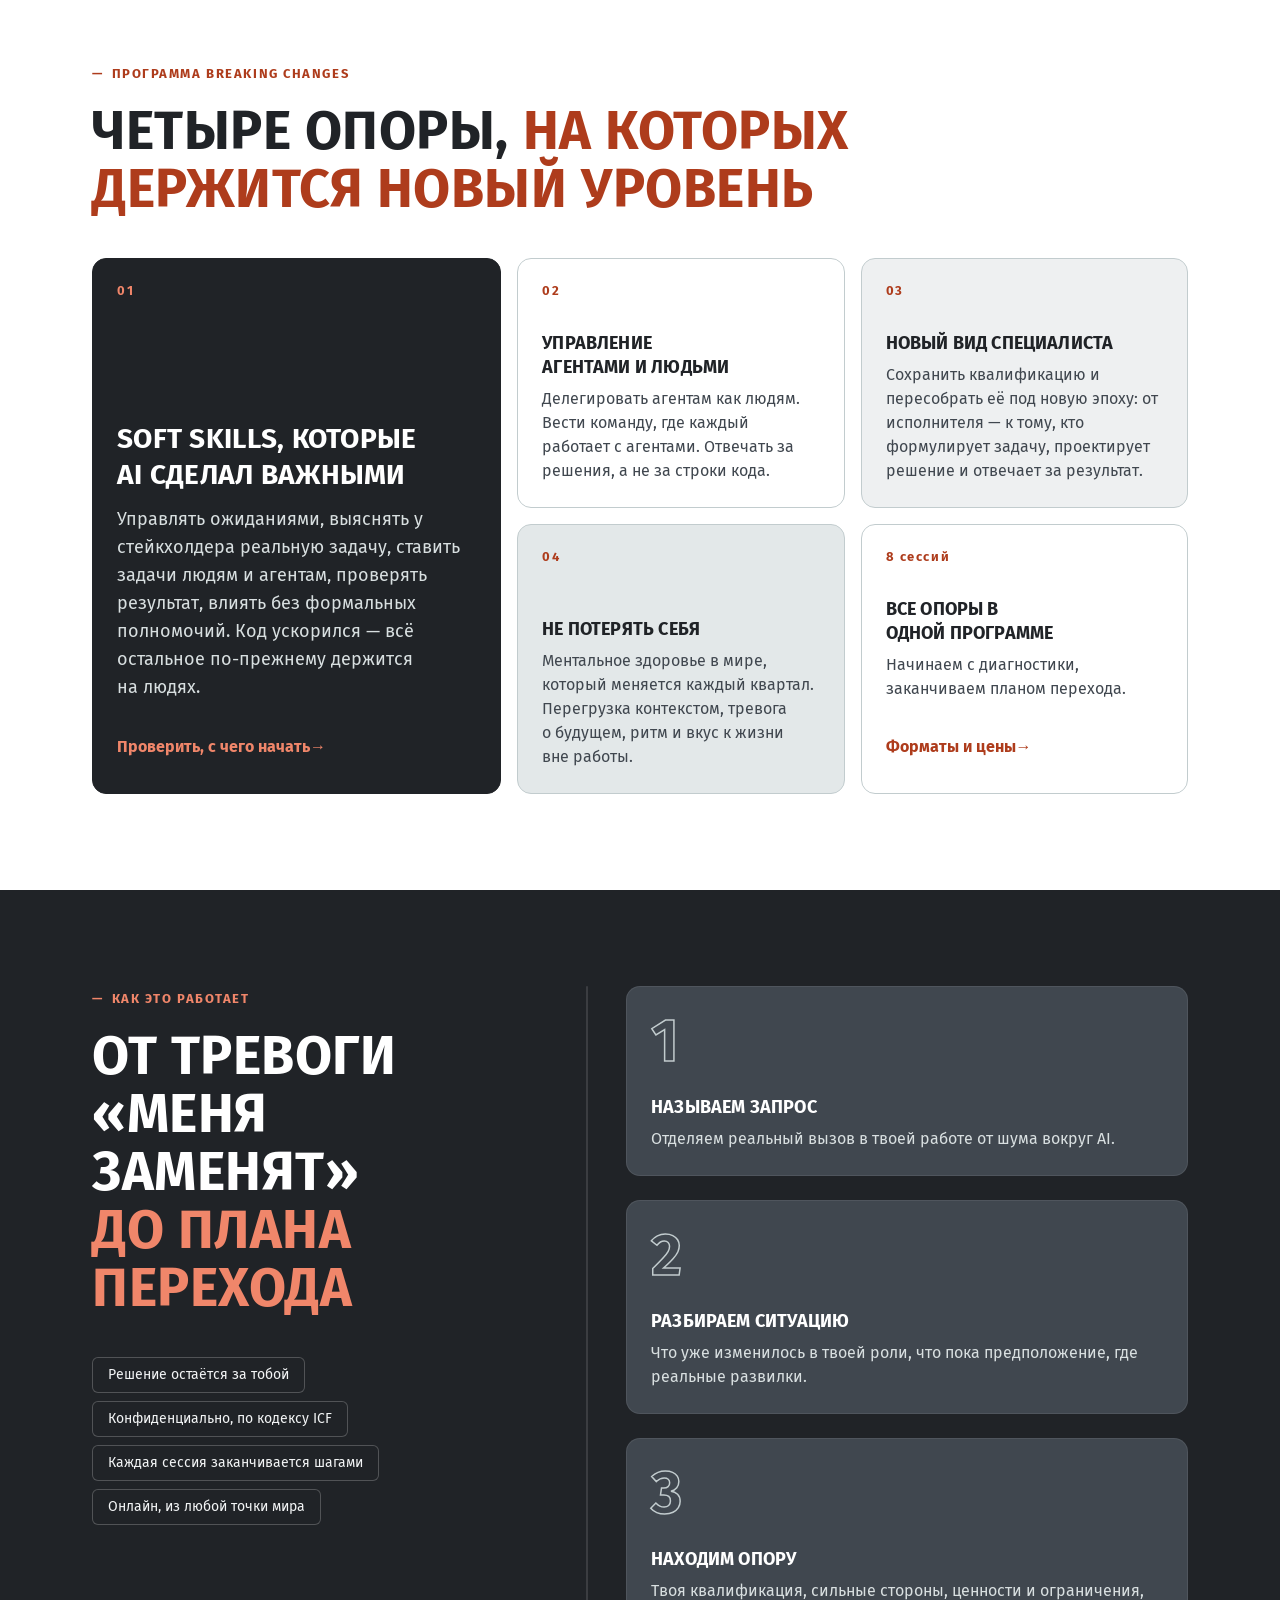
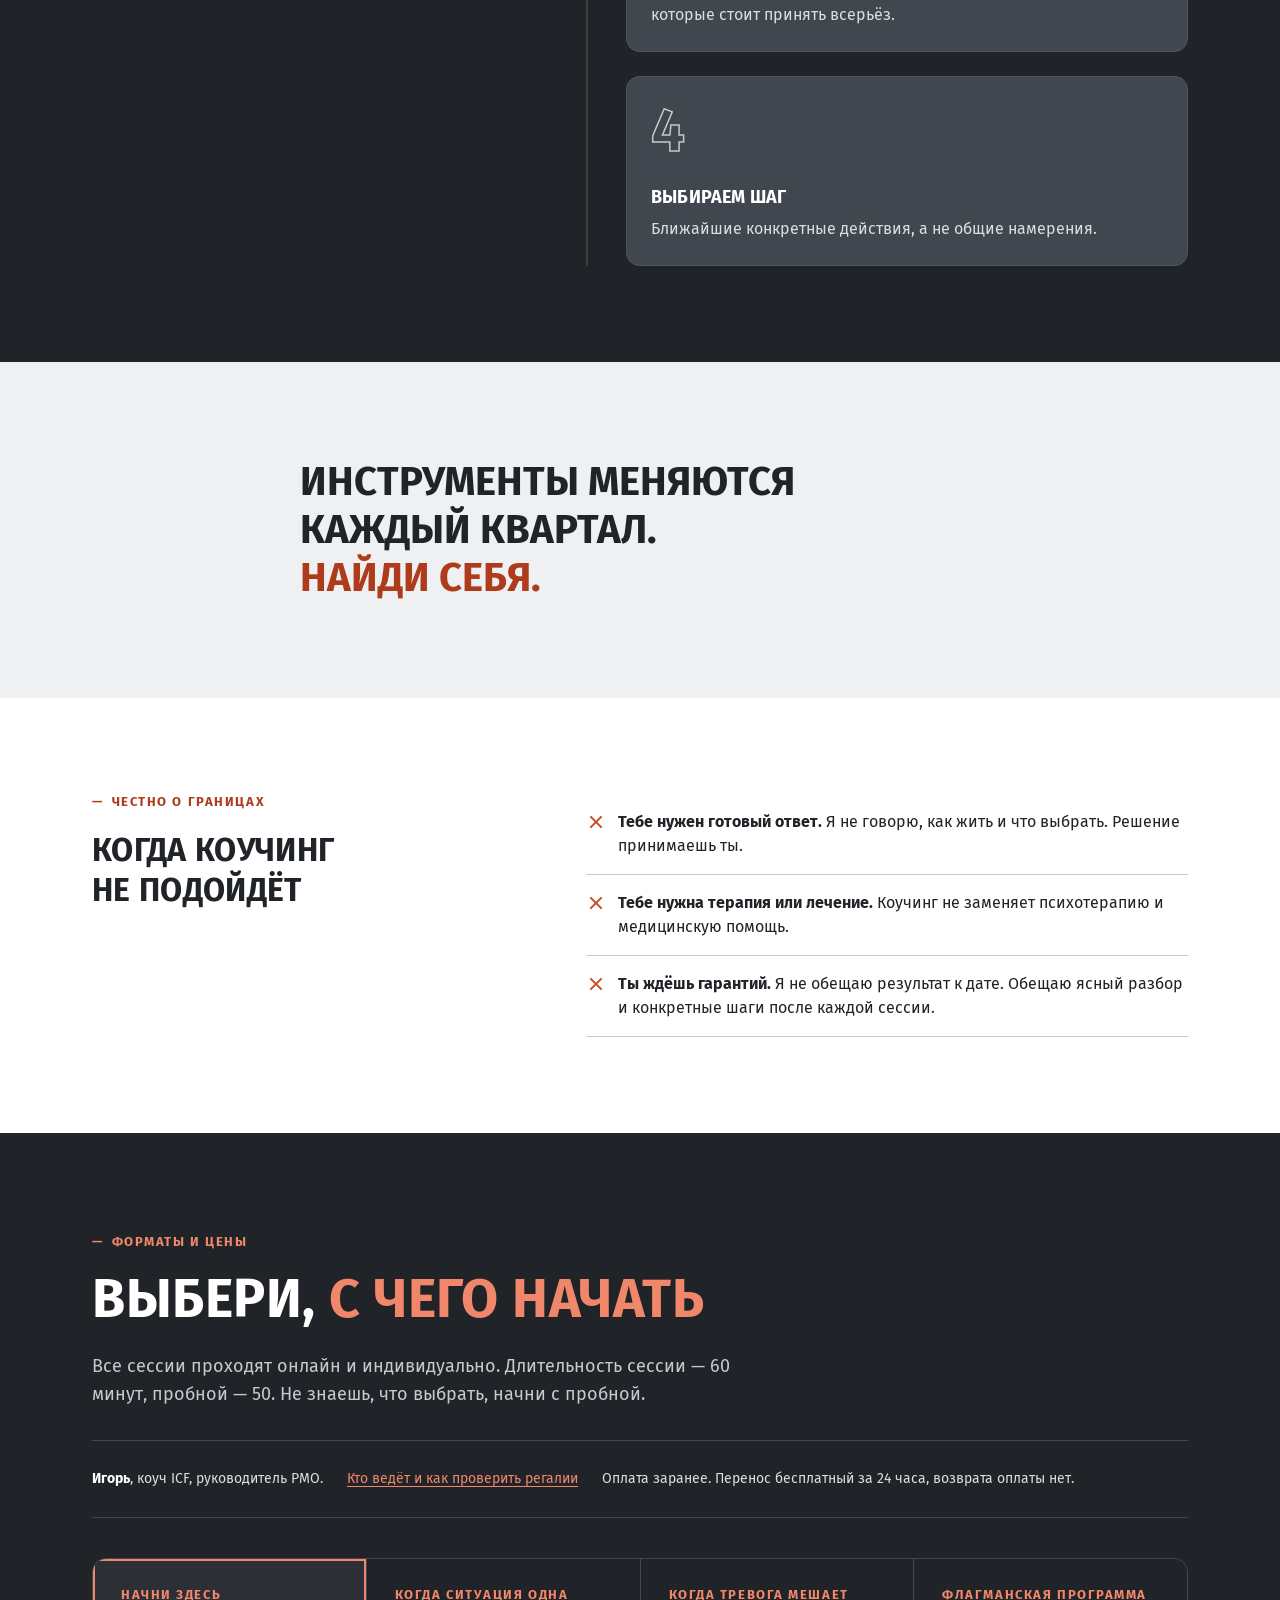
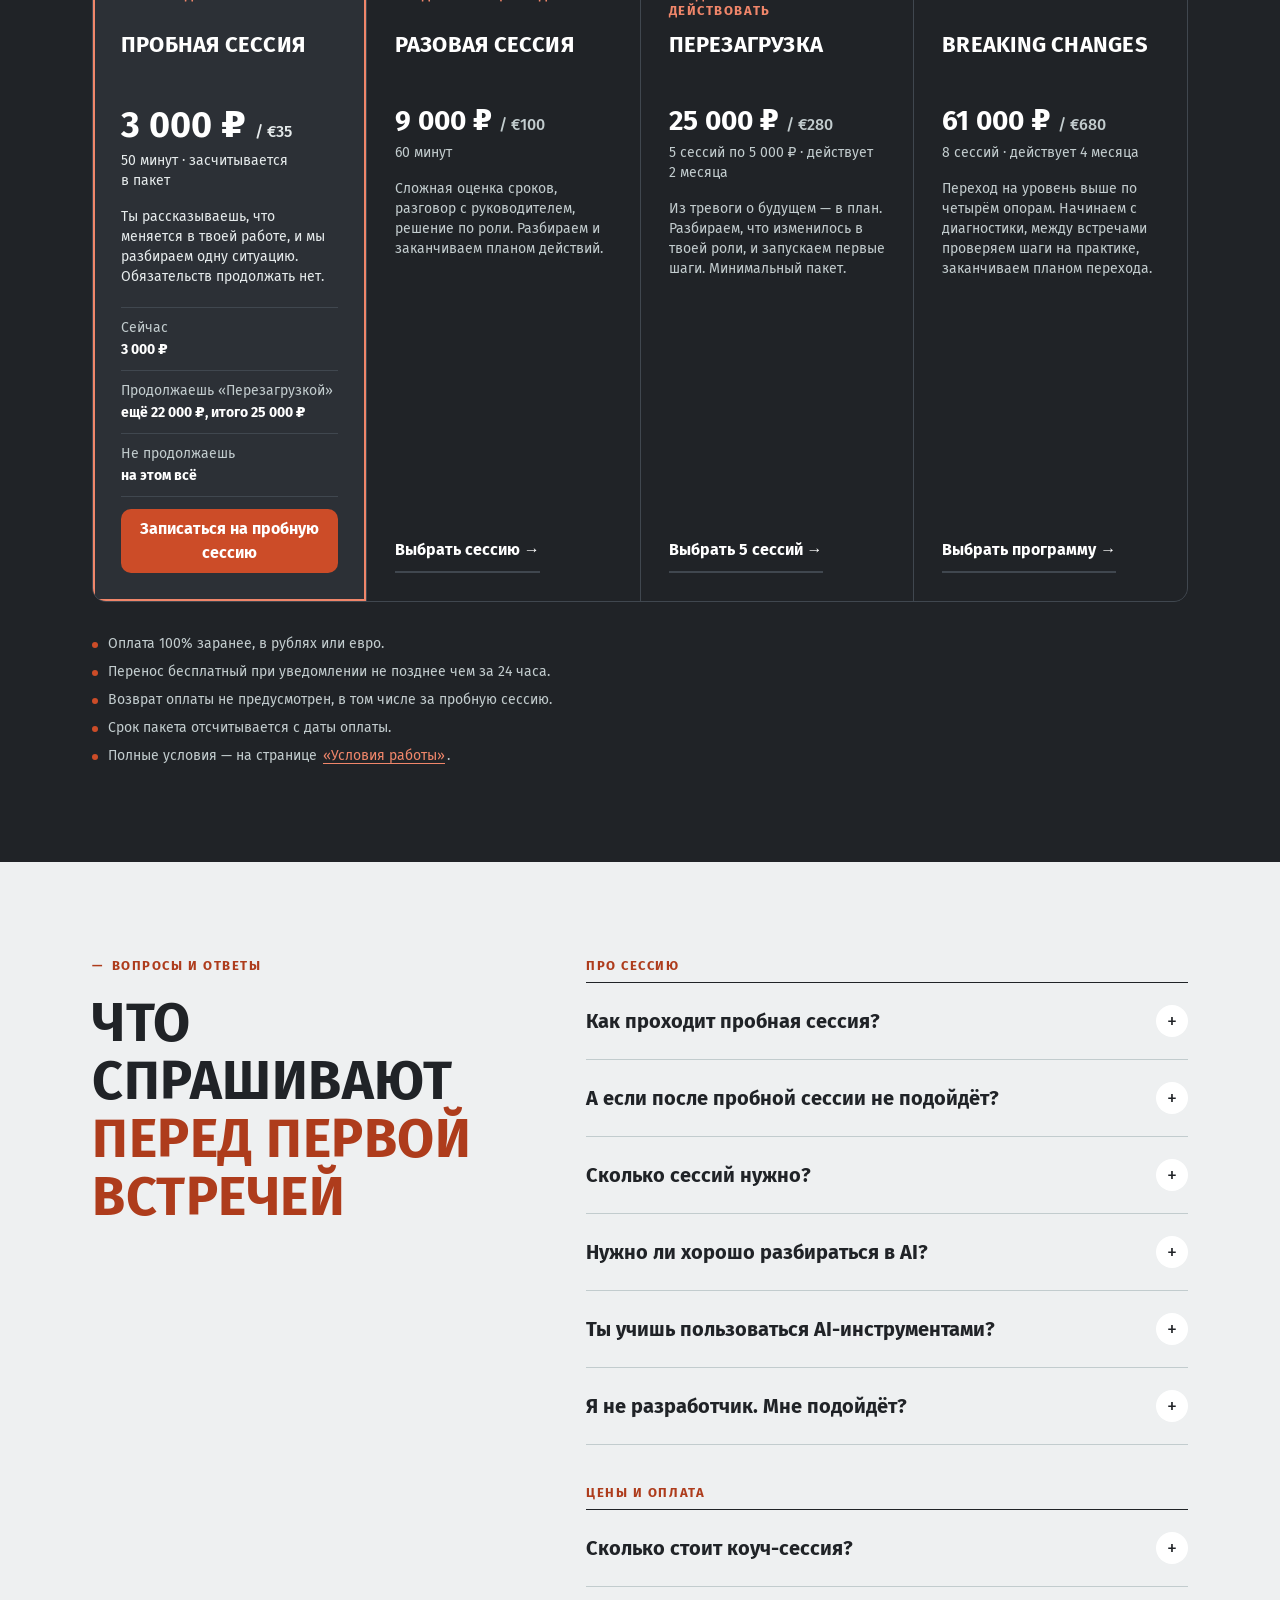
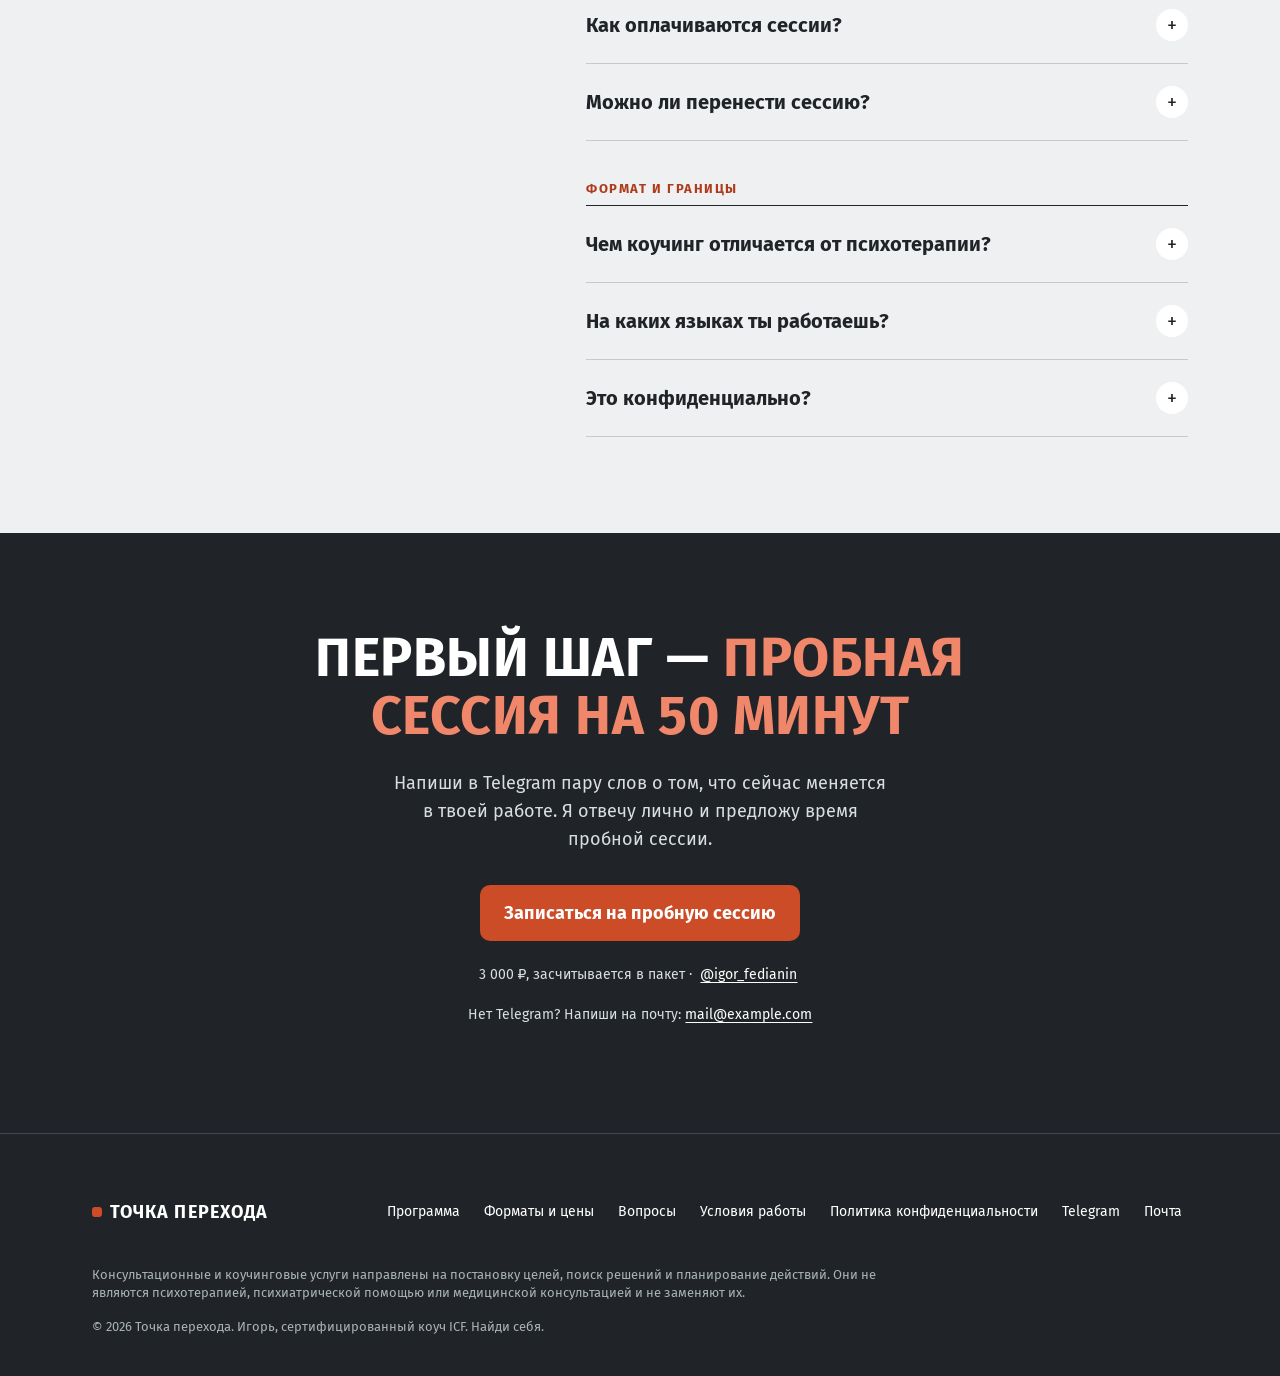
==== commit 5cb80cc5: "Критика, шестой круг: готовые сообщения в Telegram, условия возврата, порядок блоков, спокойнее движ" ====
--- a/index.html
+++ b/index.html
@@ -288,10 +288,18 @@
         },
         {
           "@type": "Question",
+          "name": "А если после пробной сессии не подойдёт?",
+          "acceptedAnswer": {
+            "@type": "Answer",
+            "text": "Тогда на этом всё: продолжать не нужно, дальнейшей оплаты нет. Пробная сессия оплачивается заранее, возврат оплаты не предусмотрен. Если нужно перенести время, перенос бесплатный при уведомлении за 24 часа."
+          }
+        },
+        {
+          "@type": "Question",
           "name": "Можно ли перенести сессию?",
           "acceptedAnswer": {
             "@type": "Answer",
-            "text": "Да. Перенос бесплатный, если предупредить не позднее чем за 24 часа до начала."
+            "text": "Да. Перенос бесплатный, если предупредить не позднее чем за 24 часа до начала. Возврат оплаты не предусмотрен."
           }
         },
         {
@@ -331,10 +339,9 @@
     <nav class="nav" id="nav" aria-label="Основная навигация">
       <a href="#about">Об Игоре</a>
       <a href="#topics">Программа</a>
-      <a href="#process">Как это работает</a>
       <a href="#formats">Форматы и цены</a>
       <a href="#faq">Вопросы</a>
-      <a class="btn btn--sm" href="https://t.me/igor_fedianin" target="_blank" rel="noopener" data-goal="tg_header">Записаться</a>
+      <a class="btn btn--sm" href="https://t.me/igor_fedianin" target="_blank" rel="noopener" data-tg="trial" data-goal="tg_header">Записаться</a>
     </nav>
   </div>
 </header>
@@ -349,19 +356,15 @@
         <h1><span class="line">AI&nbsp;изменил</span> <span class="line">твою работу.</span> <em class="line">Найди свою&nbsp;роль.</em></h1>
         <p class="lead">Для разработчиков, дизайнеров, аналитиков, тестировщиков и менеджеров. Сохраняем твою квалификацию, развиваем навыки новой эпохи и находим ритм, в котором ты не теряешь себя.</p>
         <div class="actions">
-          <a class="btn btn--lg" href="https://t.me/igor_fedianin" target="_blank" rel="noopener" data-goal="tg_hero">Записаться на пробную сессию</a>
+          <a class="btn btn--lg" href="https://t.me/igor_fedianin" target="_blank" rel="noopener" data-tg="trial" data-goal="tg_hero">Записаться на пробную сессию</a>
           <a class="textlink" href="#process">Как это работает</a>
         </div>
-        <p class="hero__by"><b>50 минут · 3&nbsp;000&nbsp;₽</b> · если продолжим, это первая из&nbsp;5 сессий пакета</p>
-        <p class="hero__note">Откроется Telegram. Я отвечу лично и предложу время. Обязательств продолжать нет. Если Telegram не открылся, найди меня: @igor_fedianin.</p>
-        <ul class="hero__proof" aria-label="Кто ведёт сессии">
-          <li>Коуч ICF</li>
-          <li>Руководитель PMO</li>
-        </ul>
+        <p class="hero__by"><b>50 минут · 3&nbsp;000&nbsp;₽</b> · без обязательств продолжать</p>
+        <p class="hero__note">Откроется Telegram, я отвечу лично. Игорь, коуч ICF, руководитель PMO.</p>
       </div>
 
       <!-- ФОТО 1 (главное). Как заменить иллюстрацию на снимок — см. README.md -->
-      <div class="hero__visual hero__visual--session" data-speed="0.85">
+      <div class="hero__visual hero__visual--session">
         <p class="session__label">Вопросы, с которых начинается сессия</p>
         <ol class="session__list">
           <li>Что в твоей работе агент сделать не может?</li>
@@ -402,6 +405,28 @@
         </article>
       </div>
       <p class="statement reveal">Это не твоя слабость. Профессия меняется быстрее, чем правила игры, и в этом переходе нужна опора.</p>
+    </div>
+  </section>
+
+  <!-- 3а. Кто ведёт сессии (до самопроверки: сначала доверие, потом действие) -->
+  <section class="section" id="about">
+    <div class="container coach">
+      <div class="coach__text reveal">
+        <p class="eyebrow">Кто ведёт сессии</p>
+        <h2 class="coach__sign">Игорь <small>коуч&nbsp;ICF</small></h2>
+        <p class="coach__lead">Руковожу офисом управления проектами (PMO) в продуктовой IT-компании и каждый день вижу, как AI меняет работу команд.</p>
+        <p>10 лет управлял международными командами, обучаю менеджеров и лидеров.</p>
+        <ul class="coach__row" aria-label="Квалификация">
+          <li>ICF</li><li>PMO</li><li>MBA IT Management</li><li>Scrum Master</li><li>10 лет в IT</li><li>RU · EN · DE</li>
+        </ul>
+        <!-- ЗАГЛУШКА: ссылка для проверки регалий. Замените href на URL профиля LinkedIn (или страницы в реестре ICF) и добавьте его в "sameAs" JSON-LD -->
+        <a class="textlink todo-link" href="https://www.linkedin.com/in/ЗАМЕНИТЬ-НА-ПРОФИЛЬ" target="_blank" rel="noopener" data-goal="linkedin">Профиль на LinkedIn</a>
+      </div>
+      <!-- ФОТО 2 (портрет): пока цитата. Замените <figure class="photo photo--quote"> на <picture> из README.md -->
+      <figure class="photo photo--quote reveal">
+        <blockquote>Задаю вопросы, после которых ответ становится виден тебе самому.</blockquote>
+        <figcaption>Игорь, коуч ICF</figcaption>
+      </figure>
     </div>
   </section>
 
@@ -423,31 +448,9 @@
         <p id="check-text"></p>
         <div class="actions">
           <button class="btn btn--line" type="button" id="check-copy">Скопировать отмеченное</button>
-          <a class="btn" href="https://t.me/igor_fedianin" target="_blank" rel="noopener" id="check-tg" data-goal="tg_check">Записаться на пробную сессию</a>
+          <a class="btn" href="https://t.me/igor_fedianin" target="_blank" rel="noopener" id="check-tg" data-tg="trial" data-goal="tg_check">Записаться на пробную сессию</a>
         </div>
       </div>
-    </div>
-  </section>
-
-  <!-- 3а. Кто ведёт сессии -->
-  <section class="section" id="about">
-    <div class="container coach">
-      <div class="coach__text reveal">
-        <p class="eyebrow">Кто ведёт сессии</p>
-        <h2 class="coach__sign">Игорь <small>коуч&nbsp;ICF</small></h2>
-        <p class="coach__lead">Руковожу офисом управления проектами в продуктовой IT-компании и каждый день вижу, как AI меняет работу команд.</p>
-        <p>10 лет управлял международными командами, обучаю менеджеров и лидеров.</p>
-        <ul class="coach__row" aria-label="Квалификация">
-          <li>ICF</li><li>PMO</li><li>MBA IT Management</li><li>Scrum Master</li><li>10 лет в IT</li><li>RU · EN · DE</li>
-        </ul>
-        <a class="textlink" href="#formats">Пробная сессия и цены</a>
-        <!-- ЗАГЛУШКА: ссылка на LinkedIn для проверки регалий. Добавьте <a class="textlink" href="URL профиля" rel="noopener">LinkedIn</a> сюда и "sameAs" в JSON-LD -->
-      </div>
-      <!-- ФОТО 2 (портрет): пока цитата. Замените <figure class="photo photo--quote"> на <picture> из README.md -->
-      <figure class="photo photo--quote reveal">
-        <blockquote>Задаю вопросы, после которых ответ становится виден тебе самому.</blockquote>
-        <figcaption>Игорь, коуч ICF</figcaption>
-      </figure>
     </div>
   </section>
 
@@ -484,15 +487,6 @@
           <p>Начинаем с диагностики, заканчиваем планом перехода.</p>
           <a class="tile__link tile__link--dark" href="#formats">Форматы и цены</a>
         </article>
-      </div>
-      <div class="outcomes reveal">
-        <p class="eyebrow">С чем уходишь</p>
-        <ul>
-          <li>Ты показываешь работу так, что сроки обсуждают, а не оспаривают.</li>
-          <li>Названы навыки, которые делают тебя ценнее вместе с AI.</li>
-          <li>Понятно, что делегировать агентам, что людям, что оставить себе.</li>
-          <li>Есть план перехода на новый уровень и ритм, в котором остаётся место для жизни.</li>
-        </ul>
       </div>
     </div>
   </section>
@@ -522,10 +516,10 @@
     </div>
   </section>
 
-  <!-- 7а. Главная мысль: слова проявляются по одному при прокрутке (js/main.js) -->
+  <!-- 7а. Главная мысль -->
   <section class="tagline" aria-label="Главная мысль">
     <div class="container">
-      <p class="tagline__text" data-words><span class="line">Инструменты меняются каждый квартал.</span> <span class="line accent">Найди&nbsp;себя.</span></p>
+      <p class="tagline__text"><span class="line">Инструменты меняются каждый квартал.</span> <span class="line accent">Найди&nbsp;себя.</span></p>
     </div>
   </section>
 
@@ -548,6 +542,11 @@
       <p class="eyebrow">Форматы и цены</p>
       <h2>Выбери, <em>с&nbsp;чего начать</em></h2>
       <p class="section__lead">Все сессии проходят онлайн и индивидуально. Длительность сессии — 60 минут, пробной — 50. Не знаешь, что выбрать, начни с пробной.</p>
+      <p class="trust">
+        <span><b>Игорь</b>, коуч ICF, руководитель PMO.</span>
+        <a class="trust__link" href="#about">Кто ведёт и как проверить регалии</a>
+        <span>Оплата заранее. Перенос бесплатный за 24 часа, возврата оплаты нет.</span>
+      </p>
       <div class="cards cards--4 prices">
         <article class="price price--lead reveal">
           <p class="price__for">Начни здесь</p>
@@ -560,7 +559,7 @@
             <li><span>Продолжаешь «Перезагрузкой»</span><b>ещё 22&nbsp;000&nbsp;₽, итого 25&nbsp;000&nbsp;₽</b></li>
             <li><span>Не продолжаешь</span><b>на этом всё</b></li>
           </ul>
-          <a class="btn btn--block" href="https://t.me/igor_fedianin" target="_blank" rel="noopener" data-goal="tg_price_trial">Записаться на пробную сессию</a>
+          <a class="btn btn--block" href="https://t.me/igor_fedianin" target="_blank" rel="noopener" data-tg="trial" data-goal="tg_price_trial">Записаться на пробную сессию</a>
         </article>
         <article class="price reveal">
           <p class="price__for">Когда ситуация одна</p>
@@ -568,7 +567,7 @@
           <p class="price__sum">9 000 ₽ <small>/ €100</small></p>
           <p class="price__meta">60 минут</p>
           <p>Сложная оценка сроков, разговор с руководителем, решение по роли. Разбираем и заканчиваем планом действий.</p>
-          <a class="textlink" href="https://t.me/igor_fedianin" target="_blank" rel="noopener" data-goal="tg_price_single">Выбрать сессию</a>
+          <a class="textlink" href="https://t.me/igor_fedianin" target="_blank" rel="noopener" data-tg="single" data-goal="tg_price_single">Выбрать сессию</a>
         </article>
         <article class="price reveal">
           <p class="price__for">Когда тревога мешает действовать</p>
@@ -576,7 +575,7 @@
           <p class="price__sum">25 000 ₽ <small>/ €280</small></p>
           <p class="price__meta">5 сессий по 5 000 ₽ · действует 2 месяца</p>
           <p>Из тревоги о будущем — в план. Разбираем, что изменилось в твоей роли, и запускаем первые шаги. Минимальный пакет.</p>
-          <a class="textlink" href="https://t.me/igor_fedianin" target="_blank" rel="noopener" data-goal="tg_price_5">Выбрать 5 сессий</a>
+          <a class="textlink" href="https://t.me/igor_fedianin" target="_blank" rel="noopener" data-tg="pack" data-goal="tg_price_5">Выбрать 5 сессий</a>
         </article>
         <article class="price reveal">
           <p class="price__for">Флагманская программа</p>
@@ -584,12 +583,13 @@
           <p class="price__sum">61 000 ₽ <small>/ €680</small></p>
           <p class="price__meta">8 сессий · действует 4 месяца</p>
           <p>Переход на уровень выше по четырём опорам. Начинаем с диагностики, между встречами проверяем шаги на практике, заканчиваем планом перехода.</p>
-          <a class="textlink" href="https://t.me/igor_fedianin" target="_blank" rel="noopener" data-goal="tg_price_8">Выбрать программу</a>
+          <a class="textlink" href="https://t.me/igor_fedianin" target="_blank" rel="noopener" data-tg="program" data-goal="tg_price_8">Выбрать программу</a>
         </article>
       </div>
       <ul class="terms">
         <li>Оплата 100% заранее, в рублях или евро.</li>
         <li>Перенос бесплатный при уведомлении не позднее чем за 24 часа.</li>
+        <li>Возврат оплаты не предусмотрен, в том числе за пробную сессию.</li>
         <li>Срок пакета отсчитывается с даты оплаты.</li>
         <li>Полные условия — на странице <a href="oferta.html">«Условия работы»</a>.</li>
       </ul>
@@ -615,16 +615,22 @@
       <p class="eyebrow">Вопросы и ответы</p>
       <h2>Что спрашивают <em>перед первой встречей</em></h2>
       <div class="faq">
+        <p class="faq__group">Про сессию</p>
         <details><summary>Как проходит пробная сессия?</summary><p>Это первая сессия онлайн на 50 минут, 3 000 ₽ или €35. Ты рассказываешь, что меняется в твоей работе, мы разбираем одну конкретную ситуацию, и ты уходишь с понятным следующим шагом. Если дальше хочешь работать пакетом из 5 сессий («Перезагрузка»), пробная засчитывается как первая сессия пакета, доплата 22 000 ₽ (25 000 ₽ минус 3 000 ₽). Обязательств продолжать нет.</p></details>
-        <details><summary>Сколько стоит коуч-сессия?</summary><p>Пробная сессия 50 минут — 3 000 ₽ или €35, засчитывается в пакет. Разовая сессия 60 минут — 9 000 ₽ или €100. «Перезагрузка», 5 сессий — 25 000 ₽ или €280 (5 000 ₽ за сессию), действует 2 месяца. Программа Breaking Changes, 8 сессий — 61 000 ₽ или €680, действует 4 месяца.</p></details>
+        <details><summary>А если после пробной сессии не подойдёт?</summary><p>Тогда на этом всё: продолжать не нужно, дальнейшей оплаты нет. Пробная сессия оплачивается заранее, и возврат оплаты не предусмотрен, поэтому я прошу решить заранее, что ты готов потратить 50 минут на один разбор. Если нужно перенести время, перенос бесплатный при уведомлении за 24 часа.</p></details>
         <details><summary>Сколько сессий нужно?</summary><p>Зависит от запроса. Одну конкретную ситуацию — сложную оценку сроков, разговор с руководителем, решение — часто удаётся разобрать за одну сессию. Чтобы выйти из тревоги в план и начать действовать, подходит «Перезагрузка» из 5 сессий. Для перехода на новый уровень по всем четырём опорам — программа Breaking Changes из 8 сессий.</p></details>
         <details><summary>Нужно ли хорошо разбираться в AI?</summary><p>Нет. Мы работаем не с инструментами, а с твоей ролью: навыками, решениями, коммуникацией и личным ресурсом. Уровень владения AI может быть любым — от осторожного интереса до ежедневной работы с агентами.</p></details>
         <details><summary>Ты учишь пользоваться AI-инструментами?</summary><p>Нет, это не курс по промптам и не техническое обучение. Инструменты меняются каждый квартал. Мы работаем с тем, что остаётся: как ставить задачи, управлять ожиданиями, принимать решения, вести людей и сохранять себя в этом темпе.</p></details>
         <details><summary>Я не разработчик. Мне подойдёт?</summary><p>Да, если ты работаешь в digital: дизайн, аналитика, тестирование, продукт, проекты, маркетинг. AI меняет все эти роли похожим образом, и вопросы у специалистов во многом общие.</p></details>
+
+        <p class="faq__group">Цены и оплата</p>
+        <details><summary>Сколько стоит коуч-сессия?</summary><p>Пробная сессия 50 минут — 3 000 ₽ или €35, засчитывается в пакет. Разовая сессия 60 минут — 9 000 ₽ или €100. «Перезагрузка», 5 сессий — 25 000 ₽ или €280 (5 000 ₽ за сессию), действует 2 месяца. Программа Breaking Changes, 8 сессий — 61 000 ₽ или €680, действует 4 месяца.</p></details>
+        <details><summary>Как оплачиваются сессии?</summary><p>Оплата 100% заранее, в рублях или евро. Срок действия пакета отсчитывается с даты оплаты. Способ оплаты согласуем при записи.</p></details>
+        <details><summary>Можно ли перенести сессию?</summary><p>Да. Перенос бесплатный, если предупредить не позднее чем за 24 часа до начала. Возврат оплаты не предусмотрен.</p></details>
+
+        <p class="faq__group">Формат и границы</p>
         <details><summary>Чем коучинг отличается от психотерапии?</summary><p>Коучинг работает с целями, решениями и планом действий. Это не психотерапия, не психиатрическая помощь и не медицинская консультация, и он их не заменяет. Тревога о будущем профессии — частая тема, и мы работаем с ней через ясность и план. Если станет понятно, что тебе нужен другой специалист, я скажу об этом прямо.</p></details>
         <details><summary>На каких языках ты работаешь?</summary><p>На русском, английском и немецком. Все сессии проходят онлайн, индивидуально, из любой точки мира.</p></details>
-        <details><summary>Можно ли перенести сессию?</summary><p>Да. Перенос бесплатный, если предупредить не позднее чем за 24 часа до начала.</p></details>
-        <details><summary>Как оплачиваются сессии?</summary><p>Оплата 100% заранее, в рублях или евро. Срок действия пакета отсчитывается с даты оплаты. Способ оплаты согласуем при записи.</p></details>
         <details><summary>Это конфиденциально?</summary><p>Да. Я работаю по Этическому кодексу ICF: содержание сессий и сам факт работы остаются между нами.</p></details>
       </div>
     </div>
@@ -635,7 +641,7 @@
     <div class="container narrow">
       <h2>Первый шаг — <em>пробная сессия на&nbsp;50&nbsp;минут</em></h2>
       <p>Напиши в Telegram пару слов о том, что сейчас меняется в твоей работе. Я отвечу лично и предложу время пробной сессии.</p>
-      <a class="btn btn--lg" href="https://t.me/igor_fedianin" target="_blank" rel="noopener" data-goal="tg_final">Записаться на пробную сессию</a>
+      <a class="btn btn--lg" href="https://t.me/igor_fedianin" target="_blank" rel="noopener" data-tg="trial" data-goal="tg_final">Записаться на пробную сессию</a>
       <p class="cta__note">3&nbsp;000&nbsp;₽, засчитывается в пакет · <a href="https://t.me/igor_fedianin" target="_blank" rel="noopener" data-goal="tg_final_link">@igor_fedianin</a></p>
       <!-- ЗАГЛУШКА: замените mail@example.com на настоящую почту (здесь и в подвале) -->
       <p class="cta__note">Нет Telegram? Напиши на почту: <a class="todo" href="mailto:mail@example.com" data-goal="mail_final">mail@example.com</a></p>
@@ -666,7 +672,7 @@
 
 <!-- Баннер cookie: показывается, только если в js/config.js указан хотя бы один счётчик -->
 <div class="sticky-cta" id="stickyCta">
-  <a class="btn btn--block" href="https://t.me/igor_fedianin" target="_blank" rel="noopener" data-goal="tg_sticky">Записаться на пробную сессию</a>
+  <a class="btn btn--block" href="https://t.me/igor_fedianin" target="_blank" rel="noopener" data-tg="trial" data-goal="tg_sticky">Записаться на пробную сессию</a>
 </div>
 
 <div class="cookie" id="cookie" role="region" aria-label="Согласие на cookie" hidden>
--- a/css/style.css
+++ b/css/style.css
@@ -133,7 +133,7 @@
 .dark .btn:not(.btn--ghost):not(.btn--line), .check__result .btn:not(.btn--line) { background: var(--sand); color: #fff; }
 .dark .btn:not(.btn--ghost):not(.btn--line):hover, .check__result .btn:not(.btn--line):hover { background: #fff; color: var(--ink); }
 /* Button-sm: 14/20 */
-.btn--sm { min-height: 40px; padding: 8px 12px; font-size: 14px; line-height: 20px; box-shadow: none; }
+.btn--sm { min-height: 44px; padding: 8px 12px; font-size: 14px; line-height: 20px; box-shadow: none; }
 /* Button-lg: 18/28, для первого экрана и финального призыва */
 .btn--lg { min-height: 56px; padding: 12px 24px; font-size: 18px; line-height: 28px; }
 .btn--block { display: flex; width: 100%; }
@@ -150,7 +150,7 @@
 /* Подложка на всю ширину вынесена в псевдоэлемент шапки: backdrop-filter на самой шапке сломал бы полноэкранное меню */
 .header::before { content: ""; position: absolute; inset: 0; z-index: -1; background: rgb(238 240 241 / .94); backdrop-filter: blur(16px); -webkit-backdrop-filter: blur(16px); border-bottom: 1px solid var(--line); }
 /* Логотип: Heading 6, 20/28 Semibold */
-.logo { display: inline-flex; align-items: center; gap: 8px; color: inherit; text-decoration: none; font-weight: 700; font-size: 18px; line-height: 28px; letter-spacing: .06em; text-transform: uppercase; white-space: nowrap; }
+.logo { display: inline-flex; align-items: center; gap: 8px; min-height: 44px; color: inherit; text-decoration: none; font-weight: 700; font-size: 18px; line-height: 28px; letter-spacing: .06em; text-transform: uppercase; white-space: nowrap; }
 .logo__dot { width: 10px; height: 10px; border-radius: 3px; background: var(--accent); flex: none; }
 
 /* Кнопка меню: две линии превращаются в крестик */
@@ -191,14 +191,14 @@
 .hero h1 span.line { color: var(--ink); }
 /* Строки заголовка поднимаются с лёгким поворотом, остальное проявляется следом */
 @media (prefers-reduced-motion: no-preference) {
-  .js .hero h1 .line { animation: rise 1000ms var(--ease) both; }
-  .js .hero h1 .line:nth-child(2) { animation-delay: 100ms; }
-  .js .hero h1 .line:nth-child(3) { animation-delay: 200ms; }
+  .js .hero h1 .line { animation: rise 500ms var(--ease) both; }
+  .js .hero h1 .line:nth-child(2) { animation-delay: 50ms; }
+  .js .hero h1 .line:nth-child(3) { animation-delay: 100ms; }
   .js .hero__text > :not(h1) { animation: fade-up 800ms var(--ease) 400ms both; }
   .js .hero__visual { animation: fade-in 1000ms var(--ease) 300ms both; } /* только прозрачность: transform занят параллаксом */
 }
 @keyframes fade-in { from { opacity: 0; } to { opacity: 1; } }
-@keyframes rise { from { opacity: 0; transform: translateY(120%) rotate(3deg); } to { opacity: 1; transform: none; } }
+@keyframes rise { from { opacity: 0; transform: translateY(40%); } to { opacity: 1; transform: none; } }
 @keyframes fade-up { from { opacity: 0; transform: translateY(24px); } to { opacity: 1; transform: none; } }
 .hero .lead { color: var(--muted); }
 .hero .actions .btn { flex: 0 1 auto; }
@@ -206,9 +206,6 @@
 .hero__by { margin: 16px 0 0; font-size: 15px; line-height: 22px; color: var(--ink); }
 .hero__by b { font-weight: 700; }
 .hero__note { margin: 4px 0 0; font-size: 14px; line-height: 20px; color: var(--muted); }
-.hero__proof { display: flex; flex-wrap: wrap; gap: 8px; margin: 32px 0 0; }
-.hero__proof li { padding: 6px 12px; border-radius: var(--r-md); box-shadow: inset 0 0 0 1px var(--line); font-size: 14px; line-height: 20px; font-weight: 600; color: var(--ink); }
-.hero__proof li:first-child { background: var(--ink); color: #fff; box-shadow: none; }
 .hero__visual { position: relative; aspect-ratio: 4 / 5; width: 100%; max-width: 440px; margin-inline: auto; border-radius: var(--r-3xl); background: var(--deep-2); }
 .hero__visual img { position: absolute; inset: 0; width: 100%; height: 100%; object-fit: cover; border-radius: inherit; }
 /* Плавающие карточки: Title 4 + Caption 5 */
@@ -381,10 +378,6 @@
 .photo--quote figcaption { padding-top: 16px; border-top: 1px solid var(--deep-2); font-size: 13px; line-height: 16px; letter-spacing: .12em; text-transform: uppercase; font-weight: 600; color: var(--mint); }
 
 /* ---------- С чем уходишь ---------- */
-.outcomes { margin-top: 48px; padding-top: 32px; border-top: 1px solid var(--line); }
-.outcomes ul { display: grid; gap: 16px; }
-.outcomes li { position: relative; padding-left: 32px; font-size: 18px; line-height: 28px; }
-.outcomes li::before { content: ""; position: absolute; left: 4px; top: 6px; width: 14px; height: 8px; border-left: 2px solid var(--accent-ink); border-bottom: 2px solid var(--accent-ink); transform: rotate(-45deg); }
 
 /* ---------- Вопросы ---------- */
 .faq details { border-bottom: 1px solid var(--line); }
@@ -412,7 +405,7 @@
 .footer .logo { color: #fff; }
 .footer__top { display: grid; gap: 24px; margin-bottom: 32px; }
 .footer__nav { display: flex; flex-wrap: wrap; gap: 4px 24px; }
-.footer__nav a { color: #fff; text-decoration: none; padding: 12px 0; }
+.footer__nav a { color: #fff; text-decoration: none; padding: 12px 0; min-width: 44px; display: inline-block; }
 .footer__nav a:hover { color: var(--accent-soft); text-decoration: underline; }
 .disclaimer, .copy { color: #a9b3b6; font-size: 13px; line-height: 18px; max-width: 62em; } /* Caption 5 */
 .copy { margin: 0; }
@@ -438,21 +431,10 @@
 html.js-failed .reveal { opacity: 1 !important; transform: none !important; }
 html.js-failed .tagline__text .w { opacity: 1 !important; }
 
-/* ---------- Появление при прокрутке ---------- */
+/* ---------- Появление при прокрутке: один спокойный fade, без сдвигов и задержек ---------- */
 @media (prefers-reduced-motion: no-preference) {
-  .js .reveal { opacity: 0; transform: translateY(32px); transition: opacity 700ms var(--ease), transform 700ms var(--ease); }
-  .js .reveal.is-in { opacity: 1; transform: none; }
-  .js .reveal:nth-child(2) { transition-delay: 80ms; }
-  .js .reveal:nth-child(3) { transition-delay: 160ms; }
-  .js .reveal:nth-child(4) { transition-delay: 240ms; }
-  .js .reveal:nth-child(5) { transition-delay: 320ms; }
-  .js .reveal.is-in:hover { transition-delay: 0s; transition-duration: 500ms; }
-}
-@media (prefers-reduced-motion: no-preference) and (min-width: 980px) {
-  /* Карточки шагов въезжают поочерёдно слева и справа */
-  .js .process .steps .reveal { transform: translateX(48px); transition-delay: 0s; }
-  .js .process .steps .reveal:nth-child(even) { transform: translateX(-48px); }
-  .js .process .steps .reveal.is-in { transform: none; }
+  .js .reveal { opacity: 0; transition: opacity 300ms var(--ease); }
+  .js .reveal.is-in { opacity: 1; }
 }
 @media (prefers-reduced-motion: reduce) {
   html { scroll-behavior: auto; }
@@ -471,8 +453,7 @@
   .check { grid-template-columns: 1fr 1fr; }
   .bento { grid-template-columns: 1fr 1fr; }
   .tile--hero { grid-column: 1 / -1; }
-  .outcomes ul { grid-template-columns: 1fr 1fr; gap: 16px 32px; }
-  .coach:has(picture, .photo) { grid-template-columns: 1fr 320px; align-items: center; gap: 64px; }
+    .coach:has(picture, .photo) { grid-template-columns: 1fr 320px; align-items: center; gap: 64px; }
   .footer__top { grid-template-columns: auto 1fr; align-items: center; }
   .footer__nav { justify-content: flex-end; }
   .cookie { display: flex; align-items: center; gap: 16px; max-width: 720px; }
@@ -530,4 +511,16 @@
 }
 
 /* Без одиноких слов в последней строке списков */
-.outcomes li, .crosses li { text-wrap: pretty; }
+
+/* ---------- Строка доверия над ценами ---------- */
+.trust { display: flex; flex-wrap: wrap; gap: 4px 24px; align-items: center; margin: 0 0 32px; padding: 16px 0; border-top: 1px solid var(--deep-2); border-bottom: 1px solid var(--deep-2); color: #e6ebec; font-size: 14px; line-height: 20px; }
+.trust b { color: #fff; font-weight: 700; }
+.trust__link { color: var(--accent-soft); display: inline-flex; align-items: center; min-height: 44px; }
+.trust__link:hover { color: #fff; }
+
+/* ---------- Группы в FAQ ---------- */
+.faq__group { margin: 40px 0 0; padding-bottom: 8px; border-bottom: 1px solid var(--ink); font-size: 13px; line-height: 16px; letter-spacing: .12em; text-transform: uppercase; font-weight: 600; color: var(--accent-ink); }
+.faq__group:first-child { margin-top: 0; }
+
+/* Заглушка-ссылка (LinkedIn): подсвечена, пока не заменён адрес */
+.todo-link { background: var(--sand-tint); }
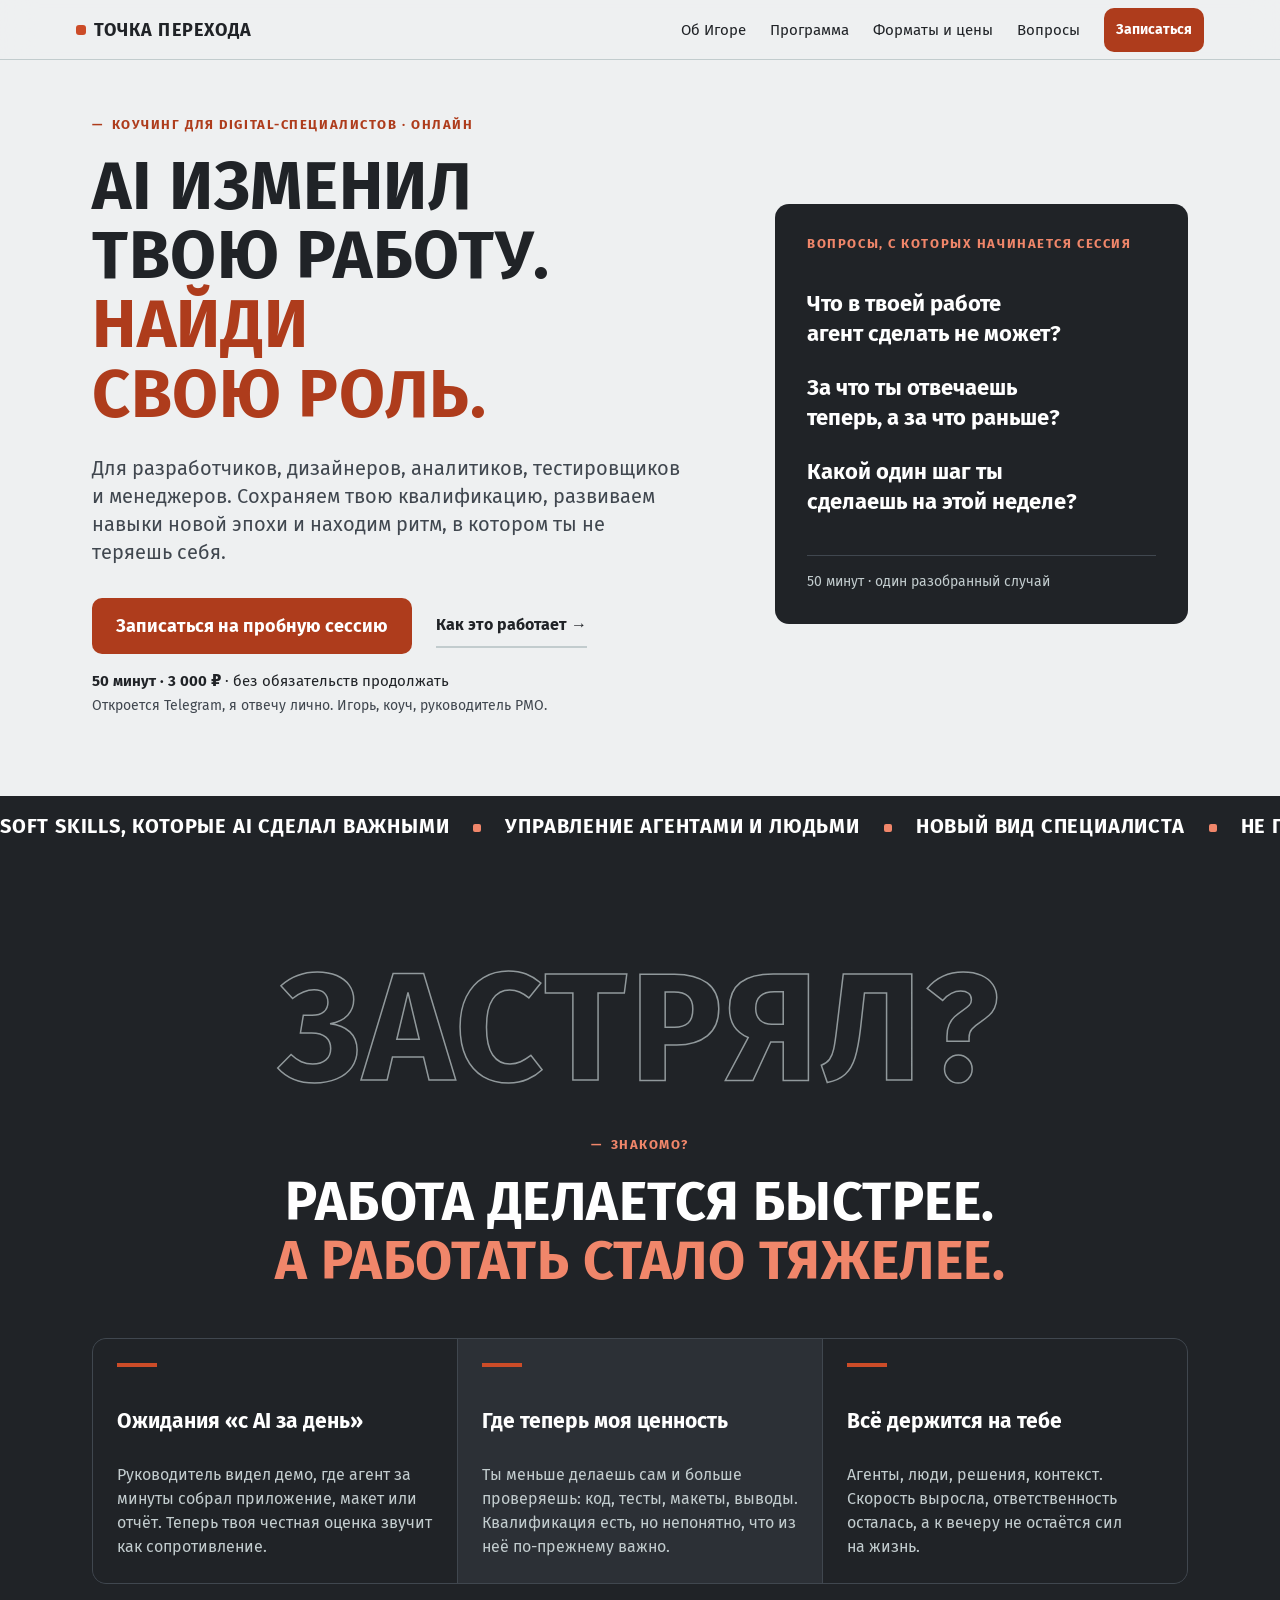
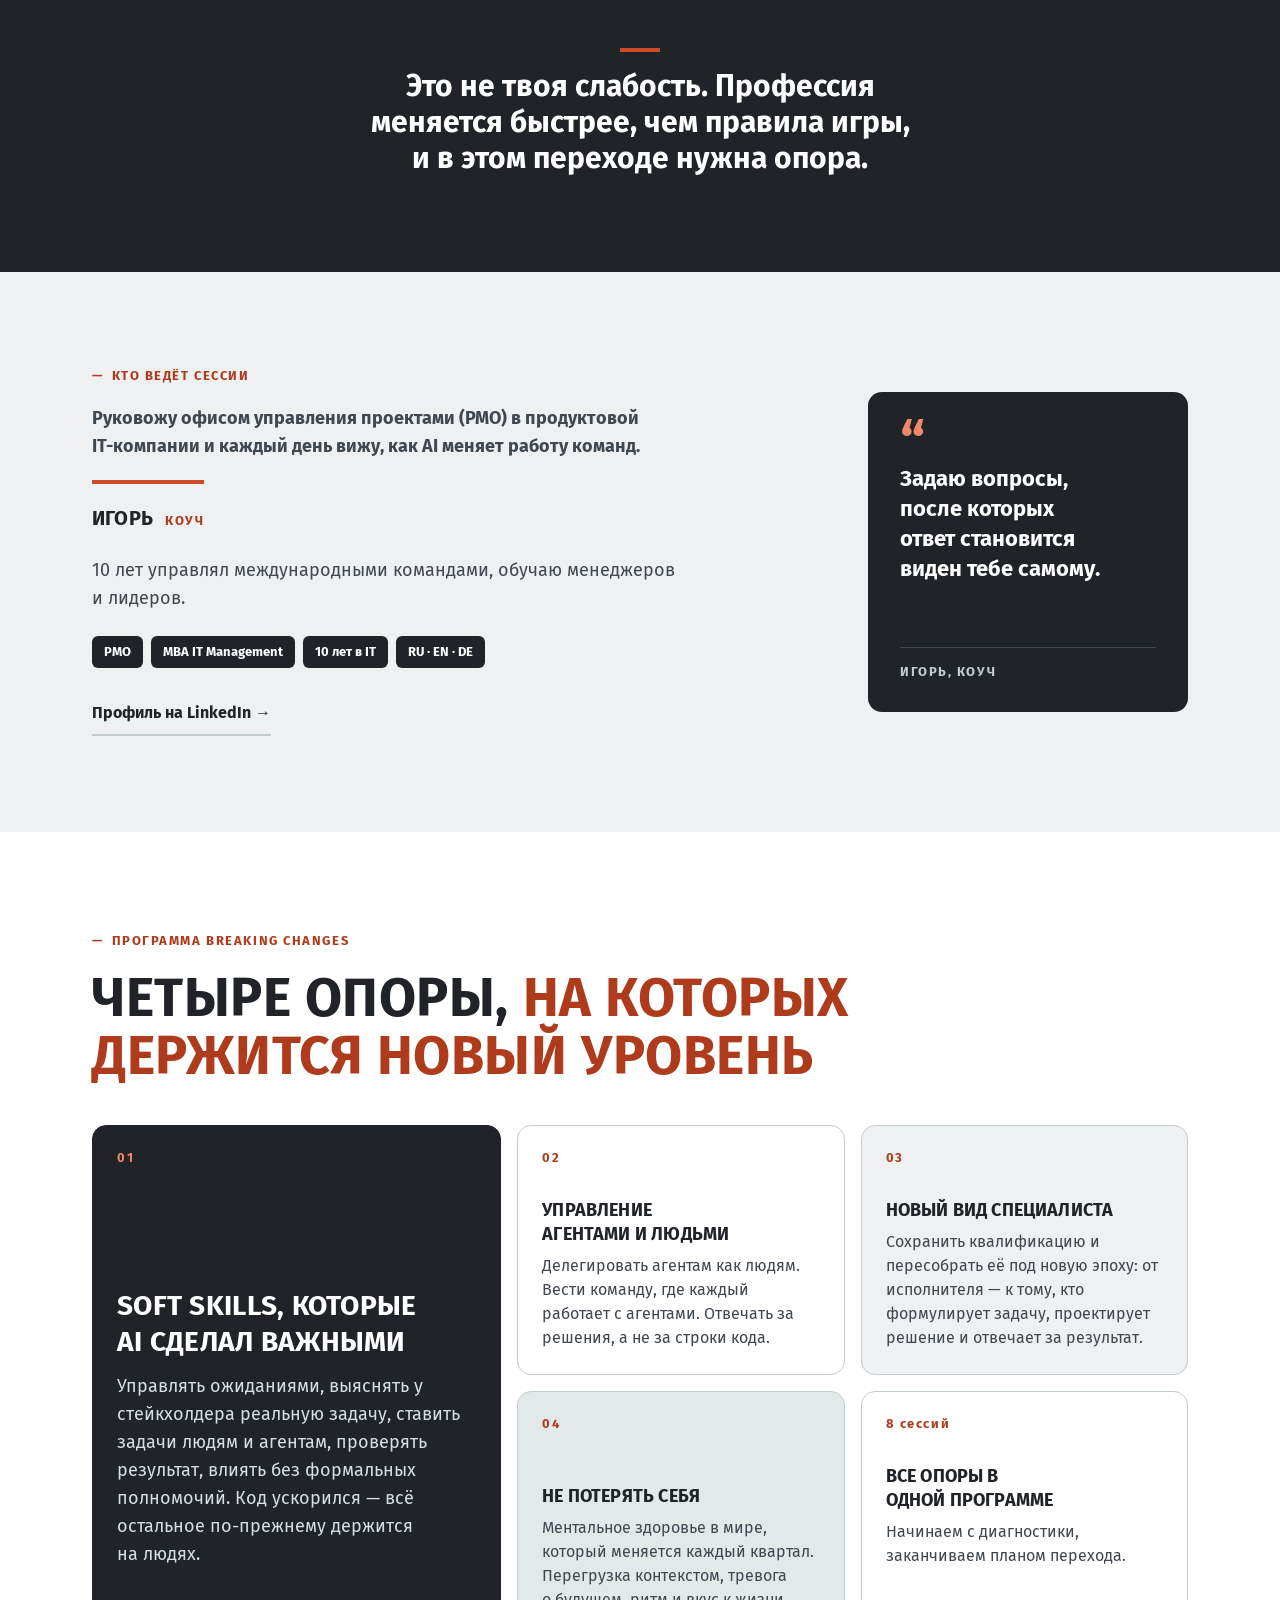
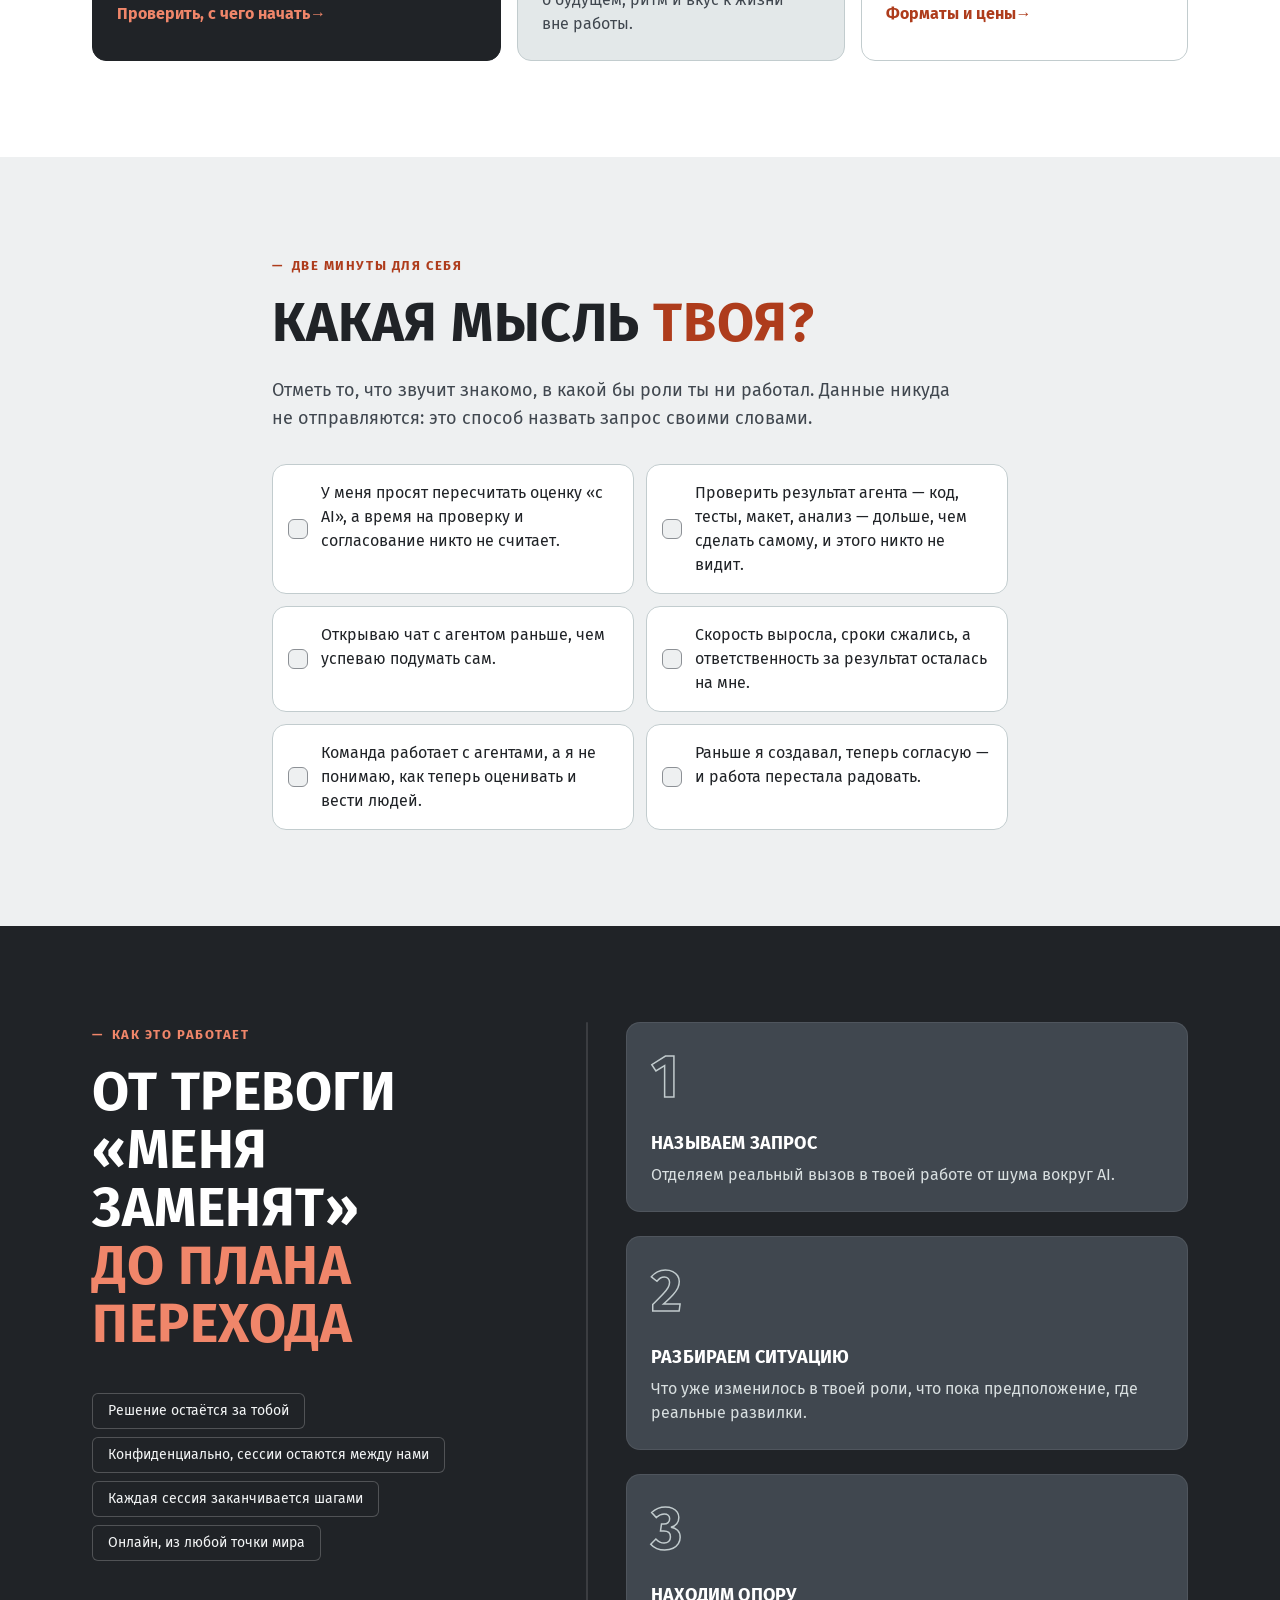
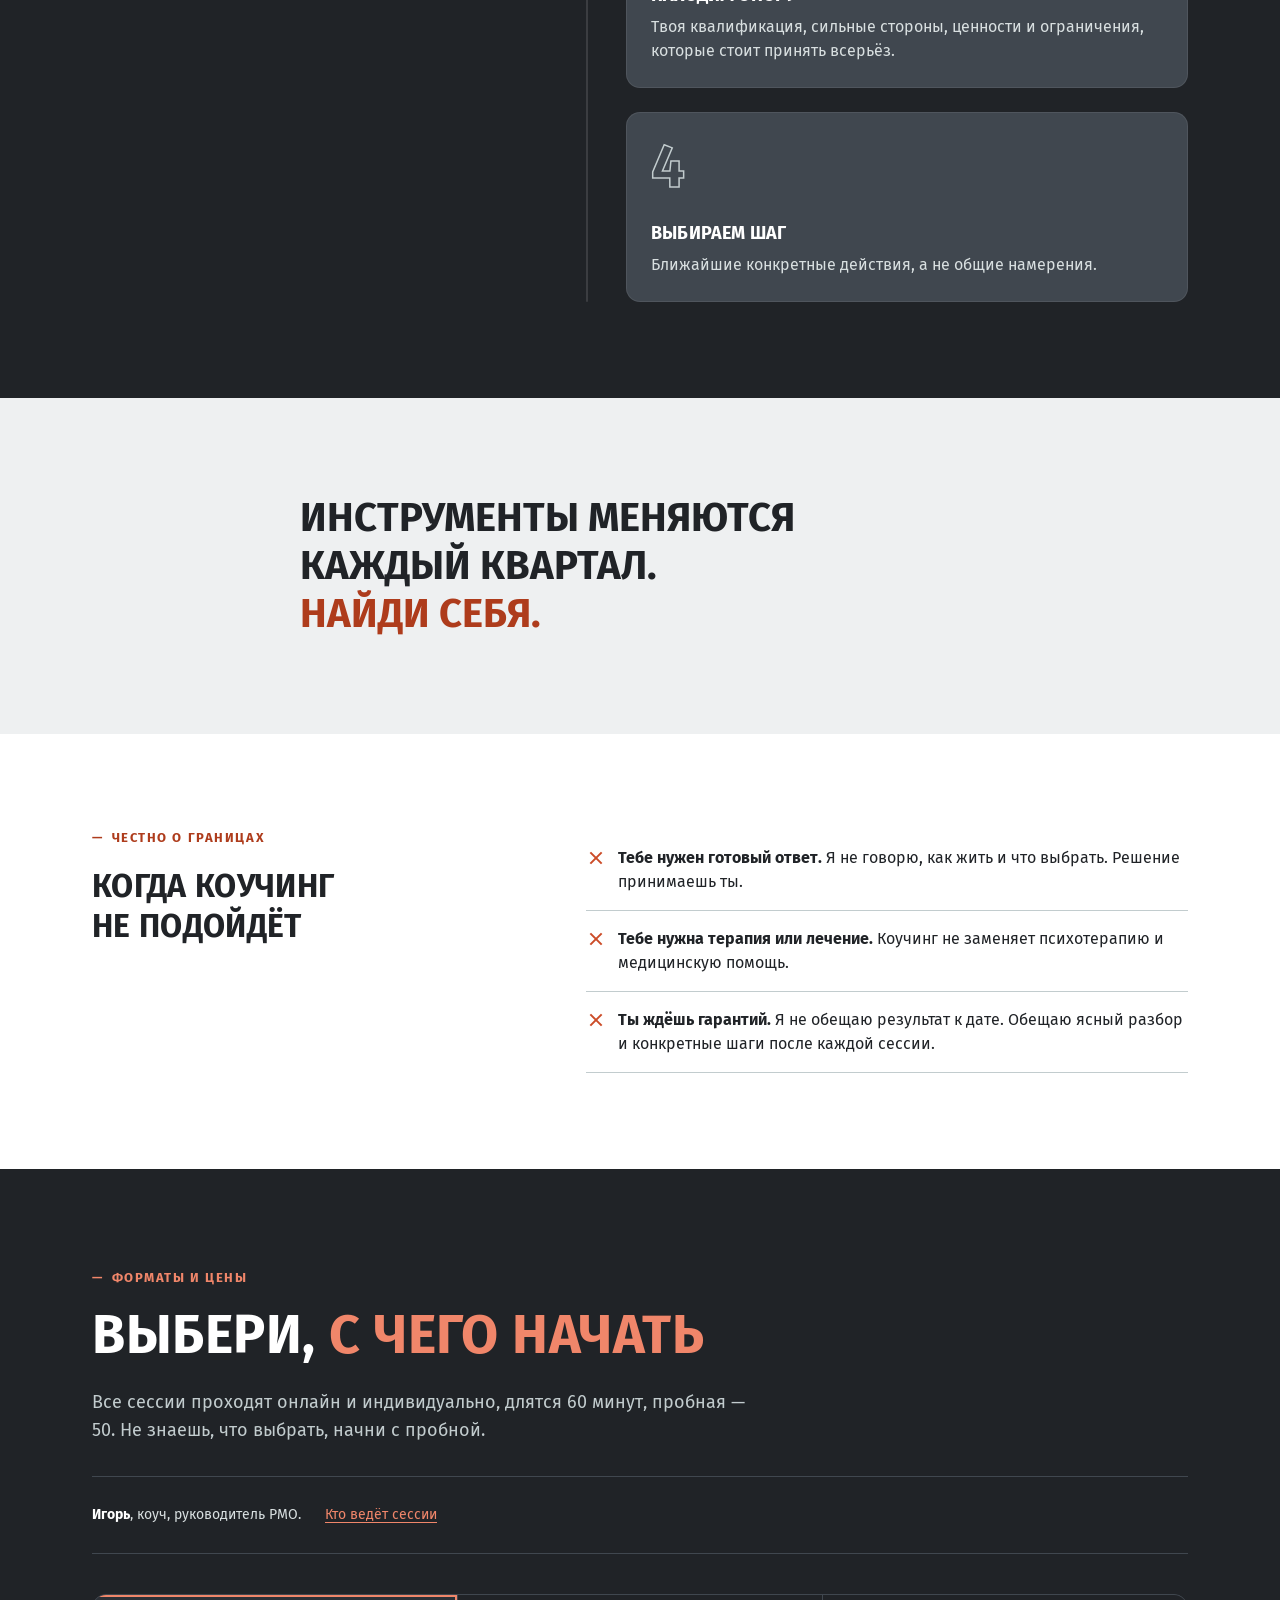
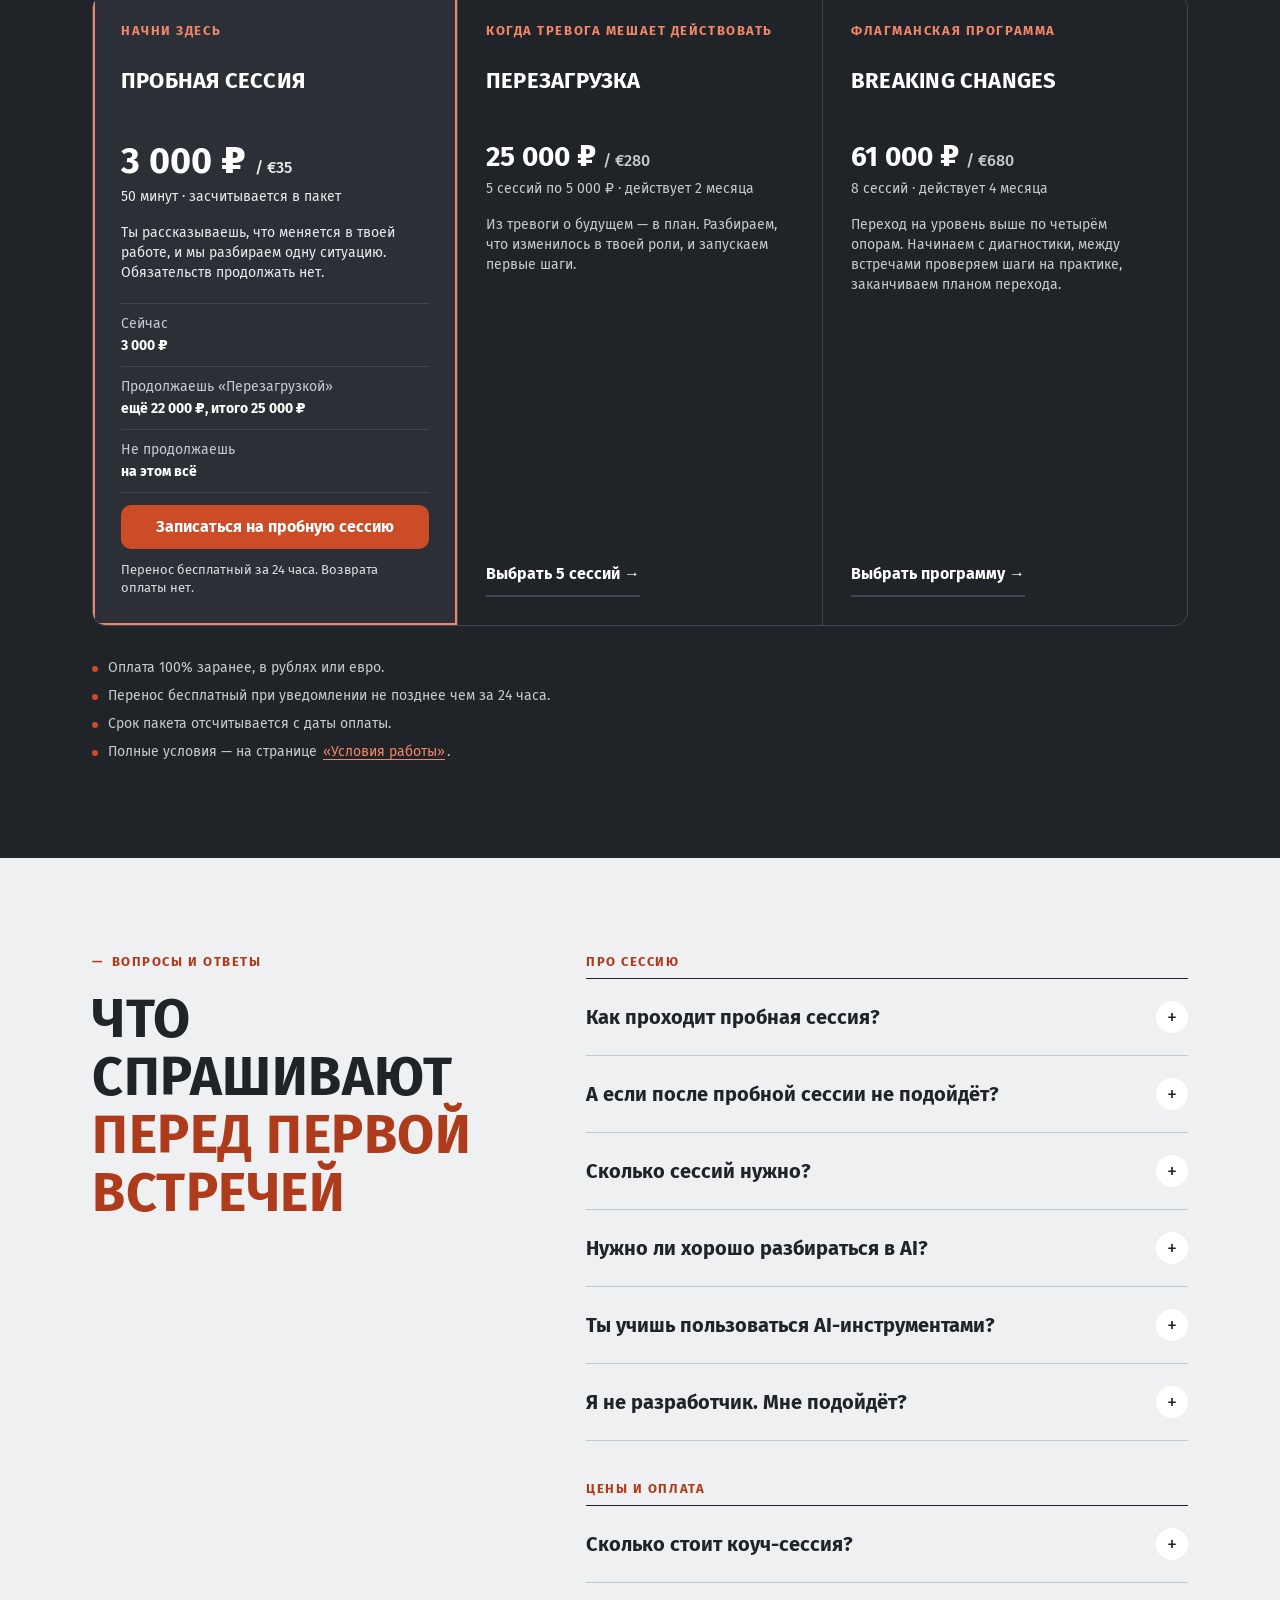
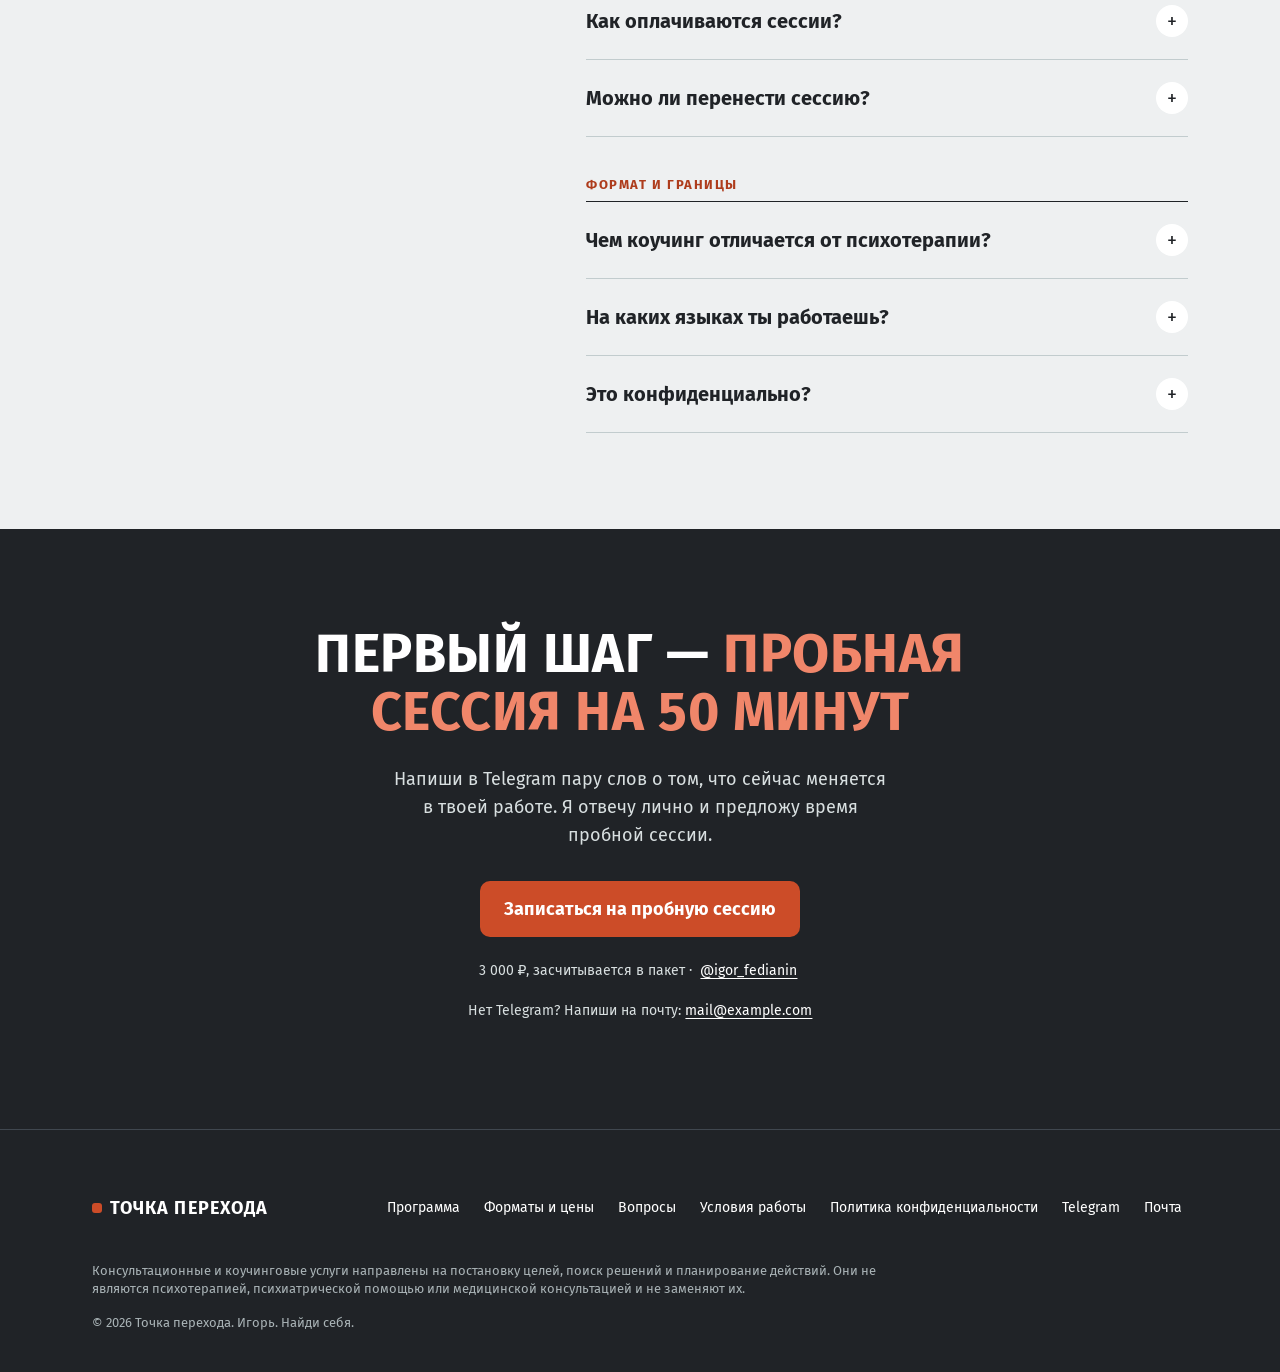
==== commit 1b4570de: "Критика, седьмой круг: убраны ICF и сертификация, разовая сессия из таблицы, тексты под разные роли " ====
--- a/index.html
+++ b/index.html
@@ -7,7 +7,7 @@
 <meta name="description" content="Коучинг для разработчиков, дизайнеров, аналитиков и менеджеров: перейти на уровень выше, сохранить квалификацию и не потерять себя в эпоху AI. Начать можно с пробной сессии: 50 минут, 3 000 ₽, засчитывается в пакет.">
 <!-- ЗАКРЫТО ОТ ИНДЕКСАЦИИ. Чтобы открыть, см. раздел «Индексация» в README.md -->
 <meta name="robots" content="noindex, nofollow, noarchive">
-<meta name="author" content="Игорь, коуч ICF">
+<meta name="author" content="Игорь">
 <link rel="canonical" href="https://igor-fedianin.com/">
 <link rel="alternate" hreflang="ru" href="https://igor-fedianin.com/">
 <link rel="alternate" hreflang="x-default" href="https://igor-fedianin.com/">
@@ -81,8 +81,8 @@
       "@id": "https://igor-fedianin.com/#person",
       "name": "Игорь",
       "alternateName": "Igor Fedianin",
-      "jobTitle": "Коуч ICF",
-      "description": "Сертифицированный коуч ICF, руководитель PMO в продуктовой IT-компании, MBA в IT Management, сертифицированный Scrum Master, 10 лет международного управленческого опыта в IT.",
+      "jobTitle": "Коуч",
+      "description": "Коуч, руководитель PMO в продуктовой IT-компании, MBA в IT Management, 10 лет международного управленческого опыта в IT.",
       "url": "https://igor-fedianin.com/",
       "sameAs": [
         "https://t.me/igor_fedianin"
@@ -104,16 +104,6 @@
         "ментальное здоровье в IT"
       ],
       "hasCredential": [
-        {
-          "@type": "EducationalOccupationalCredential",
-          "name": "Сертифицированный коуч ICF",
-          "credentialCategory": "certification"
-        },
-        {
-          "@type": "EducationalOccupationalCredential",
-          "name": "Certified Scrum Master",
-          "credentialCategory": "certification"
-        },
         {
           "@type": "EducationalOccupationalCredential",
           "name": "MBA in IT Management",
@@ -197,7 +187,7 @@
             "itemOffered": {
               "@type": "Service",
               "name": "Пакет «Перезагрузка» из 5 коуч-сессий",
-              "description": "Пять сессий по 60 минут онлайн: из тревоги о будущем профессии — в план действий. Пробная сессия засчитывается как первая сессия пакета. Действует 2 месяца с даты оплаты."
+              "description": "Пять сессий онлайн, первая из них пробная на 50 минут по зачёту: из тревоги о будущем профессии — в план действий. Пробная сессия засчитывается как первая сессия пакета. Действует 2 месяца с даты оплаты."
             }
           },
           {
@@ -299,7 +289,7 @@
           "name": "Можно ли перенести сессию?",
           "acceptedAnswer": {
             "@type": "Answer",
-            "text": "Да. Перенос бесплатный, если предупредить не позднее чем за 24 часа до начала. Возврат оплаты не предусмотрен."
+            "text": "Да. Перенос бесплатный, если предупредить не позднее чем за 24 часа до начала."
           }
         },
         {
@@ -315,7 +305,7 @@
           "name": "Это конфиденциально?",
           "acceptedAnswer": {
             "@type": "Answer",
-            "text": "Да. Я работаю по Этическому кодексу ICF: содержание сессий и сам факт работы остаются между нами."
+            "text": "Да. Содержание сессий и сам факт работы остаются между нами."
           }
         }
       ]
@@ -360,7 +350,7 @@
           <a class="textlink" href="#process">Как это работает</a>
         </div>
         <p class="hero__by"><b>50 минут · 3&nbsp;000&nbsp;₽</b> · без обязательств продолжать</p>
-        <p class="hero__note">Откроется Telegram, я отвечу лично. Игорь, коуч ICF, руководитель PMO.</p>
+        <p class="hero__note">Откроется Telegram, я отвечу лично. Игорь, коуч, руководитель PMO.</p>
       </div>
 
       <!-- ФОТО 1 (главное). Как заменить иллюстрацию на снимок — см. README.md -->
@@ -389,15 +379,15 @@
     <div class="container">
       <p class="why__bg" aria-hidden="true">Застрял?</p>
       <p class="eyebrow">Знакомо?</p>
-      <h2 class="h-xl">Код пишется быстрее. <em>А&nbsp;работать стало тяжелее.</em></h2>
+      <h2 class="h-xl">Работа делается быстрее. <em>А&nbsp;работать стало тяжелее.</em></h2>
       <div class="cards cards--3">
         <article class="card reveal">
           <h3>Ожидания «с&nbsp;AI за&nbsp;день»</h3>
-          <p>Руководитель видел демо, где агент собрал приложение за минуты. Теперь твоя честная оценка звучит как сопротивление.</p>
+          <p>Руководитель видел демо, где агент за минуты собрал приложение, макет или отчёт. Теперь твоя честная оценка звучит как сопротивление.</p>
         </article>
         <article class="card reveal">
           <h3>Где теперь моя ценность</h3>
-          <p>Ты меньше создаёшь и больше проверяешь. Квалификация есть, но непонятно, что из неё по-прежнему важно.</p>
+          <p>Ты меньше делаешь сам и больше проверяешь: код, тесты, макеты, выводы. Квалификация есть, но непонятно, что из неё по-прежнему важно.</p>
         </article>
         <article class="card reveal">
           <h3>Всё держится на&nbsp;тебе</h3>
@@ -413,44 +403,20 @@
     <div class="container coach">
       <div class="coach__text reveal">
         <p class="eyebrow">Кто ведёт сессии</p>
-        <h2 class="coach__sign">Игорь <small>коуч&nbsp;ICF</small></h2>
+        <h2 class="coach__sign">Игорь <small>коуч</small></h2>
         <p class="coach__lead">Руковожу офисом управления проектами (PMO) в продуктовой IT-компании и каждый день вижу, как AI меняет работу команд.</p>
         <p>10 лет управлял международными командами, обучаю менеджеров и лидеров.</p>
         <ul class="coach__row" aria-label="Квалификация">
-          <li>ICF</li><li>PMO</li><li>MBA IT Management</li><li>Scrum Master</li><li>10 лет в IT</li><li>RU · EN · DE</li>
+          <li>PMO</li><li>MBA IT Management</li><li>10 лет в IT</li><li>RU · EN · DE</li>
         </ul>
-        <!-- ЗАГЛУШКА: ссылка для проверки регалий. Замените href на URL профиля LinkedIn (или страницы в реестре ICF) и добавьте его в "sameAs" JSON-LD -->
+        <!-- ЗАГЛУШКА: замените href на URL профиля LinkedIn и добавьте его в "sameAs" JSON-LD -->
         <a class="textlink todo-link" href="https://www.linkedin.com/in/ЗАМЕНИТЬ-НА-ПРОФИЛЬ" target="_blank" rel="noopener" data-goal="linkedin">Профиль на LinkedIn</a>
       </div>
       <!-- ФОТО 2 (портрет): пока цитата. Замените <figure class="photo photo--quote"> на <picture> из README.md -->
       <figure class="photo photo--quote reveal">
         <blockquote>Задаю вопросы, после которых ответ становится виден тебе самому.</blockquote>
-        <figcaption>Игорь, коуч ICF</figcaption>
+        <figcaption>Игорь, коуч</figcaption>
       </figure>
-    </div>
-  </section>
-
-  <!-- 6. Самопроверка -->
-  <section class="section section--tint" id="check">
-    <div class="container narrow">
-      <p class="eyebrow">Две минуты для себя</p>
-      <h2>Какая мысль <em>твоя?</em></h2>
-      <p class="section__lead">Отметь то, что звучит знакомо. Данные никуда не отправляются: это способ назвать запрос своими словами.</p>
-      <form class="check" id="check-form" aria-label="Ситуации, с которыми приходят digital-специалисты">
-        <label class="chip"><input type="checkbox" data-topic="soft"><span>У меня просят пересчитать оценку «с AI», а время на проверку и согласование никто не считает.</span></label>
-        <label class="chip"><input type="checkbox" data-topic="role"><span>Ревью кода агента занимает больше времени, чем написать самому, и этого никто не видит.</span></label>
-        <label class="chip"><input type="checkbox" data-topic="self"><span>Открываю чат с агентом раньше, чем успеваю подумать сам.</span></label>
-        <label class="chip"><input type="checkbox" data-topic="lead"><span>Скорость выросла, сроки сжались, а ответственность за результат осталась на мне.</span></label>
-        <label class="chip"><input type="checkbox" data-topic="lead"><span>Команда работает с агентами, а я не понимаю, как теперь оценивать и вести людей.</span></label>
-        <label class="chip"><input type="checkbox" data-topic="self"><span>Раньше я создавал, теперь согласую — и работа перестала радовать.</span></label>
-      </form>
-      <div class="check__result" id="check-result" aria-live="polite" hidden>
-        <p id="check-text"></p>
-        <div class="actions">
-          <button class="btn btn--line" type="button" id="check-copy">Скопировать отмеченное</button>
-          <a class="btn" href="https://t.me/igor_fedianin" target="_blank" rel="noopener" id="check-tg" data-tg="trial" data-goal="tg_check">Записаться на пробную сессию</a>
-        </div>
-      </div>
     </div>
   </section>
 
@@ -491,6 +457,30 @@
     </div>
   </section>
 
+  <!-- 6. Самопроверка -->
+  <section class="section" id="check">
+    <div class="container narrow">
+      <p class="eyebrow">Две минуты для себя</p>
+      <h2>Какая мысль <em>твоя?</em></h2>
+      <p class="section__lead">Отметь то, что звучит знакомо, в какой бы роли ты ни работал. Данные никуда не отправляются: это способ назвать запрос своими словами.</p>
+      <form class="check" id="check-form" aria-label="Ситуации, с которыми приходят digital-специалисты">
+        <label class="chip"><input type="checkbox"><span>У меня просят пересчитать оценку «с AI», а время на проверку и согласование никто не считает.</span></label>
+        <label class="chip"><input type="checkbox"><span>Проверить результат агента — код, тесты, макет, анализ — дольше, чем сделать самому, и этого никто не видит.</span></label>
+        <label class="chip"><input type="checkbox"><span>Открываю чат с агентом раньше, чем успеваю подумать сам.</span></label>
+        <label class="chip"><input type="checkbox"><span>Скорость выросла, сроки сжались, а ответственность за результат осталась на мне.</span></label>
+        <label class="chip"><input type="checkbox"><span>Команда работает с агентами, а я не понимаю, как теперь оценивать и вести людей.</span></label>
+        <label class="chip"><input type="checkbox"><span>Раньше я создавал, теперь согласую — и работа перестала радовать.</span></label>
+      </form>
+      <div class="check__result" id="check-result" aria-live="polite" hidden>
+        <p id="check-text"></p>
+        <div class="actions">
+          <button class="btn btn--line" type="button" id="check-copy">Скопировать отмеченное</button>
+          <a class="btn" href="https://t.me/igor_fedianin" target="_blank" rel="noopener" id="check-tg" data-tg="trial" data-goal="tg_check">Записаться на пробную сессию</a>
+        </div>
+      </div>
+    </div>
+  </section>
+
   <!-- 7. Как это работает -->
   <section class="section dark" id="process">
     <div class="container process">
@@ -499,7 +489,7 @@
       <h2>От тревоги «меня заменят» <em>до&nbsp;плана перехода</em></h2>
         <ul class="promises">
         <li>Решение остаётся за тобой</li>
-        <li>Конфиденциально, по кодексу ICF</li>
+        <li>Конфиденциально, сессии остаются между нами</li>
         <li>Каждая сессия заканчивается шагами</li>
         <li>Онлайн, из любой точки мира</li>
       </ul>
@@ -541,13 +531,12 @@
     <div class="container">
       <p class="eyebrow">Форматы и цены</p>
       <h2>Выбери, <em>с&nbsp;чего начать</em></h2>
-      <p class="section__lead">Все сессии проходят онлайн и индивидуально. Длительность сессии — 60 минут, пробной — 50. Не знаешь, что выбрать, начни с пробной.</p>
+      <p class="section__lead">Все сессии проходят онлайн и индивидуально, длятся 60 минут, пробная — 50. Не знаешь, что выбрать, начни с пробной.</p>
       <p class="trust">
-        <span><b>Игорь</b>, коуч ICF, руководитель PMO.</span>
-        <a class="trust__link" href="#about">Кто ведёт и как проверить регалии</a>
-        <span>Оплата заранее. Перенос бесплатный за 24 часа, возврата оплаты нет.</span>
+        <span><b>Игорь</b>, коуч, руководитель PMO.</span>
+        <a class="trust__link" href="#about">Кто ведёт сессии</a>
       </p>
-      <div class="cards cards--4 prices">
+      <div class="cards cards--3 prices">
         <article class="price price--lead reveal">
           <p class="price__for">Начни здесь</p>
           <h3>Пробная сессия</h3>
@@ -560,21 +549,14 @@
             <li><span>Не продолжаешь</span><b>на этом всё</b></li>
           </ul>
           <a class="btn btn--block" href="https://t.me/igor_fedianin" target="_blank" rel="noopener" data-tg="trial" data-goal="tg_price_trial">Записаться на пробную сессию</a>
-        </article>
-        <article class="price reveal">
-          <p class="price__for">Когда ситуация одна</p>
-          <h3>Разовая сессия</h3>
-          <p class="price__sum">9 000 ₽ <small>/ €100</small></p>
-          <p class="price__meta">60 минут</p>
-          <p>Сложная оценка сроков, разговор с руководителем, решение по роли. Разбираем и заканчиваем планом действий.</p>
-          <a class="textlink" href="https://t.me/igor_fedianin" target="_blank" rel="noopener" data-tg="single" data-goal="tg_price_single">Выбрать сессию</a>
+          <p class="price__fine">Перенос бесплатный за 24 часа. Возврата оплаты нет.</p>
         </article>
         <article class="price reveal">
           <p class="price__for">Когда тревога мешает действовать</p>
           <h3>Перезагрузка</h3>
           <p class="price__sum">25 000 ₽ <small>/ €280</small></p>
           <p class="price__meta">5 сессий по 5 000 ₽ · действует 2 месяца</p>
-          <p>Из тревоги о будущем — в план. Разбираем, что изменилось в твоей роли, и запускаем первые шаги. Минимальный пакет.</p>
+          <p>Из тревоги о будущем — в план. Разбираем, что изменилось в твоей роли, и запускаем первые шаги.</p>
           <a class="textlink" href="https://t.me/igor_fedianin" target="_blank" rel="noopener" data-tg="pack" data-goal="tg_price_5">Выбрать 5 сессий</a>
         </article>
         <article class="price reveal">
@@ -589,7 +571,6 @@
       <ul class="terms">
         <li>Оплата 100% заранее, в рублях или евро.</li>
         <li>Перенос бесплатный при уведомлении не позднее чем за 24 часа.</li>
-        <li>Возврат оплаты не предусмотрен, в том числе за пробную сессию.</li>
         <li>Срок пакета отсчитывается с даты оплаты.</li>
         <li>Полные условия — на странице <a href="oferta.html">«Условия работы»</a>.</li>
       </ul>
@@ -617,7 +598,7 @@
       <div class="faq">
         <p class="faq__group">Про сессию</p>
         <details><summary>Как проходит пробная сессия?</summary><p>Это первая сессия онлайн на 50 минут, 3 000 ₽ или €35. Ты рассказываешь, что меняется в твоей работе, мы разбираем одну конкретную ситуацию, и ты уходишь с понятным следующим шагом. Если дальше хочешь работать пакетом из 5 сессий («Перезагрузка»), пробная засчитывается как первая сессия пакета, доплата 22 000 ₽ (25 000 ₽ минус 3 000 ₽). Обязательств продолжать нет.</p></details>
-        <details><summary>А если после пробной сессии не подойдёт?</summary><p>Тогда на этом всё: продолжать не нужно, дальнейшей оплаты нет. Пробная сессия оплачивается заранее, и возврат оплаты не предусмотрен, поэтому я прошу решить заранее, что ты готов потратить 50 минут на один разбор. Если нужно перенести время, перенос бесплатный при уведомлении за 24 часа.</p></details>
+        <details><summary>А если после пробной сессии не подойдёт?</summary><p>Тогда на этом всё: продолжать не нужно, дальнейшей оплаты нет. Возврат оплаты за пробную сессию не предусмотрен, перенос бесплатный при уведомлении за 24 часа.</p></details>
         <details><summary>Сколько сессий нужно?</summary><p>Зависит от запроса. Одну конкретную ситуацию — сложную оценку сроков, разговор с руководителем, решение — часто удаётся разобрать за одну сессию. Чтобы выйти из тревоги в план и начать действовать, подходит «Перезагрузка» из 5 сессий. Для перехода на новый уровень по всем четырём опорам — программа Breaking Changes из 8 сессий.</p></details>
         <details><summary>Нужно ли хорошо разбираться в AI?</summary><p>Нет. Мы работаем не с инструментами, а с твоей ролью: навыками, решениями, коммуникацией и личным ресурсом. Уровень владения AI может быть любым — от осторожного интереса до ежедневной работы с агентами.</p></details>
         <details><summary>Ты учишь пользоваться AI-инструментами?</summary><p>Нет, это не курс по промптам и не техническое обучение. Инструменты меняются каждый квартал. Мы работаем с тем, что остаётся: как ставить задачи, управлять ожиданиями, принимать решения, вести людей и сохранять себя в этом темпе.</p></details>
@@ -626,12 +607,12 @@
         <p class="faq__group">Цены и оплата</p>
         <details><summary>Сколько стоит коуч-сессия?</summary><p>Пробная сессия 50 минут — 3 000 ₽ или €35, засчитывается в пакет. Разовая сессия 60 минут — 9 000 ₽ или €100. «Перезагрузка», 5 сессий — 25 000 ₽ или €280 (5 000 ₽ за сессию), действует 2 месяца. Программа Breaking Changes, 8 сессий — 61 000 ₽ или €680, действует 4 месяца.</p></details>
         <details><summary>Как оплачиваются сессии?</summary><p>Оплата 100% заранее, в рублях или евро. Срок действия пакета отсчитывается с даты оплаты. Способ оплаты согласуем при записи.</p></details>
-        <details><summary>Можно ли перенести сессию?</summary><p>Да. Перенос бесплатный, если предупредить не позднее чем за 24 часа до начала. Возврат оплаты не предусмотрен.</p></details>
+        <details><summary>Можно ли перенести сессию?</summary><p>Да. Перенос бесплатный, если предупредить не позднее чем за 24 часа до начала.</p></details>
 
         <p class="faq__group">Формат и границы</p>
         <details><summary>Чем коучинг отличается от психотерапии?</summary><p>Коучинг работает с целями, решениями и планом действий. Это не психотерапия, не психиатрическая помощь и не медицинская консультация, и он их не заменяет. Тревога о будущем профессии — частая тема, и мы работаем с ней через ясность и план. Если станет понятно, что тебе нужен другой специалист, я скажу об этом прямо.</p></details>
         <details><summary>На каких языках ты работаешь?</summary><p>На русском, английском и немецком. Все сессии проходят онлайн, индивидуально, из любой точки мира.</p></details>
-        <details><summary>Это конфиденциально?</summary><p>Да. Я работаю по Этическому кодексу ICF: содержание сессий и сам факт работы остаются между нами.</p></details>
+        <details><summary>Это конфиденциально?</summary><p>Да. Содержание сессий и сам факт работы остаются между нами.</p></details>
       </div>
     </div>
   </section>
@@ -666,7 +647,7 @@
       </nav>
     </div>
     <p class="disclaimer">Консультационные и коучинговые услуги направлены на постановку целей, поиск решений и планирование действий. Они не являются психотерапией, психиатрической помощью или медицинской консультацией и не заменяют их.</p>
-    <p class="copy">© 2026 Точка перехода. Игорь, сертифицированный коуч ICF. Найди себя.</p>
+    <p class="copy">© 2026 Точка перехода. Игорь. Найди себя.</p>
   </div>
 </footer>
 
--- a/css/style.css
+++ b/css/style.css
@@ -211,14 +211,13 @@
 /* Плавающие карточки: Title 4 + Caption 5 */
 .hero__visual--session { display: flex; flex-direction: column; justify-content: space-between; gap: 24px; padding: 32px; background: var(--deep); color: #fff; aspect-ratio: auto; min-height: 420px; max-width: 460px; }
 .session__label { margin: 0; font-size: 13px; line-height: 16px; letter-spacing: .12em; text-transform: uppercase; font-weight: 600; color: var(--accent-soft); }
-.session__list { display: grid; gap: 24px; counter-reset: q; }
-.session__list li { counter-increment: q; position: relative; padding-left: 40px; font-size: 22px; line-height: 30px; font-weight: 700; text-wrap: balance; }
-.session__list li::before { content: "0" counter(q); position: absolute; left: 0; top: 4px; font-size: 13px; line-height: 16px; letter-spacing: .12em; color: var(--mint); }
+.session__list { display: grid; gap: 24px; }
+.session__list li { position: relative; font-size: 22px; line-height: 30px; font-weight: 700; text-wrap: balance; }
 .session__foot { margin: 0; padding-top: 16px; border-top: 1px solid var(--deep-2); font-size: 14px; line-height: 20px; color: #c2ccce; }
 @media (min-width: 980px) and (max-width: 1100px) {
   .hero__visual--session { padding: 24px; gap: 16px; min-height: 0; }
   .session__list { gap: 16px; }
-  .session__list li { font-size: 19px; line-height: 26px; padding-left: 32px; }
+  .session__list li { font-size: 19px; line-height: 26px; }
 }
 
 /* ---------- Бегущая строка ---------- */
@@ -254,10 +253,9 @@
 .why__bg { margin: 0 0 32px; text-align: center; font-size: clamp(48px, 12vw, 160px); line-height: 1; font-weight: 700; letter-spacing: .02em; text-transform: uppercase; color: transparent !important; -webkit-text-stroke: 1.5px var(--mint); opacity: .7; user-select: none; }
 .why .container > .eyebrow { display: flex; justify-content: center; }
 .why h2 { text-align: center; margin-inline: auto; max-width: 18em; }
-.why .cards { gap: 1px; background: var(--deep-2); border: 1px solid var(--deep-2); border-radius: var(--r-2xl); overflow: hidden; margin-top: 48px; counter-reset: cell; }
-.why .card { counter-increment: cell; display: flex; flex-direction: column; justify-content: flex-start; gap: 16px; min-height: 200px; padding: 24px; border: 0; border-radius: 0; background: var(--deep); }
+.why .cards { gap: 1px; background: var(--deep-2); border: 1px solid var(--deep-2); border-radius: var(--r-2xl); overflow: hidden; margin-top: 48px; }
+.why .card { display: flex; flex-direction: column; justify-content: flex-start; gap: 16px; min-height: 200px; padding: 24px; border: 0; border-radius: 0; background: var(--deep); }
 .why .card:nth-child(even) { background: #2c3036; }
-.why .card::before { content: "0" counter(cell); width: auto; height: auto; margin: 0; background: none; font-size: 13px; line-height: 16px; font-weight: 600; letter-spacing: .12em; color: var(--mint); }
 .why .card:hover { border: 0; }
 .why .card h3 { margin: 0 0 12px; color: #fff; font-size: 21px; line-height: 28px; text-transform: none; letter-spacing: 0; }
 .why .card p { color: #c2ccce; }
@@ -524,3 +522,6 @@
 
 /* Заглушка-ссылка (LinkedIn): подсвечена, пока не заменён адрес */
 .todo-link { background: var(--sand-tint); }
+
+.price__fine { margin: 12px 0 0; font-size: 13px; line-height: 18px; color: #c2ccce; }
+#check .chip span { background: #fff; }
